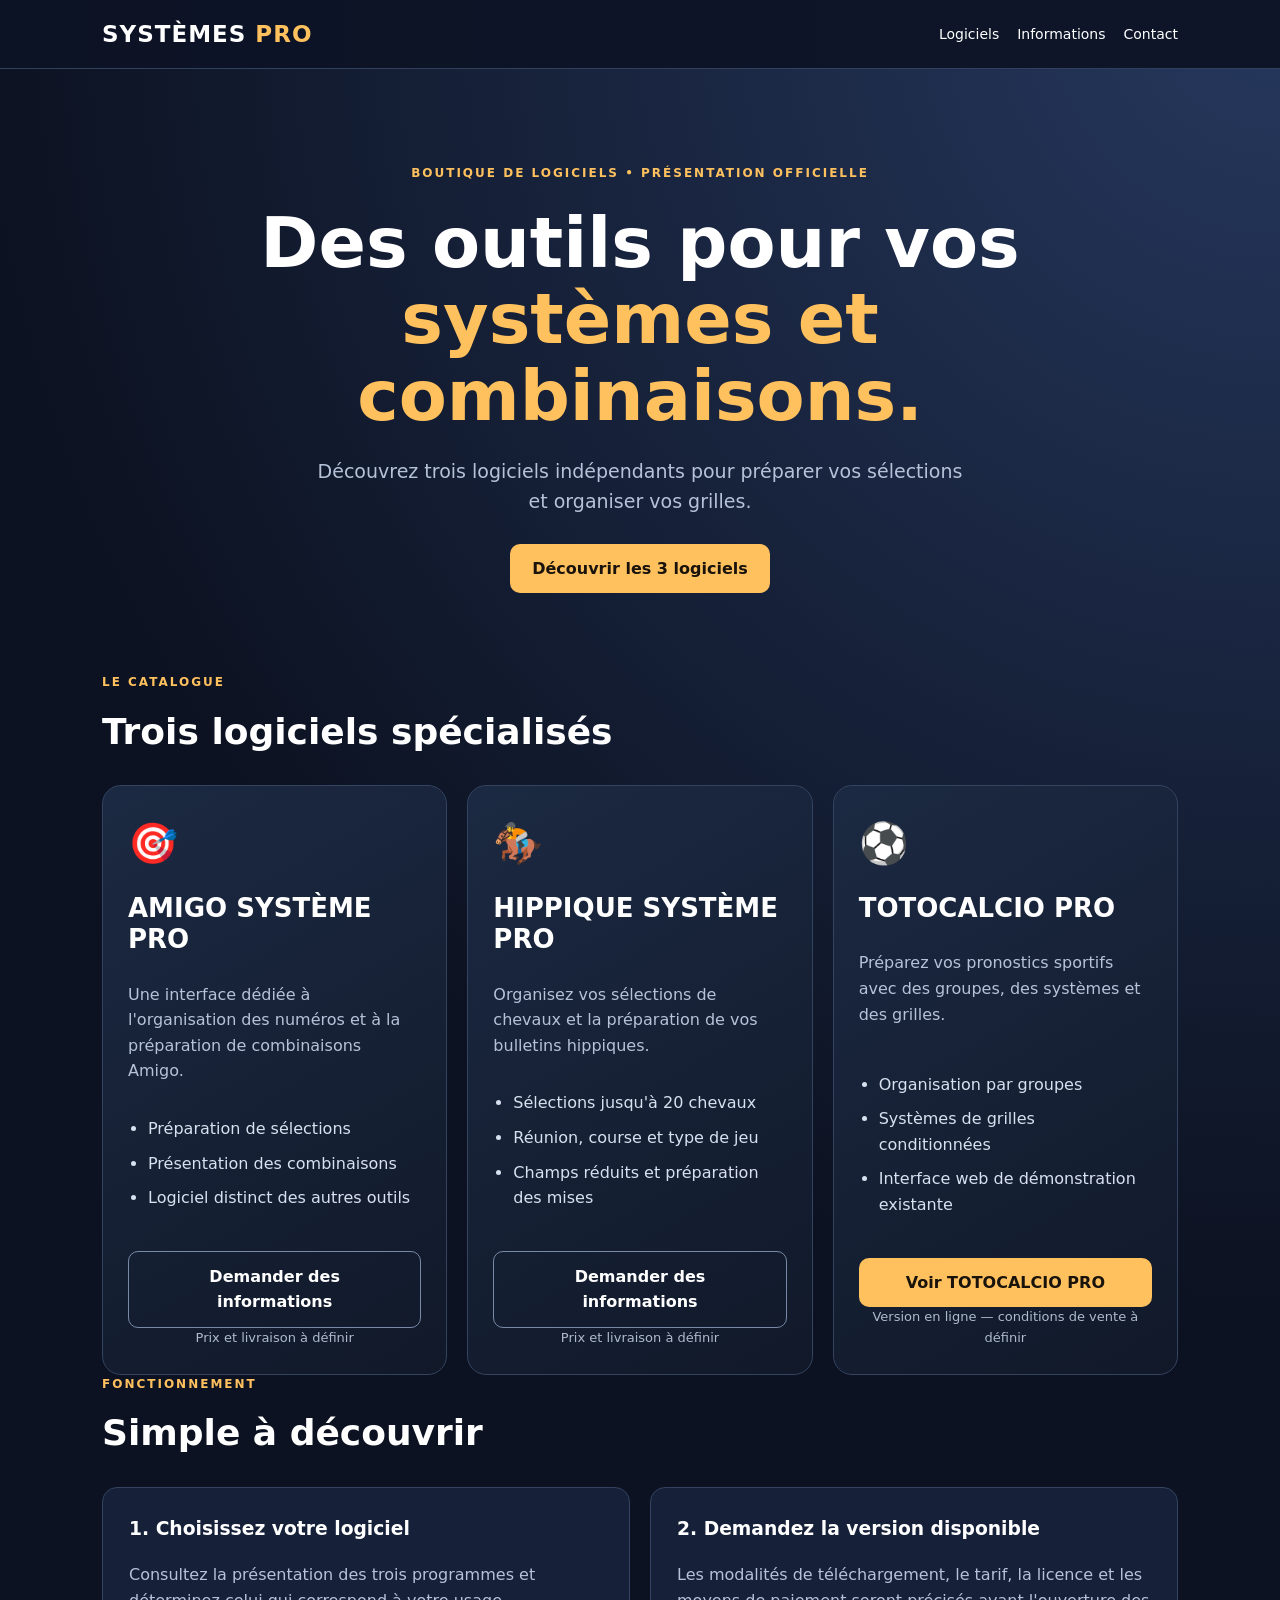
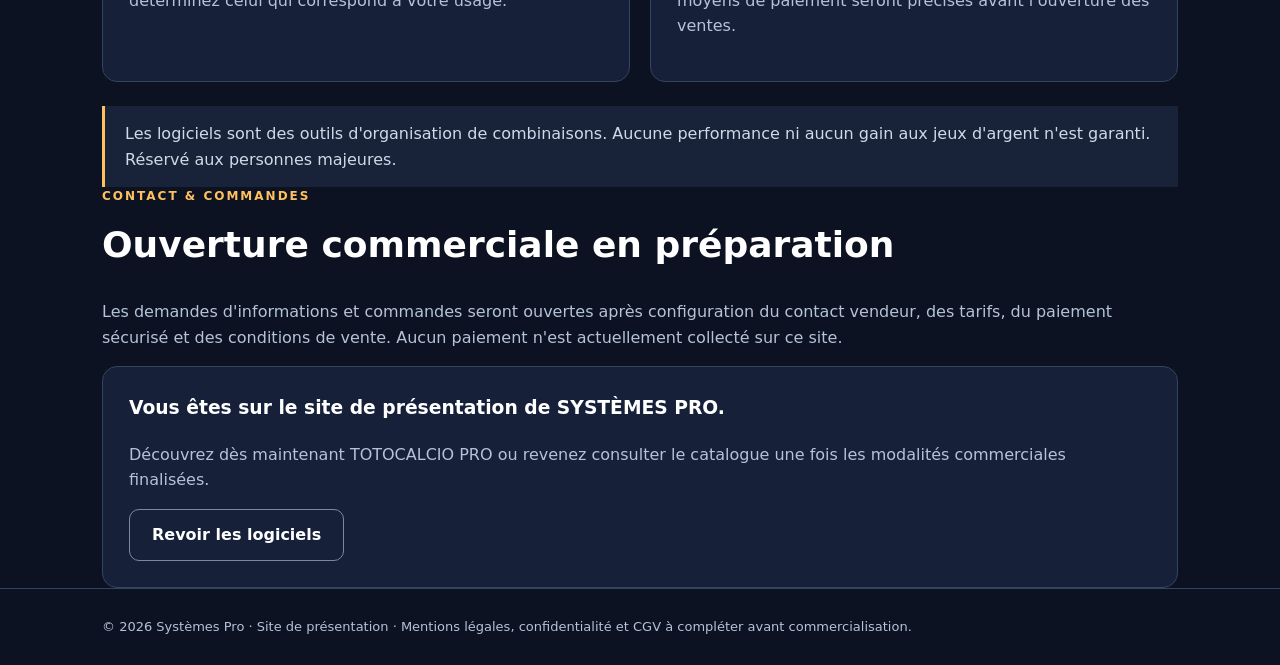
==== boutique/index.html @ 476fff90 "Ajouter la boutique de présentation des trois logiciels" ====
<!doctype html>
<html lang="fr"><head><meta charset="utf-8"><meta name="viewport" content="width=device-width,initial-scale=1"><title>Systèmes Pro | Boutique de logiciels</title><meta name="description" content="Découvrez AMIGO SYSTÈME PRO, HIPPIQUE SYSTÈME PRO et TOTOCALCIO PRO."><style>
:root{color-scheme:dark;--bg:#0c1221;--panel:#162139;--gold:#ffc15e;--muted:#b5c2d7}*{box-sizing:border-box}html{scroll-behavior:smooth}body{margin:0;background:radial-gradient(circle at top right,#26385e,transparent 50%),var(--bg);font:16px/1.6 system-ui,sans-serif;color:white}.container{max-width:1120px;padding:0 22px;margin:auto}header{background:#0d1426ee;border-bottom:1px solid #30405d;position:sticky;top:0}header .container{min-height:68px;display:flex;align-items:center;justify-content:space-between;gap:16px;flex-wrap:wrap}.logo{font-size:23px;font-weight:900;letter-spacing:1px}.logo span,.gold{color:var(--gold)}a{text-decoration:none;color:inherit}nav{display:flex;gap:18px;font-size:14px}a:hover{color:var(--gold)}.hero{text-align:center;padding:95px 0 80px}.eyebrow{font-weight:800;color:var(--gold);text-transform:uppercase;letter-spacing:2px;font-size:12px}h1{font-size:clamp(37px,7vw,70px);line-height:1.09;max-width:890px;margin:22px auto}p{color:var(--muted)}.hero p{font-size:19px;max-width:660px;margin:0 auto 27px}.btn{display:inline-block;background:var(--gold);color:#19130b!important;font-weight:800;padding:12px 22px;border-radius:10px}.btn.secondary{background:transparent;border:1px solid #7889a6;color:white!important}.btn:hover{filter:brightness(1.1)}section{padding:45px 0 65px}h2{font-size:36px;margin:10px 0 25px}.cards{display:grid;grid-template-columns:repeat(3,1fr);gap:20px}.card{border:1px solid #334360;border-radius:19px;background:linear-gradient(150deg,#1b2942,#111929);padding:25px;display:flex;flex-direction:column}.emoji{font-size:40px}.card h3{font-size:26px;line-height:1.2;margin:18px 0 10px}.card p{flex:1}.card ul{padding-left:20px;color:#d8e1f0}.card li{margin-bottom:9px}.card .btn{text-align:center;margin-top:15px}.small{font-size:13px;color:#aebbcc;text-align:center}.columns{display:grid;grid-template-columns:1fr 1fr;gap:20px}.box{padding:26px;border-radius:15px;background:var(--panel);border:1px solid #334360}.box h3{margin-top:0}.alert{border-left:3px solid var(--gold);padding:15px 20px;background:#18233a;color:#d1d9e7;margin-top:24px}footer{border-top:1px solid #334360;padding:28px 0;color:#b5c2d7;font-size:13px}@media(max-width:800px){.cards,.columns{grid-template-columns:1fr}.hero{padding:62px 0}header .container{justify-content:center;padding:13px 0}nav{flex-wrap:wrap;justify-content:center}}
</style></head><body><header><div class="container"><a href="#" class="logo">SYSTÈMES <span>PRO</span></a><nav><a href="#logiciels">Logiciels</a><a href="#information">Informations</a><a href="#contact">Contact</a></nav></div></header><main>
<div class="container hero"><div class="eyebrow">Boutique de logiciels • Présentation officielle</div><h1>Des outils pour vos <span class="gold">systèmes et combinaisons.</span></h1><p>Découvrez trois logiciels indépendants pour préparer vos sélections et organiser vos grilles.</p><a class="btn" href="#logiciels">Découvrir les 3 logiciels</a></div>
<section class="container" id="logiciels"><div class="eyebrow">Le catalogue</div><h2>Trois logiciels spécialisés</h2><div class="cards">
<article class="card"><div class="emoji">🎯</div><h3>AMIGO SYSTÈME PRO</h3><p>Une interface dédiée à l'organisation des numéros et à la préparation de combinaisons Amigo.</p><ul><li>Préparation de sélections</li><li>Présentation des combinaisons</li><li>Logiciel distinct des autres outils</li></ul><a class="btn secondary" href="#contact">Demander des informations</a><div class="small">Prix et livraison à définir</div></article>
<article class="card"><div class="emoji">🏇</div><h3>HIPPIQUE SYSTÈME PRO</h3><p>Organisez vos sélections de chevaux et la préparation de vos bulletins hippiques.</p><ul><li>Sélections jusqu'à 20 chevaux</li><li>Réunion, course et type de jeu</li><li>Champs réduits et préparation des mises</li></ul><a class="btn secondary" href="#contact">Demander des informations</a><div class="small">Prix et livraison à définir</div></article>
<article class="card"><div class="emoji">⚽</div><h3>TOTOCALCIO PRO</h3><p>Préparez vos pronostics sportifs avec des groupes, des systèmes et des grilles.</p><ul><li>Organisation par groupes</li><li>Systèmes de grilles conditionnées</li><li>Interface web de démonstration existante</li></ul><a class="btn" href="https://gillesgallon.github.io/TOTOCALCIO-PRO/" target="_blank" rel="noopener">Voir TOTOCALCIO PRO</a><div class="small">Version en ligne — conditions de vente à définir</div></article>
</div></section>
<section class="container" id="information"><div class="eyebrow">Fonctionnement</div><h2>Simple à découvrir</h2><div class="columns"><div class="box"><h3>1. Choisissez votre logiciel</h3><p>Consultez la présentation des trois programmes et déterminez celui qui correspond à votre usage.</p></div><div class="box"><h3>2. Demandez la version disponible</h3><p>Les modalités de téléchargement, le tarif, la licence et les moyens de paiement seront précisés avant l'ouverture des ventes.</p></div></div><div class="alert">Les logiciels sont des outils d'organisation de combinaisons. Aucune performance ni aucun gain aux jeux d'argent n'est garanti. Réservé aux personnes majeures.</div></section>
<section class="container" id="contact"><div class="eyebrow">Contact & commandes</div><h2>Ouverture commerciale en préparation</h2><p>Les demandes d'informations et commandes seront ouvertes après configuration du contact vendeur, des tarifs, du paiement sécurisé et des conditions de vente. Aucun paiement n'est actuellement collecté sur ce site.</p><div class="box"><h3>Vous êtes sur le site de présentation de SYSTÈMES PRO.</h3><p>Découvrez dès maintenant TOTOCALCIO PRO ou revenez consulter le catalogue une fois les modalités commerciales finalisées.</p><a class="btn secondary" href="#logiciels">Revoir les logiciels</a></div></section>
</main><footer><div class="container">© 2026 Systèmes Pro · Site de présentation · Mentions légales, confidentialité et CGV à compléter avant commercialisation.</div></footer></body></html>
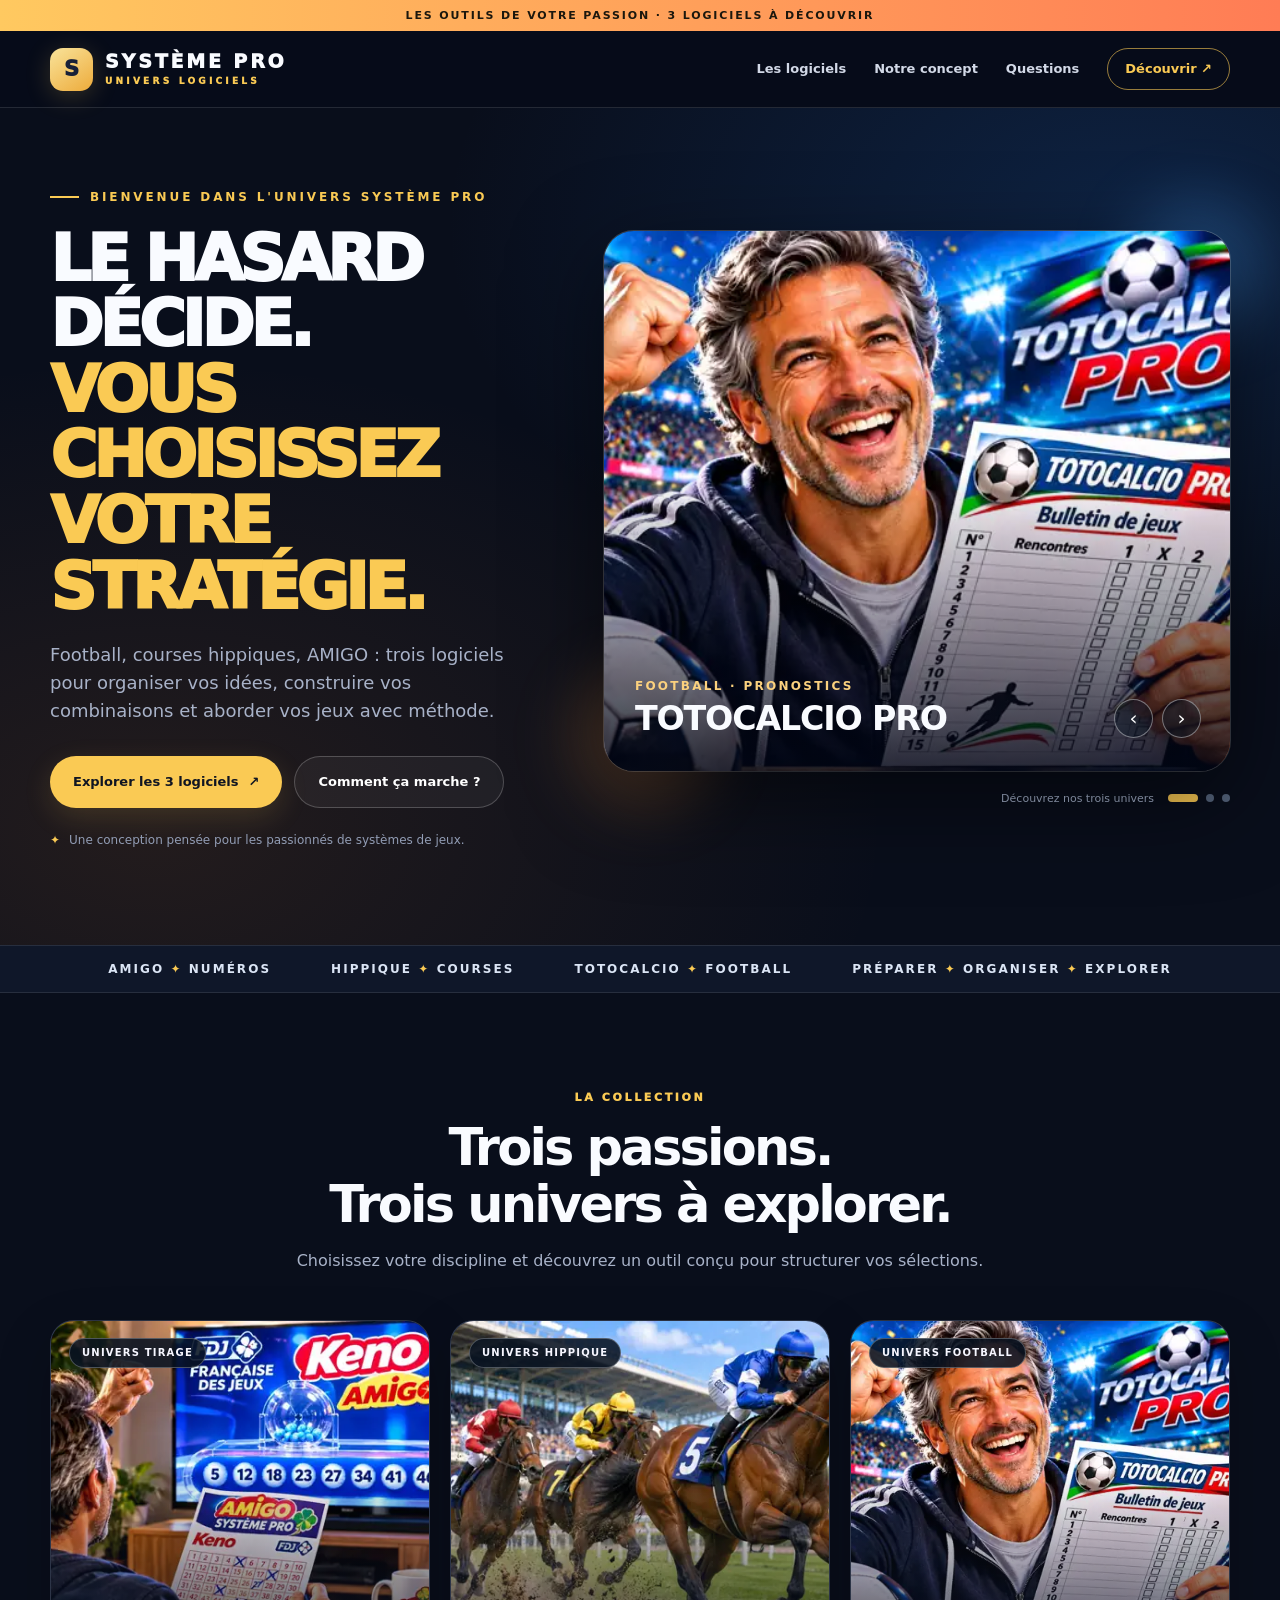
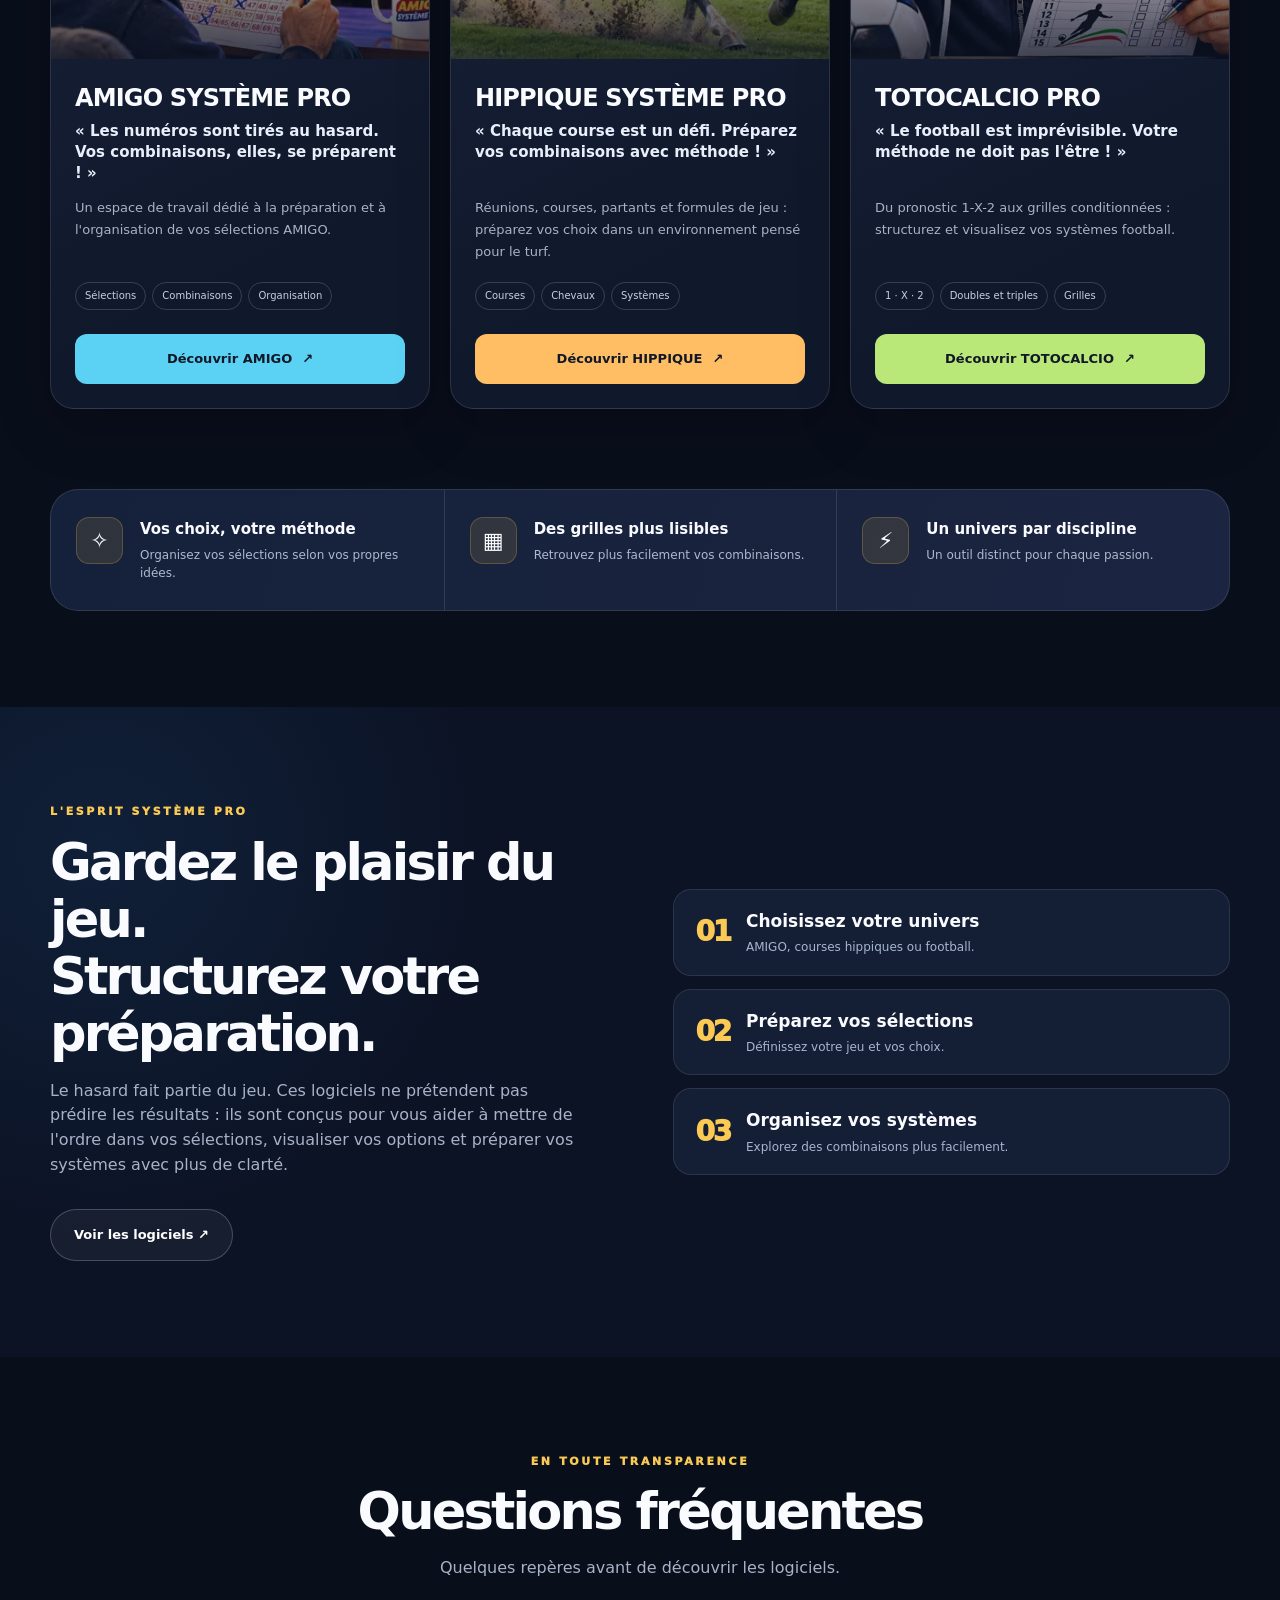
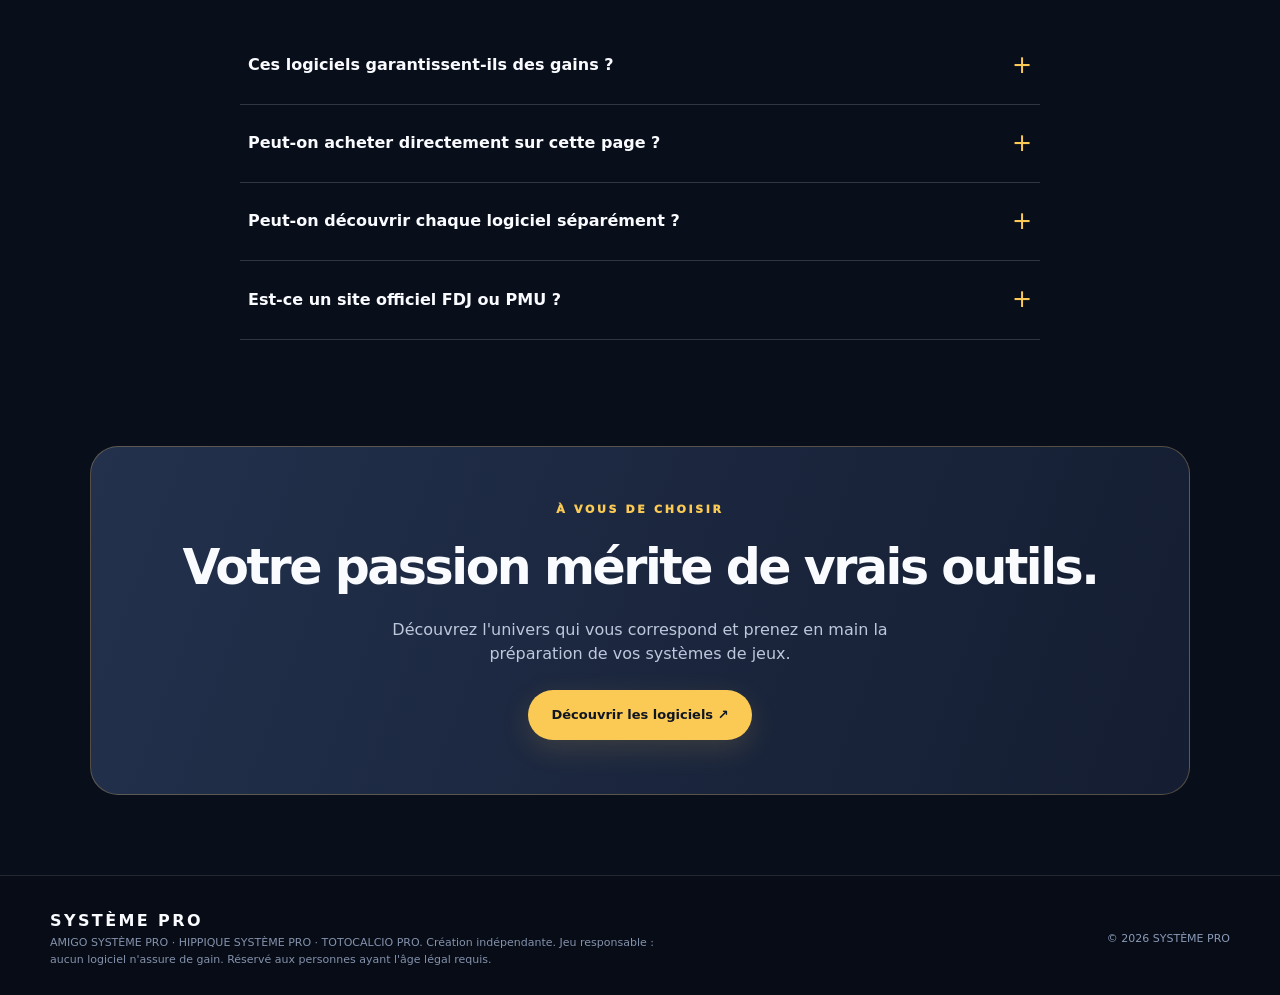
==== commit 94e2709b: "Publier la boutique des trois logiciels avec illustrations et animations" ====
--- a/boutique/index.html
+++ b/boutique/index.html
@@ -1,13 +1,313 @@
 <!doctype html>
-<html lang="fr"><head><meta charset="utf-8"><meta name="viewport" content="width=device-width,initial-scale=1"><title>Systèmes Pro | Boutique de logiciels</title><meta name="description" content="Découvrez AMIGO SYSTÈME PRO, HIPPIQUE SYSTÈME PRO et TOTOCALCIO PRO."><style>
-:root{color-scheme:dark;--bg:#0c1221;--panel:#162139;--gold:#ffc15e;--muted:#b5c2d7}*{box-sizing:border-box}html{scroll-behavior:smooth}body{margin:0;background:radial-gradient(circle at top right,#26385e,transparent 50%),var(--bg);font:16px/1.6 system-ui,sans-serif;color:white}.container{max-width:1120px;padding:0 22px;margin:auto}header{background:#0d1426ee;border-bottom:1px solid #30405d;position:sticky;top:0}header .container{min-height:68px;display:flex;align-items:center;justify-content:space-between;gap:16px;flex-wrap:wrap}.logo{font-size:23px;font-weight:900;letter-spacing:1px}.logo span,.gold{color:var(--gold)}a{text-decoration:none;color:inherit}nav{display:flex;gap:18px;font-size:14px}a:hover{color:var(--gold)}.hero{text-align:center;padding:95px 0 80px}.eyebrow{font-weight:800;color:var(--gold);text-transform:uppercase;letter-spacing:2px;font-size:12px}h1{font-size:clamp(37px,7vw,70px);line-height:1.09;max-width:890px;margin:22px auto}p{color:var(--muted)}.hero p{font-size:19px;max-width:660px;margin:0 auto 27px}.btn{display:inline-block;background:var(--gold);color:#19130b!important;font-weight:800;padding:12px 22px;border-radius:10px}.btn.secondary{background:transparent;border:1px solid #7889a6;color:white!important}.btn:hover{filter:brightness(1.1)}section{padding:45px 0 65px}h2{font-size:36px;margin:10px 0 25px}.cards{display:grid;grid-template-columns:repeat(3,1fr);gap:20px}.card{border:1px solid #334360;border-radius:19px;background:linear-gradient(150deg,#1b2942,#111929);padding:25px;display:flex;flex-direction:column}.emoji{font-size:40px}.card h3{font-size:26px;line-height:1.2;margin:18px 0 10px}.card p{flex:1}.card ul{padding-left:20px;color:#d8e1f0}.card li{margin-bottom:9px}.card .btn{text-align:center;margin-top:15px}.small{font-size:13px;color:#aebbcc;text-align:center}.columns{display:grid;grid-template-columns:1fr 1fr;gap:20px}.box{padding:26px;border-radius:15px;background:var(--panel);border:1px solid #334360}.box h3{margin-top:0}.alert{border-left:3px solid var(--gold);padding:15px 20px;background:#18233a;color:#d1d9e7;margin-top:24px}footer{border-top:1px solid #334360;padding:28px 0;color:#b5c2d7;font-size:13px}@media(max-width:800px){.cards,.columns{grid-template-columns:1fr}.hero{padding:62px 0}header .container{justify-content:center;padding:13px 0}nav{flex-wrap:wrap;justify-content:center}}
-</style></head><body><header><div class="container"><a href="#" class="logo">SYSTÈMES <span>PRO</span></a><nav><a href="#logiciels">Logiciels</a><a href="#information">Informations</a><a href="#contact">Contact</a></nav></div></header><main>
-<div class="container hero"><div class="eyebrow">Boutique de logiciels • Présentation officielle</div><h1>Des outils pour vos <span class="gold">systèmes et combinaisons.</span></h1><p>Découvrez trois logiciels indépendants pour préparer vos sélections et organiser vos grilles.</p><a class="btn" href="#logiciels">Découvrir les 3 logiciels</a></div>
-<section class="container" id="logiciels"><div class="eyebrow">Le catalogue</div><h2>Trois logiciels spécialisés</h2><div class="cards">
-<article class="card"><div class="emoji">🎯</div><h3>AMIGO SYSTÈME PRO</h3><p>Une interface dédiée à l'organisation des numéros et à la préparation de combinaisons Amigo.</p><ul><li>Préparation de sélections</li><li>Présentation des combinaisons</li><li>Logiciel distinct des autres outils</li></ul><a class="btn secondary" href="#contact">Demander des informations</a><div class="small">Prix et livraison à définir</div></article>
-<article class="card"><div class="emoji">🏇</div><h3>HIPPIQUE SYSTÈME PRO</h3><p>Organisez vos sélections de chevaux et la préparation de vos bulletins hippiques.</p><ul><li>Sélections jusqu'à 20 chevaux</li><li>Réunion, course et type de jeu</li><li>Champs réduits et préparation des mises</li></ul><a class="btn secondary" href="#contact">Demander des informations</a><div class="small">Prix et livraison à définir</div></article>
-<article class="card"><div class="emoji">⚽</div><h3>TOTOCALCIO PRO</h3><p>Préparez vos pronostics sportifs avec des groupes, des systèmes et des grilles.</p><ul><li>Organisation par groupes</li><li>Systèmes de grilles conditionnées</li><li>Interface web de démonstration existante</li></ul><a class="btn" href="https://gillesgallon.github.io/TOTOCALCIO-PRO/" target="_blank" rel="noopener">Voir TOTOCALCIO PRO</a><div class="small">Version en ligne — conditions de vente à définir</div></article>
-</div></section>
-<section class="container" id="information"><div class="eyebrow">Fonctionnement</div><h2>Simple à découvrir</h2><div class="columns"><div class="box"><h3>1. Choisissez votre logiciel</h3><p>Consultez la présentation des trois programmes et déterminez celui qui correspond à votre usage.</p></div><div class="box"><h3>2. Demandez la version disponible</h3><p>Les modalités de téléchargement, le tarif, la licence et les moyens de paiement seront précisés avant l'ouverture des ventes.</p></div></div><div class="alert">Les logiciels sont des outils d'organisation de combinaisons. Aucune performance ni aucun gain aux jeux d'argent n'est garanti. Réservé aux personnes majeures.</div></section>
-<section class="container" id="contact"><div class="eyebrow">Contact & commandes</div><h2>Ouverture commerciale en préparation</h2><p>Les demandes d'informations et commandes seront ouvertes après configuration du contact vendeur, des tarifs, du paiement sécurisé et des conditions de vente. Aucun paiement n'est actuellement collecté sur ce site.</p><div class="box"><h3>Vous êtes sur le site de présentation de SYSTÈMES PRO.</h3><p>Découvrez dès maintenant TOTOCALCIO PRO ou revenez consulter le catalogue une fois les modalités commerciales finalisées.</p><a class="btn secondary" href="#logiciels">Revoir les logiciels</a></div></section>
-</main><footer><div class="container">© 2026 Systèmes Pro · Site de présentation · Mentions légales, confidentialité et CGV à compléter avant commercialisation.</div></footer></body></html>+<html lang="fr">
+<head>
+<meta charset="utf-8"><meta name="viewport" content="width=device-width,initial-scale=1">
+<meta name="theme-color" content="#080d1c">
+<meta name="description" content="Découvrez AMIGO SYSTÈME PRO, HIPPIQUE SYSTÈME PRO et TOTOCALCIO PRO : trois logiciels pour préparer vos systèmes de jeux et organiser vos choix.">
+<title>SYSTÈME PRO | Trois univers, une même passion</title>
+<style>
+:root{--bg:#090e1b;--ink:#f9fbff;--muted:#a8b2c8;--panel:#11182b;--line:rgba(255,255,255,.12);--gold:#faca54;--cyan:#45cfef;--radius:23px}
+*{box-sizing:border-box}html{scroll-behavior:smooth}body{margin:0;background:var(--bg);color:var(--ink);font-family:Inter,ui-sans-serif,system-ui,-apple-system,BlinkMacSystemFont,"Segoe UI",sans-serif;line-height:1.55;overflow-x:hidden}button,a{-webkit-tap-highlight-color:transparent}a{color:inherit;text-decoration:none}button{font:inherit;cursor:pointer}button:focus-visible,a:focus-visible,summary:focus-visible{outline:3px solid #faca54;outline-offset:4px}p{margin:0}.wrap{width:min(1180px,calc(100% - 38px));margin-inline:auto}.skip{position:absolute;left:10px;top:-80px;z-index:50;background:white;color:black;padding:8px}.skip:focus{top:10px}.topbar{background:linear-gradient(90deg,#ffc960,#ff7c55);color:#1b170d;text-align:center;padding:7px 16px;font-size:11px;font-weight:900;letter-spacing:.17em;text-transform:uppercase}.header{position:relative;z-index:20;background:rgba(7,12,26,.9);backdrop-filter:blur(20px);border-bottom:1px solid var(--line)}.header-in{height:76px;display:flex;justify-content:space-between;align-items:center;gap:20px}.brand{display:inline-flex;align-items:center;gap:12px}.emblem{width:43px;height:43px;border-radius:13px;display:grid;place-items:center;background:linear-gradient(145deg,#f9e39a,#edab3b);color:#182038;font-size:21px;font-weight:1000;box-shadow:0 5px 26px #faca5433}.brandtxt{line-height:1.1;letter-spacing:.15em;font-weight:950;font-size:19px}.brandtxt small{display:block;letter-spacing:.36em;font-size:9px;color:var(--gold);margin-top:5px}.nav{display:flex;align-items:center;gap:28px;color:#d2d9e7;font-weight:650;font-size:13px}.nav a:hover{color:var(--gold)}.nav .nav-cta{padding:10px 17px;border:1px solid #faca5499;border-radius:100px;color:var(--gold)}
+main{overflow:hidden}.hero{position:relative;padding:80px 0 95px;background:radial-gradient(ellipse at 89% 14%,#1953a04d,transparent 43%),radial-gradient(ellipse at 12% 86%,#b76a2726,transparent 46%)}.hero-in{display:grid;grid-template-columns:.88fr 1.12fr;align-items:center;gap:62px}.eyebrow{color:var(--gold);text-transform:uppercase;font-size:12px;letter-spacing:.24em;font-weight:900;display:flex;align-items:center;gap:11px}.eyebrow:before{content:"";width:29px;height:2px;background:currentColor}.hero h1{margin:20px 0 21px;font-size:clamp(42px,5vw,77px);line-height:1.025;letter-spacing:-.065em;font-weight:950}.hero h1 span{color:var(--gold)}.lead{color:var(--muted);font-size:clamp(16px,1.5vw,18px);max-width:480px}.btns{display:flex;flex-wrap:wrap;gap:12px;margin-top:31px}.btn{border:0;border-radius:100px;padding:15px 23px;display:inline-flex;align-items:center;justify-content:center;gap:10px;font-weight:850;font-size:13px;transition:transform .2s,background .2s,box-shadow .2s}.btn:hover{transform:translateY(-3px)}.btn.primary{background:var(--gold);color:#101522;box-shadow:0 9px 28px #faca5425}.btn.ghost{background:#ffffff0c;color:white;border:1px solid #ffffff35}.smallnote{font-size:12px;color:#929db5;margin-top:23px}.smallnote:before{content:"✦";color:var(--gold);margin-right:9px}
+.hero-show{position:relative;min-width:0}.hero-frame{overflow:hidden;position:relative;border-radius:30px;aspect-ratio:1.16;background:#151f38;box-shadow:0 28px 90px #0008,0 0 0 1px #ffffff35}.hero-frame:after{content:"";position:absolute;inset:0;background:linear-gradient(180deg,transparent 45%,#010616d9);pointer-events:none}.hero-frame img{position:absolute;inset:0;width:100%;height:100%;object-fit:cover;object-position:center;opacity:0;transform:scale(1.09);transition:opacity .65s,transform 5.5s}.hero-frame img.active{opacity:1;transform:scale(1)}.hero-float{position:absolute;bottom:33px;left:31px;right:29px;z-index:2;display:flex;align-items:flex-end;justify-content:space-between;gap:12px}.hero-float strong{display:block;font-size:clamp(23px,2.6vw,35px);line-height:1.1;letter-spacing:-.035em}.hero-float small{display:block;font-size:12px;letter-spacing:.19em;text-transform:uppercase;color:#fbd17e;font-weight:900;margin-bottom:5px}.slide-control{display:flex;align-items:center;gap:9px}.round{border:1px solid #ffffff66;color:white;background:#0a162578;width:39px;height:39px;border-radius:50%;display:grid;place-items:center;font-size:20px}.round:hover{background:#fff2}.hero-bottom{margin-top:19px;display:flex;align-items:center;gap:14px;justify-content:flex-end}.dots{display:flex;gap:8px}.dot{padding:0;width:8px;height:8px;border:0;border-radius:100px;background:#54637b}.dot.active{width:30px;background:var(--gold)}.slide-caption{color:#abb8d2;font-size:11px}.orb{position:absolute;border-radius:50%;filter:blur(30px);pointer-events:none;z-index:-1}.orb.one{width:130px;height:130px;top:-30px;right:-34px;background:#4c9fed55}.orb.two{width:140px;height:140px;bottom:0;left:-30px;background:#fca0493b}
+.marquee{border-top:1px solid #ffffff19;border-bottom:1px solid #ffffff19;background:#0f1729;overflow:hidden}.ticker{display:flex;gap:60px;white-space:nowrap;justify-content:center;padding:14px 8px;font-size:12px;font-weight:900;letter-spacing:.17em;color:#dbe5f5}.ticker i{font-style:normal;color:var(--gold)}
+.section{padding:96px 0}.section-top{text-align:center;max-width:720px;margin:0 auto 46px}.kicker{font-size:11px;font-weight:950;text-transform:uppercase;letter-spacing:.24em;color:var(--gold)}.section h2{font-size:clamp(33px,4vw,51px);letter-spacing:-.055em;line-height:1.12;margin:13px 0 16px}.section-top p{color:var(--muted);font-size:16px}.products{display:grid;grid-template-columns:repeat(3,minmax(0,1fr));gap:20px}.product{background:linear-gradient(155deg,#18233a,#10182b 75%);border:1px solid #ffffff1c;border-radius:24px;overflow:hidden;display:flex;flex-direction:column;box-shadow:0 20px 55px #0003;transition:transform .24s,border-color .24s}.product:hover{transform:translateY(-9px);border-color:#ffffff65}.photo{position:relative;aspect-ratio:1.12;overflow:hidden;background:#15203c}.photo img{width:100%;height:100%;object-fit:cover;transition:transform .6s}.product:hover .photo img{transform:scale(1.08)}.photo:after{content:"";position:absolute;inset:45% 0 0;background:linear-gradient(transparent,#0c1426c9)}.pill{position:absolute;top:17px;left:18px;z-index:1;background:#081321e0;border:1px solid #ffffff44;border-radius:30px;padding:6px 12px;color:#f6f6ff;font-size:10px;font-weight:900;letter-spacing:.12em;text-transform:uppercase}.product-body{padding:26px 24px 24px;display:flex;flex-direction:column;flex:1}.product-body h3{font-size:24px;margin:0 0 10px;line-height:1.1;letter-spacing:-.035em}.tagline{font-weight:750;color:#e8effb;font-size:15px;line-height:1.4;min-height:63px}.desc{color:var(--muted);font-size:13px;line-height:1.7;margin-top:13px;flex:1}.badges{display:flex;gap:6px;flex-wrap:wrap;margin-top:19px}.badges span{border:1px solid #ffffff2a;border-radius:100px;font-size:10px;color:#c4d1e5;padding:5px 9px}.discover{margin-top:24px;width:100%;border-radius:12px;background:var(--accent);color:#111827}.product-amigo{--accent:#5bd2f4}.product-hippique{--accent:#ffbe63}.product-toto{--accent:#b9e879}
+.featureband{margin-top:80px;border-radius:28px;display:grid;grid-template-columns:repeat(3,1fr);background:linear-gradient(100deg,#15213a,#1b2440);border:1px solid #ffffff1c;overflow:hidden}.feature{padding:27px 25px;display:flex;gap:17px;align-items:flex-start}.feature+.feature{border-left:1px solid #ffffff1d}.feat-icon{flex:0 0 47px;height:47px;border-radius:13px;background:#faca541d;border:1px solid #faca5438;display:grid;place-items:center;font-size:22px}.feature b{font-size:15px}.feature p{color:#adb9ce;font-size:12px;margin-top:4px}
+.about{background:radial-gradient(circle at 8% 22%,#173a5f55,transparent 30%),#0c1325}.aboutin{display:grid;grid-template-columns:1fr 1fr;gap:65px;align-items:center}.aboutin h2{margin-top:14px}.aboutin>div>p{color:var(--muted);font-size:16px;max-width:530px}.steps{display:grid;gap:13px}.step{display:flex;gap:16px;align-items:center;background:#141e35;border:1px solid #ffffff19;border-radius:18px;padding:18px 22px}.stepnum{color:var(--gold);font-size:28px;font-weight:950;letter-spacing:-.08em}.step h3{margin:0;font-size:17px}.step p{color:#a7b6ce;font-size:12px;margin-top:4px}
+.faq{max-width:800px;margin-inline:auto}.faq details{border-bottom:1px solid #ffffff2a;padding:20px 8px}.faq summary{cursor:pointer;font-size:16px;font-weight:800;list-style:none;display:flex;align-items:center;justify-content:space-between;gap:10px}.faq summary::-webkit-details-marker{display:none}.faq summary:after{content:"+";color:var(--gold);font-size:24px;font-weight:400}.faq details[open] summary:after{content:"−"}.faq details p{font-size:14px;color:var(--muted);padding-top:13px;line-height:1.8}
+.endcta{text-align:center;margin:10px auto 80px;border:1px solid #d3af6855;border-radius:28px;background:linear-gradient(110deg,#23314d,#141d31);padding:54px 25px;max-width:1100px}.endcta h2{font-size:clamp(30px,4vw,49px);letter-spacing:-.05em;margin:12px 0}.endcta p{color:#bdc8dc;max-width:550px;margin:0 auto 23px}.footer{background:#070c17;border-top:1px solid #ffffff1c;padding:33px 0 27px}.footerin{display:flex;gap:20px;align-items:center;justify-content:space-between}.footer strong{letter-spacing:.15em}.footer p{font-size:11px;color:#8492ac;max-width:640px}.copyright{font-size:11px;color:#899bb7}
+.modal-back{position:fixed;inset:0;z-index:100;display:none;align-items:center;justify-content:center;padding:20px;background:#020613d9;backdrop-filter:blur(12px)}.modal-back.open{display:flex}.modal{position:relative;width:min(870px,100%);max-height:min(90vh,940px);overflow:auto;background:#151e32;color:white;border-radius:25px;border:1px solid #ffffff3d;box-shadow:0 30px 100px #000b}.modalphoto{height:290px;position:relative}.modalphoto img{width:100%;height:100%;object-fit:cover}.modalphoto:after{content:"";position:absolute;inset:45% 0 0;background:linear-gradient(transparent,#151e32)}.modalcontent{padding:4px 32px 32px}.modalcontent h2{font-size:38px;letter-spacing:-.05em;margin:8px 0}.modalcontent .summary{color:#d9e1ef;font-size:17px;font-weight:600;margin-bottom:16px}.modalcontent ul{color:#b8c5d8;padding-left:20px;font-size:15px;line-height:2}.modalcontent .status{background:#faca541a;color:#f1dba1;border:1px solid #faca5439;border-radius:12px;padding:12px 15px;font-size:13px;margin-top:19px}.close{position:absolute;top:17px;right:17px;z-index:2;border:1px solid #ffffff66;background:#111a2bcf;color:white;width:42px;height:42px;border-radius:50%;font-size:25px}.modalcontent .btn{margin-top:20px}
+@media(max-width:970px){.hero-in{gap:28px}.hero{padding:55px 0 65px}.products{gap:13px}.product-body{padding:21px 17px}.product-body h3{font-size:20px}.nav{gap:14px}.feature{padding:18px;gap:10px}.feat-icon{flex-basis:40px;height:40px}}
+@media(max-width:700px){.topbar{font-size:9px;letter-spacing:.08em}.header-in{height:68px}.brandtxt{font-size:17px}.nav a:not(.nav-cta){display:none}.hero{padding:43px 0 52px}.hero-in{grid-template-columns:1fr;gap:39px}.hero h1{font-size:clamp(43px,10vw,64px);max-width:610px}.hero-show{width:100%}.hero-frame{aspect-ratio:1.19}.hero-float{left:20px;right:18px;bottom:22px}.hero-float strong{font-size:25px}.section{padding:68px 0}.section-top{margin-bottom:32px}.products{grid-template-columns:1fr;max-width:480px;margin:auto;gap:24px}.photo{aspect-ratio:1.35}.product-body{padding:25px}.product-body h3{font-size:27px}.tagline{min-height:0}.featureband{grid-template-columns:1fr;margin-top:45px}.feature+.feature{border-left:none;border-top:1px solid #ffffff1d}.feature{padding:22px}.aboutin{grid-template-columns:1fr;gap:28px}.endcta{margin-bottom:45px}.footerin{flex-direction:column;align-items:flex-start}.modalcontent{padding:4px 21px 25px}.modalphoto{height:210px}.modalcontent h2{font-size:31px}}
+@media(prefers-reduced-motion:reduce){*,*:before,*:after{animation-duration:.01ms!important;transition-duration:.01ms!important;scroll-behavior:auto!important}}
+</style>
+</head>
+<body>
+<a class="skip" href="#logiciels">Aller aux logiciels</a>
+<div class="topbar">Les outils de votre passion · 3 logiciels à découvrir</div>
+<header class="header"><div class="wrap header-in"><a class="brand" href="#accueil" aria-label="Système Pro, accueil"><span class="emblem">S</span><span class="brandtxt">SYSTÈME PRO<small>UNIVERS LOGICIELS</small></span></a><nav class="nav" aria-label="Navigation"><a href="#logiciels">Les logiciels</a><a href="#concept">Notre concept</a><a href="#questions">Questions</a><a href="#logiciels" class="nav-cta">Découvrir ↗</a></nav></div></header>
+<main>
+<section id="accueil" class="hero"><div class="wrap hero-in"><div><div class="eyebrow">Bienvenue dans l'univers Système Pro</div><h1>LE HASARD<br>DÉCIDE.<br><span>VOUS CHOISISSEZ<br>VOTRE STRATÉGIE.</span></h1><p class="lead">Football, courses hippiques, AMIGO : trois logiciels pour organiser vos idées, construire vos combinaisons et aborder vos jeux avec méthode.</p><div class="btns"><a class="btn primary" href="#logiciels">Explorer les 3 logiciels <span aria-hidden="true">↗</span></a><a class="btn ghost" href="#concept">Comment ça marche ?</a></div><p class="smallnote">Une conception pensée pour les passionnés de systèmes de jeux.</p></div><div class="hero-show"><div class="orb one"></div><div class="orb two"></div><div class="hero-frame" aria-label="Diaporama des trois logiciels"><img class="active" src="" data-photo="assets/totocalcio.webp" alt="Supporter heureux avec son bulletin TOTOCALCIO PRO" data-slide="0"><img src="" data-photo="assets/hippique.webp" alt="Chevaux de course au galop sur l'hippodrome" data-slide="1"><img src="" data-photo="assets/amigo.webp" alt="Joueur devant un écran de tirage AMIGO" data-slide="2"><div class="hero-float"><div><small id="hero-label">Football · Pronostics</small><strong id="hero-title">TOTOCALCIO PRO</strong></div><div class="slide-control"><button class="round" id="prev" aria-label="Visuel précédent">‹</button><button class="round" id="next" aria-label="Visuel suivant">›</button></div></div></div><div class="hero-bottom"><span class="slide-caption">Découvrez nos trois univers</span><div class="dots" aria-label="Choisir un visuel"><button class="dot active" aria-label="TOTOCALCIO PRO" data-index="0" aria-current="true"></button><button class="dot" aria-label="HIPPIQUE SYSTÈME PRO" data-index="1"></button><button class="dot" aria-label="AMIGO SYSTÈME PRO" data-index="2"></button></div></div></div></div></section>
+<div class="marquee"><div class="ticker"><span>AMIGO <i>✦</i> NUMÉROS</span><span>HIPPIQUE <i>✦</i> COURSES</span><span>TOTOCALCIO <i>✦</i> FOOTBALL</span><span>PRÉPARER <i>✦</i> ORGANISER <i>✦</i> EXPLORER</span></div></div>
+<section class="section" id="logiciels"><div class="wrap"><div class="section-top"><div class="kicker">La collection</div><h2>Trois passions.<br>Trois univers à explorer.</h2><p>Choisissez votre discipline et découvrez un outil conçu pour structurer vos sélections.</p></div><div class="products">
+<article class="product product-amigo"><div class="photo"><img src="" data-photo="assets/amigo.webp" alt="Un homme observe à la télévision le tirage AMIGO" loading="lazy"><span class="pill">Univers tirage</span></div><div class="product-body"><h3>AMIGO SYSTÈME PRO</h3><p class="tagline">« Les numéros sont tirés au hasard. Vos combinaisons, elles, se préparent ! »</p><p class="desc">Un espace de travail dédié à la préparation et à l'organisation de vos sélections AMIGO.</p><div class="badges"><span>Sélections</span><span>Combinaisons</span><span>Organisation</span></div><button class="btn discover" data-product="amigo">Découvrir AMIGO <span aria-hidden="true">↗</span></button></div></article>
+<article class="product product-hippique"><div class="photo"><img src="" data-photo="assets/hippique.webp" alt="Plusieurs chevaux de course au galop, jockeys en compétition" loading="lazy"><span class="pill">Univers hippique</span></div><div class="product-body"><h3>HIPPIQUE SYSTÈME PRO</h3><p class="tagline">« Chaque course est un défi. Préparez vos combinaisons avec méthode ! »</p><p class="desc">Réunions, courses, partants et formules de jeu : préparez vos choix dans un environnement pensé pour le turf.</p><div class="badges"><span>Courses</span><span>Chevaux</span><span>Systèmes</span></div><button class="btn discover" data-product="hippique">Découvrir HIPPIQUE <span aria-hidden="true">↗</span></button></div></article>
+<article class="product product-toto"><div class="photo"><img src="" data-photo="assets/totocalcio.webp" alt="Un homme fête joyeusement son bulletin TOTOCALCIO PRO devant un stade" loading="lazy"><span class="pill">Univers football</span></div><div class="product-body"><h3>TOTOCALCIO PRO</h3><p class="tagline">« Le football est imprévisible. Votre méthode ne doit pas l'être ! »</p><p class="desc">Du pronostic 1-X-2 aux grilles conditionnées : structurez et visualisez vos systèmes football.</p><div class="badges"><span>1 · X · 2</span><span>Doubles et triples</span><span>Grilles</span></div><button class="btn discover" data-product="toto">Découvrir TOTOCALCIO <span aria-hidden="true">↗</span></button></div></article>
+</div><div class="featureband"><div class="feature"><div class="feat-icon" aria-hidden="true">✧</div><div><b>Vos choix, votre méthode</b><p>Organisez vos sélections selon vos propres idées.</p></div></div><div class="feature"><div class="feat-icon" aria-hidden="true">▦</div><div><b>Des grilles plus lisibles</b><p>Retrouvez plus facilement vos combinaisons.</p></div></div><div class="feature"><div class="feat-icon" aria-hidden="true">⚡</div><div><b>Un univers par discipline</b><p>Un outil distinct pour chaque passion.</p></div></div></div></div></section>
+<section class="section about" id="concept"><div class="wrap aboutin"><div><div class="kicker">L'esprit Système Pro</div><h2>Gardez le plaisir du jeu.<br>Structurez votre préparation.</h2><p>Le hasard fait partie du jeu. Ces logiciels ne prétendent pas prédire les résultats : ils sont conçus pour vous aider à mettre de l'ordre dans vos sélections, visualiser vos options et préparer vos systèmes avec plus de clarté.</p><div class="btns"><a class="btn ghost" href="#logiciels">Voir les logiciels ↗</a></div></div><div class="steps"><div class="step"><span class="stepnum">01</span><div><h3>Choisissez votre univers</h3><p>AMIGO, courses hippiques ou football.</p></div></div><div class="step"><span class="stepnum">02</span><div><h3>Préparez vos sélections</h3><p>Définissez votre jeu et vos choix.</p></div></div><div class="step"><span class="stepnum">03</span><div><h3>Organisez vos systèmes</h3><p>Explorez des combinaisons plus facilement.</p></div></div></div></div></section>
+<section class="section" id="questions"><div class="wrap"><div class="section-top"><div class="kicker">En toute transparence</div><h2>Questions fréquentes</h2><p>Quelques repères avant de découvrir les logiciels.</p></div><div class="faq"><details><summary>Ces logiciels garantissent-ils des gains ?</summary><p>Non. Les tirages, courses et résultats sportifs restent incertains. Ces outils servent à préparer et organiser des sélections : ils ne suppriment pas le hasard.</p></details><details><summary>Peut-on acheter directement sur cette page ?</summary><p>Pas encore. Cette version est une vitrine de présentation. Le paiement sécurisé, les tarifs, la commande et la livraison du logiciel devront être configurés avant toute commercialisation.</p></details><details><summary>Peut-on découvrir chaque logiciel séparément ?</summary><p>Oui. Sélectionnez « Découvrir » sur l'une des trois fiches pour afficher sa présentation et ses principales fonctionnalités.</p></details><details><summary>Est-ce un site officiel FDJ ou PMU ?</summary><p>Non. SYSTÈME PRO est une création indépendante, sans affiliation, agrément ou partenariat revendiqué avec FDJ, PMU ou les organisateurs sportifs.</p></details></div></div></section>
+<section class="wrap endcta"><div class="kicker">À vous de choisir</div><h2>Votre passion mérite de vrais outils.</h2><p>Découvrez l'univers qui vous correspond et prenez en main la préparation de vos systèmes de jeux.</p><a class="btn primary" href="#logiciels">Découvrir les logiciels ↗</a></section>
+</main>
+<footer class="footer"><div class="wrap footerin"><div><strong>SYSTÈME PRO</strong><p>AMIGO SYSTÈME PRO · HIPPIQUE SYSTÈME PRO · TOTOCALCIO PRO. Création indépendante. Jeu responsable : aucun logiciel n'assure de gain. Réservé aux personnes ayant l'âge légal requis.</p></div><span class="copyright">© <span id="year">2026</span> SYSTÈME PRO</span></div></footer>
+<div class="modal-back" id="modal-back" aria-hidden="true"><div class="modal" role="dialog" aria-modal="true" aria-labelledby="modal-title"><button class="close" id="close-modal" aria-label="Fermer la fiche">×</button><div class="modalphoto"><img id="modal-image" alt=""></div><div class="modalcontent"><div class="kicker">Présentation du logiciel</div><h2 id="modal-title"></h2><p class="summary" id="modal-summary"></p><ul id="modal-points"></ul><p class="status">Présentation de la boutique : les tarifs et la vente en ligne seront ajoutés lors de la mise en service commerciale.</p><button class="btn primary" id="modal-back-btn">Retour aux trois logiciels ↗</button></div></div></div>
+
+<script>
+const embeddedGallery={
+"assets/amigo.webp": "data:image/webp;base64," + [
+"UklGRjCgAABXRUJQVlA4ICSgAADQXAKdASqKAm4BPr1KnUqnJCYuLzdticAXiWxtGciSCtFsG2zPP0H9JTIPuj+n/lPSp5N7rfmf4j9q/HF/X7qPlv+35uPtX9p85HzV/4//t/2/vJ/pv+r/9H5//Qr/Tf8d+xf+S+EH/x/cP3z/3v/z+pX+s/7P9yfeW/83re/wfqD/2v/j9b96Fn7t+sl/9vaQ/v3/k/dr2xf//7AH//9vnnN+WnoT+Pfy//J8N/yT7H/d/4P0cs5/av/xeiv88/Of83/O+n/hH+cf0XoI/lX9Z88/8zwFN7/6P7Zew77zfi/L4/A9CvtZ7Av9N/vPjheQn6b7BP9R/2nqz/6v7i+nX9D/4nsKot6M/aSYewmYxRBXn4fyx2MlFWZfVUYSWyUEVWGJulzYO7asFCA+1s1IikeJ3AZsgbqa9otbtKpUgybFAPs9XFTpApGYUVShwzWkY1fJstBIdvlwuYQbu1T77iERuqMfeKia1hoynTBUDgytpcwInpVem0/fHsharEo2niK69PbtbT1yF4imhwviXlP5ebGMvjb65cLj4NYuuvT92hkBUszNCxAGvWXktL7dWoHjxuvKafg0AaabVEul5vnaz2b2bvT66lqgZn4fnYs4/HJkl33BYKgSVKzhFRTBGhgtGh4hXv8lK0tQ4TEmVOkPwyU5eDC3",
+"N/uGjLHujJa8It1OiA1LpIoR3jMSRRfwR2XA8EHIwD4SoxKEfqTPv8zkty4Icy4fsX8ZI/9YvAtn03wWcI5dWu+l8QeSAb/WzXgm3pWrtZhFzOsAOEEGMqVqANVK7X3e2nyixNgdG037CIp/ZoMjfCTxLIQjmEtC3m+UaZEyOfjP9TQrBUrMBjdIpdTT90mnM1JugPTqPLfhX0p/rlua4gBKyHVIhNDmYGc+0aHDHgcaJcxjUGN8EqBo2+Ra5qf+q55+mqzrIVLWWdga69PQzdHX0uXB7xLxSTpZYV4b9pudClmPkn1D1oObW/BycU0WZ1WUaS87JjRVf07lmBEWZIoh69MFyS8/Eurp0Tjm6wYMSiVxrYALabt1sg0aflm9LRanfKkFEIN3ZZ7RB0BKAGnDxmbIfG3BP2IznQcsZcgCOIcFERPGvrNGGuUz/0i0SkIOUK6AFYlEiUIu/MEaF+kabS13ylIiMtD6CBTuWxIXiomnFJew7I9Tw3dKkO8RFmWZNxo1NrlU67yFD6L1YLWYuF9vOQuztMhvIzEseOuY01kn+pEnOyT+Y4auQWtotOkV215I8cer8rdagf9zN/6IRZDoV6uZY26xSz5++WdZg2+8wKJV6/2Y74HXnMV1pRSDLLJbg1/OWLt1F3dbhubyZsBSIQJY4iwxe4/LuqMb6P9Odc2TVzLPQTeW",
+"/pseiNBi41rbzFQtd/[base64]/[base64]/y5tnP/HDEoO2Wb0io1nUFuN2bdcqD1azvaMONvn5WxySV0BrgCEMU0tiAcCVjC2IdKOhK+4DT1J4N9",
+"AZypdS0jPZcwdMqKcUZ0SIXM07fugi3wexQorzkRp4jCNXmt96lK38xDynVh/b+M2dHYmUY1H1LJFMLH/pIc25cw5hbCN/GUc6y3VLxMHE1vuRbK9gbGNarSlHB9ZTNClorgtDh8R6EX4HOJZ3PAhs21LTRVQfr9sD4+rrDn/+15WUDuAue+UTgRNlyY7AVBYmquOxCnMtsZ/gzjxomqrNDmJ8KwgEeRI9lhPTlC15SRWIG/4RQASxEKAMTwEvjaWto1WoieOh0Fe3j5i+0Drz/+MEdH2wPCFqiP30erZP7sgMUGzSMuY0gc878ALZH0S0AYbLxW0f2bLqh/qN2BhEqFFoYGV9SjvpY2fxvOnPE1xDes50x/SgPiYzFFqU8xD555BzGDHIKwxa6SaFInQoJa3VF90iWUVACz57CuBpEnz81hbrVVerz9lQQBDoAs1cxq23bIKVSyQNtDxtg01TEL1Xgo/cBVGv4Ov2EqmkrqF+W/dkfKKCIecE70lt8LfpEGLoh8P59OcYsFs4BEgJuX2ypcBCRjLHVe0gP2i1hGIgI2ILhiJ00rDd7uKlAshv22i988dhDm5FeamPVM0SIigIRfMZVKHyfjUDk4sWVbU99vAs53guNsMhKr8y/5lwT4QiHSzy8ORMNn6GySc4A++rv8dBBUHOgd7YgjcbiTNK9fZQNPB//1idbc",
+"3kTL+DFuTwiCUUj7gQJtc85Ofe+amvrVHqUUOc675nN6iWyJK8SpTcdmYO9eAhY42eCmoABZ7TZuclMlmgkxN6RW8gTfpW5JKvq1l+5stLx2YSPfDRf18VGPTdFEt+yMZoB1Gbgp1AP4F1sLnoAh1h/TBIJjAia96HTeBRjJiWyZVsjIDKAE4bnaxrXVIxw3//[base64]/mKScToz1vOUxvVfTrDDFxd4WelfKMprrGRTmX1A01q8VkHQdYEiTXee4NCtMo5yH3KWeSNlt+4HF3oIl7vNwWAOcHqYlY6/IISes2s00568l++yADK+HCtfRVGVX1di/NEczo+77njBTEPOe9aYiwxOeHxPBm/8zPpXxZP+bGa2rjL2T98qks8onfjTVho6YMnif6Iklw2UYwwmleux4NaS1MdjBPoiO5D9e+QdB1GhG",
+"WPxsHIT/hTJFHpDdz+MD4sApjXbGO+MCwBYBDtOz/8en+E9DMW811VlhtdOhImQCYfHDSeFdQiRGrs4FZY+s7lmzc50e4LA+eCmh7r8GbuYKhDHnlu6BrUV129MeUSDqnnEA3tuIP14a5cQeLf2saGMRXQNPxs9LFBKJnV3bRPmJtsn5moQM+EWTq2bhvcwsPCj1edj+BIZCLeBqX1IbU/HofuKXr9l7xWV5ELG/6by5sK3kHLlsPYuHy6CUVxn2zSUQZRpSUSewwASLxF+vFuu2p+hdJf7niajFUVMTBgF3OppZ7E5o2wjlFsvG7RwJ8o+O8TQalTozh9aOiG1G7SwkEQz/xrAJ9DqV1Ti+8WhmGclEny2jsdiN7F8XbMxsHjKUma46zxBgE9NVDmzigf4BwboAEj2+TTqYeplGLO7Qt76waFleh92ojG6op1i3wifXbR1ylisrvmKK+dv99JpARBHacWcz/xbbMGmBnGwgydgAgwk8WZg9Y3a5fnVSNUQWP7r2OqXTbPjoB0IZz2tNx+tZYgz8ZV2pZ9OmMSFiqlp9xLPv6toZJ0fAwj/TH6KjkCaqPrS4H9aQPpa7tbaISCVC4wLVEpPkhz2Ag/hx/SpqhzS9omweZhNDLxoCcRRcNC6f3mOcGAvPYBCvbk84GJxdrUbFHtQN2QkPMX5oB34Zw3odGQylSanv",
+"6rJDeGtj9/[base64]/VMysHB7r+jl1FKkhD+f1fZ6Nlu6ZW3+sDY6lAuxw7n7sImgYM/uho3ifQp9HIeLGQp4fu+YnlDsfjmJZWIBiqcqVj8VOTFhLyQ26OKhhGi0WiVwMit3Lmd/3gO6W+29iPZySHE4hF3eZ02kHqyKSchT9CoPLf7waj/aRuXMVKFNxfwuSwbohlKoH3jygBCvXoiugKdsTBSoNS+KsUHXIwihHSWZYMsKthM28NlT7D7d05yXcDVVg+2hNx65rB+vRoqGqrPV0M2sV/BAf/U4vXe25gn73bUwznt9LFCkI+3mBQeA3BGgnIcQtJu61tod593Pr0sd8bXdJYMhRF8fZcuHishj80l2L4u8jTWyI6o4oGCWyGDEPwkylI59wu6biilMumlC1J4k/Pchu9lUQUt+9NUEN3Xw+63Wh4ObuxULF+ZNxEUwUaRpRxFunCBYA7OmRtD+w/MX5h8Zx2",
+"V7ggQ0UocE820rIx97Erfv9wNlmdg8I1g7wTL9gktJI6Ga+a+yQt+sL+KhvldMHazA/Wt4UdOQFFd/xRkItdy4iHLZI6nNO+OP0Dq4w0DDNYyKzweZ5Kz1qadcTaUCnj4oWDm4CEvj3h/9T4Pseap+Dfu5ryu6U+8u4lavqfN7w9yVj4YM19iGs8JMxZrc2JhD6aNHrU/YAqCGo7HEsLZlsqa4d+zfWTrwgJJZ1Zm38I1w3OK9+4Xiqkhc6IvYJ9q1tKbcqJXkjwsKTcF7gum6lhV1re6Uy1sScocOyugH9cKaZdGykqxsCSa0qr4gRX2ZqGJKWyuVxxI6Cx8l6JQ5RiwQRiGY3L0v/FaD+2TRC8aP+ypAPLgQUi+3lAFC70Q9xV4RYMtlqQUpCkwt5/NcBEolilLcZ5sO8Nrlkbgqnop49h/sGSSq/MLBOft0Z/mu9Tofyidarcyatq0dQHbdHbrtrCufPP9+nkAI/R2lryebM2BYOKYFlTMyw3Nzdd0bI1J/HvFNolP3gyJyLChPlTppWJDFunXsWtvyx7LA03L6eYMp9ALcqebOkPtq8Yu8oaINtQNUzDZYshlyrNnsCogkmUnzc6pqbE40J46fNdXpyAtQcXNIx2SJG+uaxFe/VL71pq1RlLbGZJjf/MPugzGm53UDhBcMzoLJ/V8G3V60bAJ7uDAT4sxNTx",
+"jrlw+x43z0AFNqdoMZhHCrd9dWpRTqDpYrNzgUboNaE5brRQIEqOQ3v6PinWxCf8V0XVEe/Ck8hIjBvnRK958k0rOS1CPoe/rMpreY2u4gEp56GELE4odNv5uIuIOP27vWb9g70oBdhg7iK2mvVbfEE9uihdhOC13SCHl7m/xSPeO3/7xyRF5Kxf7gl+YarpfX/taNR/DCLhGI+bJaHNuw+OugF5DcT4c9JNQUh/zqEnJeJumZMpEZFjBpCwmiJ08T9n6mhNSCFQXDQrGDBbiSRs9yC1gPzV4P9oBJaoY/J1m0ddPqaUhxVG5I0p5HMBCxv5O3gPhZpTAoXcr8x5DoluLE0EKiQwODmZb2U8lrEqeoTIieON4o/RARKmaySDfqR5wLQcVVr4ch0wz6k4iIl9S9NvM1eM0jCX8qoZC/vU1tl441/0ATnHwddWGekZ4ChoyyFoPqHce/v2t9Dr5Hm1QlqUJzCyKsAxZ0R4Pb+c4ZbvCPtYkOyEOcCUpfZ0PMPQ+iQBGJe2nCRSENlO57wzHCpvos8pvLZqNDeq1rEa5j+6w/Qiejutx0WkdB6wiAoLelY3eIG66AnYLyFEl32fe9wYuwrS8gaF0JCt4IBdszuvSTp0z+KazmkMV+CDLFNbYbzN6FC6u3Oe/QEq7enbi6qeiotLmtEqTh+ZwdPdxXaH73BFIUBjj/lQ",
+"CEktnmQk1bRM/cAsVC7NfK4w6W+grYlSGsZucPHlCFwVU6yGcUBUec+jxoCe/09/hJuJ2FMqGHq/bsz+/4Qp2CII9x7CTiHaYlUIi7+VVJUneCnjW4stX5Q6djGVpsr1o98/GgICIdGwUt/EQEbCUL48C69etI10ljvsjkUDjpZ4YJbqLs+JMjH9ppFYAAD+Zm4d1/Bgbv1oVdlFsNbQT8JOpd3kONpvUdvf3cAGKdauovIROOJDVlYUnk+u7ajiGyeKVJytue21qc5qneRsgbDyJWjKEJXCgCtiTFyV4VT84Z53ClryNOo8pkqihNTC1YzgHbOtfyPjltXPX1F1mxEQZcJc23odXMWNo4/NdofCbT/PbHJ3pRXo+FTb8ZwAslZnBI5CTZgvxjIouyhzM+rx9rHPkionn8K07X6JEZ9pekAIFnA6mM4mjbBvezkj3D2X6epg9iLfCTixxN2ufFdI/zdOH+MV7SH1UQp2+T1BZo+dfOwa94d40dfqFVcW5a/KhwH85j1RCEth8uxrCRJEubyd6Dxo64iLQCEe6t7znTULKdIkDRxPuN0bNStAx83RNC7dkzbxUjW4sxUDmre1raFBqvB8M+nCBt5ZAH0ZakaRJ0ZL8OteZB+9ETk0SJ6MCtXBdJSWrOZYXRvyHtJUKDmpOZAqUOc3C3gwnDd+L78nidk/1H03DEUB",
+"vYsSYlTS35VUgbjWmqWp1ACrxGtLTcL4TgPDuCdwElHUhCw9xbqM84n8MWwGTPT8/3cgPoiNKJ+E/kgIBShjCV48nkplEdt+CyXSKFK+hP7wdWCYZXnBTyoyg5dPIWe8hHjz34isn894QLp3mqZCnU1zWZvBekf0ZDXCrQcTIkVEHvXEQhxgd26kKFt0i7kPvmt9E3j2P61RMtMy1vWF0z951Ic7H/Q5LlFKGxgIpwAHBj7tEvvAJAdkK3rnEYOKkMVYsWQA1NgXhv2xCfQjquYof2LeHNAxPmc0ZluUkC+svbRx0tDZ/rrIHrvvuqQp3mNTBUDi5ANU2dlA+nWyheHJFBTNIWh1YfJxXth9bFfGOyibH+22lm7GJ++LdvyEYQxbFqZtsbD9bN7AqOvKePt+2sqID/RPTxMKtvr8D8ew8d7uTxM5gsJOBSbNFdN0o0iZ9gHZEmuMkG7dn9uzr4YZV2grovQjLD/FNnCfj0pijPiXexwoVu3M2j47fX9kv3vFpWPYwRPlfF3u2vOJyORrr+NMOR4bcglgaiTBHmrbIlQ02pS5bL97zr8oiLXXZIJKk0awkMiPivQTBIc/Hdg7gpVyxMYCaj6gSwZkWrfMNM3HkyZ0SQMzY7d2pCBHZFogyzsTaspwjRnyDJYAwuVlsTHeiqaMvO2dW2vuoiZ5U9zACw4k0BPQRhsd",
+"[base64]/clBNvGLOhkCztLjvCjUL7wQxYhDE6+80f/J86aOnIsrwRj2rcQ9GuVMdlnKdi1M4VopHvvDw9TeGPnqWO+jc1qWGgDh8XdoeCZU7JUtFnmQdo+OUHfPAtDWSKQgJTt8WL/xizJ9jMYUHJMqdXSh77Aj/k4/YZcbaO1/9QUX+iWH/xR5Gn2C8OuOCcOlNGuacqjUgJ41kcAvVMxFG4kWLUWbOaGNlE5gXqDKGS3N6VK5bxKo7/3e7ET4iuU4wxVeFh1NrQG0tyyCdZlmg8FJzeQrG0Sh7BDZyW5rPZm3P4oXtXFfEuo5Urbb06+57wXypHPBUV18XG5E/nKH4gYILR4x6iZykVM5/yCboYFwZ3yNVFYqVSKHcLyGinod1kGoaqeScqkpykGLHxPAPmkQHA09L6SzFqVw1X7ZkLBg1EjPnOWCDTyeMZNmFTbvqi",
+"Tq68r6KLefFLrgFNhTojBmiLyj98p17yUSB4oYQTzBb57/xb6pwMv1mdAfDsOPBm+MjXBWB7P+4Zi4El8+XpZ0AqEgilPPOwrlB5fJdxV+Vvv7AzTG9rhSwaPmW/JVmtZM1I9W4qY74/ZKwKs5WyZ0EJL5TgzFoMCJduJpqCoHfDEJt8BcasgUCZ2wdyangVmT/D1Q39OAOGok8daZmyf82yEiJ/HUAJIOJJV/k/7j5KJ6K47q6Fz0CGhdIHrjQ0oiKCe1FZVgGHykCtFBC49IlZ7Upy+3EcR4/E9HXN+HWraCwvhVLk8uaP4j6HrdJG1AZBXNHuX1HnV9UZu3TS+ViSXfMFcP4KASebClXxgiDMByTz3qVu7ZavD1Jzc3doiXhmxj5F5BX5G7ZfJzeAEuBki2Wyy+hsO2xIaVKLjhwiXGKDxu0qJ/JwXlc4G8Tu2KrFUA/fYYijtKUqscdmQALGvUj7laPyXA7iz5mbcLTBM49bG1sqP4XCkIRRxaRVbKI0+dmskehurdkhSaZqT/Q10MOV21dDhtc8FSx4R46tbeG6NAToDBHTTZfsf6TnVRtiD+f+IDPmKhVqABUtVy7mXVkGa8osFktz3dVpaNBPFD5ydTQKgLDqDPe4GEf3d4+/T2NNypN5YoK5N8nB8DcwyGKpnhtYFRhg27tjB9no4MNJirOB1t4ZxAh+",
+"[base64]/RiN7an1F8fVcX9na0KlI1HlVG9fzgYgbixBete663C9yc65LcZF32/VOHk6mVYOvD92463/[base64]/cHY+gupAcPSiTnkPpjPtmgMjuy/XfaUcZ2M4+H39b+6sPuwSzNL4Pk3tPqDQbT/WObn/fivjd+OAF5IydgWjYr/dlQ7fEJj1OnqtANr4Xc0BaFjByjlEVwkJ4TYGrrqnRtVPN1/e56JvGi+pz",
+"JFtVDbdnaM/yeYqeOPNfjftKZYxJXq/VZhflE2i0iCXWjQrSlz3ZYScp2143BopFBfbGLI0E0I2sIz5ANZdLE8zSq8d6VHLZr1qT9fVgqJvMQk8du+rCKYtzY8qkjiS+DCM0h53mgAxVFIB/o+LCGMFHjnekqZgOi8NuSDjvGPgNZ9QbcnbQdrT7vfzZnckUjRBs/KgJy5MNcqwZSdvYrbgqzeZVZlYdnzsuPISHt3G2ESVHfvmqvK/6EhOfKwPm3tMS2kYLLvmcs/[base64]/4IgEp/nMZ0DP5RE5M8f2ru4NTfl7u4/9KYX2rMqZkj2Lk0bueAJV1Yrh8nJqcSr3q7bak0FP57Wp1R9ZeHZd6q+OSHNujo/vDvY5TCums6SCGiuKIeSRGZIisiYEdDnzmw7Ev3V/2txBrdyhzeX+M56gJx5Xv0aAVemn7M++OyU6mx5Zzwrj5WbClSnsy1ZKTOaFshQedPK+QrMDIjFHYZgyPGrXo",
+"eATJT2wpXx5UFU6eIsRmY56hlHWc9zIElNcRYhVMNbUKak8VCer/U7A5V4sWhRsjY/6RFiuoJBYZzK9r997O47tEKaTwUuMoHuVkaoSwCDfgYFP3mEszXGOEzBP/XldEB+I1Jp32/moWJfAhKb45oJOJqLbVj96T1zzIyM4asjGs2NaIJV6oTU/P20gEU/Kv7YFwTWsjGhVtoxEnwuANuk4xxeD0UNot3q+qkcsjmRHCmvyN7M2o+BbTCoYWoDKVnb5ckLtTtYTMlrKYJO8T/jc5cT/dItHuqpaSvyT9vwIgpsjLF/[base64]/Ww2ccjlV4OOZ1wbuxZa6qgEwa9zrOdBKCxo76F6x/v5n9LArI1FgkYkPhH7mzUue57pFr9/HUFlzzVHrEBj5wRsqTtat7t0aCjfHhrJtOyCjsJn2LXlJobhQu1kr/gK57OKtwZqXJuXXbyCWPgR71LEZPPfydOXhn7a",
+"H0dzyr+V/8Eo3uu4yfwwwxeL83W1dfhH/ueaH8eTZLsn4cXqHt8s30Xg44NnLxw+QSOFmIbQulOYhbZwTb2dAjUShx+0/WFF1OhKA8g7GAuIXWw8xcxFYXCmm6GH3APvjZONDom+uW1rQak0aUO+E8JxKCa8wbsi/sQE23Y7kns11oOo2X7fMggrPijyjQk3J0bWCHyK3Xiwv6MV1uUbqi7waQG93Z30TqLOfnlzzI4LxV6Y4bSK/a1Eb99T6THMtOVkDhc1vv/xtKE2lZ2AmTpJH1p/YShtj6viWNyf0BkwzJ5OFRZ/DWsHny2qUGlcBQ339NRw7pRS1SLXuIfYvb7ujI4yYesMZXorh+VqAFS4YmahiTBN/Pd6P/4yEx0JELALBi0ArMLaHIzujDRGo/zW9KPbiChLJvTlr9/n2iGtbJXjQ0xpJfDijVhFAgV6RwTGxdV7+3RwgLzHEReT8jpp3D0wPjwcMfZQoL7UxVIe9k23gjAmgPiHv5GnxhO5e1uCWEhy3axiIPLwsL2uCEMSrRwrLJa5fU98+l7b5YaGJKCbUZjY1bRBxVg5ucY9pQPMlYNtuS4SPx95OhdQQs/3EqE0cFx4VYDgLzXOJUY/xPZkge419aRZk9kafCw8FY69/fvvfc4R/+yRoq/1pWnsZtW9qJohCQf3fbefEVKDm0OCx8XQD6qUgo5w",
+"wet8jZfYAkkUxDPS0Jz8aLeJuSnpKav1vQaYIiBKNdpFspdq75sGOtD4JSW3brY1XeOG/[base64]/U8X/izjbYrM/uoahBIwpOcJu/g5i1VxgXootQv3R9GlYApRnFRIUjh2y/VLAWHXIw3zLNi7WwdQ/PSC6KRcelCaiUtpHwN2QUhGHLwZ0TPUenu60swdrPxQDhxm90cg6KZFk1E9sw3NGr3N2WauZJyFGZoWHzQBzMUDC/o3xjeRp1NPzRZG95hHMNc9BdSO2MrgdqnjdT+TiS2JB/6Q08EciGjuEEiqag5LEsVHMoqgeJHASkA4JddRiX5cAC2K1lXTWdpjFFhyCFJ850TVU3rMl136NLoXLPXONEveSLJDgH8Aw8NRv9L6EPw5RsiBhBK63QKHtuA1GIiwBVCWj9JWBGQsJp1wZgygR4RtTziYQY/yO/SYPvCGY3iVJrFFxUtjReeVaouKPLMyzz4Yr6GQr6slOYc",
+"TFpAWiqW9MbfoIOhQSzmZ87bKaUGoj8OrausfnvZuRaXHYL/yhMfzuMi+zZd8wADTtqfeNBlskXvyWnKTrWMnuV+Rk/DhHJbjn5zB4Q9OYRmDzClVhVQ6wI+ohu7oC1ZyHcY43OhxQ7MXnAbdMQRL0WIX5r4AcvEGGhqA6wyYVEnFiZ14wevODJe1SKtLeSNybshFZtb8hZth0PhwtTMl0G67jb+PXjFoO4r5VZ112ehdj8xKYT/9AVml2njaK2nGNtc3wzhw3QIoIdtAKqXcDq9rRDaySsddKFNo5hndu2VmvmEPJLb6iN31TjCmj1IWlkrx9MvAwV5mZwvw6SUcEQVx4VfpKM3bWXxDZes9f1wT/ojgqURzF2vT02CRHH69K3qnQAzUkcRO1+/[base64]/g6KLUOU2uM0mJBfqA+nQJxolya0doFb0t2Bsj1JWCDK",
+"ZPA5ePwHkChQC8F26p53PmwfHPf7a5vyjGXqgId7LZ1MfL7VHH+DwEmmHa525aplVxb60/mMt9XkuNMtZrh70NaP6622kHjiv8K7M+cva7uv/gYDHPls8cGetAH35M0/Ks1M0vqVFyuqsbavQhRPhKljCSPk3yIEzxhqQl/[base64]/jJIaS/W04jNDuUp0JjyBQ+YD6utZ+BwhncEGUuyaH67BkIzwg+ntj0NshnxN1t/c5AclihaLShsBRQrtx93C5NSwPREVmtzZTc4XT0Ha4wHAUISkvLVals9gdjE/sUYiaqQqbV9nB/lDeCKwEcmIfvZqKTMfwqkg+y3QZzxsvZFK3N0wsz+pytZ19JuYPcPHLAe+0mrddYiICG7YzZQ4GbYaElcvOLSlcHRDng/n3CHUmDmdYI3KinVC/E/JcPcEnphvmB3kNEyt/uYxyAmt9LpWme2LpFuBtnuFSmj",
+"dVwT5ak7yI9QXAip7sppse425Jv9NdyOWz/Qb2+pfFvcjgPivl5iY7ATBtneUPcWX3c5jOnEFqqg/uL8WxTDcygcgOhVQI57OAOEsW8C1TJCvEmtcN1op1QizIOhBlAmcxmJXoiCioFWFgKPE1oENCnCzkHW348/plSkrBAlNrZt0xbLzhE7+cgQUxNFAJ/8SdXgNpj41T3pRH4lyzYE3yuhN0TQJsBnwSiHYpAAVWAGY1NslcJSp2MfS7t6/ba+OsAYr1qkRzE+9adNr463uNCJgOchA28tlBRJ8hu1dAQrLH95DoKSflo2MGEaffiHL9+irzutDExkO9B6iQjI42yCF+urScQBp8Lpvpmh8M76XOsmHiG07jLv5PfiHhdLsC3DcGrEcVJ0ZvHWEFfc3mG7fhSJZ0d/rCYR3NAl0WwoYrkSBNCJfIz5UmBZbPSZL+itj4cyiV2iGND4RFJzVDeL07fyY5vLliW7D56MIo2mpoWi3vf/[base64]",
+"MEopPF266ug4wHirqa0UJN96vPLFeNG8B2oziQ47ge+HYKiNQusloE3RQQh28alka39Ev5QVpgkXqfDywZ2IgH8wrSxvFGp02yWyL45ek0e3+coPaXC+pkQWMKdPW6I1Ru/7VKoGylfbdLvAuiuQnrCUTAyNlAmEXMfpSYSIhvtvYFiToa9u0ViQxW0mPcqFxVPV6CG67/s+/zmiMSeUCoaj/vHwi0A3HyWZtNsj060MtwM+lYCVEyY+x614bePO+2v2eIxUxPVP183CPgy8axlPsZZ1ghUNLurRPVCFjbWOyVr+a3b0qG8rhDYLfNilrxPeyJtd/2zQHR2Z9DHi1nUPM+Myxjvf89XyS+hnBoCflT3YcW0p38yGHspNuVwTGf02ervGAj72puH1bRt8ho3MakSxXuNeT0j71i9xfX6czxnC4AwTRmmeoT1fZkYuUg6BVmxIunBWV782L8DBviRd/K4IatGE2LqymxCPdD2bUMkzjgeKqcdG/cU+jmozx7zJqa8i5xnj4V1wP/P4PueFDlnhmkupX8f5NXb0Qe0iqD6GwztyOqAC59REw1kYEAYGZWNN7j7Q9jvfc5ZJaxDcVr/jwUevAXbcKhWUY/WAnT4Wox+XJxdEd8SLD3NNy/DqzvhfWrpMKiwH5yu8Rp53cf8hjNrNXuGMorMi3DGdX73KVRMeeqc1mabv",
+"Oc7uLRC8q0BfenPpWAp6AVgtTAe14mXnQ2KmNdpIDgPSH8bAdlZK2JplFxWEbVV3TecB5SncqoUXfpTm776gp4GRBRvXYN/WNa9QAg7dMEmvpVHYEeIMtGiU4mhMJ75fD+Txd6zoXsv4foNQQJtyiDIKymBADw/[base64]/FKe7LUSKtslf/A062yciFoMcF3i2hQ1B/KJj/2m9IsHt/I7SHE2SBlAqdx6xtoMHzYpfUz3gBkI4kjcgWHtLy8jUHFWDpxWY9glasw6s8Td+3hSmnu3BU7Wn0wFgpt9EHn5As3y0BRtp6xtEGVfiXj/c43tQ0cqipUZoftdAS26RGDfVOjn/jQyQSKfxah341uxbLHL0UxB3pT7OXb6w29k5CDqS1bZmYBVf9vnE5b7+lxhpDd/mXuTAbMAQI1GyWXDJb0GUcLQu6WqRakO8r5QwhbnHeusLpToEQxIDKDxDua/oHHLd4engHz44Na0+Imc9mXrFPJ2UwzxhczTr",
+"mrt/KmoiHWBL3/IOwEru2PDnxUDLXLLBoaPOvt4A1y4PIPt0fLPNXQpo6OE1KyYpeXbn++694Oso+IfPWp5j33XWNNwrzY8Sj/2OS4vbr7TJWafPcQ2nLZNsjqxQ1yAzH1WXJeJuH7QGtUTRIlgqmWWjlJySuLjEQ4vPshWWX5/j2stpCrzwcgyh+St8GRLnP6QPDzn+NUBzu0mXUvNJQdW6CUJN4OyMaGyJe6dTjW79PbMn0DmeVF31ALN5U+PXM5oXpjHaDjma+orD4qUawgXe91y6/xCoHkyJQq/X2O+1ok6gSncNVKT1AvLSULkj3fWW6gteBTwOGxRLeFOnPESoj5ox6srPBPeHStnZ8Yb1ANH+8nCyUt6/4YzrXqonZNHOf01ny/6AiwsPA4MgnqNutNrnRTmpxK2zSPGNyJuo2WRRfxKWdfZDLVgEGwsvJI2wAWgtiymPn6AfE1sd4Q+hFz/[base64]",
+"BwK2fncfU2EwSmLE5lIjwXktzKp0e53H5qt5TJURbQJhTDGDvwGZ1AuL+0/KrfD7FpM2jjkvUygqm7eY0woxfUjCdxrH7BD+rUjcXykjbvBa4ugxU2LboBUt+Hqu1ECWliKfHE9P/gJQ192Ynx/ArNfQCiPgaf683hD29dX92DiUxoR/G4/rdcjuuPd9foSC0UZOiCHpKof85mkJ8Knh4SB8AT4y4vSCaSw+vmT3D1kpzbxxLvtI9Wlp40USXsUXqb6QUJgwiBEWdZy3jF6Es+djTKed+dePjVQCccxR1Kpx/tWsjq0rfrM+Z5db/[base64]/OZjYmuVpnRE12kxG8RnW1NXdp+8s92/p52u+MfFFI7DFcu6BAFSZR7Gmcgmxlk33n0GmpJaE9M9FV6r2Oimzoturav/h7uW25sYxNisOkEdDLqvD8DsKrW/v+294nx8KmqCj7lawr+YTlaNKauznrDx8O85KqCvxMZH8an7P",
+"k+p09MT+iwvPkfV1pMnk/V3/vT/qznpEt8/K1TuOgrb7owqvBLE6HgTG4wfWUUxEPOjefgNeY6lizdAvkOoY8OBnkxVS38D5j9So1VT69bx8WeBWVAXoS9M1yIAhC6uH9UO8IcPm/DkWtYXH+2cJjrwTGOLztmiuadr5nf6l1SjT2B5Je+pbtJSR5FOr28bs5GuV8EFDIm4hz8ys8/xCsGXJv7ICK/XpG/ZOZ3zNKA8/SNQKSZM7Ef/OwYWbECupuUv0P9Y7FDLdhr90cxbuv98UhykfDAusCRJKSrKdegbN0aATs5Dwi+4CFKaYSqtKmId14YUoyXnZiu81CXolJpfuDleSIbyPdMDHG5dDQ2HERCOL1Xg+dVW3jskcMCxaSTB/L/rwFXn+VzBOdSl7MhKlz8Ab8/Aynpc9z/cnTinuPlKv8N/cRCyVuk3b391BQfLgkjfEdBlmpfhvRaWjghqNs1V7zpwzmhR+aj9GU6lcQu5qIZ9PL6BSv+eTBzZCbO862Js4YkOcfbUh4q/0FtyOIpquCsXx1wrdqpOdUbReUk0U0T2lrOQ67L3IxH2n/deGc5XTtHJVks3VUbd+aJGY21oqgJV0jI33MZFLnfEaD3JJTjcL800zMHeklWsbz4JCQOZq+aoYyBhwzCw1Wzsad1g/SWqvxuiTVAcQj+llfNrYwojzXndr5d6V",
+"CKBqe61eDeSwlbz2DZNCPvT32zFto4T+KG6Ch9SN4fs4lTElPfKYww32Lghc+xjcpzpduC2bcpNyQwel7me+/ecT9C0YyGRyTcShU9e0wbyZwP1tz2VXR2Ng9jlI81uqwrevi+z4iI398FyfX0z1Cu4uMaOkZgtYYJyv3oz+zq+tfOkgWcUv3T0Gbnxo+9+6VjVk5tAcXHDkCiGOOz1854CRF+d2bDuKFVmsXp/[base64]/ROiW7W2Y5sPwiuZwm5n59SHyKbUhQXEUkgw/Vc+JchByMtIgoWaYKpabKePnC5N/GGzaKuiqAKTuDGxgFgHTUj+OG2wnhgttcQR0JK/gr1fsiNiBsuK2HD8bPTHgqqt89Nb6mpArzbUu9pI+JJSi+iMgTl6aZGHMKiRHa6EBTzmJ3wwO4jN6Zau0DZRn",
+"wIvpKBtU6MPzC6WB5s7/+KbIUFsTl3FEuHf1IiEJEPz3LNH+wO4t68vM/3IEtloU8NW8NzAPYxOVRtA/b+UHYGbtMVRIbWIdlgBCCnpzVhIP/[base64]/lRxcOLi7zb7EOZpNB/YDo+2/L/EPRWs4Lh+EG36lUXbI6nw1kUdkET1c0eZGxnwioK1DKGO1o9PDdGu3ihinacrRr9cXK7a+wNi6niQflPYJCqfqddOuehEJzZdYBuGTQbceN+OBjENdLo8nwqYcwfoe/yAY697nU3DlRSq4LVWKjJvb+tOZatjevi2uHm9aW8XFhqkGZwL24AhVry8nJq3eoo6OeyqBxIEtUA9ZQ1jFGe/f3A+AySy3JDa24/NC7s8QjHM2rg+xKfjiSyc/C02bsgN2TiMt3gikZFJN1cZdLmWUAUqIHJthFqZCVj0v6w",
+"XXNv8EyG+w/J2IFC1xJzW95M1yoP4Z16EIJoxhSROH2oZMbkUq6JRYkwncIWgA+PtOhkfH8aC0HoYj6dCqLCuUwfi5Nrk4aY/nkbMk4sHO5+x9THR4IfTBPiC1GkVAV7yFEwe9J/7C99cWa7t7QY7IHsBUmcH63NppzGBVezBo2/4YqVQwcX3vFZ/pvDFMwyf2xsu/vx/53oXQBOmy1Cm3mcpwHXA9NeW0EuARywoRs/[base64]/NmOgLVKgAbpEx/I8JgCzjzyYs839uy569P+IElJFlVzanCevYiDjwEnBnBJviX4s7Lj9vSgenfOwxJTWuL0qVht+Jh4HkcTqjGdvNogKV5C3kA2z/lvQrakVaFFvr3K7TXISM6FYyExVxsfrYOFnx/p1RGQLFD5RCCdfgP6kUh/0m0T1jPcZ+lPEEE6qFQR8MuxSxegkrpP1Tn76Da/OEGftve1cZ+ePQ",
+"opjeqCy45ySAd+5jxIb6sctbaaFBQofN2aeuxyd/2++/k5DukBMPn8zdcw14cAPZUQ8gPKG6cNXJ6nyea2/uIglMgBtOABKoWomjmd6jMWh5cj1SFvpUfWH0KHBlLg4ViewhmcZu4nS1+Sa8juAvFSoHOZYBmcQwslYsYYfCF1CfJ1R5HFo/SXKHPLPQlTylznDzI8X94SWQLe+py/bDUHubDm+zJqOW/r+73e8Ji9BBX9BOw9ru2EdV7uYRPN+DbSFyaYtdHpWjMgyBvdfivL0HxQQyDDZIecyQWEoZIVCWnI4NcNLlgcovc5Ueg6o/jKufarf5RHMTCblJzQNv2MoFHcAcGkfC5i/kmM4U0oFzlFTZC4Ux0UPSjUxdlIf8q/U9bPbRYAFBT/RRqymKruLOtr92S1Gx0ZZAyTOXS1hJ58U5/bufyOmoL/f6oBpa5TBEPsO+dqujKSSBw2M0IdwCH7B6Pya/rS99A3mhk2MOZOi6qb13YqOFEPoGekPuVkhmpb7Iaxg7OGDZ17KFtkyyd6oz0ZLr9S0yCBP7FLqwp79OIjVmxzOp9PNV5Qez9IMRkAZZqaeZv9qXDmyRXHOGE/Hrzq9asxA+YMygRaWbLzHjjPJzTnkbctuCfkNXPkEhx+vCz+vQFx01CWeuQDpO5YAaQ9ZZJ4oGEc3VoYCHXLFrOk65n3SQVWg8",
+"nFjDOYVkiEhw3U8QOFY1lVz04WuwE/9Gig+xRtSrMv0y6R8dWiyE8WmqcX1jf8W3TWH9KXAGlNynOOt2HW/Q4BhMIe4CxxjfzPh/ixX8xAESo8NoKJLS4aAgHlyEQ+oB7HKjup3SVr85jauP1bkga4iUur36CHTijQQNTQyWfZHtQ3a2NFBV71JLnxJ142keX4CD2dVv/b0g2eZcYzivCiJ38JbcW/izdNset8h3g3eUBdghRm82NJqpJo1VA0FkQCi3kbbgIepXyDwMfJhN+YJdHiynunXYN5pwK+oIju7Kc8rvdfJhhLdSNphQhn5c8et7DxBKLR1hNWWwUpbatOzcXGuKf1UJrnH+DB8zz/bF5Q+57zC3Wfx+gFxMdY6GqpDEX4VbWL+pGJHitoAfeIUcKLwv0wXSxpm7lD+flsBHqIHA+KmHZH8KIw9kBs1sLbsC0wqNRGtGfmfkVxVZ4jtM0nBi0qZLTzpA/w1uJNYuIlFpNhF8IzDzImxRoqDdRosHBuhO1Vm4Ipf8LzUkoS72iZxpkpwzApeZ03/D5ylv1W9RldBH8ep7RLPs34pP3fzsz1tGtjaGPWDbtY6bFuu0dxELJTv+qDJGuCs7HbWgY0dGfopvmu3hanivaO1PPCbCG8dde3C1oOkcE98b24u57W0b5GeWeqlswzfPZa0IDRrSDPaetgLTL/13",
+"6i5C9NAyuzPR+Pt60VHY8V+lr+FjHV3zM23MbCb/YqCeTinA9JFJiurKvuD0ZAT5LghV7860MrTQXIONDYwFm3cGNyewZXwoeWx5bSsPph7SQ+gcOZHYmDJJX9UgV1nqewSC0WyiIXHu86Y3sTt4Fi/eWb6zbfomZZkmvxuxMXTaVBGS4JR9/889SqcWlgdt0LEYygtdUOYBKUnoAd24K3mgIhGvXWtsEi9atL/BtQrGNv7/b9PvJqjk1BVix1LCgTPkDzO4xTWZE3wYy5X8WKZzHDKv4mpapX+kLwxIaqymMXbrvQ7HnGYD8y20P1iu4XV6ASVuaOmSgsT7/Z8rt70ZzI5SIQog974oFmv4lJ1B16o4Ah8m4PIEU0ghNoU/Op5uTdy+GB/psd+ws5djPZ0Oxy/+zEjfBzhR3aEYpu1Xhbof+1hMX0HwR0hS18fvwyRuufW/IxY6YbgEioy2d8nR+7333cwNZPmFJn3ACTkQrdtZaVJUVUeMVL+ndHaGjqiNf9BZirtfLDxSKkebEbG0ZAKmiqV1G30mZbiz1cgk1kyhXyRorAEcJkW3dC51GOt1URFah78IlhnXxmGWB+JHYdIfG4a/LfmENCD2+nLgJGCkQLDI+jgk0TRd+5iIhz++8HyHBdyHnLJzOFa0EZV6ZwEUt0mM6DVWHL6OOcptBU+Sw7fI9bFEzPw2",
+"JkBwL7OfSZOnuo4T4TahmyX40+Jv92UF1J+w4ME159ww8gf2t0m6GCVKvFKQVWcfp3gLh8gajH22wTqgV9NupHYu5U53W/DaBfdCNmWsHNeQid1YpWcfhKsex37nfXfPyJhcKIpFPKmPVgZqX9tOltUaCBdzP1Vr0RfU3GIVH0pjad1LxbUtH5cbj3ImWaV8rSAUBmKa91gm6jD4vdpN8R9OEebaIq0zSqMfgTwbn8zVld35YyhMWWqpnODJCEXAQSLWDhOLBVcCS5naul72EcmfixjMxf/tr4jS6boFu2Wo3x2U4qiChgrkMfgEe2Sd+5tr9wc/CNlO2eTbRW1pJRFX/0LMY41sRZ4g2aGtN3UUlB11AkozGySd4Um6Oft8P4Znu78Zg5FbkeAS6oHCDVFf8V4gUMOYR0YTCv7tynj5SvQx+/I5gPotNbTMZj1I3Jt7c+OksVHM9zJ8UYGBf4Eps2+1VGvModkSFRBi7fDqwDauZ4XL5Z11OHLtg8OYfOln1j7gM9BK1XrNmwdpm+Qw/KP2KB575RPXYzK03gK9skDPuD5ChMArPGuGrULTNbFrpKGPU51t74kV8lwuJ/NUSTru3wyfBMTQCvZYrcjxKR5DnNY2+TNwevrp7uByowuWoKoMnUmuPKcMfKvhQVCb5r6mpFXIg5Y15GOuLeQvhGmcS9ib4UX1DuUv",
+"[base64]/nv/lzSKQqQs0sZ94aKMxt81xumFGyHjMxcZ5kZSlwvfRlnE+HWgJLPGp3ehVPapotwsfUivQmt5tggddqUAr/PHVb7pyFBN7KVMIjKbJo95c7LQ5AncWMhlRYrcAy5frmMa2GitxkEiPoMGr56HmbkO/27KQujy7vBxdIRu76L8+kw1vD6OJxFY/OOuJbzyCGE0GJkL75bYdFCAMS7Q+eOFLEY0I6Wshy9FmEqgJttH/97v/uvWREi1OyRJ5ErZVGpkvUFJtxMxopo4qd0wEXmKGRJQAWeYPSa/wcz7/mMXAzH8xxmJnTqxwCzQCfzDQPkstm+Jr++Y0bnLDoiBaIivgJwk+cTOy4dr7SGI6d2fhePsiJxdFSbylHfXai2lc9umzP+TZRU4PFLfsuVCw",
+"MqHPsiVQ5r2Uipck6kcf6XEO6JQ6gujlRNUBUKpZRYioQQ0W4JFYVLWELWTTH6Dx6bE+X63kL0zpC8+ZQ1UbY98kZDcxGLdJxUnDLDt2dSIbaKk9/JiGXom/wmnZ6znYfGJxZrduskKuuM/QNEKy0QOUj8FEABk5bdxsvFLygYFJIYpbCjnEM2Jvlu9ry4i+I1X1EBN5/mre1iNx2G/c00x5xikRvaJFXY+B1TFLaGEnhqdVj/3FiruDundYjjVdzowL3pncfy3OvvOGGKoDKk3p34FOKP9qG1J0lJhYXSt6XLwBgWQnDADMQc57gpCidqpFdp4A/lVXxnjedMhS4bGLCtEKeFaEq6tKpL7SLnepvO98yx1FgkNot+hI+p6FXo2envng3bAMwWK2mNZujqGtaxMWVQzXNMDMKFfkq3HFii/muAHnlcV1X5emil1jsRFz2NCW9mhTrhG6AwNZed+Pgs2MFO00Jj9HzrfBlUlAYGIevjekHAMwhs0UMi+Tq9T6QR60vGD+S0So18lxc6aIsvl3lYriiN1yWn/FG9WBYvDRDiF4rHV+RtigvjNd3zRRCN712FYZtmpTuM3AZA2eb0ha4vi1s+l6yU43zuk1Gj4QJVlNc+VzNzguOVaT/SrhcweyG6ua/osxQgIvjGnNBguFsf62szvldzri5PcHEIl3TaE3cHuTCURV",
+"21C/4EO/1sMJ5+8hJ02P665uh004uPczN+oEaO9cbnhKkDHHSev3OI/[base64]/Xq3bkxN/0B3KChjiqLhfb90ZqstR6U1gJAnLreW+kqOIrvFiKfW1N9+EcouayUpTU+r7sqTyTgsdvxvCx7KpFTzh6F2Q6zZ+0aW5EsZYzLyJs3Yog9SSPjmVpjM2EjWzBNLkpdN045K+GfdX2guYJHT6sDiAQqVZq3cOM1mpwn7a6e2AgftvpHK/OnS61ul96JjSL8GMHauW280yCHMGHxqIXb9M8XF36sBq8+BFxIHrvwFSBmXqa5zOlV8oUJ0RfoI5Wm4LtRsBFnlxi99i6icNAc9ynDQu3DT7pYtCjsgEO7cHxqUrrH2tLLHSp+nH1yLemN7UCTR1KOa9TusWnl65SGLounbUp/",
+"J+tJ/0/dh+1F4ayKKZzcA9CsJLm6MTI++jKwey9M87hM9f2ofUlqYoT6LrdgpFMpbNQrF0SXr7FZmTC9Z6y6xjxzBf7jdyQVMjPld4B3ATHDeUTrU+x7rsM8TRvTeqVBVq5FMUkmyL3/xB69cQyEyT+OQaazT0u5foklK8cF5Smi9CEHhJxAA3IEwKyZ229FoXJo68yJloQ5MOghQvBiBOxd641h9+2/dlgbdwwAABXYmjqC4skBfBPdARNiqZT1K3AEpTRPV9DiwlGhMBE6Zf+NalnInTyX0Mj103x89J1h39RE1NaqJ4gOMYHZdrwMk42aE8Pt+8s5/3TMI87VzGSWGgt/hLVQMLxdLhThrHDVn94H3KjBIfOLgkIAU5/RcRVpbeO4FIVv5zMJCTao9RPN+ehcJrvyFvMJAivVQbMEqQLPS3OTq1PnUdrLjg5uEEM6/uh/o9h/l66+MFkivknBZiXRz7wPX/ZCslxIgLXiZMOh96JqLY23GSh7wNDq9cxmbD1VZLProu8xAKwQxPs8JVfUQURNXmt4urHc/VzsNf7v73d31tgJBXBnErNlnLe20g9nuTN93QV+5DcKduJBkaBfzVQVx3g5MtRVVJA6WLV+GwJnPvb9NZLSNvoNu2lfXEjNTEX7buMjEck3RO6s1BGtN21wFo3YnwfdA+usaYYKSL+Ri/qYtsDl",
+"KU08BW2UoQ4BDETdAIHwMZKI66wmYu2JzD6QkSoftZFlVcxhsNU+NMxe58V91sGEJ8dcJM3Dq+CVyvLHGBM5okL0oFQJiGHSANJENdeHCs1t4OP/[base64]/Sx0LF0Qsr8iz/sYbDJU6lzwZbKSodtY8gXkJ86gWyn1P+7mVATTXhQFE1CasFFKCAADyxVYFW6wjAzCSLXrbInCCZm7kwYL+T+isOSerhP3ztK/1EURCFnRRYiuM/jFhxyvtWVWvUDZ0kX5PUdLMDZbaUMb0V3qKja41iTmmdaZdK9vKWMSWw87LiS8qyYAZN7Nn0P/VyDylMAjIMjuft3cuCJgnKPYXR/djvbW2aO3+6v2LMR/zQbvZhXsXo4qoUVTdvykGSMb3EIAY/sFNaKGgq50oJWj78EB2QDoSXWIhUEOjn4TUgF3RcvZz7Eif48So1RHtY+0zEzAFzzVt+dQymS0VpJILQ48RvvmWT9ukzT8yQgkP9dlGH2E/dC",
+"B/lLFqYYRyDXKC9wJ8V5nQVsZRj7nSA/n/hHrMHDKgU4wCTWnncnjGX7UsKcPz8c+cbDIby8ueTODdoVV5Iz/JMmGNqqqIulySqOJJvtLArZRHDikq8WmWMdwS6SeZwZaNFMf2zt+PwCwNXwZ3pBbZ7pCbeUcvXqddyuOIzKH4qLD7QmjngwWlMQB38RbII11vEDzyDwhklowlccTWTsqhSB+ZbQNCc7Kz4NY1WVSUYRKVAdr7EIBuYDyvwuDvrApHNwxN/L5AinKAOQi8DgDHO+1cOggu5Hri3oXvQXTaR5Q2/[base64]/1rtZOCygzcVGiXZEXUJ0MnhdndtUv1833VpstLOx/RcZ+qFQDUk4SCbm57CEsgh57wkzNQM0zlokM76G9P9x18UFqT6/F/FpJsFxihVe2atGr",
+"[base64]/ehbVTpzrWQGUTZb6/VaNul1b2WuDLug9WFIx5/DwNtPAgEf1nttVvyCdxHfeWS2vQl5IVDww2d1oPgxvdNLW74Mi2aCmEBY4RzzK0tunJ8k874NAZ4lml4Qxxx+2mW1eqfPU04sDarGhK6CKCDH5sz6B9WB/qWJyGwLH8EIvaO+ZIS249efFOO9suTWs4lEXt+eYJgZKZYfGWrivGmduzXsrRQh+21eTDMM8u5RCO6QCz1jrUn8X6Nj1fmc1FSE5ffv7KRrUb4VxWpDGZGFX/JesE6I40/q+hVscBcJ8TvzaF93b3t0SFpbP+hTdGOMjeEw7UeAMoyBThezkD7jOdsye28ZQ28taYIt7gHxOYXlPLYmFYYyHEgdVqSM2+VAUvAqkMbHfXRcwcDCYqFN1vpsv/mt+yK6BYdGkIyT62zApLwTUeK6WCl5TPeXMOlCf3Aa9CMIUHMkni9yrXtdXkjDDXXMeb2hl4EVY449SUpB",
+"v4tctCKhRyvgeyoaYvQkGJDC8DWW5m0W3CjKf0mOH/RkHtIMBrnl8yQ+c9KC3MQG7k57VsStWC8Xa9HGYMja/kaeoIS0lKccPkG2ltQwxrNdLOcPUE+AequnMJZCT8RZZ2Y2JTr2hi3dKyl2bWILqNj/W8VPKY3POTwjLEBAc5AJaPeNRVFbVZeCyoAtFLNOgZJPrHnt0fldJ4wRv/[base64]/IhRPBh+0tsavHwWpevDwKdiVpRhMfdyLW6USPXcG7v44EiAuzaXDb3dH/xCL3yl9uLmrbPKbH4U9o",
+"L5d1AEzavwNjawdKdTXUmgrdIwDzH4mHp3hf1hZaXWYu8L7+XhLGo3eITajd6oTvDpw62pVjyAnaznmSbTYjqoNGjmrUGjk/asqww1zemUTcipQyWfUQrbhPq+0WO8Q2zzxsqmBl/S+0rlYOVwPrkUm4B/YTDfVGQd4LusKv+RTX+q9W/KRe2vDJl9Xk1sPCWnqBWfFVSVtw/+XuzD8BX5H6bgCh1PSrBoTmL8XnT3JgV6hM+mLSoybW2armOtdAT7CjC96aIHo0G8xgv20/R7Dq7iWsIRNhUQTobimHGAscog4ayHjsH/Ne61jEEUrtnCU1MBeYAFVH6ifQObiZerEpagcEZcw/cNGLIoKnxZk36KsEdEm+EiaK+LLIg1do3DaL7nIoSuU/svPew3kdiPgHFFY+sL31zNVw0bKa7rcGGF1KKvQXik8bvPAz3/PmBARiDz8HbqM8/NVhSwYQp0HvDiD7NGG0ESZLpsBoRumuuMZ2ir4MTr2W2TQRIYymJhypE3fWFq5UIIMbqPLr6q0L2+9NWMev1p/TR7FfBG7jve5jDVbYs4BZO+MBrURHaA3rocqRiut8uXkr41VxGTu8Ciq6+gy4o55nahNnSnVlrSpNCtcc0akTBLhZ6UD61rD2MlPb6jYhwtEngvA29c+hullLgCNvpz3J5w11wTzjmNBM0YpCwYO5x0c5",
+"y1wHzrsU3Q5NZOoQ75lp39NYnAFP/fQMVUt0YN6EUVeZ/CjV9KMG2hKgmdmdYYt7KXMmo5KJCUDRZul/qATeL18sZTvkMYpl9D0ODCfFHGCrnjkr38kQbxaf+A7OG5Jwg1Ku3qgyP2nBdHsRZ+lk//WXK1Tq0paJfZjog0CXtjURYXAAm38Z1xjGCCTfvbDnxci/7mV/o4XYaaWyTPw+S6oANvhdEDB6PX7ngvNfKj8wJ2H+IKyCvNprLTw3L4EPDKg30Y7zYotbxTTsACYkyx6PEPSmg4b7bVxJH44vxQOZjf7q99UKlfw3Mop/oozMFUzR4QNnU6pwCzaKm6nujIlp8PkdgeWpKWswAYLsBD1NroBNwYXPUUWlHZ6PJmnHkWBEw8gwsfXQmnZxkE6ApLXRMOj4GlCG6QL/TUKrGU1mVC53CJWEoJhbSn3OoIq6EfgBtyWFWKmMtS4ZweD/m+N7q4U0eRWTS4se8xAvFJ0up2r3NpzHLgHrk2CtsxqLZK69ySGlTmQyyOSZq6q79Kwq0DwXtBVGG6iYEAOXZgRtyrmiytn4uk+kXcQ38B9s8Rmb0OYRp8fJnTLAf7tUrsPGd34faZR+LbZDABPW8eLeqw1AkkW2knmgW1mR52kFWJ/K5mMlQwfVfJoW3Jekkeierz6BfBomnsbamBMuVgdxMAaQu7C0XE23wHAR",
+"UyXZf+/hDAumLQVrDNLfPQxJ2XB6vJcvqDfzx1u8qtom7y8flZPy7eyA0UVcZOFnuBRuaGWbz2icTbSpUcQaZufGOhpGYnN+9y0SImoFOEjrTSICh6uB3/AaMUfY93oYWlworb2F9aSCYZxF6Kr02jnmjnnnpFSUbcs+gFQfbljvl3nfD4lJUbTDeGNDH5/I/+tW8Mjjtx2Tdxjg6XABb6v2JMxg3+wozNypoRh8f0vrXHidJIENl0ugJf+nLkQLz72Kyt2e4lxCE5RuMNITy2sCKTJRYXn2Hut0IygUzD7A2ugwLkaFpS7pTf+4NcLftFS/fKPBkBtvYKptGu/WrBpuPHKpJVFwijiVZU/YKDgpJD6jh/6lDxwmESkkBxF7/daRPDIKXsko1qes0BhWEMWrBIQQVz9iA28hlYs8vWl7ff1AYVi3cEnwEV/tvpkSGUmQyx4lpoDzY6BUBlDnE9iJCyKS4ljPoXfvJmOPLmEGvvs/pBb7AehnRK5h+t/8o58lnyR5VJ/5pSb1bzIJPeyYdmq8g1/L7FjV2MDTp+PNnvzi2IPXLF2HOJkcC7gNhDjHJY+CMnu01/k6rcBDxnOVKwFwWjyi8Z19T0VRcfwnhB2tVJQcNM7UiQb6NHrlEcAIIIeIzE7RP9k+5RNc9ySKWnejjeypzAF78VHEfUtttuzxDfPlz5sZ6aSa",
+"25plot9Ot+FWgnB6FRTcKHQhfOu+aGy11r9XH26a3VF/w1r0SL/dOondAMwSDPjI4DeOTWgyaFWtTShSAMj+xjf6zmZczgNkGQxwBrCJD+JwcL8vWeedptc/k0HQFuMqw7hLmtXQGAW6oqYMNR+iOlsY/vg1UHTqbavChaXmEk0gLgNJKHl9iVOehXpvekM0QG0L2fUBfjbj5Zt0ypPiA0uS8dF1XLamXqkZsAHdE6l+6EkdJ+1xzw+LJgj6+1LcR3fnYDQhYjMkXkczwDxkAVdW2GWHRzQhc0y5B+pnIZfxQvb5LPQ+2oBIg4UjeUbqRmJVP/9lBhSh+9vEyGbI+BzmopAVHmeMGUeG10GY7F4OfY4ByIGdPp6B4Ve6uMSs2Bep+FwY50nb6nutTQwlYjWvYtyuWaExvHNSznYx48UKnXJODNoqNZ4lowwQR9M0WXf7rNvSp1tKRZbeFk6rShMu5jeN/WAsgArV8yaf3gF2N2QwT9Qu98uEI0IcywK/p+t+MKk4yQjoTc28sko3AicDlSxQryI8qNpwQLNKHK4ZkZTd0fUb0AD3ntThmVwvsBE/WQ5jWkcrUYc3yPxQdRC4uq8rnUrsOLlTABqeFDLZZ9gdSGS6ToE/YjuAW8GxvB/lsE/CacyUWWZ70G1pghiIadrN/lIyDdVB9e4Hfd6PIduz1hAkCAGzDRTb",
+"684ZUCIra81jeb20vuifMC8R754GgRdtBdyCa1li/PbVue0eszbah5B42FBLS1mH8OTswS1rbJPKYHQV4+d6GpC+jrz6ScOxYOwYJM+3m3FK7n2NZiepTXezlO4d84byB8nb3sbjOvgXxLBHT1OHJCh2pn8uwEcy5QkNF9zCNQ+oidA+ki35Q5PoH/m29L/pdQywvEDpPCnDtl+ilyOouyLQOj8ZriCscUPJq05Q8mEia+9LHqt+ewWil3Fx4oR3EArH7DHoEbTZmk5xJ/52hnZUz/Ti9SJyTPx10RnGX5/s6PGuQreCLVKy0bzRazCTLsZa72986dCBhnDwcfl1qh5ku/vTJryI1Baj80kelWYzdDcZ3J98iyq3vU4m3KLdHRPfcpfqd5O7TXBrhU2+D5b2f6gfqiRDDgddrftlbYoiQbE9Jo5pMefsn76vemKi5HdLsquq6wFg/O6W5n7+THpJKzk90z2jCV4y2n3puhV9MZgqvJqI/XQX9qnz1OPfBNPmNYC9rD2mXrgJ79MTTmqX9FIvVwgc5fO5f+WGx3bHDmEcBobQqnrGpQ7tmYAPXiOGqB/yrL1DDor5Mrr9dbHpWgHEAiLEWVqsqjBRFdvdtBShHoRkh0tCSpeEzAxaxQfPb5xMQ11MgNgEm3L9godDQ1W3+7V+TdZXVqqyILGsr/0N6bjYxe34j5gh",
+"HsVoKdV5iWFs3gpRP920VeY9C81MQ945HRNTK6iy0PyeFYf2AHerEbHuE/sDtB0A0jc7M3KZWyo1TdQS0mjvkEiXZNpRR2xcR2mVdqEEDAIEqEXmGZyziM/z33G5VaQyV98iWrqmWk7WblYUuVwJtux5myH3qMXm8OxaweYMU+Yjg5PZMloCUdetXZoj7lrLR9/7UYRVZFS0SBwH50Qz0P7OduPYWkWnd90qWvACI/eaI/y3FOz/[base64]/TB61TjcvlZgY85wn0+shzfRZqPFJwBTZGMYlW+3J+4k7Z28VMkh4tFfb1YcCluCcZrxjORFD4YBV376+wuhO7GZvyPkyBSJkgio5a7U7HTv5ltliGcKxleAJ4Mn0Klcui8SQJhenKc6KZBB3io38CjN50UMQTsD8Ic4ZNN9l/00GpePasQVVGoON/eMOTBIspBmmLrsto1WftP9wY001AebjBbULxZEkJ+Xai/VFq9bG3VO1cjVM8EWS4Z4B",
+"4LvI1sKjE6qPnc3SknlCPKnFs8LMAQYn/8xa6mNtGOSVYzkiGEf6KitaoU6qVNStAdCiMf4NX2+n2WuK+Rf1pVok1zhr9wAS5iEu7FWr5rOycZukSTQbJPqRJjP4s8tf6YEFrgUs1PYjFPYojOr9rvkTafgXPTtgPmFJjJ/OpusxzTScqPEV6pZoCKgyKFF99eHLBqklWuFq/e2wy4n4QdE0/A0r9iDl2hROa1mEMNFugY+BeoWV8Uh/TBsV+hgySF4bt0eWU71xg8bXtU5MDwssyBKMmPf2aw8QkjXQKNCT+g8pz0opuhZAFnU2tYJ5/MH98WeCEj3R6X/F+mAJualcxRxdAL+Y0U+dW5lRVx5Ka5SmjNRb4UWlhjeP9XLic96yn7X3AmciwtSlt0vAizga9Id3FYdz2PouWHPpdB/ky66lNVtSZlP/mai0u6IxtAn0oApaujYhn0aWwT05Rh58zCS7fS/y9nAKWyn5uHaqN6ZpY8PRCL7PJ3XlEp0Lk/Pey7QnvjOi7qjTYGpLk1fgT4Nk0zkM/EraYh27f+hYN5yCa+pBJi6hb0fxV0XWKuRG2/9snyelhZULlsXp+5PmaADdVRY2X8Nxklar9AwwtWMnUL0cyUq9VtfeBSlapfsSd27PA15PD12u6cNDmDjPhpddSqo8vUUzXzWHeAiQyDBo1nqIO53hXz3i",
+"JsVRCXYwutZnmVzwt6bfQZzVLusYOBle+YbHb6TyJkdK3yiS8s/FzKl0vIZs5oYgdOjsoJ7lKio+LyprvZt55/[base64]/dd3yYZ8pG3+v0OFcF5In4mDyO6JGzDPR+eOxPi9+5WlD66intpR/zbKM1HkeedAbp9G/U3nrwVV1ifbJvPxTL2GqzS28VMa+Qo+d/fB1GR6dO1UsnTK5rJvcVFPfkps8jc9PEhBVrWFQOj/tQzyXDxlXy0yWNuHReJQOmQV2E5JLQNi+ANwtG/g7PmKqh8gAE1symM8gnCl4m4H3HFEbPXtgKnEJw5QmPDlXykLBxt5sfRdBnjmu7qVrNrrrcAQ9QJnHXh/M3Fie9ReaKJCTHMPws5OdNILQl86QO3dwhVZoLsi3LdWYas+YwPhmF5pD4Ae50UE9i7pYiF6qGP7i3lkayI8uKy+",
+"gp0hGFp5pPyRyR+dWYDCW04ygM2tBqvkHbce7Jdhp2EO5fptjEkEYoUIIPFDCJxDqmO2I6oronQVx8mjA/M5GoQrdEeC/D2siDZe9wuf6imoXYc5BcWqaf0SguK0/B99b9mbgV9Gqg2hIWzUOThaQos8DrHAP4j7Yk3PboHVbQmdd9TaJctP6JZMK/7VeWsIozNjOfzrYqmy+NL5TvIK4h0WY5CztHIEK6hw3Dv6kVA9UbqBGeeMYudTFauqn15pnnezAKVsPJs4bu7uU13aqtW64NBg+3R7X/MZSvDm34P9YSxAe9eHERYFD6u4oL4rjiLHaTcIOIO3KC4RcS6hQSGz+Z4+ernx4ura0eSHw4O3X4ndxrxdShgDaADiqIy4Efg6UCwyI3IQmA+MfJNG8MLFXhmZvAEnPKgBsOR1uWd2c+/J7D2D7GW0RP4M8Xrvc6Gc/+K2Mexw7hG0+69knoBREmmJtGol+YMFBEH6Lo8DPdOaBKuvleXHTsDvcEqy++L1obiQoUszjiXtZSD/nRIoJeY673Nr0QwUTX92E8d0299ddYANAO4+ZHBEvzNN1I9mCIZRkHueldEtNQLLB/krv+Ki8KTmilnx12Rn/pt7++k/8W0hrk4Qsd3Bt5e2I/ODZ+bjWV537IROi/RPepTxrCiHeiI5AXE57b3b5xWkYUWQdRyAGCezQgHb",
+"badSySwNaFd17O8CLiCOvtktXa93gpuHs3i+QUbYcCPRiIvVHEOqExh+iRsn/oTV8Eb/7wApcsb7uV4BUPTKm/elWCw6QGjUGhaVNeL90ORiGrY6NnRZVRi08IUM3QpN8wZ2NYI0hv3kykmCLafBjsB5SLW8QklWFWGBa2RSPoXQUEcmH3TDOST/NKRjul/RdUmewP5YXxB7yaEY/XB0WAPg4dERjMQpvqG9w8N0qoHkGTWtNl983YqwJCy1EtPRlfhFzmS8/Z9sv7Alat8iiWcYEw3JxF4mRinu/yGJX+W6j2lAXvCWPJ+DmJ9ZF/AiFhbN1pCR7NrD8pOEdcvDmj8zSjBLifxfee7/l58PZ24kS1ci8ziOMQ+WaAn7r0si3kcw3bZshoH14Bhm15Zghujaq29ZvU3syc1PO0QAHXbzboxhpX69V/Grb7t0xPyeEh1XzuCCx3L6c1ZlZfzZ9ljBfhPVJ8NNYv6C96YDsyuNSioFg8kci5iHu+LP56cTMYcsaGikE9hy9bm4ZoLEObwsE/5a7GlfweRexRaIuwGFFPTBOqxlib5XfSHO3vz8EkLrpSPAj+UElf1fuF/JkY8rWGjr8Mje9mzW1f5Y7TY/8N2TB64HV74zxhB1HtGRKfL2Sdl3Bx0sElpj8dQKGSf4lN+vvv6HdzuLk3uM4lQ8O/rCA7+FynrJh8L7",
+"njHmDmvHT27siM5/iU5lJIHNvjvVwZsqL0cAQWr0eaV2ZA6x5daHZZjExBRGjwFGj3S9C2/SvDpq02UgZHoh/cLM157wwll0zIpQmmCCZjbQQcyTdgjzESl30KPXsjNwJ4gsLA3IKH9h9R7QO13aaNmay63gXqeOX9PVxe2cDnHq5PXjNWGsP2ZIs612BzyiDgDshTp4KEVMP5EYzYDdRl7f7C8hJkdxzEDqhajOntpLogt+/[base64]/ugR0Bkpbe/pldUzZYwFsCDbtxD7dN5liyCNXnet+fZ5cGdvTsFwaL4lsPDO9P7vNBFyflunRWlHZQ1qBEV0iTfr6TeVplwpcNpW9sFsbOV9Bwr7jXJ3/RotMrLRNbyJk7uz2GrUNMdp6mNUAF4ETFHJCWHZvwHMqpFkfygLwsOA8TlsFKi6pq6YqOWo4DlyU8eiPPcdtiqJ2pnAFlb7rP0w5qumTg6Rc4UUkJlsCKis",
+"SeAGztC1iSpbogKUxidKgZjp/3bCdJrICdLGPWur5/57vupB+En0GjpXP9x5yjzNSd6F/dlY0w8m9O7Npqo/AZwmhYL309mKr0utewmOAHwkynG3QJN3vPnd03f9r45erBJSyLJvciqtyj5ue4aAM+ab9bKETlnI6jsthhLDJJv1tFJppv92vJZzkQrHPCCvsBkPh21Zg9hG43PyfZMkLCKK+YEhJy8bt9DnXWRxV6Q81od3tHoAfI4GkO4zO98mfW/8w08HQHlnfNuJt5l2jzMZHB1YqBJfF6EAAzbkNWdN8978Sz+23a3YNG7f01n/gDjIu5B2Q5iGKTE68femipmy5VzfH1amozN6+xZ4cbX8es21wS3Aq7YdTrfg2byyu+Ps9QPx4sTyI9pSKXcF/2JMvCWzrBM+6CSWLNLQ3JfUrPuCv7gMvmCSTZsUnIPNnVwTLL274HPhHQ7wcJHUjItmge39+5CKsirb4z8GTusVvlXfjkKIN9OcyRNzB16aLFvIhTx//UCR62GH1D62fD5EHVsvwNGacIk+Y+iUDnPx4fetuEtWxMnUMsCYrJ12gsYYjhBBnm7azy6/Db9fJszw1ixjbNtZzQaAXvmDP99Ecmxkg0b9AXXFq13w3NINWldceiIbviw6v+kIkI2cn7+UYKEtfa2RSNkLVhPK6jkXJpLKBKGWL0fXY7yk",
+"PCJZWemnBx0TQhLpD2JoMcAal3V6t7H5fWVsl3SNFbAOWueI8JVqxnhR+KSpjeE7MZnmHRWVPGfagGKXSO8c8OkJpfIwAi2Ppr902TRqsS9zqT7W0Jv4QfouIdA8R0uw1KFjvLhhwU8Aj8lL28IZr8RQ6Yv3PWf+qS0chjk/i7YUBEBISz77k3O+dXBTBvcO/vy9Tcq4XkGugdUd/cvmAFTlu0B7klIZMB0TSXCMfZdlKxXcKhzf0LhF8iJy0yaGttJo3bO6yYGallsDuR8pImkBHD0MPLv59yI1Hk1BfTDGuVopjMzBbiWAstQjX6jKXP/3tqJ3lvYUxfQhz3b2VgMByY2rln61k1JkBesmr437ruAtr8TLY+CEH3TxaHm0EtZ8TokFIy7Sdzu8qdWjxorPit0P5aDOcTXDwOc7GRK++VB9+Ulqcd0iefwYUrDxC96y6UPYj4zi4lNHCuaEL/iteUrH+ErxUW2PluZl/OHSAKZ8z4nzIFceP+o3FJDXRHjWckloiuvMczJQPjOe/j+LCeSHehUvO2gfeG2JkWrDEhRyc+S6AE/6TSQWrO+A+bT6E88L9XKUZv/ilPc9Cc5xY8KWr/63fhXvyMDAgvcmcHke5nZtb6WYrsYEHfTIvsPax6N4E+WIPpQcKcJpPbFnoJKeKO/NyKmgf9QpuyCkNwpexiPIGcGvHxAV",
+"JWCZXj7zIvTskS8FEUwFSm55RAWtTHbSfUnLdhxWGCeU8iLkJkoxbqkzFdt1AMy5IdGl7R/xmElZPW2AM9DdYCnehV+KMHwLBwCNZ3EPJZyAAIZ8oe1f9u3Od2PlbM3q9C2FDULOdqW1ZL/S1b4RP1tf4h1CEFiD1Lr1tRco816IxvYdpwQX50kAjPFDflciJpbf/9mKoW/JZhmzE2g06ckIzTsiTt6scdqbSBOzYsKTshM+wfid1Lf9LRo5r73ba+VmKvvunLX3XvmFv+YW/rmNzu5X+JcHq/m94WnHDdqTjq8n+znb1bkxQ6InTR6SqeVbvDaMjlbMEhro+BPoQ7ircDyQDCHFVumvT+J4qs7tTzu8kukBvZtTuGCzW2QzbUKCtfF9SnEY4h1Wgs6pYcU4JQDe8A62RHZdImPAxQ8SAI36bqWcb8Aa9CHVCGS2kwCgDNSKZY6VY/UsU1ak3Uj8+S63h4XVI6Z4ENhDiiD8FOVqP04KVlS8M2RsEO3yDoSHADWehhtnAXjmxTDkgg/P+DZGtf0+mBcUGmndIAGq1Of2scDwVVfvNhapzD/bUZ4wKplUYyiuDq2UxJ2zKvswvpWzMdtNi3jtsWdqejsVTB2N/Vj8wIwvmVjFBXfB+qMi8Ni98bVpzL7jGTumaQq2wFVAibTn7VFnrjwI3M+9/dg2qNf0cf9EadXo",
+"wY5PM+pjZuZ6ASOTqsfY6rvHvUlOuLVHyIePVBYSA6dTN5TKyZbnn8DilizQpVyR8iBfYVMI+Tmkdz7Z9w2jwKKYHOIkJ9VsV+rtR4DYI1OwgOndBerBJRvAO4hC63gKvrq4/D0d8oGfk4iYsJjvO1w2P2l5+dHuHEmoyMMNlnKAy8xExdsfjpSycEvaeGEnyTm57Ot8XNghXNDDXY/[base64]/hcEpMgpk5gXILxMdANEVZJb1jSaUIb0HGWszYmX5UC3bcEeiD3gfuJBZSvxqs2RR5I30lr+oH4msl+MH/5XkRGRwTJm67m7A2GymeAtE9OFei7fkt6B4qvAr8TqYWUqicdUEN+RsyWHoeK2evM55Q9yOmjlw448aX+YOVMpTyCh7lYjexhQzm92Zm1BH/OYF+XXIeUhoewJ/rVa4bHFA1b2xvmwmtjXoZEXeiB38ret0eu8f",
+"m7ripQeu9XgIug2xuLEhiBM7e18BhHvMgtsuV1/1otLbJlpCUIk5d/FSzEiY5+JPqAkv1WWZt6F19gjDhJ+8DKR/cpLEoQYt9uwGpAqdNJMsjRKXF/cN89IevS7py7KXO6MfjACK4WLs7EXFoRGocp5huak65xZLg7FbXFByjo8ceEAGZTtu/z4nPnHP2orqHfEDXEO8J96Zyr5gCxY/OcQcTLDVSmYRrco/bMCCJ1RtPsuBSzpK3uRhX/aNn+Oq6EKLGBgnaOayTXo4WMFxf9Pz7yklpSGFTqGtROOPA7lUHBET2q5q2KAIKC8H3Hokn+daV3haYOF7rKJZZQUqFuEXee7MWlpyHdq7lECRhozCl6yTiwJwwyobrWWW4QAlDCNCGUTyZ/MLi9cp0+IJrH7XZglCImXZYEcL1DZe4coLd5b+CVC3/S2tbhUPctcQohK0N9ne9X6+esQF5I5qr3xvOsLo7P88dtTeNJgXOFGxcHzD04NpU/eEJckLqiRxlUvNRK/5Mq9r4Y8xNoq1IfGdoIjCXdwpE9DmVknyP5kbpuQZtQKZr0c6aHvhnRedD0dwijkOmV9xL+ejq+DP6nBg4DvdTm4elzKgyyzmIP0WP1JZm8vJD785VTqOi+16gVHU3xPaoc/HgRSclthlydAaq5uxhH+cR81PlrnEYrT4EX9I456FWlMP8Rh/",
+"8jsoYKR2WGq3OT3ivZ+wFjJCMZV6BR5OWQ8oVWkVm1KpO4r+qfK3/DXKcsWYdaQXdGgr9uTkz33QQPxuenWnhlrKLfZ21nW0OAG+d03Ft53JxN4CaBhK38fJc96UDLQL9A3jd/SYf9EzIGvJzAtsToTC194FxMHZ5S1t9KqE11a2HFZzw/Xeiz2DGIp97Dp/[base64]/JNmBaLFpyV8kqxMlsQfy2qdDlFpMbwfEQaGv/7o/xoq12EMjVVXTD1lttS/sBgpzIMcsrD6Uqu2dddkVW8yTogx30zll3O+i9/DIJM9RU4sXSkN2RgwOULiCkGtQB1dRqJiRRUJxUjEar3TR0em4eh1puU+Use3rQ",
+"TMnAbdR+4cSjg3XGiZeEZ7hnvsrNnNviwjaOPOoWGqpe42MtgpRWk6/9SV2AnkX+VHQNMGcj1fNdA9g6GUfyaoWnDBiphUWsDpd1ojnz0GaIzVYw+/H45kHVyeoS5LhY9LP/63x0uZJvq+2EByA93kM52cJ2hmz43vXgCa1b+lJkKptOsEYI/Hd0nsVrnASLNNfKT5BzO3Ebm7tGa8Ps+V0H/yBntIAVImkYEb3LPCZVoVfK3R7aN/QNPzEhOM/kfnZOXD8cMPXB0u8EpPv7iHZJHBAcezW8Jzm3BJMDzcTwGoiQu96EPGNH/jeJgD4udrwC60susIEQkMYnHWtdbupmbTW8qFOA/+0CtEyTUwt8WFXSz4J2cUfXp5vg7YRTWrPuXgNegtxpgT4jg73eahGSrctj96wncYVVYtY5BSILUHwRTfPD7KHLXboOSj36LAGpiLRodfki+YU2GRVQLdyrJpR4/ApFDhDYR8QYF4/bWjkPgE0tHjCzrugpqBWJre462T1mZ1Ghwm1dsbcN5vl1nAsd6z+N1938VzPQ1TaeuHvRU0IjKx+nKK8/btLsqVEECZDwekeM9msbOTOxFI+1e8FTxG62MBbZq2iXjv6R7VWt+vn/h+hdrDC9K4Q7EDaOhBw0+gvt8Syfrcqb+yoMNEZcO0JkuVwGyt8DPd1TIvI1t0tkcs7geLE9",
+"XJLaa+Ss+gkXbjs4N1CmW6y0PtgYRLHHl8y7n9mrzmNUHju3ZTmMqLG32zuk/5cCL4ZJycLrE3d6tqgSeqySJVM2/07bwnhCyMq6DSnd5XSYFC9h5slaIj8Zo81GaXa1vBEGyKuRXGNtC05HGJZev3KWfnMrV/[base64]/yCiwSdEnoUCe1brETfM5wYS662kVB/MNrBxdBE3Z0sVuy8BD7wZjNZTWAEYjps/dp0bLmDDewbBa+3CwCanmJrCS+Lbek6WJ92ENAiWUxyT+1Z0NHQPXRHQc/W+sFdPw4PpfKCmD2xRNbveYALcECTUvLCa0C7gNCc6IyZB6KoJe/FlAO7v9LqnuebCkSRWCgM06YwtEClrWvvBP0Y5GYS358LqKeRdPKSrfssMBkUzOWlocgj+LGzIekQ2GayGyFNrY4yAcBrZI/AGEYExMh8IQPcoLjfzAfq2AWvr9BwIvOorVMwbgplvJMwjF",
+"20L9+qTD4efufpJwwhv3ajvgXhMNas+vJI/jcjrWQVuX0neXZ2f6b2LJUBkzxd95bJYP4WrH2yl2oZg78NCylh4tSrkfqQ+0ylBLpDki+Tt/3JONfKF/sapgeXft+JnLcGGwuyWzB3RtekMLSEI6Gdd/JMllsqX72n63KTw9ZPTzcrm556KDlEzVxQX6CNyPvtDxmNqdvb7lgku6rplHLV/1LgeEmnkt0GwP738j1gxuijGyiKO8QNXmkAAuYQ0joGOkbTrqmKbf0JJ1yCRSB/nQYpWRj0Cw3ShT6oIE8rpPAidIG2zdL5SIkTKLBZ57ZI6SY6mGi3lZiH+PLoFFoKnoD7qSDchp2cZi4YHFfoYs/QrKrhtm2hI4sEN8ohyS7Oc9oYW3EnHgfSq/g/qyLbp3jP8dJn4m/7CiQcKwbui0ORlpz5FnisiF/K/aBQz8Iwy3sXhPtW0l2XuAYHRcnQH8PIUC3D6quOPSUSZxmWlDQW1nhQlofNo29/dqbp4kMBY6gXZkxJAUpVg1+pS5RuqFu5Fzbysc6DUv3Sobs+Katd9N+6bWl766an6S7A8G5yR25EUFx8iVGLwkfgXMg9sfBdAFRsXjK1YTBrTvXalMqHUl759SIeaPGAosHD/2dU7enmdjB/pmeQp4EKWNrfhYsZhsm+l4kxKP2sj/9d1OdATX3w+D/D+osdOA",
+"PEnvSyhe94HMXqOtAi6OSSsnM/+zqOC4kzHjvi0woSJBRsXtTYKeVqKD9ItMVWKBy5Gsns6M2DUpS06fxOPinraoxk3/eYUrLmB3uY9qppcL6OIe1bvmhHDpCqkGUepwkpCS8cawk8PYk6sfQziIR+mBlN0PP0c7uIm+sHSbogVx8EIfZ44dW3bfWi1omTkDIDHolugCkHNZ5UbrtBLJmhSAmhWB2J8hBsSUmCRZVANP6mkEUWylYgumgW67NqLPKpIrlzCfr02FsHyweLAI+LK0EfEEw8L/Kg/J7klqbQNAwvfwtOGsOhK2ODLtlYPuNjUVJ9J2zPMDivbg4d0+OQKh+9w/guV9A5bgHZZf7vwussUeXqZTi673T9bNv3E/gWX+h0fMHN3hpUuUhAoPwz6VlIHfPG79gbGjXX7KGZt7WnmVJg5J/ScneTv9pNquBwB3yb+RjUctIpVAcc/dCBXyZZBIh3z/pYjGCJ6UXN168u9JaDUGj7xSWTLayjQpeSnD+/JRsii3JG3NZYsWpAJWV5SZESLE5tPhWJ5j47d100VcgRZ5dnalsygMNuvnbgcGmYcK6LzMU4fwnsRnrfFFmnZwKMZb4slhipWwLI0QTz3tG6HpjS8rCMDwelbbMNRmJz8eEb0f2dzN8HBNKS5klXWn8acXB+rKSxIOSfchFcf4pe1rNe5wtLGn",
+"QRNv/o3b1Kc/7fpJA8chiXUyXg+pkCAXOgRAwOtpv0tp9H19jrY31npVZQJxk/8btX4pp4/Vs55V5n/dHKkv+DldlbU1MyrxyNrRoWaAEly+wfLLpVUCYqdRflwvGZX2Rs14f5QYhj0zo3kfguqbwEQf0jWqHAmJwPqKd99K6gMnpstgbsL6QmFSMBVZRlt6wz/Cl8hTAq1LjLX3TcpZ/NlDukJ09BqWdbzpndLPtosPNU4BgXQBERgviBr4CTXYYAsrzNa1r9/D2yohn6rZgY45428GymMi4iuqOCuMROI1TcPnHTY/XfcE3jGQLsf19MY+zJn5qIUUSg+oeMOysogPv9sHhy3kOZFdEf19t18mRCDeZSnj2oFBGJ3QT7dofm3Kzp6U1xg9F+gwLPyiDHo5PyPDtdNxf1CI6stZ2h9YGVvwBLg6xD71uCyrsbW6+uNcrNqTH/zmEcqfZgFlaMuqaN3TrEQh1xnmuaqm5C1V5Gxcm98U1rtLtGctNOOMGgnB3DjyB6R3rBappeF7IAGbumJSMQIXvnF61g8IhdBVGsjzFOhgZdCg5flROpvxfAFO/SVOeh9ku08VnYlg7s562F+PwIubhjWFnf8pPbMPuqoQiOcmnF8kqYsJe7jRw+vlJR4m/U1Yi+tuer/WEGbwaJnbYiZgqM78KKfM11+YUI6hzpZMO7+TFUXQ",
+"rMkhdnQuEgJSG2XufuBhIbMF0Bi3rkLXwz/UdlMFDmq0Mws8h6ECwi8g/gCiZu/gd4pqKhIDBEv6ZkzNeGcv03/xvKzDS5WNCSuyBVmjjoMhbPvqvFm0ccFw/LpH/v6Bm7myrbIve+H1q5cJcz1/AkkH2Fc6ysMDKj0y2TRSA+kBfvCwuOpwuUQ/Grl/H0sYw9c6JGd8QMZThYNMG6zrf3Zy5hVWwE+usvb3jYVjkXkk//[base64]/CQzTVh41dARgQpqJ9WVa22iwR60HqayTT/LT6Ykk/[base64]",
+"E3NjrPfQfMCV5Nz1Gsms8Evct9m8k5bT0HUIlAt7A4yAiGKy6paBo2n947ZIWtk1mwH2oofQ9snXnZlKLar3JHXHOuXD11SpG+DSjbEqfc+jPr4FNneZ3lXeOJQZ+VKrM82Lgcrnj22iEj85NEgmVBYktixMqHjYwMLd8MC959ZZTRhvbPwqekGuK/[base64]/1k5/KD2EvLstluOhNqDkJEq00bAYKGF+Si0u0gKlxkOHZ3ne0GetktM6p2bIb/7eWnowr5nvE1ICu1M3po/smm",
+"MGipdkeSFmmOkRoWJRo3hFQr+3PiP9BYAceiPBOq60Yp87Tcx7j87PrkJbSgL81aRoyRqzNnyTTVQyzI6WI1BHtuJJLNTpygSAXE1HEwL36k6jPBxNky0sAK1c4sjrdS+N4hC56QTf9RIAs4DH+vLtK/ShqGScMI2sY4xg5M9FZHQVL2pdS6JVOgbo8HmBur9162NP/Uq3OjuF7+HvJOOO/eP/90oSLTLD94xjkBmJibxeQmyH1PLogUPQZnVpvz6iucYOmlNjmPRQ+GQ0MXsrHjIEO/jWGnMI0fAZnnTBHroepGJ6i/nd/Ow/GLp9O1jc5q6Y0h9TGCtI9XSLnS4IArkoagyPRT8rYBQOu/Ycoq/wiZmsKaa2X2Ta8SNi311VpfdsCvVrKK6+wbyx5LQhXanMeUFT8cT7+H5dKqnjXbtvfT2Mfu4dmNtBt3Rfi7d8JRH73ExleP+/v6sj1MAb9RMw/SFUd9EKk0fZZS3rJ5WU8s5G2aH8jYqnJzFYwshvfHdJE43/B2jnM6dsqZYfjNQxt6V/DruNabsGJlC/0eHi5GF5cpoua99OMNTM1vexaMC0/7KvT2Xr/lSmibJZ/7a0hPsZovhRDjAt3ZDouhjicRI9JTbgoCFIliWRGdECNP/NbGlkfvdUIq5BV1ftHaCBv6L808rRPH9K9aUC8z+kKDsu/6mkCTfWz6",
+"P9KpBRDPSIz3Js83c4HD3B+TF/obkGG1Rq48XLfgxbZwQl2JEZrUZ5audd2Rir4Fxmc3CC3z5CL4zmoQBF2KrofkcfjDvfftoyW3FPXR2uk7r/TQ71zM8Ylf/J68AWcbRRfn7Z30n3QR4EkvUKoHJU7kFJtR7oMwZQ9I8vDX5KlkRKUNW+YdpDF/+KIaXbUUBB7tENLK8N3l7y3sr+taDnfKP9WJJUS4QFz6dXKdiYBFfhvNzAjN+85oV+5u5ert9B8UNlYI39ZxmYBvqiWGKrrJ2Jd8nTbfQafQKoT1CZ1J1vc1UBE6DZHkqRFcZ7VvoDccd3orP5pVKR0X4//yA6yiSWsMK4xL2h+GQrcuIFhJQ0B55qwTktbanuGjBspu1hq8uZx6HgTG38MVVGM1a4e/e0pzTFFOVOpdXLB0M0D3jJZG5uFDWmKP0tizJRmYQAyXMYRmH1XlwfqBS+FX5fv/f1w2EisTIHEyJKU+t85wLBUIO/JwMrv6rxu9y7VP/BcDFQH6U5VkBTR/hOFRvFs6P+GMue6PvP9A3HS6mIzAtPUy12Z36d/C6mCcjkNpfnivccqiTcHuE2HcngGbaOFXrG3ynTrl3NaxP7k4mphWOmS4YG7S+SrjrR7SeLWlrf1kfuRWb2/IajWqyufr4+tODHk2Y6Ul0pTIkwiq7KfZKrOu/qho6P2FksWg",
+"C70+wEcWfzaGjPB9pExkeRltbBxgDtpHoZ8iY2Kwd/9WihFHbrPO+6efidVmvOhKLHBO3k30vAorCAmlrvI40gLmpzVXn6mNhqc9hTRIqJg7loNzcNhHTLUBIGdHz0cH6p76ZmqVKU4ID57tzGWMe8DA4DNAK2dbM3Y2Lxxf9ZqysRw2C+qnZKHLi1CUS9u04a1SHwEYsxsLWqq6Wrl/x6r1OI3Fo1+qJl6HRYISjlIWDF6SjN49IopNNRyR3dq58CIpTEUCcmUuHcwE5SLxxDXshkIJpviBPezkRbgMunI0wv6FWOvG0/jRTySd8/cIK8uH/ls1aK1bAcOaVedowLM6GB9LSNriua9LAqHV73cv7AnQauRLUC2yrDdiH7MqDB6+xzVImdPtMbbJmee4Xvl60bVD3fqLwm+kVn+FK8Y4HfBN6Hdd+65Tbr9TangDO//[base64]/+g",
+"mn6FxqsxISAqlQaWN0lggwxbr9FCbBNNY2O+OfOn8QICmrLPml+HFVEb2bWintDQk1lY7QzX8lPW4SpWEqjcOBBxnhjHd1HK1E2CDD1H1VEf+SD8b+cRt7A/[base64]/M26WNs5RniqCmTG5aMKZUXAaXLAZ9hxWb+Yb9CjKoccKQe3CG+3U+BRf0an4LK9Wxb56xm1GzBmqDV5bk74tEa3V7Q5CsxLJeNk2jjhjlYfoyV2ycsLt+7vAc/etrm29QX5t9dDrHsSzePJwRzSvL0y2xWPCf5BJAIu+TJyhFJ6b1vkEBy4H+ZE5vzHwt69L6VG8hpnVIMT85Rt7lNzQRkdz7k1e9ycE5dHvCwtvcLTCCf6GUpsMNkiHbEcbGt6qmY5aPVqwGZ5Ma+tBm+Lk8K+IyPqb2/bsqc/Vi21Zus/L6OlQErIf3GHwnNuo7gYQLpRBaqxgS3EGFOi25OOcDkaQ1U10rPUnabhJc7aO",
+"9niOHAAhcqqdWOX8FGCRmCO2IJTRxK7DF1ovNdfNqDK0fqMRrHgzteEGil1vGJ6VY4BZK0jqUMY647q70UiHoe/TbHJtXTH4P690To8kqlEhvQNpRxY4g2zD0aqf/cQDq1paR/3qnlIlSrgQRr+SvaGd6vVf3FFJnsfhWC5K+Bbx3tYuzpGdOLyD4ylBhqaCyChPxbKsXRX0JIORwFuRWrjDR4ZGpkiWFgBK/OPqXKrLhBaeQJEvte8MKHSmcvlScPSlzbkOT/Xf0Xr4vSgsG/Q62N1N89d0r8JC0GI1jNNzqUB7KoioVOKpSUt/JsnaPxWR9koD1TyI02pxxSdTI31oEFlHJpvZCjuKHaovSTsL574ymkcPB9az916d4tUYyFz7xkXb13mSn5JLkTy4foh1THkCYWtgG9vD7sdy3d2Ri1Kg2hLwiKGVuixJJb0j0CAW5Avw9xfB8u3Lp0zU/+h2wOObtSIpdyApUAYTIXpGVMepmNHFv2DScu1sCyu0R483NjIMTLVWenwUY2OTDlsNBWqOe1UWceewIGckpsmCr8jFvbuI3he9uljuLclBJAOr7d3mmC0TUSPzNej+AU4JP0oAkM9rh1GN/IxIHKDJfY5uk6Li4/Zr9Z2S82Inoc5XFiOeWij5yqH1zHUi17kWxel0na+lr04ZWeofFPONlKAg7RdZuaTA6THP",
+"HYVHVc3lDqHtd5SJ94TzkQ2z+IHUwb9QXoJyYDuOLzlIo/5O+y8ZYXeCW+iuJNfFNGiEaZhLy7ALsI6LLQEJV3EnewhDrAN33OtdAFo6du9aN5Y+dC8XXBrx7nuAkfZVSw2KRpA/pYpqEDUCDbRuQpGCNgrSkcv2Tv/pcLGbFPVcgJ3NEt5gr6CeQ22k2kTd7PSKwdJsSnACfWbvf5ECo/ujG0P3Gh0Mw/n3MnmEtt5ca9VHVVklj4c1AsUMpMo91Ll27tI8PmMgxFD26R7wz4CYT83B9xzZx6Ht99uqijXlmliLWzKRmfj+bcgNs7k7jZF6xXQNEpj3vhz9HjLl1c06SI4fcX/aelt4YkcefkhwKv3Zbf4ezviIftvCxlfmYY1Os1dc2kePnOE/H7rPuXbwQXRPyihnW0zY2svwWnCClxMPxxSaUUh1bBD5oV51NU2zu/7yOY2qKcqHm+FSPZAeMK/vwY2g3oDgWGiw7fCf5XV1ru9VstQ+Ce4sk7TfW5KiAMYdXlggj+g00vGHs6eGYpeVwW/W2KfgFW6hiuH57CQv2GvpsikPk+IaH1mznaxbrhUdZ4006mDAKEJuPCQ0dJfBUtmOJTatyYbDvjM4Au5VOunOHu+G0CWZLaGiPRAyJCqhYCGz+SnRNY03k6kh4DZ4CFKjvoghiNzsAkMgZ3+gqAk98nN+ITdM",
+"hO1jGBsBgsszvv2Z4Ot31P+u2PrXrEglBZk9bmJNX/xvpVzBXJS2tggQEsQgkIrFTTMwSpHWZTGy4IGPz9TyXAfEFdw17FGhScixNSMMsynkpk9uqSoX5XbruKgVwAXoJXlwoBj/K8DUbHWihsC4VabESV/yXWRPsMgBQKAUwrVpdN0oqgj27bbefQn3rcP9OMpg884TupXT5Npz5P9iHrBZkjBqeG3+T+JQYFQGbGt+w6dXhp1aLOAN5DRQ1A89iBKP8eo4C+wJhmR+diuvi2PVKmwhPvSBcR2MiElIpTLIIbiF4XKdnJN/9p3ZQQLfQwAOhXR3+SQdHWePR2l6cjJYcfafinOF7uNdmBGQ0zwYyMaAIqjhgi8b8QLvla5Iy7g9Zs/WRuuuuibehMS5Ac08VjHAtn5wXKbEkrRB77uSnXToQbr7EC2mIwwRXjD57eieK5h8FGq7YLR5hXtCi6Z8BCYMinRSfg10VwJwU4rCwkkl9oM6kwC9YJjdiwt6rnrUsYZKv3cHikDiyNuu8d1KiRRZXvIvqCMEQrsUYA9cD9X/J5gvo70Q2lW08DcpFSniFuidUygQ8JYV40XR9QQvEhtr265pCIPDUMNP3L+ddt2wswGPhRmgOMu8mgK2E50jnHfd0RxE3w8es8556/gX1F/XjR3Zmcn77ZaVux1kFJnMyYQTMXuJOhA0",
+"pY82DtE4TLl9NHnMoGYxCkjZ1Ob23RA4aJ0LKmjC8FXeeSZ8ZV5x1NiqFvadOsmxXzFroqmjw956mvnHZWyYig12THpfSGrqeaRp6pRGlkPRbjH4e25GV+LJ85oV3RYJOQSiqm3rPWopNKm9VgiGfUIqJj7abZ0G0M6VybJF9mHu0eKwOgm7NhpyAkC41Ny4We1dH/7/Pn94OQCFi2UCGbVVg/9DMTZh6voF3bk0tL7+W7aVHJjbgUG+HpQE20OJ5QLbc7LtvRlp37MVtGysPJ/[base64]/FTbxyuBrABVMaXlSNRR7/NVqKJ+Iw9KgTiLD8LJVIxou0spVloCq4TJFvcM1/fM93fGsl3VbEltIob3BJO9poVL/Vjkt8E1nq+bEbOk",
+"vXqnmmdm2bOpdrTVxpifQ68mw/2SBAXkggda8/nqIzaM/CPsC2bpf/IYTyejNeeSUuYKFwDna8EBVLEwDeKIp883QjlHDJMymbLJCrO7qeY0iqemTwZJ/Udiqycc3LW9Cem8lQ7oKtG3kFrr6+/iBMbNjUKAiFbgbMJzBX+AQDMk2K8y6glNNtB4qPF27L2g6XsISQIOZMFiWzA3Hua9Ntk3xT7WyTXdFVBf8fc3lQ9EcirYyBpkmbN697fszTvMG9crvaZsVn0226DTB3118VPqnymMvt4VKyubz/[base64]",
+"H5FFmOEADY2zg1gC6MEErbPvLy+dKsjTZ8dsy8LzjK9RRxPNr+IxquhTW8ZSXQg2nnu2ZJe0a/v2lCnwps2bOlwVxP9UqVkYEWiDuXisxI0cohYy7gy0x2Bo1UsI0ylydYHjIhsDEjcshPlIZfM7wBG+xNbzv3p5RPQpw0bThrMAfHPT6VfKZWH8eZ6SlKY3Zv02Ly+uOJvJqS0Rj8S5Af2gUQC+9/CEsv2rCOispQi4syMSqfEOBhgJk6UwCpctmuUwM3TX0OVdKs/[base64]/sITo66ii/xcLmbGmYe0p0BL/0FeJjoojaLd7a+erD2uJBw0IhUQzSUIrUOIHzL11WhS+BTHCMqbXpip6e7XsuJjkRXlCD/mZ8+aWg2Oek87JNUZ5a5Lfr47rLYCTGBIgm1rZ3Ea1qdBkN+onqywEGhoVNj+cKbCzIF3Bmofk+SbjlyDT2VxSW2ypp4quGwh8NuQK2hg66ewPEURuJx5Lfkf+upc",
+"ZtSlDDzV7Il6U+xBVmGf38U4LL2ND4j/NQMqCZ1zHXAABAiKELPYc7PmSFuRsubB4K8/9MMiYqX4hADn3A1gYXakkchQqTb9hl1DK7AhaLuyBW4OK9LA8nftTJxAcZ0zcv8fjnhn+eYYTBapDpitZ5oYwI4vPAwadjpOdcAMosnmzZdqVgmZRgGOl3UO96fkWcL5+FPpW9YD5HfwpS73jgtk3oI1SV1dQsCN6ViTzNexEGlxfZzVi8nYcnDlFJ/DofyWh4PiPHP7+8Wzo430eY9UKQhwsIyz7jQGeKoA/NNnh62mF7tW5SD9OAMRo69sV+fz568eZghxEs/wBaba2X7S2Zn4NLV+RGWy4z7bhYsQ4kWUogsGg2nX00Wjm66hjIMTGUrdvGKv9LJNliGYpb8fzyjeHrJhSGoqeqoY10KY9CgypiqouXa55Si/XHsJZr2P/9aWqVX4scQjGc/0uUMriSe/urT2cokk4QGTBAQACVT7lcxOspAtQVZ9nVD+FbS+VU0Vg9rMnd9TuBvrCfUNTFHsNDYDFY0i2DGXeFjpHmmIbVI2uxvHvZicaA9JKwJJBctYJxZ+0/+vieCqkQxmEr/g+VZPD1ROS7c2juQlmIIVNqmIuive8I5Y2+4ykjMupM8cmdqteVaq1K90T/QXL7hdVnc0SK5yswv2Xm1Hki99hfREk8Bmfkzc",
+"1u3GLMr8M1VWZa14OvMjTWdzy1l8taYYtGZwp5lsj/+qrbuLtwjpBbED3BFwguamaP1Qk9awcgnxvE5JI2EpRdhmbvyQs2AmSp1HnQYxtUdkpAWUbZedVyN74x9euYEAEt/[base64]/kQGP8pKATUvV8ouAOkCPhnAv3vzymTDgLatwjolZmwsysTbKp9MaO7z+zcfCn0/KrQCLPZhcb5UmjnEF0pNyA6sgOZxTWzhCe/xRnod6nS5aKjadsWMuhWgAaWrYb0p0+h0NwJicolUQUTLOP0w7DGzNln1sMmjFLYECYICTfBTtGO2Z/3As0p54e/LGHYOvWhB0YDlDVwf73B2lrD2ol6lmaS3sNVXSb6M8kQlbDmE53w5y8hHcL/HnI+2ah+SAFe8NugWOblkwZ8qdm+o1xRBvtHkO/IHgL+GnxBzjzjOlPV9kFggQX4Z0b6rY8w0EnNCQFPO/JlBoiZiBCAvyeGq",
+"vEEyeap7K7SNTesIe6EeLpEZVNeQFeJVF13mpncu0PxZA9LGiNyJiDc4X65mOCVsr4J0C1DZTry917vQh6cgFge5nJDba7fo1/gJOnqyTktUaiasaTw0GtpIJFO6Z1yViSXh5wiELi00Jrv6P6Uq18Lp2nykXRCOQvIhqEMYXYyPzZ7frsXwK8KGBftA3i7dj1XK9NwO6u3GxNjFb2LY+vyn7dbEPxsjKG7BA+hU/LooWL5LNXnFRRaKLnh/37BxoMBuPeDs47hhZBTw0iw4MU5OWYwIYXWHminExYabq5yIiHme6t4651sxn/Yli5emVwo30rQCm4bfeNBQKVxWMcS/MwCpTsgVZ7QxQASEx4sozyKkGT1ANMB/HBBGVHLSBR8LXO3QubR7slXn/J9rqmE/8SICnxLAw7oXm94hQcr6JinRFzsVCT18pIAZEGgKyzLnsdkKl0e5eVtKkGj7QqIyCEtGgvqNaqvcWEFOJ4jKQ4SJgDVbae8tXpR4OIc3WAw7eUOJYBH0TYngh2JK9qpmSE4KVTJj/zYzo6xHG09B1XI1uFC0xdGp1U1yfhAYiuRVu6/f+rrO7dAO+/tfyy/v3e/jfIEEufbDgZZ8r9E9eiPTS6X40P/IbklE9bLWftPu7obH3OBWdJ/Bl/nlQGupIu+jzZPySqOfG+r164819Czb7LqEFzZ4vlL8",
+"RwVQF+uUw1pw3ICHfpDCqPeWTc8lOhkIxA6VkFWMXEbA+KPQKMR7XaHiV9AsE+rwc7nGZTm+SJNdqV3mo8NdLYAA"
+].join(""),
+"assets/hippique.webp": "data:image/webp;base64," + [
+"UklGRtKeAABXRUJQVlA4IMaeAABQhgKdASqKAm4BPrlKnEonJCKhsPauGOAXCWRsMtrjAZo/KLa+vvrL+TzveV/IaOngv9NZtfuffA/8Hrj/rP/C9hroJ+bXzePUT/cvUN/rXVU+iR00f9wx6WSnyv/peD/nC+6/xno/ZL+2bUg+lfsHJRy9efuodi33HHA+Z3CA/AjRpQd8mD/q81H297DiUmzWjDodyTzmeZf92Th1fmyYu753vsv1q/2ZcUUX/Kb740t9bDEZ8dul5sDfu8U3iI/aTELGXHpxmy7lXZwztUFcYyrAmVhydt2OmRQq6KGQ+BZnTChshf8SpIxcZISv3pRK8uPstd1QaEnq0ecIwKf2N0ySoZOCOj8KJXoAxq1Wpq3dcfBJMIDxvZ8H+c81hg2M+dDvxMtXoPIDC/pCfhF5HgUZsiYc/+iFey4F2YHIcVStlRqDwkdMKFNH2tju3QWkaPEFC6zyD7T3G0wIKpl3SGOIIUHz/n+I5leVdbxT10T2TsoRwG44xvReFu5cdlY6eOmUwnGl6rOpDsYZmnObW0R2mL4TYtSoqA35ujnKGG/fFsqiSMmp42JHEU6R1/PoKjvVEum5RjZkBH2CI70kPxP4eeOzpr52QTd9Pt6GfieUuvWIgI1ztJ4cSaEj4ZP474s9OGVJXYlWtMXDOzuQZKSOghRFi8we",
+"yCyVHI1M2rYboPVdt1iP5nDGDUTk+EFMWVr+8xQszbjKRQwCTnJ8ArP87Ix4Tsl9UmJh2xDIxMhVpDxLseFASeiG+zopjoIusmdrVO6PEN8bnL/7W//F3KeKtagEm3QHHFUZxQxC9lQ2UBnur3ggmt9ov1ahl5CeMn4HxwHzQ+j9FAnF6m76ArK1pV+I1mq+1HCMRbm9ylC/J6JnM6t1wLc1DMrn8DS7iAg7cFnhBIdfw//ZpZUcQrtSkjrwqCHOAjR6bwvXDRzHHYr9jSDtrE52u55+L37IPlwyx4Gge8OmE+8UEreY+FmzXPxY97Ndqf+wf52lGmaPrGsR7pWMyYxoQeDTGn+K8p6oYUhIb+0NO7wyZKTwDG9/FpwoXsbjxCB1JCQz5AKMmb26oImq64WUzXbJmjkeXTwUFe9dXHzdASYKngUrkzajJZd/6DRYy1DOIQRae713tQyrMgrFLWdjvZDW3CAGs4TvVgO0EtjuPudbRZOy7jT4PlR1Gxi/cXefm32CIo3d96oJOHSlSxk1PABOybkqkahalqbpsdS8gQ/RMQHDCBSKu+wUFqNcvI4Q0fGG/xkJrjrs5xUSRpLz61AA6OUCmUzeE7kJV8gggRvx40WstTvlGQcUoidS0IexbosFffV/PauuMEQm9X+fylGcB4VcpAQ2TB8zLGwjuoI2Hzfb96I7TOJp",
+"llw4Pn6tn+pmcjrPeflt5GRKlo1/mD7r2obpJ1r0IDOmQ0ep+NL97A6JkxrxSjW6o/ra7TsUp27jEitABeKF/YMlZYtxDcg+uT47FLkVG4Shk0TSCEdhqIAtUnIbNZEKrUMcdK+UiQNwhmpQwrbw0ceek3Pxx1RWWODzo5022sPzrpI1m+mPdbiQCS8xcmeT22nXd/wJ47yi7gsJMR6da6EtDcjtNyvxB/PTrj7Z2BP8ka1DMHfeYcbVbThrU72xnSqHJZFHVv2fiR2P054P/I3UDF0qYXHCN/Wia99Ro4m9uhfIVf6F6T4PuvJwMFY7cXqUoA/KAccug6duiJgQlKApWVufLQ4nEz0QUzjF+SSjjA/IFYLF0earLlR2YbVKBUCDp05NfTVFaO7dzD5YJROjYBAd4Oo9PB0hYXCh70hp40qIK2uJ/qhQYw+x9ABX1/ub3xyYPNjvSwZdPP2IiyCXWZ8JDnMOtNnPJBBy8YHH3AcoKYNMTpAtvHe5zjgSkLbeMdg0QE075Nm2et8YFiAeU8KMMRRCAjNF6l1adjoj7dP/a/58R+RX7R7FFXnIHrXgF5v7QcQ1yQoJwvrMOJLx830uu2cW2QWsK+xHMEy1Ys6UtmPqRLkamsUSgUL1dIVZOQh/V6AlsPxWr6xUYKLdRq0wpRWhdGCmAkv7bZawLg8YDkV/7syq7YyB",
+"KJ3/AWAZP8fSMfCbqon1fJ/dlfU3/vHyT/7/CmLkgAJqsr8RCygedxuiEtXT8oTfNkVrbOoCoCiHdhcFWrxKInBfi2kuUGQDGo1CaP8Ww1K4uTpOKkqE9hUSEPic/xOCjtCZgEK3HMmXwSm3Zizl2fSnTAA7QDUMzoBFJ5JyE3J5uMyaTv/1yxmPmarzVC4j982r2ly7Xd/D2LqX5nVaewtnXNia30dfYcGslaC9JIqFlpEI1kElrTisrIuVUmjPO/KKsOfNEtJytGz9eTpXU+/HNjag5gwhvY6EVwwKkPtB3ok/hv8pEJsRiNVC2DmndrCp792DRDkwnXfuFgyVZlr8J4Tt9OEVPLk9/hFbk5+Ej/BvYLHnhooyY79HzaNcLeRvEHoeI1DSEhnhNX/4sikI7/[base64]/5i8NbKP7dTvMtdoJKU1ZT2bxJJCHdy/OlpBOp8xzoHUR4",
+"uNK++wePQbyQCkAuHue6fC+JQogeo/PAhfDnDtoacn8l8qeAUuj3P5x7zjf4+/aZJbuFmXaamst5G94fp2lUrXBdl88mgo6Xi/PkdtT7bjLhen/e7g0U1ohnYpi+uPJnoldwlFB9mW89jpp/9lWPjOHEFhfP1Kksp6hH935GAsZq48r7nZJ72G/ewm/7Kv4vi4/0sbVeFp6HM0q2nrhaRnvCQuAdZoMVuo8H3mBJsmNCwiMssbAGwFcwH5do3nWvOUhSNUGwx+F3dEhCoKt7uNbc+WDsBAASlyeDRlakkNQ19mX0xoZdKCfrBiMIETdtQGEsxs4iESxYg0bfrqnOewPmjTyE/d5Pn+AaLicyMWdHN+9SyQo65qP3MVsD8tVwO5Wmo/Qq1rn5c8A2aRbPNstl4ABXCbEz+jS6ryU3CUjZ67SyLidnOPq7zu1RSuF7nw8Dhgaz5YtlIf/S1uI+8oZqNcZjgDJu+AdxmB/zd+li5mmIvBO+h4/S1TsDzsPWRwCuhU8UEsRNOF6P/VfJapCQuApWLMU0H8EnCT6+cQ1fIpiRzeor1oHOv/m1/Tk9IKIv10K2y/V5cSeWG8QCU4ifaxpjTFYWVxD2Jo2+SFW1Go9mekO9d/hla/aVe+aEBB1Q/qqY6Jsqjbioh7xgegpLjfJ9AuSl1l57v+7MbK7qH80YojCHltK7A8DM",
+"gTvMJ8YJogvtIS9yniOZgF/6O1Ms4OLAHb/tStBWknZwQQtucJxTcibIuKR6I53iVhQ5h9l0Gngx6JiUOtsaZjX39Mnl+cCbbDQGq4KuFOp8LPMVmnqTQG4jjBGZ033ZT58x6/nE4lUJi9vUNCwwR6bt/2c+tK+kLCyakoe1IXl4/TUENgVIV1/W5BDMCfIPUQFWSHBpA2mftsYkQhW/Bnn/ztzL59cwQRSRLK/eHJx4WA4KAqABiP9CHhKOet+pdo6kK2QgsBwq42g/TQbPr2IUuuGInLo5dIdkVW6JILm23dxO5J+UiSlTX1BZHw+XxgxmP9AW+JDuIFqJyDqhnkalTxw17sZwgQYK/kmewoRHRZ8Rv457ISjqrpC5xaeU3SfKsZc3+CCqyWb7dNP9vXaoUylli0oaSm8RG2ByTEvICKs53mcU4+capukPuj6grFpx5lI6F5HdbbO4f9zJv1OU3S1sPZXVBwNul6GIpwNrzsamUGPsu47waOosPbculd/EATW6zyptFZ6SsAS95wgAIORZvT/U0gJDaXsARn6zpW+9qpjfzafTxkSREju9M/YuuRicL241X0CppoJoJsOR9weahaV5T1DUfZit7wBV5oN4QcyasxjUKllkswH0MfDhTy66RxxpawWpsHijPFhFjRztq30l6X7ZBpWz6XDhuuWVspEeAGIca964",
+"XuN/1iMJ/jEvE8K584uHN7Tt7ZrqsXtYVdEny4u58a4NlBDSa+kgo7jkwe9y9mA9ctVg9hEnW9Au+uA9T6pBu8V0TO4gvOtPysYxG/8WX20od/[base64]/GvvG0ddjYCgFk2Mzq2jlQa3zhOassusltzP4TcDEEPtq9YAXjuKkI5+xoOlGfN1NW3eqTxf4n/tfVPn9AhsCUqjEDmVCdcNqW2dd2TP5Z59JcAyImhs+jghZydgI8sg/nlII/OFLYfMii85pcppQpCiONhYAgg0m0NQNpuwy/ImOE1MS1o35pis2MGC2W474qQqbuNx996ZoI4MpQhygD6HXPKTtGlWxMb8v60u8Y2eAxWduU0bFSRaOeRTP5DZPdqxr8LJbc5yOUpwsWA3GC9tLm5t9GZaYwfofLCU987u2DQBQPisueg/K+WTykiWiKk7D0bOYl3csPldsJy2V6YQqW9DHpueMmG3uI4gnVtxvjP2R78Yq9NwzMMUZN",
+"FgpgHyiWkGn+oMUDKvnBus9xwRl4IUuqccQWNF2bUnvB2ciUGMsGVI41Yc24BfVTnyATnfIOyh8f3+AtqMcb1TfgtOXAuLr6gVRw8JqNTSU4nbfHym8wXGqx4O8qQUeCfWerG6jHUtjcqJJtA7d5sgfTgixZMVJfaDAYn42OODdAkxWWS2ydWr/ef24oVsNc325Nnje6L8V6vMgOrsX168A23/KLRdNi7e03JiFwC267kMB3Xb/F3wjh6D8++h74y1CChJhqj8V3bOM0jQdd12qlDZkkkEBm1UCQXSEKdBpgFUJRO1U/tfm7zAJfqWwUQ32ItgRaRncARHfwkEzQHVeP4C+kHeSIhEKnB7K5vhUOeCuUU4dafuP4pOSgRhrTpqvegV0NmsYUUegOqSp+6TdA2Tu6oJUIddyhhp+ZVCrexxpQT/XyixvDcFRGZ6H/y7UMs88b9hJwj3dGAcp1H+iw9cDFF1QXLUewwvgjpvJpT+NflxE7nv15NBxT0KGxiMYUIrNcLVkWEARlHs+Fn0XJR2usQyf5wtOG+Wz+8g1LKACJEre8yVBl6CPrxQT+zLv05X++hNB3KgZZNT2HusMBSWyAjL+05wSAh73KaU5YrNQc2dnl8hTNY/Cp5e5tkhKmSqdDPHF4LoBr1w90M8yjlaMpuf03Ybgppr3aIdBNAPuSEAkeCCKEhH/F",
+"[base64]/fTgkhWRUMpF5X/[base64]/J8bN06mDsU6Wk+N2YY++natw7y6n5wijQUUXHwTqoxKSh2boyqNda5sTMJ5Spi2gL6ffPNZ/CxXcQqeEw2oU0fxMjj1WO15dcqU3caEeLk49K5/41C7BieF3nMou3Sn8/KQnvOwSBj7/CYKle+zbBeuR29hv/xKksP6pASvtmwyR3/H1swKY3dYyNIROrCWY6pIFcWCST+DOum5upAXtuw47F74QkzUS5EJ6bSuJgot7",
+"EHjKwJeNiuzZhqCB+ORT77U5evXbaa22PcmZfWabsTxt16D3njq00SYjrvl6M1HWRun7BvIDb4NukWXZLdpzspBqBlsggegJWYbJKHigsO9pz6sqWYT/[base64]/tS6allmJlUe1CgRBcm/FvdQZcn9knuNWy4TT/nvryo2fTBPn2OGgj7s2e3iA8zG2dzZekGb5xnxz7omZflqti5TmXVOtGF7ApZn3E1fuJltjirLTawaNJQ9dEf+qXQsxKiipNAi3HkUKZOmTBJVUcyGZTf5wOKg/xFaUEQDxQ9lRaWDduDCbfap39bxxvt5bDhNcdjO44+IzinGWuD8TznGw/xE5hqAxrO2WkyetvwGjWcJusmKv4b+GLc4liEd80jbNRkF42Hu+sPE2eUJv3jALFpCnxYAP7oBBdOZrN7S6fRZEilExf885nfPdhyX4n63clg2QJ7cNBsFb1EL/TQz8VeDRB3kPd3",
+"I36eBKX0hfCXDu7ToneuJ7f8VqJYMSV6SRoK3JkMUw9OtsSGAqcv5lZOjVb4NawrrRQ2+vff6tEc6RzrCDIJcupRV+nUatrsVCWIWiFTBz1wHIsmCPNLR9rnvTEheFd/ON3l/vqnA59wdghHCTHYKvKHcYP7rtQ8BzlGsSycUYnHshKykM7wYdqkW1PtZn/Kb17Y80P7V9WnbYHTK6NfmF7YPuP+j3YOeNnEMUWLFlcceh65+mtX7r/[base64]/66bdfQJgmySjB69+F6eRRVxXfWzkkOsReVrZPp2q0moiRkVk4yh",
+"bsacGyz5T7qh3Q7Ih0gB8jA5yAjCeHbwbnafYImk2UAFyaC9D0NJbA7RdFhy15OT5AxcEY83dtn7w81pwDGuJSE42pJzfoutTDNZnGAXRLOXUfwMIEb7HbB58Et8lM7z9iqDFwxTLPXzvwHiB2Z+HUXugbHC/[base64]/9JZncbkqYn29rkZ0k/YLyjhCFfOHL18f6Hb4eTQRUXU+1hSCN/UpTIXTCYQujHCr3o2vz/WXvGkCBTqIzay2IMFAGxg61jyK/1R238rj/UvbwGEGbx9ifuUuuJ9l4voz2V6bbQzpWQjkEvGMhNTO7+rIBOhV1RJQlbRIE+DxxGt/7oIPfCdGURr6kfIHFZotSytXTVlhtwNP314dLj6/yb99I9TKVJ7EwvR6byzJhpyTPeuH3JLleP+JqA4KhKXsPxxd3Y70Rya/fn5fFykQeGb0fijY7Aj/erN5Qcou5eUGNfwC/sXAK/aIdm",
+"6Y8cB9WdeYjDC3FUmgsrVdTLmgzYRZyVDAa6GzFg8NFtzr0n4jRjaUPYlj0pQjcrn8Yfkx6T/Hyq6C0WiNyV51nuu7Tcal+H30wED9OAcW7KIevMLjyhmwXQqmnhXqxEyKrUj8gtp/dmoPjpEj0iLgpHbel72cmUbMESGhWgwWaTUyWRsGi+Xo6dRZeJfAEFWyk34ZWgrNVgTwMlqanCjLOzCFLa5BJfteW/m4zii4F1anriJS2dRCq0GUbWnAXye19bVbbPAEHel1KY1JfMUmQg1KQNjJE1A6Y/9cj86hrphex93jF+vFAvlpjYKfL9IQT3jRGm5KOerOEtM+V4/vvuy9JxRKnFDdhykEG6+PXmNd1Am3MiPeWf+sG34GUCC1HXSefD6OAyuTGG8aWpK/Wgo3/xS4AVMpGbc9k3737RjV89TIBR5ya1ART3zLODWiU9fvLjrPIQzqIxHhB6i6zx1iuBongxa9IDssQKAo4xOZB+FP6SsB/3ltsdGQMKVLcrl1epKIa4lZ8VDQnskNbwxkc7eQVTSysVRvTRY7KYlEVnX5dTvxVrMQgGS9WtvQ8mgTJa930dw60EYcKKCV4PYQFAiTWemyMUypf0Jg7gPEkQB70iQq+nHCTIAUoYoiwrOgC/J4NBd0TUrty5tnVpOgTRn7/KfSZbuOmyS1EJBL7VsHtMNved+bet",
+"PA4R6aClRP/JNrbkj5o0tGPz3x19SC2pQWi8EkvNqS5vDOUGzD62RvUuaYeLDxj3rMxOsbAhFyr+otpPENW0Y/93/OmO0asCLFy4J1CDjJeyYcMVhqwQp68owQZH6MQ8y1HNY8ZthIx3pRV+0A+v5YhlwNn3G4piZ//SuN7djJVsvkyB9rOki/MFfmtNja3d8Bpy+fS8iXMO/qZBz5bTsivJCAjAq0r4kghbd7dU6Mz8oWKLctkI6Y4s/GM2WctTY5scz8pmuOM/08O6jadlFsFgNGpZQLVMBB5TJr8ArskjMY9Kix3ccCBSe19GDwljGKN57gjPADasBB18nimAXVBcgNI8e5SahoxxML2LTN71CWoq/Y0kG1RNJMm8S4JdsK10pk3LwM74VYFooB6V+0C8H08LBi6bgG8EMCcIuk4JlXqWFA/wmUWXBDdemJrhliB/6uqUSAHX+JesH4nHDkcalpYV7Zs3su3Sj3EEREOPfGhYlpO+ngvNE+sFTr9JZzU9gWa6UFwJtTLJgPKvhFnY6/y8DrBAbzsMfP2hjxNpYjo+tmsaXWf3visoHQVH/sSBoKwaHWMidDez8kZH7HfI8BIz2zFTXevvSjgyGSLOT4CXtZeScwk1RqAOCAEQAcdl5nVvKuZKdY6Ci2LxdK9C7PlGKdDG7T4ux4hq21fchBPd0WH5T535Lid+",
+"3i92GBmfsG95tX5EudGol0iUGHP7uU4noyS+wcmLGMp5PX7FAdWkdhj92FrLqBz7ta/ogeGYEZ6GZIGycN7V9nXOrx0Ve5APQZP6S8UGwMx0MDe6Rk9l/3qtVuly6dgJBjQG9zhECH28fXEnB5BJHQuLS2e1Gj63oC5v17/t6vemmsio2JoibiYwrDi3L61Kta3ZvAfq3GB917uhodjd+HTQSkFyf6exlglPL16l2hI8MOFxvvv3d5co/yhv8BwIZymKuDEiLz+xukhziEV/fyN8FYrXrqt8GPItPGe7VDXsvr7D03j58GzaP89KZMJnmncLR3Fzn9RQnc5BW9qWRH5YVAomGCYAGpjefxm7Nb9KZ2nw6CUOv/+BBIkoxCzPWmU/QfX25sdtKwyLazlO2fCM1/[base64]//2gTahnPXlxgQuqjgd8+sOW44QohEAx0vXpjJyw8wL03YhpyFj6q8p+ftXi9MO1Zdvm1jVpXAA/fA2g",
+"4yy2QniogGEJk5aAsmCfUdcAmofVHHcn0KYPbf8rAFQj0CdA/XylmBHoEF8u1oFdMR+kSI+qE+XnvVrp1pLQXV4A4dZRtdDvEhBzwMXEIb0xgyee5+kCgn07dsuJ/zcX3okZ+q5Z0hdLRyNq4k1pvyy4lYxcLr3it5Wm1ia8SbN7uVYWt/EvY4fOHrdMDOWX3bPIZrgOliDeK35ZoYH8gfib2TXSjY593rEhZO4KlyUN9S2VUZcvEQcHRPezCLlBJDVW7Sq+ow/Bi7OxzJDxE4C9fZ1pklZ3c04TP052x1TnsIWJduxIjOVpeR5CO0lPVsz4MNSXqhhDfQnT3KVPEzgxOd4HhUBmwYjf6WjQ6uqTb0g+wl1j++mkkfNBoXexGpj+lWmbVJmGA/UJuhYvfuhPxovTQRF94ymdqiXf/8LW+bg+njArTr0h0jeAh2xuPnFkbqWA/52Cbf5PhZSk7DmCt/gbtzQDoQkPdVJigREuyz8ZpbZqMgzqYp8CrNVf+IEWoYv7BWRWyFLa50SBCD8w0xkw+eqVr5bUXH0ZYPTq8VGm9dotLDJj0PD+w/Kntss5/ZcE5NykcXK4K1w1FbvIpf5kPA/ShN+EesPo3VkjKRyl5J7KbkfrKZG1byTdw0qGQvtlNODsna4snMvAoUlYHKmrYKAOO31WE20idFNSXCAOPyLueLNH0sCi",
+"WZ+CTlLAxKt9L36jMRHvNWqRMrP4OLQhqpiBDDUXusfNCghqO0ovSCH8hMHTvhBdBbsmInLHHzosYpmH2jROZzR5ZmI/XTjD+LlNYoFMBElvP7c43cT65S3Y21MnbH7odNTyFBAWxvOZe2kSxQZ60izzS3c27HEXv0RmtLtx2KBRAp302btkY3bBkHPdPPWqixug4KRowMA+6hU7oJE95ZNnGzHDOSJcTZ1fTazS3KOIWVIapq8W6e/u7CvCHa1kYwvuzWPGzMGA/[base64]/9aKaJ7CPF3sxvFU6HdqG5fHr2WV8c47O87v/mwOr2aAZDZO2jQpbFdHc9GjP5d4SF3hqlReG+EFjS5LsItMgAmQDkt3X8aUd+zEeZW/fB8u0CgRZtgT2pFp1f47W5+0/zIwqRtRayvfU23wq3OdX8FSwyztzuFrhNeRiceqUA/Djq7J0rJF9s7i/EUOpa/fDdY2N+Zx6LtC4g+zpE21616OZLNySU",
+"2JWrjGZqwSSFz3imdPBjbjJJXVYBJSxW8JgLJYL7r7ryofXDk6iDnvvHgo6T1n6kOrDK8Lv9ManMD3gB/Mr43cSl90EHL6gamaEuAJv8nwbubeCO7w76WwVvQv6sWn0tP+2yR4XtluBMHER3IDaZBBuy/xsODqSwOkA8F3xyh247pQ77PAT/d6sVc5F2AFttSnm9JfdHGzIWVt2njLOSa6nZWjFk8JNZVt1Q8H1PFouKjtKPLTcq0IfUEtZvnXSHCADgM8nx4yHM/rBYpePksGfpnkZk34CO8whG0RmCTphA2HpLtDgDxPib1Hr4cH3pT2h5WKq6Oy11G9mc0GIMOrTwxj2f4DYf9mpMxXrObpHZ2WgEujRtoUUMbIz+1QqG63F7YBv2g8kipe1NVLyaEnrj/hN90UC+04MbvVExm6GTo3kVNyY7tnOlv/z/B5IXEXat+Nht6Bro03P1QiUkpe9ngCg54i/gJbumvM9E4vCpRhDC5DBFEJmpUr9So254YoZ3+rX7biHeFr25GsHT+kELMuiLYUwhyZD6YypjC9/15rG4UPyGlTRv/ShKJ1PHxRyIH2BrgV8Hz7ps29OTZExpviLbPAi+S/4bMwFS3DSpwPo21JdDV1GGDvEBy91VHJKJHiQl9j+QtmIuCK8eN5I9uGHE2lVNef6d/9ffNyBNR+Nj5Z9HrqbKEEqn",
+"xrCt6ucOVKUCZY9prKquNhiN2W2XPPfjs2MC1fxhnXN8/sYj2KWVIQNtlr7y3dNn47dqusOtMDuqWjnwjwWFjuSCpQ5r3ljGSF2T8aibG05rTbLUO+mh3FKq7ll+BgbkQIlJVyhT+mIclEcRcgHBAB33+dUHj3qhcitv9knaxgVytDPTOoJY7Q2+9X43AkoFJtGgGLh2M56OMAJ/6NLXTk0lRpAlyEv/ni0xAjjmdojy45GAQRjUMh/xmibQMb5WYZ3JDVC/[base64]/VEQOcsESnBV1kwu0lL1n/Y758dFfV3ekaLleRE+RJj0aSQ5Gs1T152Hgcn7kVbPAkwYgWNlXn2BTzqkIO9a42w+yMtCBqizLQRhWgmItsM9DDuCvHKwWPnk2M+AK0qRmUDORzoT3LAyzR8PkgLnkkS1njXxXLqlcjCZafCelBHFqvCRAt2I9KaGH0pbL8vL",
+"mRgvgMU8mfGldzze4+5eGYKqKo9Y24Ub4qq3P7Vwq7ZCA7KV5WgdiOb0gWWv7Bf1FMl5l7RHSZcOqtBbHBDZeB5PcLjp/an7kb4T6fC58UQ78ync1YpS2RbaWBr1KHKRPyLUHxmhQEpQCOaqnciOGU0MvdviEUdk6DX/kO0GFZ1sQzWL7+8Ax6/AsOQEeXl7oTn492rnuPeb3lotRRBrLK5ZYF/RWGiXh3+9M2rF9jU8aC6NTH+4wF0LyXkwaEyTtPS2X7QoVwtKkf26KGG+sg8iRj+4W6a9ixApnQChn+Cg5t2hpWoTcID2Fpda3fiR2725UwBaQFYvUA/6cy+01p38fRKCz/j9clGP74nQR24loy3O/[base64]/BQLf9+sdfv",
+"El80UTGTAf62XUzv1t1LKYAAqnC5XNIv1h27+lxGAHo7MQNaBfy8qO7AeR/vzcF2cK/gIzPQv0fI8M1ZcW9VoaOQA1qjiTG05s1A9t57Lu8iQpt16DAUu5vp6OXc0+Ls62PLVCKbo70Kx+BJhF2UoIQ6/uHVg0WpaGSdFBG1J0QV+HMw3O4+vP0dK672AxMcPBptdSi5/Y5msjK7t34PQwtvGZmi2uejoIgY3BS9pYH1UVSKcCvNplM/pS+J8ulT9B/[base64]/V8AZDKiKdj7T2zCPoN85DW1e4NYkAWHnO2bUu3qR6Wi7UUBZhZdzy33FmYOtgANCVpwVQT42CiUpWJY5yzatLYMXncOruy4CJju2Kg9vL23hS3m9PbKMw3DD5eHLtUVwdR2LWA9cHJR5xCX3YGo1ejHp7mzT066vdbggByzcQNBx5+w/W8AROYu1o2j",
+"yJvQ0ZWXIa+zwbzHw8M3YzPyHOzjhRJVNZOx81quN/tIJEPD8laa2zg4zp5VrX2/L0n/s7h+5AhGqGGyFV2+V8VwUNuThnzSFiT5XxblTTIFlBOIv7dvxQ0kNd1M95HGoRLRbYWBc4tqA8OTm529qcQtf7KHoVsRVWv64r/8NsijFOmMJaRw92KGAme+SPgsi/YOE2k1VzuP7qjyaHZz5OetAymWUOeVZypLoWXD7CaryCDy+n/wEcmy5H2UFhWUHqh42JQanc888z6nHxIGe4XEBKZxm/fiDSZUBzWfqHcmOZz7U8ZRIyaZ38xt/Kljl2KV6FSZnfoigaZQvX/c3t0mwN9wOsQ0diVAmbeqDQLTZKJBv/SeynHKKLe5CcNuhmJR1oHJaOue4f1p04f9y80+AAazXhMXgi5oGRWPEnIDDNlRzApJ8ByqfQBHd8O8cUm18z+2n3popQgKx5D8u7A83pzFFK04kCYo5bBaS2oOKpuFAuaTFO7fDw0ASH5XKmSfXKGvpogRUcRhupn1WyRTBoT5lbdOIixZ+YWJytpnAJDPIbbepDzf/wVpNuIF+gjdJM3s5+mFdptuwRteSBNqrYxicmcBObrl2G0uIPuBYxlz3Wn/YN+3G/odcITjoyOF3q+xBUtku7BQRRXx+TNlarp8Epf/z7lyCt8T7M3eDZUFQjxTMnxF/dR9",
+"wcy9hCp7a9lkmgc8vPQle7MZrOakywYkwfCgqVlI6XBNUsXbEv0QcBgZwGRhpV5014YnXYvRvUMnvAUKjnb9JnrnOBGRthR5cnYWSK+vvgkSlboTuzED7MU0s5KOmp+mw/hCApvjYa4ZB5DpBkfOD2lcXD2ubUpqgxrmyPJd1Yco09S8TTo+23BvrQDmbkm1KLH7KnY1D2evWBGKoBJOKSDlD4Tnc7tsCU+YWen/mJCaspg+Lizodqp523uvbfVexoOyhUXzSaH0PO5DsjcbXJiQ2eBvFVjFL+cOeHfagFMeo0KepGdcpQKGQQGQPhM86NDR4VYAQsxhkRpQWMCpt+1vfX/V0AZnSZ8SwZX6gpUeUOLk6EQpms+Pn5wgXuHIQVquig77m9NoeY7jZ4iaBTIW2Vb7yn1vAYf8ehVX4KhMkWTygTzNSoO5OVSFfGMOSb2LUPsOYzKLIfkhIUbmYPpLwtizYXlW4cMwonBVPUyEVpmdGDg4tHAXZYWcI8SLz8/8BxHPpV7TxI9URVfdsKGtsLPKKOU8UhQwrOMovlYBRInqhJ38SzbKsJq4kfJxioF+yOkk1t9cPrg3W6Pm5PJhRvz4pQdCZL6moJbMwrcXkpbYpNdWTYebbvX8B/QoPz04Ei931k6iV9dD6xExOhhZPEkn/q7JGg5HbUUl7TlGdT27P43tn9wLXjh+",
+"1LrB22DCufL1vVoYWklpJaBtvbyEKJKbHCLQBo+FSdVYMPYKrupTj/w3sp+jsUf8WyrXQwf8zsb4K/au9g3dgF5pNzVE0aTqO/ckckEm72TifyWoNHCri6Erq2RqQeL1GHnnrPJB13hwm6GYyLXQEUYdZy8A7gl1rbZkl3oUUTKc8tR2WkEKv5i3wm8FF1UY84b1OwJwqqAqU4EWEAqiXlL5v1i7CQS8SHp+LbYU2i9mb/FtVZkHeDCakXou+4llJOzVhNkVuKwgc/MprCL62lFDEdhVjADSwKzVopUPWrRBirSscP6S2Ke8mmLs6cJ5+Z/OSnkVzCXlXqtiNDs53PTL+FgxzP4WP1IhQxMSaqfo5XqlV5oYMy+6lKLzJOSxcaFgvnxiz1JaXdUN4zPUWVVJ/1NrBrkjUATpWgZ4Wf61A9FBPD5Q9MVQq6dYj8f2XB6tx+8EUyBN1Hy7axAk0+o25ZCZSECw4o+U8ngCCHpdkUy8R+FmSicPcZOlyCDAnGYAqwMOFZqw/4qjrhFOVmIu0KGzXqa9Tyn76toewY+xUg2E8so6Jl5bmSApCIj58qRdXS5R/JxTnyAL+Y3JnqMXEaJl2y92fIY+wVt6FhLR9lQQJBZk24R4vzWLCRkqDUcytKCNTHMYMd3e8RMBN+/HuXHMTMhc5OlPsU9m37EdyAcG+T7aztj6NfYI",
+"hRjDsLdYoUjRcamiK6oWSh0W2TeA246Udeo8gt5Y0VTQmJepkGRIAoJwIEIuxWwr5hFETPzIEzJ14agZZmAcgSFPPjnielL6f7jdr6pUE9G4/OaCl6pNEI0vpohesiU0sgI3bMN6AEhkvBZFbAnnhekl1/DEZAOlGs8quR3buphTOPUDBotelDClKNKlf4Jvz0c2BHFfFhwVbmUvFvVQ8rfNMjlOP2OqzIfA9dPI8LEJlWunc8gU1HK9JvTL6HCAbYqCEIjSJAz28nFmR2cbxlEL19GAqWggpG6+iU1zEedYebJN8WcRwhHyl2QufC89dkrukQ4kLpKRZ+r16C2SOTSgpT/zG2Lu70UyhGj+6TgAlklvPcupRegpal/+5qVwxlkpSiKmb0986dAvc2+sdtAiH8Oom8n9EnyZUaW4gowG6t8KRzybeBEL52Gu5OnrPcwaY0l+/F0IneCJXEPbL6j2SvD+ZyqwBskDzMuCdERKqG/r8wc70oVLYGemdK68Omb27AN6xkvEcCwCdx9bCpHScf9WzjAsba/PzUK5ywP4109b7zJ1Syhvf3DEIJQ94YGeZia7we6s1Zj5y9oVxHFJ1w0QZMDh0/lLdcCnBAuiz70/p9uYZPeoSioFsaFYZqiaF/P9silNFcP2RhWFQpVnJABQPaCiSWYaF6NolIpDlLgCjA5nfBdS0CCl",
+"xORyE59erTzs2sLl0s2o2c5LdTP5FfqoKLr28Kjnq/EvVmYB0VXrVtLFBt3Mjs1vgzXnTa+ynHy1WxYWfX7LpLhXeMRe98gNX8Yu8K5JChyYfc4582vHpw3pdWiC9B5ebbKhGPRQFzel0yTau8EhxsUy8L2IxHbwsCK9A7+r1cl3TVRJwtk/3lkhyOaVyCGzZfY2S8O3hgk5wnloL2UooNj4ILcL6OnUkv+9U1VrJQE6EagKVCTK3r2GsPzPQVngCMdmmFsznOS1VMRqTjMj3G+8QG3v2TcnXnLljh+7b+WIkj7OiYmV1xw0+w4wCt7PZ86TpD/UhcGctBBptEnj6l7e+PxJ+EtV15HWsUYWFna4hpDZszDK+pNZloocso4IwnErdVXwdSnumrT5YDLTNuelrgaWU2jJZ6jwHFAI2q5ImtHMgsDd5cnz/TipuXywms2v9X8zl2yet7SmzDWquhYcC1ZvHVbxzI01vndzGlt3as/RREEiDCZA1ALQNKMOdRcvPkBHYwLNY/6WCmSNZc7mGOuYz3EOfi3/PlwKwvo1q7qn5fKnEqsDERjmnkXu2gNQ9XIkVGuT7S1/EYCr3PD2D6JRIPoCt0tx0uNCOpD1C4KvvQN12WUB6qJRqYN4mgF/HXbyvOJ7lt3WDexnZn0XhyUd3h/wnSrSDE60XHpWxUzxaOYfHimb3sOq",
+"TQCoqCci7bdPPe93CjKiahpuW2pj/TMOj0CeMcKi56UL23C/F7AOzDIQNzUoT92wQl7PbWD+E0q5IdYNZ+t+uXPO1x76B9L4CDyQrxufffN8SLVxdCuO4maOq29ziSf1lWz7wIR7cWm//dOPnJgmPYdjB7A9AOW2xBnrMweVqecuytATMvK3eUb+nNlvYo0JWY8LhuLnH/HY0j/95+xvZHk1Z8I03TEUt/7SPBmP9fhEsR4cDC+gH4U6TqPD7adfUjsSVkuc4oLlfF8al8bKO8rWiO6CBfN5pplxl3T4wzWaXkZt2Puz5vgGu/ekxPRVTxAwcgrD423Og2Bke6RNSxeezQCZof4oJCA6Odd+/j1S50JNkSlWcGVDPjeNGNOQ7UcMd2/ks5yjTLPv+55Ax4fLJnwIJT0kHTElWTEGTB2ouz6nqbJuVdBxMw4AOHcdaG11YOoR2xMmYDHaTmzaaXIRxEQ4IOss3OwR+tEABHGkctxhKHt7LIGf59B0DJuOL8eJTA4w6q97n+U5PSSGC4SzJqtQZyXYqzUok/49ku6pJFgBV23ItZKpJJ78GeV0Gn0vUYmGbhY90qH5qEtPk/74QJa8LuswvHEr8tmJG2O/eqRdVVs9zT3QYIyiSo/YgSFUE+8jTlQWTqaJs/w4uyuLc9u402CeQXr4jOF29P2dS88F80Cqbt8vDeoL",
+"aEKvatleYUwHM73UOchKAVnXZf3Fs97qXA6QsurlrGWpua6d8hAOIYkOMNIz/Do82rVY36nl6uQYnM93rnIRAWbw3eereyKBFQXsfuEptFOuiio1gxQRi7j+pP12i6XAs2VdMP55gqbZcxIzJwBVCbESXU40GL1Pw0PG7BLTbKpUqlPlHORsTq09tJde08kFDBWtoONEfB9996jvBCfrDLKT5czeO9pQNSXTLJnaTtI+1+4uPjZP/2RTxVoDICBpe/TICEb/xQkjoeGnAwtbHH2hyOrirI09ngFgDJDI7tM8WxxvMUgX4/GgpOwA6MoJzgOH07HwtIHwvGlLM1FIM6yxwVj46PV90rLjbZRQu6IHfHADDCEfekme6XaUrMNJ94xd+D/JFFNrVwczbEQ+M4LckeqtPb2gGyTv2fJvX9w57Uv+TRBgw3sTFsKvKzqNtXwk0t5yBzVwUjl2i4CVFNiGXwEXmJxFL78QqPgw+m6QxeiBLlIrOv2I9wOGk+xYICm0ilT6Db4dcripE3c1F9/zBAu1mKhgZLJCoFcmUvE0VEeaawvsBJmHL59dJ1J0l7my+l9qIuVAiQRcnmRFQJSQTOh3IdXsq55v2Wx1mAx9Qm6h/P86pnFdIz6j0Yu4n9B6P98wJOZTfIJKrR4bT/lDvuZw5xCKIZ566GBDY84FfDHug4hN290nvwqv",
+"TMpAF9U4TdPY+BbhFecj6BlNSmyUcPqXu5olttQFb3Ab/ZXmYhpAE3IBDa8khLQuegOQSUsiYfS5WhGBjNZPlZRALO0KR/JfZdLqqNtBwq9rA7QqklnhicA9yU4xL/vIxjIaEYYk43VsA32YNcWDGv0f2954YCn0vJY2H+y8+DrMgTxRNymgQJa84gtL00i0sSRuVhTj+0bwQCdB2USqrJkZ+Sv7vt+Fi22XX2HqRrJoHpg4fOm4bMLaOvle2jzEaMjrGP8gQX0heaZo3rlSww/GOHTtm097qkPmc0lvrGBPBostpysYe9B2OBjjj8DLAsJYvDiC95MAHozD9YeXtJQfi5Y8kEwf3jD8wUbigoF+rPQdy/m3NvxOulzeF9qNRxu8ti0tnDRXVXb8BQWfVlzfAB7Kr8Pc/o31exG+ByLdpjIAWVPg3XfdFftTpcf5ZEp1gtTbt/S6Ch98Ir2pkvaPCLUAFezG1tvozMsr6ELoYne9ubIQ3f7kn8471lISWbt3eQbCoP8NHC2JUAaXUJhxCS6CAMkHoLV0mFzSt7zNPgc05qR5fWT43o5PObP1Saolo1ICR6FFK0QXuDKaE/oCet5bzXdEWHXGRjwwnPWUdAkiabUJPCadV/27OUrh4pD2M9D71ZMx6Ub0FItF1kVqKysoKQF03u3cZXTe6moA1xgGdv+HGnS3g4qb",
+"FfBVlnHWyCIXJCSSAkaWM5nYgKH1/vui5iLKDLk3nR5S9/e0mor3o2G0nYYtR/WX0Pib5hF4jU4s87h1jQ8BEUV5z8yxAYG64ADWOfzAvHgwmP8MRhG7fe5ITvf6HN+jyAfX4JKR32Rox2TDh+vMmg9PEoVpZfTXHxam0Zs7SqgSOqEZnnUsaIyaZUq/APg9HJeKk5d/ceOkf0EFE/4XO9Cf5Sa4lw+kORRO0sD9tsfWTp6623OjlqzjtUjDKUwO1+zaDs+8PnKI73uYxaeT/bavahue/8Hp3WqW26LG36bXhxlLAlsuvRNYRlA2Qd2qIJ6bFHeYv3TRnuF8ZbX/2Vj0UBsejjYJFF1V4y331Z66G9xDw/UHLUGSWqu4Vs+vNOHW29hvHv//OUC2IaRbW9Quygu75uI9ZcbopIGbOB+25BJGXCbasjIrX+jmnlhxvUmWEr0ZlPh9FX3N01+bGKWINS1usXRLS7XDHRwRidRuGI+pURqAR2icmXwwPSsde1joPMzCXHsyEMKStDVJ81SgFAWDr5os/GEHNuzmdpqZgzNXIruNohC2w+Z6LOtE4FsJhThyUhqdemnK6PtpLYz4ezPOZOi6rxdcxXRKZaz/a2QA4TuNy73Q7ZFx6ezhfKYm7IbMYVZIumfdFdYi2dvVdzitHh84ccrTuSf9dKA4mSE8vahOwZxajXeB",
+"aBiLnf06C0+ltFijSh5+n55LMWW6Ip1dzYcNDOMx2QfApt6LOyzzS3Dna0X234FFbJuDhNZ7pZCzQT5NXgYgQNKdBeI+MmjbW20irK26M6ULynnu66tm60eOsE85r3D4nEuS9hvF4KkaVaJRqtQmMp7FCYOcsKUra0sno3IEXeVlkNP/CMtgPSsALZI077NauSO3lCSBRZS0WpsHk0chzoHkpr0u0taUS5xgdoLa8HhU0eDA0f+34sodpq7DSJUhrOJwvD/sK0FU7znWjsr/5Qb5vmYm2yCLULESq08zYPYfvrRxNcPAW3e+sQ1AD841cT7D7RQhhSY9o2mO/gIS6rAKWZYSskYtQxzfRrcJiJaSSJ+LHf4/tgFAfmGPnsNh9wpktAhb5fpAKGMiHgSQN1oJ1c6ESn0TL54DMyUqc3Siw9pVR2VnJJzPpvXpMh4B1NSQNyoIpIjOiLaPjHruAFN0tNiQRa+Xyr7wMFWv2i1crqkjyXtQiAw5vC/mm9yCysmfkutDbpw2Np+WMeGKGEut90NqLExRdmeGccli4d4AtlJINmMS7Z8zM1xH+6eio31gyCuhGmS5ypzg5hRUA+MlMa3rua/Bg3EGpV77y4hfzVE/Xzd+zb9d4x/779UEMWh1cowfDlH1vQdUtj7m2smJP5eS1ZtR0GG1hFBrno1SWqeMIn9U12JfyR50",
+"6RbpBwMsmB8NQQkLinWQPSyoiFicwztSoydQxIxCHVKihruzSWVjnvqyIEYWfWRfJDXm3zkaJshwiT8TWn2fUIxC6IlSkdfa1cAp9Nf0SZltB54f/BueO0KtNvZlHEPm4cACyuCGdhydL230/O9k+Vfp2/QHAzztWvB/veU+LJAYI2hgbJ0FtLEOTWnVlxYruPuFWoUHMKE96L6t/ys00tPXDezLLeG5OKwm/kBPxATGpl4ig/W0Y+WMPW20qs6D9VfQ3NCuf+jPl2PU4cPhBNR9pz/1x55oRPQXZmEqwJMykJvkvCY8ZDz6t81vOjqqrsMb3Z5KZ6ed7OZ+u8fJTRFl/jAvt6tP5gx+T6NRfUpvYRM0avTpAjqBc0vgVp4Z9s31Mux7JAH70pvzM1FpkmH7f/EXiK10lPEdeEdSWrOv0WFEykKF+G5SkRhAGJYduxVV8GCPhaojNafQS3ubIvf/td8xjy1SO1jQHOLtDkb18HcJNBo028elDHrdj++MJeNh5ogJXxFWiw0qGXvz2nWYI6p0MdbeMFTHkzu2G8eeh/ERVtbUSXUTdeA+7FM5Bq3ZWe0rUsBmUJXIDn8WNQ1rNaxI5moUPAo1BxJEI4App4IJxRGrEB/4RIIToXbu6orM954pcS6b8wSFLtdWCZQSHUOD1FivKoDCUBeOp6/M2ggZXGp37kkU0XDk",
+"y1NoTvt+rhQF121bwm9Es+8nRWQ5Zq4BlIgH2V2WVAjlToOAw8VoOCWcfghYCg5yQpXnNOs1BN6kLsUIr18CBfgZpuYPAQ4mTOh7GoEcfCHv2+Ht4LMIuvvpuSHhakmCoF9eEHLwA7ySk+qFQ0qqVUECz/00pgvZoj1+L4hAC5VFQQ+haYDgv4umO+arx/kVhoSUWbntLyMUB/hJ7mSGCulsPnpu7i4gkQmpdNe8g+sEN5aw5T8aEsyzuUHH1jYF44DkpvSOa7NHzF4zXl+ddaIW4TXgPmTjZ51TT3ztqZDCtWy5XPWwpcTxFQ9hn+WvS3Lna+fE9Dzs22ehMvneU9DQdG5ZarfuvU2iz/YUxAljtKPIx3+ctN9QJbhP80/KGIcqhENzBt6AdesCZd/HmOcVPyrsueUWfaZy50Js1qxtqjcpZESvvV4cne2dy7GKxfYNGWNodRWZq8wpQbZ6s9h24Mnww6nQspsoGJUGpTfGzlK2ka8/BbWq50SIwE/8Del4PNsw+gnfAsnq13vlX+55UVSzRQNPKz9wjqEapQmShzkdRq/cVbvEHfkw/VKnh5jrMy5wq1otmbTm11X0TVpiQyUkl+M51PNIn5Kqkojv/wzLS1Ffnqx6lsua2ocGw7kSNLJ3OoqB9PMbsF7pEKxXz6CQ08Zfu/gEOJ3tei2XShYWnjlpzryQl2xR",
+"ueL6ZuY//iSjqdgaSQsICDwD4OqZZaY/GvfLI34RSQPqWCGqT1T5c2Sg22l7FKaIkAVRA4YFRpUxIttKI6Sw6Jd/wUkq/5KMWh6f3A6urnG9YketUg79jgU1rziXeYWjOxWBMdv+0Bd+7x+ZMHNxCbDcYKq8Skcj7AXBe7sQOOmz8ZT2zSx36fR7dNtUuUmZZJv1bH2+6Y/vZKxcxUnanBJEzfEnQeVTY9GuiLYOtV46ZtUDuOnfGXlDFoGQewxki4t5TYcfEqFYUjVrywvYYh+7ggcKnWgrHG+bKruB7iHYn51YtMaoCgSJWanDc57AgQPELhkhbnAFmdzGn2Fv//LFe59dzejj4ka/UL8kPJyFGwXqQFZ3/6zj9MnwPfQjaZDlOitqHTc3MnYJR+x9OH363dy+81XF4frAkad2oobNcqVdu0U48vWljhl9keIf7vn1YQ3uhx5Z0NQzzv3pWkzI9wx012/51kH6kM9xp389ECDO8Zgg7gpSQbMJl95B55k5oq7gpODqMXv2aUv0JGhjik0xhG6FikEWNd+SO/OwJkc7zl2dzXWgNCW8QTc6g590kxZMuA6t61wRqJLdQDRROxT5rPLOtpHYrPyr/4WtJJ8VGt/kwx7mc5QPMSnhR6TakuCwNSkKhu3gqMRTU6+HB+lvwLKGrfKLgY6mgPEnH+xT5XN9bmBF4tHy",
+"apztx4g3upPl+8sgBUkKIwghcrZF1LVtCGyr51F6V13vdZtjt0X2OhcyPTToa5sAK+NG0i9DPNoxOLvwZsZ/PtsPkVmxWpmUEgL9ae+tlXglhvQaeVzR45OzH2OnMX2josPntUbp0q4wUTpSIYSJKopg9c6sEvkBLFd10Bc+SwfF3IT14O370eJiOS9bVieFFdllNpqRHqyjX3mvpK965H+lETcLw8YQywFx6PrAF4eCgVZr+e0bS7YV6LSZzP8U0e4Ev8ydh/14P275JD7badp/wplluZ21m9c9E0Rtt9MBDV+TGDtGuoZr+EXQNeSoFGvVK+0AL3o6sTKCaE5A8GdUOFiyckadoALkcve7UNrfl/L30u1BjYo5tRqZkZVAu9eAvD0xKMr4y2LP0P7OVUnYywYBSm12UQ4mK3OhLk2yTuJQEK4p4P5J5saDMROYidqa/5dVycLHmln4julGOBDE4cKplCMi7jlkWTkZAZnSYmTWvIqWB/ulj3dn5jRF5B+vZ1fmFtSzhajr50FLRGW2EYIOJCOZ5NYMmY31xbFqYzaJsrd8UTa3J+VdK/pJ+LWtj/wf4CVsGVlPbpo6NKPV/TClKpqBkwkc57EOT5CHTo0U3UtL7N2n2f5S0hDdQmZeo/mpW1TcaXHq7XbIGXb36PnDzCcI1cXEkG86z7sAfRC3piN9lylx4WIm",
+"Tz4GB5HEkMsZw0z8qR5tJy7eWnR47YVZM05KfTJpJF+40YdX8cU5dPqzLLPDTIg6OWY7sAXPxDMbgudyfRwMm8CXveQf7QMeaicnVB316/9Je5/tPA5qyT57PWVTdmjcvbH2Cxs+xSV95gCWncZ6A5NN33PmMpatOk0sjAVgAdvN1qgv0su/mhofjcepbORTGc88lnShWHU1/vgtUiSqgvngHFHKVPjjEwd1JhEUPEyKn0tt4yMk8WERpO08xuOdh2CRY9411lMIuO9+LM5gKUwfWLZkELlU+YzfR1JHo9pDSpp+QJ4SrcZ6CEzgsQcDD79T2B+/ynaA54EmQiUaWz5T4PXHgzQaYTCpa5QBShlCClzlWpWjJaOIiREry9c6yZyX5RuDYJOf2uxrx44kjnW+zUVn3fzs8CXbP2pMC5tFxC+rzMZooK7C+WPL6mOD/ZmO6mPalfHonNY/Sg747tB42XQ8SzezuraohuZ2naTiHxx97kCTPdB5DEdfjRrl/JBX/VYgnssMxD9PB94TNI1Pa1g0XFP7dCW7S0HmQmgcjmyWenC+yqyGAHxb8PdRLSkx0Ezx7XKz/YYXzobpzkJXSOAtK54l4/nDL3mTXTv8UUXa4ssDC/muA1fDgz4/853aywXQT47D4dpH/f32sZqDqsauP6+leWRrtG144ncMYJMZJ5yT9DhRRfkK",
+"zxEd/wgFu1Y2rkzSTUSewsAGKP0mEZTlAlunEThrXEOlFGUFwvqJj6hip/cBTxkmu5SB1fDuALjATiuQ3RM8G72Rii6D/0nXQ67haX2vUDObjHr6Ih/TgqPVmNXkK4qtlvvq3qtGLyk5ftIkF/pOECPgeZ25NsjtVoCTiYCd4JYemt7kWO/k2SQ8p33X2xc/c75xeBm1wRfp6E2RCSs3iCjSW5LvoXvMoyUIQJu9AOFN7AXrEgoH+/kdGm+FluCyF04JOw3yxe1O5pIOkwLa0NDwXOp4W934YMU8NV5ajXXthKlT1utDU5nrM4r3nDjypVmE0atrmCOem8eOEDn4mEOvk5YFim2XdtIOdS4fGWlJljBCcwrVscmkeEhXjTHSt+6YTPW4QHMl4Rnuo9efQaoFdkRP/[base64]/l4cZ4uTPiqsPmvnT7Ya6chSkZaHoJarAyk1lm5kKHyz77V9iFFXBpNtzGsfn/T/HCb9+",
+"CM26UlRUV0ZHw0YTy+W02nZXB8H/9UFhnRfPtkV86lpYBlEWAFap3ywaHklHCupSbku5BlsJA2C6OX08EZ54uBBDHfELEOSU2/wU/cQWVAcXP/QycwW8VJKkGN/f37KABKR/LlPlzjpt6YSplz8xzq2wVYM9eDUiIhdWnWfiW4AMTgYBftRfDQG5RAIMHOufPPLmF19Z2CD3OwkFrV8OuO3sjv2c+UHY+Gc3Nzvf77kMAvHJOqMsXbFZUbejKHbDct0/LYaBvgsBIawqd1OO1YBUjzGX6bH81PACyjFOjbGQPefDwKqivBJMiGA6AfmRi7OZuibmsABXHdG2G//QJd6+Z5rHYzcJeFP62qPieF1Q+CFb22FgWQ0Ianmz0hapaaUjK7tjFluBxZQTZvhb2W85lrzDc4kGpwlG5ccrm2UjNyovYDEq62SLf6bDxCdMLp4kO8amP0jTL47ig52FnAFY3HA8maffWVYwtXKvDl060kNx2LHJCMPARdGuqHRkIyJ9/saQlkEEnPk78u9J2zHZXpHXCB2WzCke87jCy67VzR53r9wRv+vRZIqItGlgpSGXHKh7MZvKm870fLt86xoSOD/4mPMrmijFEcjdtiQ7eEkvKxXeI2MbNqCCTxgN+LFO8GESYCW+0kWzpgyyNjvBbyPLy+a94RcHe34G74vzB1XRI0KX3PRMUXt9",
+"PWUBZurCWe6sV0h0GSgB7pYsKTGZDl8Xg5tfJs09pqm/oJTL3+pYMwwmZ4cxC3hflTL7TtUgn0I7qlrzOQ4MSTmlb4w8pNFvWfNcMN3mmLeA9hkountOxd7GYdnWPm6kAt57Yh8INviU8yrkOZUzJDoGf84LDZaAhIbhYvZCR4OMbR3uYw60bEAW0Ym/6plL4HRY1V7yvBo3VHTgxHmf6d94uGwujwELWhK+8O0wd7+sqg811O50OmEjIa8R51ZDIiHkb8gVs0owDJX9weaeu4mQM3NOOOLK3OfgD2y6CurMkLZevCZlD/1/jUymkF8+O1cnPn1CkX1GhCuCSEn/VjnWok4D1VWKuoQr9DyQR2Ks7LnEPyJKlo8EPDNVsj/VhiNpRHpzGkYR+9iMYUHU3dPyNaM/FTlkaD8/BI1pw4L0hYqzgCUEfsfCHuGKc7pX2Gl/063w7uVXvlIj6gor0mn/KvZR/epcr/IfiSQz48p7GRJPQbkuD0JGG3Ye59XygWzybZFU8Mi/vJBnE8c3Ur4X50QkXQVkZCzVVCGSTmKNtGyT0jmnLoDy9i9/Gq81Rrqh13NPSbl8QXrNd0xaGNROXK9ZLXR5mWis2fqizWPhK4iv7GLhOswa4nf8BriYDlq0I+RDLtsotfQ99lZiqz2lPSzWpWGLsbp4/yriN5U7xW1eml3cKMVpBB6m",
+"cBOHye+jWLRWlATBGBOYjp/BpkaFBukFLi8j1cK23AT/Y3KOmgjbbDOn4vz1wnqJ5mbTdt6l7gYFHgIpz4hO+6s3hEcgGcmDGz322lxzof9HLlNIFTCIDaGt8KdV5UQeTAd3EkdvO+lVnk2/GvZ0eUyLaffn/DI1a0b5ZYI0rG0xjO1jraY5GRO4kZH9AyAKG4Yknwg0CtWufI+6hr/c3MvvQGwgjJGEU2nJ+5Kg0tOGXhNr7ZRHP4Kv5lhQVYZ+Yn4+bIq2tzqZkYAeAKpcNNlAS30+G0Wuck15I1VeLpYM8AmvgVQKZqtveU3a5iwnQXTTFWMc69Mrns0n2AZ1AROV9IiniYfEt6ZM3HTFL+MlML6njDJQwYioK/yVIuTkB+zgVfccYOxfpL3blCq4EPHwdRdVpakvdZJfQl92DcLLnjQS2cmbQVRLp9YHB2bkBbBsh6qvv0tLY4kp32UQOURfsfsSZ9LfdQ19ZKX/bAD2JUCuzhVQW6zI67UfbffL2aFdwQFXcVpkfNzEw0X5ubnY0kGg+4z+RfHwN0Z9qshA+11cObhZe8djlHFoeBDnU38BMeDv11oAQPaU9tZB0zRyE9Gptd55aFLsoSsJU02067nhgW2lVN5SOTh0B8aD2B8o93/Ga3iJYgVO05y/972NAAd7fXEmAXwmb2t58E9LlNyUZcv/9Aimc1fV",
+"e4poW7efoztvwBhMTcuFMeMJcJG+0SAadXcFRTOqu7jVZ0fVPk+1Ylr1T3wm4ObcvxTJjwLkSvdGfpRfaTq++wyjbw5uxMPY71/33ky73u2v7vS56W8WpUFXOoD6n30DIIVUCHpYLnwhft43AmPwUtMUZaGDWS5GcC9CJvcXLI+HYQNTlNpt0Z76dA3mtkrdxFMwhmH+QbDJ3aU1gPGbpNpkCl+RIYn4P3bG4hMOu/[base64]/3nkpl/lWcP9JHCjjv6qUwDaPmZ2y0H/hOvw74Z/yUPQEB5nxleSi0cqUr7xgln8DGQAYRScTIlZIQA2aqpdim12q+XvJ6UM2gl70OYRrYydqm3Oiq2fWaYeL5HaIlZ3VFl3D2L6aPJ8WeUkGRP2xZgkTAKLcMcAhNIhKgkXqEbvjtoV3FjupPITcHBagcxvF6GqwnQwS1KDR5kMjtudNfhhNQKlLc9U7",
+"UnWjoCTkbq0aenua1REDKQSBs7h+MqqyEJo/vlsZtO8z9cpxJeTZ2NLJkLDZ4U/B7n/zjM/KV7MG2B4+M6wKS+ztKDYGPPzeF3IjJHJ2QvYCXljjLRiP6so339MhO3KwvtoKeYtRztd3PhhuRqlOdzMV2eRn2XbouyW1wdzFHogjc88Hxde4YTIvlJGN6d1FhKB3yrwPt3Rt+ov9fPoEKZjEwsYG6QMJ/[base64]/yTikGT/O9n8Hlgld1YiqoviNOiyZ0ItckzxfCTugAnWxx3ujJKE3dIcVuKCXEMHYKR3J4pRvPh5+rJZoJ9wL2BQLO46vFNxYfVgrlsMvYGY19f8urqsKQyBvY75mURdWna8hyKviR5QxGPrYmDA6ZtJHtuH84lhRCvkekoJ4BVt7p+7ShQrrHwwDCQy33gm2KRlNI1HJ99",
+"EAaZ71xfrIApBGUCm+i1KOUUiysVyYv/oINKLlgigkilCFurcBA4qVQt36ggskV20c/BFQpehulnzUoGzRv/9ejuTkyRwrxZ/GBjK2b6lXLHzdr+rywL1UjvRx4avJNCLwdwEbwKJK61357pGAs1S4NLyenEG3gmIYj640dj4fktxV0tncC0FtF0NBYH3e+pJKJvWdqCuiJGX+wybAnUa2k97NKhsynYZsgcRlB1Uu34l1ketgrBVVbTsEYublzPVy7AWptDB8OaJwvTQVtiJxSLe4ubiS/5vqh6j+PfX77JFbRZzDPo5bgDEkn2qdb5VEHkl/RqPfoHDqCeixZvInXZQBMK1Cj2M21kOpo7jGyqLRCJ3+A/1mMCz8seL1RlvqfKKqJCo+SrU8nVEAZJo3Ed08QArZc59qCaLYAzZTLwlDj41Wwh6SYL+GigFUWuIywucSqX6U4EqEl3c6W5nnlf6E/Z8HW05WWZ/XsZ4/p3ALrofdtFwbh4rErXVNVhYkC2pfsehGDEHSTcJOCUzVLQMeusCxFYb4K5cyJ6xKXvZdGcWmjI6288qv6hoezH5EvGinpfX6hI9vtwWrUvLua2wZsr0DOsQAniSo/sHopPyh7SJUo6y6R10u+9rsnXsZZnCr3IzLsu38h6+5OQgUKX3wu4X5/L2yvmxLwadLDIq7J9DLQO7cMpUaIb",
+"5ORh785V1o0SuZAYw2Ti58My7fExgqzYQc1YuCqGpteOILoU+7DJIzYkhNo84oFG/COSixEWDf6CJ3v4KG06Vda7Acywwji0ypPA2PGMx3WsNmU0sDDH3W+rq2+Tp5VyGp9+R81m/VQBgAvNyOYDcyWMX4Dn02Vl+T9e59VjCc03Wp4sTlCoryqIPwtRgAnttjnsQZeeCdLSUTEJf3J7SO2w7TPkOOumh/ERFnH+cM96IcP+ueI10MA9YQsvc3r1kS7v51HoTk1Z11auMKuC9MXYYqHbDdUN2T21M+4k/cFa05CpkvW7JWr49zjYdoLDKF9qLnxRtYbSrqXNvtehhfTiFnC5DhYQo08rtGKedUGkZcSM7eD10jg6nOoD2cCXKnJ6o72OaAT3tDWErR9WA/r4oV92yYS5R2KPZHwujYBD+b5z//tQ/MLVkxfRyWJzGqNxCDjr6zi3ILUFt+1Se6CWNMkhKbWFnTW5CQIzec/[base64]",
+"hjlI2OiTDYq3VqKdtnq0ozE7oVRvouMzzcKKjfkJLl1XqU/muu7y68/DfKKoBbVpXo2dCqouIULyZXFgAgchDIRUa0lA8IxydOCrMiklxwSoKxDiMmydLQJ2LJOs5v06xyEIrkg0D8MuqMPO8KlfUR67KylrEOFcjBIzhV8zkTH0nICYZO/4L3H3c1YeBizw8ZC0rbr1o8VKvQGTVF26tYS7LsRWJoPH4mwTEE9ml93r0u3Q+eFGHWbz2PFUjz6iQyvk5Qjp6kw+APVsbhUywVDZ7PzDBKMA9ZCt+rMMYAwn0iXvalmmoccBR3YccCXq4AAF3nB8RGubRsxfLncZtJjpmosLp4ZyubbIH/DVWyykHIEi8HETAHZUmPZTv9AOmEerQx/zLENcG2aRaSTihjBcAnF20hOJUxR50jXecejAJE0leV9UIkzCV+Yd6RvWPnsPG5cp4LDNz5orHD4EDmArrZaoNrrifo0nbj4fyvCkSBDAtS60cxqyqvYA1VYGD86F7YXUVL+GV7+1mCjQ32IbAfinCs9vYMHfPU0Eo3C7HVxucgabAL13WbVzlbpWmHLkB9p/S+PuDaN/DU6hBstk8OfE2uPcTrSXvdY2vHCqbz8Rp4rvEJhc6Lakt8dbj89b59sy+ei0ppKgqpYV3JXDaiTNoFiUC7SwMtfPXp1tD0Sdq3ulU+pVxMga",
+"HrneM141pag+gVLAuQbQwxNi+tAYPwWoqltIgpvui5Zn2T2hCsHmNQ68AbwLNcDGgGw3RyFVDV8LgUX3i0s399DmV+0Ums0JL1X3S6DaGZ3d0JS8GK1nV8muNYygrXSwi3dmCje24NXTKqQ3ZBEjGfbYPmZSyNESxKmX7CwEK2WtmBnjxsenbSNLsNJONQngzCY/xqSVxTu20XCxrJQERk4Bnbi33k9fLYPdM7KbcWc2UAttTt2yB7ZYN/jRWC0obMMRdsNYtFXG+DSTafkrdnxnzz7lKfEk7Oh2ZG5rPJnfoIAhgDbMBQjojUS+FWuqM/GO8PzSG8Zr6fWOZClQ2E1SYiLDT+Ut1I/b3wCTrbnm1TUn6sTKHpc+mWe7ncicWT1auF9ID4UXPtMnhclrZ+9F2rSGXwAoLpAfBMklnlcAJaaHIqdlbFFMTN3tp2FBPrer4ttjK5GO5y5VfY/O+upHwfC9SvYlEH+gIDAeJk5I9SdjeuyDDzWb5GRh4kTLk+xavNIV8q/vGptx0D2hyGt0QXc0EEdDpFaZ040oKmufrw2nujYLpQsxMfmn8IAL1n6zfHTIptbkohOa8j5SeBpL0NSvFSOrhKLBW2EqHXd3pfx0IWH0/5jOE8HZStYtsPMS+3Jfhdbj0DibZZN4/mbk7jHwqoYfcGXds9bbqBvsE/rHEwEpDD5Gc2t+",
+"vps57qDrPdJZSu0HhVlnei5Mz37EapZpJzs/YzZeq0bemLQXSB70exlNpT0DfIcpuPs96qsuILdewr//s2RSRRD6VY2ZfPV2gCcgNwEIxg4IyBPUhwZk10rpjiY+s1sYD5erMWEX8S8HDGaVwdVsF0Y8CEoOENZhPlQaoVHgfxruMO1DGJzhpGam72a+k/tthn+RCOD2mamYMFkAVgn59bLO7RMn67SdYLO6IgHDQ4zC9/sZb5KYQVFO2c8XbUWcrypQ24tZisz7Iu2gqsZS8i5r57HTgsWq//2vPYbp59jOscunj43HRsINxtmTOlXyAdBnr1HsYtVgmPWf8kNaw723pSh9q9cEY5uhPOZNEWXQTxveDtYoLHt8+DhBnAy+fLPtKkPy3Z3ao3IW07NxuMFy8CHUKNQrM15CGVmlZN8OGOo/W+qOJ+qxybCZGQRC8wlcR/kfFe0qNqZWEPZkrLnUCfbJyvk1cxv4zTuxxAM8JHphotlleZso5Vyc+CuHZtFXL0rK32oSY08ULGMFwRNGq8RfgWZPsmYYOwZldfsT8tQB7/82XdrqLVxJ3NswguhDyKUm2nvEuCfVDPJvz1Unzqul55QeO3ICIOBI8jw2QNYmZNdgVfFXH2eMKx5wHc6YHDX2t4uUze098s3VPBZ1wdSpkV6d0ZVH3U+jAu9Wm3LkoYWBRtQfIk+7",
+"qGnnXd1Xb0foAjkkOPQeewEmkLqBhfGdCsc9xPpl4a+loKXRJVgpZCbrgA2OhgHT75e+Xyp37CnvTS71aDglJR3nUN1drGc3rwbWbgY2jLnTRMO7fumwrOb0q/ifGVAtFJh+4izCHH/p4D4yVOGoGjv78D+ZVgta3ZmLIbe4Tj6RfzJjjQL+PA7r1D6JunhJWlP5i/o4AkU6K8T2+uxADOwHBefrHiiRPBNjg+tDJPoM+jCc/[base64]/QWB7Ax8E68Mh+tQ39MuE41X7AluMvj0EWjPf7yiw2bFR/T/1qhMVa+J3jXYFM78WI7of0uOfo6ODX76Xm5K3hEztoXZBKQZa1opVvxZlmU7BfdgQkhq7V2a4HtjmyuhtRLcwpaefnkgXyLxyPsOuQwRMphcf/JJ8w6hLBYem2wNa0rPaQnhjDLYS5Y+W/qTp82EoF+z5O9YyE4tuR4nQp6qlIm44ce1VZ5zy7kZusZPjcI+IZ7N3dy",
+"ge1fJbH1i9FW38wgTmrU8XfSccf1r9szcGa44Y0yCgBiTNW+S9L8GSHy3uPL7uWDH8c/6LuWLYu/doSCezZNnOP7BIgMileyeJ/+mX9b68s4PmmY8VMp9ZQS5nxr1ekopuI/HO1GiMFSnbQZRGfOL5wsCVh5pfBP15AUDyfkLgr0jhFeYQM9ugLEPOwzfrVZTfw2kV2CkGhPD35D/QuT+FSrCXbcuQOjswzrf7t3DxMJtG4UwZCneBeFbRkIW0hwlEwAXyk7dHUL4S9I/4rPp28h+0mi9xxbfjX1QtYN3nfkZc0Wy69M00Us5uPBMgFrwXrJj5EKaPjw1omyauHJMvzTUOU0HyCvxVzAN4hLLlXKKnsYGFkHbWMzxpWBC6zHyZY/2Re2xyquvZ3GO7/2sgFewBUhfYQkgJqzqeEnAn08lMwZOMhIColJpztAoRZIr6Drb0pUqAjzlMMbjgcimmTpvXUVQegEIa97gYoh5a9ftOpDt3BVeEprvLC51woHwkZrioPLN3DnK52nhG2+IM3Qy0dd8+hKDzGn3A0M8Ub1KAPh0n2HdSKhhuVkGY2//URGm+zQGy9Nbbv3AcPbUdpXrYTzk5ejNCj1nqN7FOYm//WmCY/stgRd/MWJXLEePEmQSBFG/6JIaQ7DPEDd/urSIn6CUs4Smwtw7IhwU6+czq4vLfo6LlxV7Z/l",
+"rN3A5rfLMqbGCSs4j8v2PGu+X8jyveQTobS+gONnRTQAzZfwL/XHNIQbN/JdQ9XWUv8POxJIwnBsLLNPLSHldCCPDSo3JU4rPpUTP7qZCwjcHhrx1gGL5iZStuAbfamzcM/2sSnbeokYcjgmcC4TU+0jSP9+iOqMKIsefOlghMj7b3dYc2ez7bpnRprUsvWa9ZMeZBHqhcS4XayoQbBYI/lVAt2AZyL58NStx17uc7ukCTdTD1Ki8pG7Nh9sHmr3V0yVfiL3dOXT3xNEaqHUpGnOrNrnf1QNDI5CNCZ71mMC6Ft3cZKfJ09nJIPP7BZ2sUDO8Tycfq1GsahGVvqBKTYGQFczUm47Xa/99oTuYwcT/[base64]/AV2RX/gqoiUWTSv3d+2XyYYc17v606ieN9+gjJT//ogVmzAW/hK7OIs6HFNUAXVhPikpyNTzwKVBHygP0Zfdzv2GG/1ee/v3TSlPHaPFfq",
+"jhSCfQw6cdm5wCZ5SKaaMmMZ8VefBGMFyob3KSX760KKdl6Q417p8eW5/8HnoXPZjigV96Krq3lQsrocVfYuhP1AWB3mH7nB9SpqqKBmw50vSan/4ixY6NRMUM4eUx+N+Ty64FYHzX9vn3bJt/Npi7e/Xy3FvR+UnMeA9ClJhF4obJXeYT2oENbEVwGu6VBYOSrZGXuuibgqpLQf/USxXmhqoN3jWYSvCNrdVhtYmcGE5vtioy7mDcaHY8gr7S6Uq3oW+C/dtEF01vkHdboWiGxyJHDpOrEi4K54cPjIO4kiRz5Qej5giWhNAMagXpi4wYmWM17WY20GviWWRJtRjZjG0eq1qFArbYWpkIv+FitUiiq70guoB4QcAHTVeoVTLPW5uGyPRR7RZoE5NdyKCqVKvW/xHv4DYCypoJQcHGW9w4LqdEVTUp0imuM+7X9pySlAnsYzq+UJ3aabNIuL7mDUvEB2AK+kUY+En8V737ZazB3NX7IpX9FSV+6Rb24OW/d0IhVMsprjOoV8Tyqbnp1EhWs2db+RcyVVbr0tUoSsmZeQSLpvEQCwmvQFFrtOZalziygPpmZdssdZrrh2fYZnmWgv/98CaEP1KBB6asOBpZjTS9rORK9n16PpG0CYwbYTHhoi8z3IatRt7bgxvotEP/xX8oyYIValZBFjx8lVZmiZ1ZN8T8GQ9ukd",
+"XO+KTmpIj36D/8y3JroeAeo1XXm/W+BlynU1iw54y84LoCfPrWS1qGNoYqimasPIStOmccW2BKqlEovdT9M1UBNOKR6dGsJMizH6/lxuHdbG4rRr/GpBmax8e0bdTbP9iID13BYk+O/ZIz9Vsa2iS90238tl+3r47ahFnMEh3MRVWQjaUQD53pLJQ5U/G65RpuZCDvM7WKa3iLwUXhpqjTB7XMreu7+hrEdEMcgY75qfjSm4DbS4PPSFFIb2nsFl2sjdkQtjCz81J/d6Q+GPYXCTmAwrBmEzu5G84yCeMjeAV6T7MplpPtY3G+l1HAYXCbpQiZSkQsQlIqIXb5+4wBUtZrSESBtJ6qNfgUsv1yvAsw6MoJ3beE+czy0ySiSghdhsCoe1X3N7g6ccy0AL4BB5KxrHS43HJVb0VvXR/v688qmHXHIQu2/[base64]/YmzRWTLBnLM1/8lEVvIDhanhCNVZ/cy/QYEbWJBAreIGEMLewl2xeS",
+"fI1QRLduCY0+V50dkMawohTIlhYDNY+s4WiubA23LrAikNhJCap9cU8F6uX2VA48D/H0qLug7BWs/Rupb0d/Ut6uwYhwSGafxOPtkmsdlAlrjxSe1yVRyY0/zKRck3RNdePZCvoGmB4xeZlJmpzn3hBILZ7NlqGX/y8ls/JVjtTxL+mFfwuBlGQSRMhUsjrdXYUHLqDBGZ0Y5CkmRns+6U/yDuPXkAkqF2OBOn8+71nBWB2u01+y+4aoswyLNknRPInKw/DTlUYCJxxCrulPpH/C/TJMmkiHTqaLnOuAPErRmbSwOMy+Ka2n3uzhGsWXygDEyrbHuZD04DMI1dAidLt1iF0noQu9srkvHtoxQqFIUoWiT2YBo6vTs55Y9SyeymkqAeZ6Y44Xu19VmRLbaSkBUlz6hSRtFI2mT4GCtsAVBfdplF6+2R4RPIS1hbuBiT+W/CKa6/Fq5pWQLv8Uf6A6MnIjfvWkeLIZulUEnTIhd8bJvZYElKU9V5aF20uY2PPJETcrls1sOfYeRpsTv8RqJj2omWvN6vNAEKEnaq8gw9CV3ZRraxToAd52+pSqdLahgVOQKqfGjXJKnE5W7Rz97Ddk4HKoICLiKu/EPJeUswtSseXIy2iS5ruFSw2mmXpBtt13NSu87V2pWawB8jIgTFyEn0nshZ4eIaaWdvcKkwGQ1IVFk4G1zq/6",
+"HfA0Kco3zH/p0xeZ2d6izKMuBhCy/YnWLfyC0GXxfXyntuPcdjBWrulgUkKMXlltgzmEcfYaCuN1LSTVuzNv6ilNloWA1m4d5FIEK+hRl0Nx6TKMVkBRqt7bpVcQcILVswN/s8ObYZJE+yifavlHVDtSnHBnqIztWlSTQ9VdkgzZQtLl2AwjFwmWBvCrZrauvWj+G0/I02vn5TCUy3rnz0/80+Ry9wM0g+DH3inGjDShzS1Uxpc/O/QlUxmpRGaZEtdNEHD3SrbkdOVKvSuzPZr9Zic2k5n3pyYhBAtDtbXocuuXSq3Roh3AI/9nNl7pQM5aQwP5K1+BZap+xnDWWXbZ0X8F1ViyEzHn3Txp4Ic95DvzmByMuwLiAET6VbCINPbjUaHQ4J4uyJjGIASTqQVJL7vHh2zOvZYXf+Grhu3xuVVt70Ju+5Ex0TF9SWsjN0vkAKFZe+kwFbPYwP9MG+1/+TjQCdeuH5gk9APCE8m7vLr58RVJkL6WOzaI3LaKroSdKQFbY1mNcQZaBIWwL2hoZEECEKkfACaXiY8U5H88YylHMcXDVLV4QnrYaeQKLZYTzgP17ch2c6E8/Z8a9FpkFLBjiMVFwzjeMPlTnmCx6SlffsmvZXQCmJt91dQvk25fxtwXTcU5/pSycG3HUZYkxdqfDZhzeJLsHBw8Cs+htzdvDBTrsWiwT5eF",
+"TWVMI0davsqE7XmINyv0SALVzS7/pPjDE89nLtCJ09qyqftoDJuFoQyrYPLnnmnX4uSXKU1aVVHdxj4ScWuSdGgAWfRJnzuwjHzKvk2e+8fdyiuezFFQZKSNrU5vtaOGXiJOenpDGa6f7mFWg0yfsHEpu/jPCX97m7Qk4j3u5N3ZPSe18qa5g6Dc2uqJN/Kv1t+43Yy2kWqloqPiWGvcbR4v+i7fMaF50gxwRqzG6c6pM+RS+9/4yzAMdE7e9R4u8NeC2XXopI7ly3rhhXjCrZxLozKbYomnBbbQoP1rIUWcu2KC5BbLEMekhsqNzq/ikzozuPyagMo3mOaUO2N6r3RWhGaQKgt5RYgj4osuVYDU6FOfvqsNFIAr58jdf/OudNxD0Hywaj6x0S8BndGCA93f0zUk9pwJeCAPK67DwFGs0uNU5SmyuWbUlhj3sROqupBI14yA7TN8N+rDhb9Gx0NTTNVYKc1FNHOFHLnFqzHuFLCdc/bW3VOzNZenJwcurwif38sY0rYetvhqhmB0pIbUql9OPc5G3jARxBElplPVskiofkrugoHCj3INTkqRnFt7UNnGv5OPCbTsMxvErv7E2rRw6MT91hDLlKjd9z7nqBg5bm8H6O2hjxURvAM7Sk8SmOUfRDmrbiY6QV97WiNw+05re5jLI5gSwBDXrHfmCbPsMtLF/p5LHTtZ",
+"L20jsoXP/vK3vj8w7wMLf14izx62VW5xA4aNDt/Q9QdJD9swTdrz1rd1gy4MFH0+O1mprhzBO+X1R3Lk/JOTLJHtynqhhs02tP8iDiPVAfYEcCnQTra08htg2oVtHY73552qasMlKcm1cAKwUvgPlGOm3MyPL+d3TWIjISKFbqFkD7QuTt5mie8SktlQSs7ZUNYYf2B4qn2i+afkvSy4iU+i4kL0TyIWh2Z3tiQRiLB8wOmTDs5sc8s/f7zj2OcXnsZj47CQgBeXqywP9yUxwY6QkqjLfdlXvGW0epnuepL3Xg/0Kazl+3AnAcSTIz7fWFJhUnLVHVJOv4+ChkfxcSeOdku+22tsMvXEdiMxFOclrhACqyQzfcrfNx13tR8Qv/5GNfm6ZkcQiebJCNDYBsgyZRrWg2HHxiPhtraTHQ3DSj5hsBKzgLW2zs8H//VNQZ5s8nOusrOg+liO4dl8Of/ESRkPmnwoRBjPgv1juqsnVxaopqNbZqoS9952jCvTmukxZN8HUT0tpGy8Ssj5DHz72RvN6rh45omIZHL44FSBt5wCf/NqgpjhqP70/W/oGAOka+MTJK6L0xf9GvbzHCWV6NiW5l0C7cFQI18B/A7kANlq9Pts7nO48zvRc1CBjr14sf2upk7c5ht07ojJyMH519fa06s1NOk5XxRRz3PLfydbbqYdOnqqU+rK",
+"mGXKt5QzR/ALKZeCqU7ij9oSbqauwaLupooHBdKX/mX5VhrxiDDKFReM1wWY17XJu1sBsF3CA+OrhkAjGcZJg5/4Sema9IgRoKJKwCoy2/gtsyxsWh/BYce7XmU/E5Ka+k8JJ0VHwHB1ZrSFMODOpBuiSJeUQKNQjBaC0BQnXGIYo6W7HFo4vy6ij+mMvcKZ4L52WmXvX4koL1lynM/QPGhN3FQBiR55ttnu/xSWGIaEKGwK8i1NjqaVzHYs/vtJlfF8MQESmszyhz4rDFvMIP/NLHMxprN1GWMAiIJfuz6oZk9uWaMj0jT7KaQCYuiSJ04MvtHcPBJPy2ZreRTCBYTEEVv1Ci6GYF2ulwxLgKT6J6x8xxYHxqiQECxdVSAT7MG/nwcTgnvpAi7xKW0/AZkXmb+Y2NNcYtdcdHp5PsBeLnWoNF8JIRnJMBiy/lV8DnWCcLAqaVY6QvrWXNyy0f4+/seIXYPZuxTh6AVTb0SPUUr9lSX5kGrvqp7CVm6GeCzlTGUQuQofMqY2hbYoMppu8YEXLz17H69gLeL6JHpIxNjvtFaIvLxBPj0C41FWgUuyGm3Q7p03p9yKgX2y2uIlmDryX8HK+QyWZbEh/UkX7y1hQYi5Vrn90e1mhFHu464yY9kQTMHBChdkK0mUrQyTfvIhbyfEl+FM308aYUeMFDr7SEEEXRwIgSYh",
+"HSu8sxt00mc+oomfT0a/fiOFL8TyO9uy5AhDvIkYTi+0FMbKiC3hCiXtOp0zY0xOCPGi7E/rVM7YZEGP8qR/d2fxVbcVV4cyH8169WBpIhl37oMlvdy0+AhqUbgY3Bl67ft1kB3uh0gbFIQXwHueHP8OVv5/7Py5SeH9fu4rYDVHeev6i36GGYk9UDpfgYe4vhlWo9sDAX+HSHeNOPdMqObAD2abFWJ2yunJZnHRSY78yE9EGdhIwiVKMkcr0NnJk8xA/DK8NYKadjCJmXszusBpX2RyIUx+WNv+tySEdQgX+Mg3l+qHcd83e3DRsFZyALjpPF12im2YYcmYIYltV9EkFqpewrtEltg0TKqm+INco0tUOYIewHb2ZVBfpnlIMS+FIUIM+XLiwJx8Lr0h9byUWMhmw/KHHjXS06emLxZyBcIUKoi6vLF8iUn2xhq0nnffReEF9XmdxyC/IVbawl2e3smzcAH6r/eBm0UqxMnqA/USmrpOUMXXz2ZOvX+j5EujsQeP4mNV7Xbg5/c8ivuuNmK+AqjxKGSCJed5s3SSilMIQUZnqTTHwm03DlOD05pcabH+ZU3tXaOBvD7OnhdsVdNAd77SFNOHipvKOS+Kr/W24J8iRTPxwLeyyA0RCj2e5D0RTKAYjDSbJrCPgKY8usKgRM/Qy5qDb/DzjgVIBvZnhgcNyJSiUMV+",
+"[base64]/JwFJE1QI4uvQvF55XBv680l1FuJPMPndmn9b2MNaljBSpTRNq6IxOS8KO5eBwQNmnCHTUg5tPK2SZy2Sr29sju980oMxppP65x0dbE456h8pBgL4vqwi1/xuWELps3lzckpHyyzHyFIDrTakuBq/Bsw/Skvw/dLn2tdXoVr9Tt0DQN0HCg0LefH2ckvxmGYK8XKPsgVWru++iiFU37jj65T88YVREzKNxhgLC1YSdcbRsij4DHTA0zK9hAye0toS8LaiVmz7tFjUSYmkMlFARScUMbbg0R8PQDGMBWUnXt3B28umesMK0GYyhxs2yOdTO+V7OQWx3oI+poHbtxEup/BKlJHgcmO+yckYtOJCoaXfvuX3y6HqQqrR7I2s4bEFIHXZOaK83hyh7ROCLd0CAGPcANgRg/iq5B7sA/gn/E2QhOFYxQ24kVbmYO64ZT/cq8b/2m5xd+6yTN//w71liAk4Kkx",
+"srP2Tdx0SlTH4I/t4OITz/qd+Qss8RmGNvs5uUSH6UNP/X25gIc20F7xR/afIDvfETqAQ9sIrAYCJRNyPbAzr44Rd6kRMw6DVstv5ajpiKR8pEDKUMj7kr9yImoPPlMtVJQeFIoVArtHOPWqUZ4+o1DaQY4kSsVDqpkMq4ldbnMTKMPlmfNQwqGYZPjsLRYm+Yqm3vu/kUamg9NYcnzLBWdGjvFCPhNCWE7oKb//EdBNrSCVsVUSVy2TKwDxwyoqR3oSPL9jWeZIZqtErRc2kGI9Ldf9QoDp0FXb7qN6XtiO7DPiScnbaq+5rJTbW8I0Za6k+CXE0uHWCyTtaW6HgvGRB90Z2o8CKNjkco3TUSO+kWyRex0mHzyTmEPpenD7VDI5jYv6AJHh+kr59GgmEIOnDQcSWiQsGPJt/rPzz7Es/BqzoUQRaMJHaiXb4hv/waqVoNH7eT5PZDnNFH1jjEN4e7volZWwtbMS0vAMm2bR6T20r9XXzX/M/tegOR7MO4ZS9a9byDsvBsUJjc/xh9TA2gV1QOKFlOl4XMJ4DevtZCh6MpDzdsWtBKyMTVf4MoOdI91Ukf+7cZmN4aL6y/bBdXZBhgz/2IWN0k0boTnfaMhMLv4wYy18n0xIfLfy+BSs9esAWNPNlRRVfSS1r0S7Bk95qUtolS81SCXICkwQN5lxUezAprmOJ5HG",
+"s2yqd/5I5UMYDvy+uxYJfmaArrwtjZGiHgMsi3fqqCWUScT2+w0EIc8LO/YGgte2nPoiOgD45OjJ/[base64]/x87fVX8ZWZW0bVULDMIofHyI/Lqfli113UfZ526f4yrrL9U4HJiTCQF3cpxRAsvT6B43SLjh8D8xk9hzxHAyFUhagBF0j7no5t0EDwaNhC4TL+klD+nsYxQ7TgWHKLCR9nI9KQTFcZqa8ebPyUCt8RrLAEJVgBOI85r+mh+i26WkPoTvjTya4o6H9SUGb/ZHmYwlZQxd349uB7w97pC0iiISaeSl0WImjfTTBR8UwYn464fTmALIWGNfE/9gmDJb3P+iUtyeH8JWlfCuo4W/qkrZjj9dX0FTGiyTUlEa7h3+1o47g+EEwBXrfXmiM9N4k2Z16MfIUCOs1ztDAWYL+tS0vug4lTG2f497WQcnop+cHv3R5UfZmSiEcxArwR+qdDQTwGybRuaSt+Bw",
+"roG+ikt77lf5BhQoOyEMQJJ9PimoDz2s/4YVlMtHjQYybke4Sic9dy4Z9UnYAlgbnReJkVLS633M4kQNcCQS7+5qjErAI2uqRFA4yekznXGdfrQWCXyWROI9iP9ohi2jOoxt07fttwngRCY3Xy+nR2wTamA3XLv/MBcoltJYIe2lNKoHhzIqQAC5yivhCX4V+//4TKUgcIoke9+exPhB99BHpxir0B2n6raoZ9aqGPeRqoBXWTZEWueFZFRyeg+dJ20L7SMBcBeZrITzzz//eWJpuk5mBzw8eZy5TkwOp9LUAnEb/0PUtMeTg4iR55QxXcF3tLU4ElFKlHE4ReUNmzxRy7kV2oajE7sn1ZTwOpjzaHHKb4k7wUgD79/U8UYEhB9lOcjMDCKA1nHY5wS6XBm0KkeDxP2Bo1IFNtGU4uey3tw9d4/pIJzR+IaSo3udbPpyWFshFQ4Y+JoWIpi9enf1VH3KQLv9SO02IwtWwOIEp7SRlS/pAhRTHPZdYsh9HvAemTYjk144Td/0687hjGUE867/okBaST6w9SIqW6JbheL98mQ+WD5QW6E6SCFOYj0yL5FzbXh2wHPy65YFBLIdI449DHZTXhqj37rRX7bnOroqd1OvnhSbQLLLIC19smVeeCo8pl0FadiPKtJ3OwMZ8sB3Afi5Jh5L3r2ZARKjIXTvIdj3oFCq9vz4",
+"XuKI9WWbcXY4ucmkpHb8ivxu1T98xDpKnm011RaLf9yBlCSaKHrR9G9R8EBAxa0Nb8fkKLSvvx9VDKQEeCtm0kgYtEK0im0PHKgN1XnO2KVPYqqcy8Lmmz+axOf7K/bp7s8/Y0bcfm6rJvh/1TR4FnGmUEV4XJ7E5cBI2zI1B4gpN52Q8Cr0lHdCR6gQv/bXcmne7ZijPpckht4NR2J/TCSe8NvnCSE/C6Le8+vcCsZO2EYaIz1wQpJN6NhXxB6LgmB5FPcbPXpUgcOWq56VC9NH3kbKN2xaAq+br+fOJ3QNROoOvrTFN8FIQRa8KQ+Oe96PfYr9P4i2CgXl1q5M7R8rqP9Z/FJXcI796GaCznZph7gd5jF8nfAmbSDe4GFgayJCOckWLnyXuGToXSFpDQ28LxiCnEDKxcn4S8Ucc5z/JcD8IlfwmjWrqYhXCXujlfq87pb8kNnYKQhc6IRwFDPV2iF3hZgxb/azAHQD5vPB4m3c0rP7HY6qMffc0fvY8sHLw/k6WNmRS4T8BiUDUEzdLju37HsEUsbEK5lwLDVaXe7xwf7f+6iCTWyVoOCKtZzm6nNzPxb24ySdLLgarGoy/YC1JMfo4OkidVkupLNqe7spYOdxXMMt3mH7FoCMPdZ3LdkvlWMScvwZTG89lAsuLtYpemfKegLncX8mOJbw4obIIZtmdJYyeYGh",
+"6qyNdAUYTdLqCRAoWBRG3lSJafraYKyBC+c6XIrzWC+qAoC+WsjXF0UEXTUFbo/F61lH9d2larBnddy/I6Mw90x8HAhsqhXNG2wRx7iECQXogj+VhfACKIe6M8QBlEX1DGvzd8aRN15MmZMOCHXjKsv7I+AdzSx6urWgvnKmitLLwVdsX1UynczWxYFoOM7LalH4ffHzk4ZNP7vrJkl8ezj26sziWowhjnpBwWFP/wCBuBd9dFCRENGFDAGzJSxSF26rBxwCYX7DcS2+qhEv8f7o3ic10Ru01RfpGO11Z7OjfcmHhk5OHKDHDk7K99bzG4xusJWA1if4HloHW4n3b7ciKZyE5KxJm0V4v8s65VUK4B7KtdPPtUJBwqlSGRSmL431DRnRGk6Kvvo4D90u2zFksqUnBkkFwu4oSyo2/jujE2asSICcIOcVcR+hKa3vh8AS3NdditmOGM+SYm4nPnvBMNqrbFN0n4ec1DDCCWHpw5VK+UOeHUI3L3GN5FBKRC1pUXYXmaSddC/qWMxKxfKAyo+o8m4Kh+FrlKPZWuQfnXY28T8FBbTRwQdeCSGMXVLhdBTTDIOWLlm3nQ0FQS2OF7YAo1uAU+/4es20atDQCkFYMZeeE79J0AjFAafhu4qg3aPrnEMMs7R9bYaHloCSqxAiARrhFfdKFP8jTYBHvDaiPGqi9C4aaWbP",
+"[base64]/IGwmTsdFx/xNgi42OtQl/UGqlcJTvq5U++HlliFZKR+GqxXhziQEhPNRNXjRq0ZurQ2Dj6TtgWyaKuOJGA8d0U+kWYSj2upXLpfyHsTRiBjcNQsHunm3Jc04oyLXNGpchoLNVctRgoEv4iIWPO+zK/Uy9mIkIC4G2yrEc1wGJHnd15AGXHmBaf6mqrGsyEm8CvxWs6DX/KMONQ6vz0SxSGMe4vQ/XJ17RHQBYHI3SogTuPsuHs4zUPAZ5nafql9QpwwyOwjZt3Z9TLuXZ2eqDZp/htifizr9GcZ89VaWuWs/iMxrVpL2+zr328Y1dXDQcsLQFLJqhOGiaKz8Zp9CPER4cRPFLkGRXUxmnh+iTs76LLhXGaKArIlPr0PJLcIxv4cj4JwaikDCdkfTY8ETex0fzWup6e8UIy0IkVVXXDO1pu1sZt034aoxZNFsuM2NtCZXmxmqmd+",
+"otLS5JjC7Mx6xOMQI191PY2CTnQuon14XYbrimF/55AArYkJFJccK4FLUHkvs0c2YqBK5GkOXGTFm1NDz+OY9yY+Gu/rrXfsfhubJiJwQzNR6s7NAK/NyWi9Hp/y7QTg628h7YVzaHd0Pogwey/J7489ZV0EFk1jPTQYuqTyzIhIAr92IubtDm6JwwntmU96wOOU1klOAm/ivV9DY27klAuJtLaji0j2QH+WPf2KCX0Z1T8z+jgqWNdSjAtI0obX3WEXh5vq38D6YOJIGJuHMvM7naWx7fOEZhfcpOs9kXIMFuu0IylEv41QMiUN0hY0qaEyVfi0VYdUhsueohgSenNb14W+M977aw6iM/mxTirhdzxmqSfOLaOlXptN3jM16QCsxucl0m/uEEum+wIAOrABDa1vsHClUl5tLCkQjeYQdScpjcRt+/EIZlzN3KULqTy4jZVUKkFI26CoQQd0VrSj3FE4MK+pxw8iNqGJFlX8NecV4ivIywIXtAwLnIz14Q3vwFpEm4qNbuYXB9CT6dCQ5FPmjFT9FLn8rt/8z5jMJG9Y23DLbrSSNXkHtXEtjz7a73Hhlv1HdNLKCYz8FwKqkMCHyOYRkfxHv9hSMV3NOtgmg7DJHcNXdcfQE5s8a534XYQec5bUdFKQoDUt45Up4gSPRzG04dp/99KNPp6rrJnz2ejYybMKA/Hc",
+"K+05u82POoPy3AwpxvSm6aIh5dj3q0yArD9TyX9S1qD9QnymlvOjE8PAFWndxBf459q7mI3P+YcRdHqMufA5khZjUX4zZ+pPDfnsTZOcTL+e1kJwh78gJ/1u2P5L01ybiEYRYM+ObFzfuA5zp48Yc7DmiBgWRsRF6AMFXP0E4VjI6zyVoKnx/T0SH+dA6ooPekMeBjzxiZRqrLKKHBj0PeWKjTgYaGKLQIAt6Z9KTrf7AuF2OTnOLFbyVXWhcyxH+gJ3llsj74ihaB7qaSnvOFI1KNQf9r47SUD9xZ02FftV5dXu1WCe4YIgsMZDbv3GgRwW1qc6+cCnzb++tzbn8yLbz/5LmVxfTKQc4+gxA+Aqql9UIWO3exnqbYxCMcCnxgHJnmqBPyNP5zkjQ0Y5iyQVaFUBEpFngEmt4SYk616+9Pgqm5P1C9TmltDIobK0CecPUBG7N/Uvmjc0iabH7G2mWSe6TLSt6L+6cTazApgp9lMNCHH6VNNwusO5RI7EkJM0u66M4nO/Zx8EvkH4StcnQ/9L+qbsu7mtFDQT/SP5INhvKaffduZBLDZhrmeVgGnbu41UTB+eiVsgTSzME8sTLKeZO9udotDiAjZCOxhQZY7s6F84pjtosSoD4JhfHMN2HOz1pu2j84Q4rgDYUeIX9ejao1r2lmK5JEZq3dFJraSTooLZSvk+8QlQ",
+"cYODgIL6QpfprCu/[base64]/Ddh8f/t2psr5bhuc6/eXT8iWoBChPyyt2xtMIk39F66h7ImxN9CRAyxLKxwkhf7N483wEWHmUx6y8weKTIruM09S3HNr0dPYhHhkEBZsrl/NNdeMeyIGfgm0Wd5Qq5ASRR+fH5oyr/BGBE6soPPR+jjrO4CN95bQji5aIQarB9NhZ2UBysabLUzeU+pKCSx6UyAXMuD9UvvAEbGU9s4KRf6yCqXDxov6WjJOf281mewOOmIkCotSvmgVz8qQOQxXQwH1QrllR/HRSudklbaJSQ+GrjWJ6G+sXn0nGVZZ60PLC2RQEHJWNZe3j9MSrxsycQIx4EhXvJfcpm8LPCotE1mb9UU6VWmQ0sl2gjl0yunQ8bj6sf+6IAJzx4Zpr4uRJf7BjpkbiX1ohhSvqOxJGNPkNe7",
+"d3tzGM5XwbkD1Ffeg25IdB/Sm7GFo/XTD6jaTqDURTXNvNMMnF58mhIyTjXZEy4o7A8oUtaGAVG4xlKF1P7TLtobhWDKHpbclj53npfr0aUMbr/dX1GG4qq+q6T4ct+Y7c5VZ9CmQeAxru59Wqm6+oCKxDWlr4oiut9AdtPElQrZOC24dlfhoO54FQq0FN+vSzUtg83khCrO3zZp/YmsCbCLM6EGF1M15z/BaYjhTV2gq0IZIzWEJK/2xxyCBGr/VJc2mIX5JWOqRj/[base64]/yNdefzzj7+dFC3qI3C/+TQpuP9zDA5kU+gYhJhAmQpk6SJDV",
+"6VuySX7h3D+9UoAG6NnI77XD2oizEAFbt4/37kXiRyxj3e4iYhQ7glNbiIirgzWrWlKoEP+X/JVurGX8hWp7PbwH9I/Xp73WgvuuOuDsJJ97UMwl5LTO+c5MAcTnYvhsccseOr3wFNSobONz+z3hJKQa78Rl7gK9I4G+un9zIvYF8RpQlUp0k+S/tAOPM5B8iRw436NEDh9GTWohjMs01Gy3kZIyNo0VqsMlO8xwB2QVOdp7SORw15edbnNPDx/64JatWZtw/pZsejkd2gItoUYlK1Bw/0K3/0LOdaP4vw35O0/Lrvcwgm+qh9cB09U+EUgKIyPSd0KDBScW7GLG/zJFBvmuZL9GtxKkLWq7NsEeY9OXA8SFEPlnIBUfJJ/3UhvGrLg8g069CK8VtMYRntDnRNU/l14v25h3njrkXqCeXz1L5GZGRc+xLGT+etxAYzcmXzNMsunp4I5+NK+gosIBI7HmczGMNVz4lAYnRG21M3Vmgu7djYZw0aG+qbRWA5QE6H7NFoD1885+ggy14nYzd2N596A7gJ51NVltOphlBh56hxWJPXMPsexFgimNYMjKKgVtcHQdnQt/hVdbx6cQ7kMwZIBmjdGyltIpp4x45S0TAQGp2Y3fpkaXEfsK6TTU+ABwWbS74jeNj4qTXUQUSyHMtXffll64zD1+OhFJAELPwNs9aHvLNH4J",
+"LwXcfEg1omgkcVdiG6pBlo8xO0p8PqHbbgpSbekASbCAh9kJp9/EKo5qeec4apRVo1SzBJyLNjfHfAKcoJIEL8H/V3okrpgxWAu477nptBHppAK1AfVh96r6Ruz3IojmL27NiLBEeSCXAvMqz7Z35tjROWTGf+q9JCwh9CRLLfQ/LER036iGPYMn6sd7PFnMpTHuy+x8CsejiSH7cFjeN1V32lw8iQTVRg6gkolQacWvWNhLoLz1l0WlOrYK/Uw1Gkt97wxsMuk86AYEzSRS5jIZ7fdejJKoCrC8sJkgFK3DY+m3VZdUciZIPV9ZpYPcvgAzJltXhLUSARuFDE8QNI4g9MkT3KeAKJsjyUoXldM49rc1Eo1mYMzutnGr7elpmjaXdDgQ+IVGKE4mHNmbGnlinVvj8TBPLeArialhtpNInkiWo6nQB4Mnko/AA4aZ4nstwUzNAPj6dXHKOedFH3gAxYQYUQQjjO6UH0sXl2wX/XzjCPVkPSwkVctaJJH35lEFC0Dmziw+kGQjz2lRWsUAXeNn7EnFEBlHgDD8koo53jL3f7zfMMxunVhH4MeWv6AgF6Rz8RHQslbpdPsZJXzw2MGfuKBzRVPOBGSM1XVD8OQUtOJ8BXqGLn3GXfujI7OJAn8mdilkDQOEPG7t/Pu3rRoMJfM+G1ax2VvITogBV/WbuxB9NFoM0Ln0",
+"G4DUkMPnphQPQf3vDnlwVgGfaZKXm72c9k40A7iYTKHfKN8HOhG/9nGu7Caf3Lw+pJMcMfVKpY+uOgQgl60IeWyMTZXczrHax3mDs+lUL9DbKezvaZJhwFRgCjWMh/fWLONEZAHBTU8YQY1Xv+Mz4sRueePzV+1yoDar1t/z6Q5Vh4uu/vjn7gYL/qqRrQmQb9L02WyPDdq2Ncoxhu4EOjn01zCdJz3Jg3zTSp4PMg7OjVODn10/wGvqHJIfiSmRqED9FaDT9qOBZsHJvKz/MGYnSaWHMYmSV0m1lomDervu8O7+t863WA5tisJgxwdlvlDDKdu2www+twHniuRcKWv/[base64]/O8G6bZRBMDD1kJsxNUS/HMf5jA94jB/NVTn08Gv8tvcFIJ/5MINChAM1XFdEmJQGQKcx3JtXgpBfcA0QqYEB3TmX/MBYWOsU4+1AlfJoqaIZzXB60/NHsOuEuSMnXXW63KnX5vPWaSNziM5aKF6/m98",
+"VgU/DccprLFmv8T47Cpb1s7yqNHuVOOvAt5yhM/PKlp1nw5/7y7ZpesKEfRWWBthM4JBoKVUywJolbrW09ohAT7XCrsJQER6P+DvmFB4dTuAliqpRRLZwTY8k1ilnNLqZ9pPbYkrBZMnQ44WoJ702VNTEAaEN7IwKB0mSuamOegureqxe1BoUv0AtWP9xOUstLGuqcRjJn3ybSDE5/[base64]/n8phvbcG3liUVguI1t/fM++MQHb2AbqIWiber8trYfd2PcaS/NadCeggjoJgSW84n4qTaDCRk6bLlO7oequWDoA5osvIVO7J3r1dq9jokhrN22pA1/ym1pX5RwmT5bW07sge9is570Rmc/hUABdJdhtG94ouVVwnfBjenU2WhW7AODIRJVJrl6SjxjZTqO8h99xTZDwOExvtMk47",
+"SsvD/6HOEfapX8xCw35qS8jQGAJhSYCmzwzT/OmwHr6VemHHYE8MZASjzdgp1lWYUM3IW4LnEu3PeU8njrRVSMh5OOuYqUm1+v8VEU2FmK7MCrxIVHdRCS2v+1kYcb012XIGsboruKPAal8FTOilpO9TRscyrhN71KyIYle2Z7CwE29rXpFrXpJtjmgpgmkQC90zk9JkwkpjlC7PQ3a8PS6SS63oAqr/Yb5r4My7LPYp4TrRoYo1Wg54byxQa3FD8B9KuWePcT9AdkJ7gjOGAN07WncyJeaW5/M31ZqCpD8qbbv05fBdMZz+w9FPFrekWPVPM+j6Jx/pRGGkJ48Px4ePplYVwTEX9gZpGs7elb1kfSVHRkFBaddBPM5ukC1UmVLbNPHQuuzysbJVGtCN3j69vGE+ScePRkiRUk9ET5yoWYuHQ25RjtqfH9OUmkw3DzusvlGBoIOFpPS0Rvm8/aTp84yyOnOr5XqOWcb7VVEOMfz994ZhdCmNvusL8xChUN4y4qxIedIqoYrJ3cUKa0E28S/BTrM+pozvwQbPSLCqJttQl/wx8FVe1P3XYiJv34Szh7KEtA73BHFBM6KukCVJNyKIdCpxScjGIqfz4a6fQl1YzmYYp4wICLHQRcrpdC82CbMSgdqqGhvXE6A0G82UJs+SXWdAuGRjch8fxGzMeqByz/e4e3sg5Asd",
+"gvT0D76QYoguvITM288KvZhP6JXRHcokxVMwrRQCHwJLu+ykQalbtcWmMyKRo+z5vap7Fi1IDbUeSejPaJYc4iN1bZBN8mIukxcnreTJRMrsjvFnBv4eHqPZgghh52ukEXXkiF8Wq23v85rl/r5lH7CSh/7vmOPbDFqiI8+Hwj6cJLo+hT3N2xWdALHRSG9gO0w/nzBST3lE8N1P3QKrihnV5KbfR00K1kE/aCpRa9OForg566JAgqWgtrFXXtjdG/VqXCuj9LmPm6lZ/C1YKEU/sTLkGcsoSAmywpLEl5rTIV3UreJ3oExuZsiZBoAvTBK6arSgl5tNZXLDbjRLQCE7GupCw7ADTHTxKrzUd4l7RIbrsgQJaK93+Myt5k7Gz/sLINBv/14tcaUYWLH9cw4qgzbNh/GPNYzfD6VmEvWBpnh79WgI7Nav3Dasck45DAxiRZVVwhlM4sZglRjSt5vJHBbZav7en+vyyzf4Utlr1cecQHvyfIWik+F+SlR5KbC286E0rfG179dHD+OC3C3XwRisgMCPHZcWl8Jj2YEiSiCnfNxOI7nMaG0P3ea/jV2uFntEncQvZf5F1Q+Y/KKRxMMKOpTNnouCDOihyuozthS0qp2Om1WFutzBiuiDM8YBE/LxKpZo2hfmbPpeJrx9ks7dGoY0/rK9UJ93VgZXWlbIXiZx1FEYb2Tb",
+"d7WlcUw6MqmKnwmucha+nzfiEIj2dFLlNMhul5+bVxoigEK3hgX6jrK0KB1QADFbqcmxxNvw2UYROGnj+Laq+2AduU2YeJ64d6GidN6wy4OrJtUylEj14JZ4FejUcCvBEajroyaqNgRxfI/YpJYPSSzX/1sii35YIbERxGSTdVhN+bvvs4AZ+bQXjgq54FI3c4oKO+VpcvlWDFwY8QqmroJ3J+IiHUWdz7K7AR//6ABnErGiExWVb76uv47n9UAETA5TkVtFFDSQqB+uC5oUmG6LxSGFe83ECNEirxb4FjEfyJBh/QM+ujRGjAprWofH9/WVvEGiIzmW0NcNXb71ySZ4UfwzP+3a8rxEtGrxK1BLHKSV5/MvSSsXixe0SYOL1UCb4S/AsEsl9iH3im+N3nOe4CxbpJpqPebeSu/Hv4B1ejfQGjQPUsSc3wFzQCoWKStDZGhXh0nVwi5HFZRgooelCdxBq2h5SeHbEEmIdcZ+LGmhFkXqG6iUlTT4hsPMPJ1hK4v9QnuxS+Fj+Thgnp4nxkPzt6d/8JgtdMIexpk8thGq3wOZcNlrF1+D+36mtbVRyRaYyyni7zmaOtETtMsYHZDtHejq/8zFCZDrT0aoC1jBAGipI49cw7Y9sgVwoZ8Y+Q7JjJpP/DaHwuvGT1NUWJ0HSW6aKcGsOcouIDtz6HftAfRLOe/qKaQu",
+"HYjxqb1qmItu6IVNzyOWPV1BPlY02LPQ7lKQLscA8LPv4UrJYATHs/+eFywxlgy6ersKmiZ8cUx7zjIIGlGgmtlNpbWohqgvL4a9MnbF2NKl0l6Y8TlVICQ5bAh334XQu/HecXLJ3kGROKNHVULWPJB992krC9om3tl/[base64]/PL4d8K3zxH6nQIIJlWXjo2s0SHvzTf0cdOCBT8kCOqWmkVldcs7Tyv5WLNC/zu/xVbZWGmXJtFwmNwQJzlES5Mktqti4SpFRxNr8BN8FAaUgqRO38tTsk03B5+mFwbwEdN5clgevWzez0Jrse7XHew/Q7XUPplnwYfqrbvsul0dZuf1wGglhFHSByqjERcRwu/eNzQPuWvRVDNblm09xLW",
+"M06DAQErYI3yOWxU0pDO+UEKTTQEAuZn61o6iS6kIS/t0mU0iZbbO9+Zn67GxD980FghhPNIgauzr6j9pFJjeCqLA89G24C1utH4Xxoc8tcyP3ZzSq8cdBU/ZgkysF6A6EBqtFdPmF+eAG/dNKzOVjvZ7o4KjUhcugJzuAphyo59Q+2LILUYFvnmBX/lm9GoCZGL2gZ9pAQsENDcDN7HKpRrwjqa2+J5zY/fxVYcxOub3HHr9BQVFH2qohOPlIQd+qfcqqmTEDYg/4wZGWFnmPnuBnhVwjJI4zY6njHTF/o580QNFCtRU32joQP+QAAAAA=="
+].join(""),
+"assets/totocalcio.webp": "data:image/webp;base64," + [
+"UklGRrTBAABXRUJQVlA4IKjBAAAQ8QKdASqKArEBPr1MnkqnJCKuLzXtccAXiWZuKMoxaqGuB9i9n/Ixpx7Du0jvuwUZDmAE+261B7fB+1/mfSV5J7u/lv3//M/934gv7neX8V/3PNd9k/tfnD+Yn/D/bH3jf0P/Yf+73Cf1y/Zv/LfCf/w/ud79P8T/3vyA+EX9n/2P7Uf+34ifTf/gvUZ/uv+v///ZHehf5wH/z/eD4kv69/3/3j9rj//9n/zm8S3yL+a/4Hhr5wvmH8P6JGb/tX+ufVL+cfnz+f/nfT3wp/N/5//0+oj+af2P/n+or+f4D/Cf9H/x+pT8J/kf/J/nfUM/G9Dvtt/7fcL/pf9s/5vlt+Uj637Bf9F/y//1/z3u2f6P/3/4/p4/Rv99/+PcT/on+H68X7w+0inlVsyJaWoxOnBVpDW3cwm8cNE79A9SJMkWOq6zgg2bFyoUfBg6DoVYMCqxlYa2ZJf4mHnKrmek9ixJUpXW13/lAmi5yO8Y27jSt4RN9Ra16j8Qgfg9fj9knx7xBW/mvYXTh5ZmwCxPoTzjMWQkV2Byvf6/80TqXOye9jfFyijqTW62kAnbRP58mNQyzKkDt8OkZPjluW3cHNJ1ugK8H15H/0p/7Kq6tp9ylOSU+qprF+lKsF5A1E1DZZtVoS/anb+8Rvu+VSPpm7svKP7y1bul",
+"[base64]/zzY/65+dm5BrLU9+VmMKHjf+lb2xm0hPw20QLaTYgSL632G2BxpN7b75JQeOcD6o3OzD5OtlPHsREt+Y/K4kvWjcLjxBAFWI4k06YN2Y0vY3DSznptrlQxftZ6ItdhP1Vqc1TosEUW9vufp58JGn8jgmPLg2tkhWpZwSv4uQy7Bng5YcBAFBIxkBZ+RM21uWCDGm2JIj+Ca0TC/7W/VKXoYPUTC5fFsw3TUWK9N0IavoKNa6m5vbBqlW1lSH4yeDe85+7bwhlu7ebh2z1neI5PucRuO1A9Og98RGbRN44teeeUqdyyNvuvTOhcXys+xg2VAGplfBJ7zmStON11n/f6XXcP976hBkLg1uEP2WjnWo6DAQgga9Gl3xRMW6Z3NYrdFxJakt7xnwrx9zZ5MuZpr2n2aQ+liNi49lEGTtSn1niuXr7YZC+f9wy26U83fTFtRT",
+"242vK87Xuqr1gKJ5N/HPhNL5/t0LAGjjABw50R6SvK3N7VjD8KUtHDUomH/ILOC1sgLHk1ygmLrxg2fu8pV+XgCDgoCU5TOJTbU/drWR9JWjEHZymkD9VpkXCxOI/[base64]/VQT8H0i83hgPV7XrY+KXptNcmTWDq4oA/pHBBX5ktuaW/[base64]/cZ1HPfCchBeFD12KYgWS34oDXNsRsAr3vsvzTrtprNBFyECCDjkl62q2SjRou98g1tiHdNg4fQuADWt5fL38s75vsib3hwOzjbe",
+"jQmBY+H9wDfqraOFgLzwOPDbQI+UR65sgeOQwtEDSogGmVGxnrc6mxHgYmtEus9UuSVvtgbknsCL5xgrlQpbGmm6V3Aj64f9sifeAFJO5vMNnoR3Q2cjZmC3Va8998zMAcQW41IplLg0IlP7oH9gU/pB1whoGVsSnYUvDPSasaKKuTkOWhx4DtDIiSOi8ZpP0lryuWl25YmIrx4RDwCLwzhCl/reG//gW+bcfPGn8np6x/AQIc7oyvJc2Kg+QyCWX1sJx9Th6VmGZpXtdhzMcv2uNHwxH+HHgeJFbUbLzceazH/hXLUxKuoZGguXFKYbNsDQR7jzqOXfECJ0e/FMXSILfOOz6c8sA/GyhsXo3JDwkz182k/os4lvOzwh+eTaV1F2jWtf3FH3Rt/O9n+Dm3re+MAsAyj4ZFU57Y9b69PQW0Jx0DCI2BIxSp48jF6zPRjVpMAsBjXuZRhuTz/fNU0wD8ircGCqUgIHDbY8m1hB3SyqBVA+g39IasTlRJsM5qvp9hJFTmCr12bGyVqoxVbzXQP3JCIA76+kg+/XCf6R7rbQUJek/Obyw2If3io46tx8VSj83yEtYfQxvvBvFM/1JQRo7ENsmzUYJA/o9/m550OmPk3CjyCB5c3gqjkaDBRa7C21sj+1N32/ZcSOEv/VSUz4XsFQ3+5XRqoht7cOwXykEvUs6Rp2IviN",
+"JZyRi8gmw7D6m0Su+C5CJe3sTPJbB/0NR1P9ERKxwKoLridRY+nzDpAflH7olvLHX6UDWAX3BX1byrR4mlTqv/s/CZOkukpKotqjimygEHsygw1E5V6lor1OFHIi/sFj+jOT1dVT+kdn/GN4Xdq8Cpv/CoiaIRSpGKtiznAaxnqzMOTOo/jcjSqolYBFAMRuHk4eP7ijKAdyXXlh35kIfAw7Sj8TzJZi1OB1JeBuwrJkXcKp4Pp/AhmACixJa2p/NvRDul3c128ApKxto5zU4VEiWW3OS/Fmpj9P0KsPZPTLiEaDKZFbjliY1FDnlY93jPL+epj/iW9NgMh7Pb+OUN1UzSZOaqYcZFb6YWhjRxP9GceZq1SGHejnWj8xXDq0i/9QcU4wJamQF0G/mh+UD3aEbpVuoUQSy9EoQyUdKBkmLntUILiC7yP6YbTqd5NlZ4s7FJubCc3WWlsKCjc7IhuxTM/nfwgYnk8Ay5ZHSLmsI2fNMNvBy1SAqpUte1/gJXWJqxW2AT92O9mOqMDVPq/vj49mSlVVczOjgceLRt8hzn7njSWQObY8tnpHHNSHGdUFxEowT/rXnoIep+WFNNPNuP50VvdDwoh3iMwB4OztDbsqJxzFbJQVgTV4Zk63gXS1/2eEvKe7H1I+aGp6fERAzOuYv892hnG2a815uFANVR3trkB9EHkqtH1/",
+"Ff53Xuo4uKfHMcrNCEOP4TViOHCk8DXMo1v/hzbhs2FPuyMe536gk8iGo172gkOGByf3pAjMn+aV137cP0Fku+UKZB1VFzyAKJNgPfMU289+5sonWjQ1kTyi1cBFq9oGrdH/qCQrVdDrF0pSqO4S9WrHKqMVotf++p5lacUzlSQ4cfPf8AY2ebdLZYyvq82y1ZMbGbOfL08AN3XaMf8pwaPf/FbqDagGxEd9ngkBIuLKCzRiepQvy3FeHWzlHJaeyhsAk67lZ7q1Px1a0sfsN7zk87OJxREVhWYliWW6PuYdGlXWsIyha57yvOvaqNAe6Zz3aUwd0AYw6+rz2x4g4xo+9NYiXRnGTJ7tE0gOJj2097vPNWHczstOxmLrcir1qjKJeS8gqt6OYbevbmYh/jHBFbp8/[base64]/KN8IQ5+IqXrwhSGEtMYX0b/I4LtFSIYSR6QxYhboXLH4tWKcJFfMFbsY0G8clJFtPmr3LvoFxMt/FOeM2zg",
+"bLVvHJlU9lZP04zyLGmDaBeP8WgmCSUlYWMOL5ph1AGAD/ybZQlgx8+p6i9FZmuPuyNsAMRbcJ4mHPTdjTTeihbT4IQtdqUqWrJK2445AgiSsSq1S1ePNns5j6s8qkh8Jv4VLewo500POMJ9kpphtJvOTcbF//8E7MZ/FFaJo6gXZsqY8pKxGb93f12kgZAffMAYwnEJSeiyjU/Te07kcQnnUT0X3yLPdLFrFIEPEn9XvQ+uW47i8Pw64sHRoa9tqq96ZhcBdg+hqtZYVNS85B+AH95ja2TB+iGS+5/pUIRZs6Uv6QPlPqarPNAFYkngYkdeB4Mnb7lkwmDh2JeZb2BiimCBOXoTHeqZaQqjkqgiZt3V5eglsJIAvHoMWKDZHa/008QXZ1haLTO4c1GvjRliQS6MMQZGxwHY3RNuxThl6y/FtVIuXL/ZAbn2+R92Ow111wOLoh3IVCPdPrIvPcEp4/q6XNMQhk6IbCSjp8MF8LNTBGw51c3bGy6OwZMGNrJa9YY0tJhdfaoBfaazwArOpBFwdmJPiHkUz0x1mELS/9zjy/coo5gQTU+IoDjKHfYPCmyjLvcf3CJTFOrbTQdnpPk2iE5n4/D2mztrcFfYm37AkF8DWJtmDQFQBqVED5wAubJm5/Nno8loV692NWpq96cLuSbLDvj7zSLIVNaN5T9rcB8CpGZr2QKh",
+"vO/f6nYNpCcjNqBrmbmY9TXdPnSQouePCCkgwvSc1d1/GKZ1IvHvkE9dEfE8TATP/qyQUn5kScwiei1QznYyAhbCJ3GkKEiSQeW5BeqABWhPy8i8CDqdt/6yVKoaaPqcpn5f5lLaK0ZrGSqqmdRTtvTxVdnP8j47SH0EawwDMlzIrcjau5NjFDJf07ezZV02sFc8HAyfuLkufnBCPr6t08OUjq5XOMOTfKSv+5QKEMb/ujPl2f/1nKsktNePS934ApWWOUm1E/7Vr64OCCqLE3xQza3EphZI96meRPInaug66M5eWVj1w5+V7HWQdHycSwryot9YWA+a4q7cVw5p2IMl1cU+OZr0QMl2nZS6sR66fafB5Ml2UDI04TSY4UIf4e9ysl4fcaeVq7mSt7/6Wdu1v8j4NS5gnCNNSiOGcj5Lo3gFovJA5cxF7ht9xubdMg8dK2zdda3DQuNHqdpwYAqy93IC/E7zbVtIzsskw7g0eI56shE3UoyoF6BuYlgXJ0fS/eDUlgcPINkiE6lG2CYn98LX8uEeK+rxzMdjaK10yjhHOJvdh69z4nWOyHvapLXdz+zueABeoVzNzXBY6mb//nKxMWhgU6v3F9lOjUXAs9qeOR5TrnfFcuYGvdgttoe3JKFTmvYnA/63qjtWgw8iOgr1kz/jzc/PtkgiS3gv0bHFLfFLdcTarpMX",
+"4F89Na16HcGQGKFQhJyZhdFx2q3YSW6hGpNp3PXmHp1U8xXmHiqLTGDP6iBGqn8RzCqwK4aMiVIG9/oBuDKU0Vmlx4HKF+uatM+HUZ3Qm+r2eQfY/KR7y18/Y/KzLi7XkqE7eX2KLWk4tEdr2o4AxzIuTIHXJl4hg4+hXqBkBy9h6dpQf61vOBE5NnoZM0ePpMVKLJV7b/+v7osN0r61b6v96w7ss5xtXn6Okn26/nsax2Eq0HGTy4qOyuok3DQ4iw1FELOOL+RFRwkVKf9Zuvbk6lWVmBWU/MGm3Iz+LxK6H+Stj4pfP+JzG1KbMSYoBzHb/veZU0kU9a5UfTciPp/47l2wI9CG+Ccmi+F5OnaFosOxM0YqpoSAfRHYoCtJ266sMf+04tVSTO3WHXtxSy8Tq7x9CamAeBzLwKBNZpTRG27JNA3RF62snDkBnkWZ3bqKOXUyIAisM7WlDij8dL0gQQTHXw1VEm3BNBPeVPtdYtyiXnbrfyHJ9d0rydqMGJJVO95QLbIm9utR/d6xJJlS9lCWJX3zIldleBVHxu3UlzXBgkcbfyPthmEPm86nAP5OzK2eJcJzjHkMMEaSYXvEyXrzdiMm3SajCxEyL6FT7HZy0zMl8KmoByjQStvsS5FR2f/PwG4Kkdz9Oetip7iCG5QF5rnSerUPUrJFMVgug+Bx3QBVJQPu8BA+",
+"Z5UEOEIFKe3em8RxjtuxDqOzRjL194/hN2EAo99twOVwOgnZ8rRdIn5ICO9hyIfadawDlBQxR+gYjDv37GH4rAE/qRu/a+8UtEGe45SMiKSQasX9HIU9689EGBf8pQwmfK1OnWf0BbcD+v3SjZg1gM7wQ6rs5UYr95UyeFh3S86Bd2CmJMCmw5/VK3ckS4wjJ5qAjUXwKvV9+pOlbk3g8vY9n81SoiYc4N8qQB6L+PZBhIBMTzZKJ3vX7ksROWe25qbpE8T8XEP04h+fEsTfROtda/q2NEyWyNFtXvGpWoPKQXOB1OPqrshGevI1PJ56Nc/X4Wv0AW2nI2XYKVs4/w4a9aaI3lgwHqr3lDJRDDFtk+BBU/1csxHDi3qB2N8a9XHGi5YUv/2ohNHD88SksA7BVzOVf4ugQ31XegbP1DzD3/FPU8EoX3fTJWJu+HrWQmFxxkNv61MrZxyTlw+AF37ycFhyE4FRbF/pYPsPzqEzbsGdRaPnASnqqEnqd7QwBPSjxJTyydiRYi1CJ96z1UmcTVnpf72k4dVreBUZ6b+rT63ryfOCwGQyani3ohEAKy1hGzscLISdIeZuUt4pT6qqiamr2GiCJgLhozecjf6CxymET9uAJcqsW/A3Nlaa9AMirajLboUSzaRLVxljNL5k0TuofJela8dSuftNuw8A5QSeUA88YGRxWMlP",
+"dKbImXD4rU9PsrteBX72A3xXaSo3Q0s2ADrF5vPAn8JNbPCheBNDSL6OOXj6WK9mxBg5bIpFQ1SdLt1xUtdlK+YHw1mbM1f3hNXgZ1ulL7/xleI3VM7nqu+BM5IkwXec8LFB7cQhSZZV9/3hY0b6Y9VNGCe1UYuc3Am/FGsReAMBNNd9y1k544JJFGeVsQbwdDwD5jX8i1NLHtVKTwG7IEVN/8tCdiR35mKqf66h9BwNxUBowtqQvO1GLMfpmsM81X2RmIx2c47FqS0HkkCIbyqifK/nswH12IddKNgMXmlz1+OJEzht9A7KOBAQ7n/75zy5zF02x8LiUtl15ojUCidztNZxAXmc1phDnIGnyVPO84HvsENKeRc0rF2hwABBDVQCPuDjpE/nkG3L7qAfndsV+mtM3tBdxAwYPfHSJAm3eRn7R+gjmDBrycOj+48jR2P802wVMT0U87CLFtvw8Q7O1Nm27AASHLpb0vJpvia4sxE2CaqriI3MYTQUWiWlZfDjPDA5R0JJCaJGcrqOwdqA+3MOQybtsrfyfBIYLH2XvOtBtfPAXi2mYa0oF2907P42GZKmF3n5/N6ndDn1xf25iDqHl6LF/7hip5fyFv3lNM+c1Ehv+0k3x+tep4LzbPliqrgVbq9IOPK5APS+9ibXsrBE9nYGopPqVs76Jz+TuLwk3DUAaQ6lc/ej",
+"vMhLo7HjSMuxovaehRl8jDVy8hv8r0TW8nJnI7uEZczKi6CwzaKE4WbHa7oPYpmRvbhtaLu5IsbQA8sSYgQo25NP5bXNlq3sV/caeDPokK5o0VzevIe2l2Fk9O1Yikk5i4LrvsmM+l5ljBaoxGK6JgJzgvFfru9wb3UyUGO0xXtP/5z79zfztdxtMGNw65tlsZJlhWvhptUsr31bqlndCVpcrI1Icds7wrxxY1jf83iqFtBAiTK3kcpwzj7edY6a78ArJVdK/lM/TrAaCzgqpo5SB2CnHHcaOlKhyc4fYwStnkwRQswOoynepzfmusaCybGbidHevUiLopp3iKIR+ReWOi3MTX6v5Re16ochL7UpNOb+d4AA/uj83Romw172gBn9omUiNFBtdufReDzz7rHfpvS7EdJGB9hXSB8REUbGc3sprDezILsSqpoxV3wW9M2tqq+Ytwzy9/EaBL9+8fc6C80zYAN/50Tltbs9jxSzjLWDHmKcUrOIzPqiffmIJO4KB91CnthaCCa+8yZG5m/7qrGOCVIsXVEB/nEATPs6HICpgLNUGG4YCovN63M1vv4RbEcIqS+Z9cLSPmss1EmFQuG+BrpDsBOmAI2wWtxgfhIAQHoMgKmCfN136hkgt/VmmF4nJa/87xbX0//hNWW/Wrl2H82zAaVJrQ0DH2vtBuFr682HhURD6snv",
+"+sk8av45nNbBOplaZXabRsIk6njcqMa2u7EZiT/Z4d9EzyZZem0ywTnLaThYOcMhEBWof5HPs+P8ZawiNmPSUfplZfWUb4Jdpsbltfrume9hDdQv2nFOUltUJ46pVRMcuwxx4PvViwf+0Kizc6Vvj+LI4eXWzc/14liI+afIAeZXp7jJzLO+dGWN7phVI5IYxExB0vPdfdsIOisqLTaQFHWDhZoG1NlNpUWjZhdJxr4+aDdShCc08Xe53c1U74yRiJ11q7Du/NXU5XdFnsOQEHsLglkPHpkR6r++51r2b0VR3FkGgfAy/WElRzgkwkFdyqiAT/s7VRwxrunxsNuImNCBn71nbDkd9C6RahWH8NispyL4YDep+tPSseJuNl4xDX5xLh+Xng3Xu/c+PcDmPbPRopxtz93iZwGILifDt7UCHsUjo+deiQAsuzqC1M5XGBjYvh1raXUfJUhen1Zc8iSAHApAOvFg0gq2cPN9KiD3GrT9nnCHISNZEhl5Q4OsiotcPyEldkKF0a/qMJPxtIdBGdiJ/r6IFwnLi8JzkBjkWvqrDF9RaoeSruTG6hIgukwILEYXSuje61f1ieAGJmJHdBMKdwsmQQEHBDV3HehLIqxr7JKkfh2xBUxHyLusuYMwO25ku/gXYfgejBEWEkvV8k8pBUsINmzKz+Vd9XI0+UVv1Dl7rEMtcPgf",
+"NEznFlCQu/38k8gcsRaUMYn9ePGVdkwmbdZSLIXkpqM25UusTWNl78cI2/XFIxngvyijo6ei3GSfO++GMiD0XyVNE5zznJJHfQdbpwd0b8UNB/CRl3xgAUyneMFMExoymwJQOKrLeULRyr9ChVQni4gfEzgEBbkBBd63ob3Y9bzPaBVaAX9MiuPOSUlMvl/jSdnLv4R91ZLKGZIkFzlK/Cicnz5M86ZLd3xGcsf63j9ix8vKPMXVMa7X+Z3RbKepoCCuz1d5rw9kEm3ZGIs2U1b3wNJ4GGtZeooCvPa/pW45X3A1o0eGHmuVWWwCedK6L4rI7CFKnC7r91jElbnSbM98ee8/[base64]/16NPD5PTkDrh09gy9YaJqbOi3fH9vcaR2/f3+XaJKh0b11IM3O/ayzcItlCiZWBBrOeyvSLTASiyOYWN4RfQfdycQn19",
+"+DnJ8GeKZ7tH3EaUe/n7xa7fAJzsBccnrdhi4DZjzSXlnb/cSAe6dXcz5YDkVcpTa9vc9DcNEzj5TsrGdlYkhbrEIHE4IZKpkkzol38P0lqD85O+f2Aa1KTByBcseenbSwVjV14PetC75m3OWuf9WXJcm7AdgMYfsIHHEnDn6CLEwSwBGqH85XVHdiLtlYvx8rPu3mO55kh7GQjHv/+WI5vwOK9t4liXUeHOqVxXwDoNyZgmbthWlAj+byRYoV2m3Ivw4QFXZqkaVj8VGzC79eJMM3/CMynXVwY3C5IUrTuONS0fvfit6cwW8/+FRORSKc9ADhBFb5RucVhRoBX4/tdYz3pbVFVV/6ZUXhOx2OcZZXFkT2fTkM7XB0DZIeGzxm6ZI/caEPiR7r+duimiZL/MgWBAyzDmad/e4T4IUAnFhVc9/E+ZrUAm0L1fDfEXWcAbuwO/rpJvnvFRa8kJJpZi0k1CHG8xy4WRQBwbsmLjsHQwayFoFqzbqT+jF73ZAtJD0/8g1N8eMqeZ5/YkWH6+D/qVsoZOWA5LYLlF+vDywHfIKVjw6aQxIb75Uo5xUzh9WcLMSqBgDYpFNfCJE3RynE2ilIp3H+14z/Ub0UVaXXken2g46gxti7ArxTLqcMhoJhJuYOXTvWAWry6Hj7WQKVnYxRQI1vxhjSffJd464CSCxsHMYUbsxqDs",
+"TkMzt+6K4/A3GJCqXI69AQZB9luvidF6fdw2KZbMfM6Ty2WEdrWLyoo0Hn8npt7EO8zzUGyL2F+q3/Yemx9AGOkCVf2Yp8NqBkypIXBBGcDGF68P/5Vy9Upf3xFBsYnARSyKAFGptfOROsfF4+49g1veM/dj0vlUhPeeCesbBIP8IEon3A8Dww3It/uZRrxdKdc5s/qF3nZymwRBBpJpz5GfSLmYloIPb10obA2LDfbY8Jxbw6pszj2r1tnI8g1/OqMNkcNRbIl8aBqL0aQ9TBdWfjqG8gH+tlYiR9kG+3i19z9IyB3K7nx15SxjDCczC9yEq2UrvSdOm592LFPyz4+aw2EV/pt8cX6BnrkDqf+fuPK48aTYFaVrCk/QLVFM49l/duTbosE4jA9MwsQgpO7bCz1LXIlOFvYkpSzraUaQUzN3erNmka7V5XUm7DTeYTn9dfHbPmSSsGOsKw/6SckVGqRJi2IlAVXa2T2qA6ugGO+/dAZSP84sSU4rwAx3gE2AKeD3DpvrttRMKQmjQN2998NULgX71zai6xbsvw/4riCpYIihrWqdMnzk3Ed9It3IIFtrrC7XNT0XsWk8TDzPBZo7Q3xQyzdyE0ksFO3QWSZHiE4l75wn7GmcUNyLtIo5sBDKzn4JIuUvNHxVmrqnRpOaAZ+Wit7LL2NyVF9zfpUMHNnK9Ad7tz31",
+"RbSSZ0VtMNDm8ezHHLwFpahoykVN6KaIqVCaEb/lsdxlaHUOm203aDkeL+2dBah1fsVPfw6AFUR7rHjj8QzBovJoG1Ry6AMFgz6EC0JC8m3sb6g5xfmvh+dDXGecmCrF6NyYoSILIxeGiNFadYxzikXok9DVIHy0zxSk0Vf0/z8rz3tdT77kV0uSGXFcPe8yFKmbCEfCW0dFX3CxXX1coNwejLMTnOWPRS1vLSBwXXOVaYPoq0EHCuTGpQyRTu9wp1V2udVi1nQnn9Sf61k8O0Zm9upBm3Y5J0ln2l/o/fpmsFvCSyZZ7pdFlnhSAXg23cHX1UyiyAbG2qfR3lqzjJjlJo4Nqu2By6wVMotyjwdqNWZn+GlTTtWKBw3quJ6/qK6eZlqlXPMEz7yY6JEq2/KGep5sgYWCOJ6EwL4k2Hl4T2miPF96EsX2KM9Ojrt+6+hra/DiBhKM38yI7DKUoTIUB7JAXtA5uHuLR2ZXxNdbx/KA9U0DSIcR1g015xILTpcCVMkPkQoWT3TXfGOx/3JSz2X9sLBdeJEaUiuxnfqDl/XxUOE2bX1M1NA9aIAH0TIQRPMXe7ByFVHdAHWpwwbrpjoBn+wLkw0aoMnUj0EMJC1/MvSa7Q07D9/D/dukREPxxSzLumMaTtfja9OYvlxWHzvX18DH6dIbZSoNQ8qwzdsr1aq61h9AXZNo",
+"ZTl2hIz2QLoCtpNmzwtcXxc/64g+dTF0x7tORJSbIC/Xe6gNpnQAYyDl01SWXvOo8IUDnUCqbHoZnSlG7pkSGyg1Ojjkks1/UrtHevazshO8mMgWDnqCY2s8HJgl9xKNAv+SZHn0hhB436hwb0jzYf20ByzDm7/MSpNbZRAd3Yt1piWQ6GZ6lswjjKTbr7lPfRcEdMqAC8+h+cp9upA+IIkMLWaT/CAhyqsEsb7RjtOY70ylyXKRkp9AiEjgmoPm2xkAeBcSYlnLtfvTj7RYNVJSFCngGqEq3HTiY/q8aDDQ+I+gCSjJQ8jaqkyb++r0nIyNmqFRv/xRJ9XhCBtMkayBGCE7fdQs8+P139PxjKUzYUNjmyl1i8tj+1oJ+L/[base64]",
+"tu1tlIb+7bA3Nm1vCBfWYg1/fBUns6hV3TkBEF2yT/dE+S2J97PBgL+MAp2OOADI30ZaaiCScQolaaOQGVoAhiYJZoM5W+FKUwORANDy64eBf0V/ONx69p75RavsbbInS1b4RsBTRHP0RVJYhtBOzqOTOhiyGfL8oeuiLkkXsJ+KRqkoqizCB7/q29EetVACn7BKVaR05DYsDwzBp9zK6trvekYOQtn0iuBOHDT08NfyUM9DOF/FZrLTY2kxLxRUjWjlsJEGiK+NGyF450yG6vHrYBHpMeepXbhZ+nJNEqXtEmGN5TAUmyTKjiga0/OUjXBKYgYKAsVEB98X6qZioOiV4DSd6eFgu5QjIYvudlLEBfrfVZpkJ2o1zf0jBGOICcxze0TMZGRRjrCBCCVBItTFl1G2s959uC9eTtOYw2P0714RqUcp8lUoFzdlBdzzd07FKmWUy94pgq5LH8Rugx1KqF/l3JRxRUpFOqyCtiTIu8riSPmrTTJz9xgGrgzjZajPJ68oTe991G2SI/6ThgxM3vFiEm67Pl+AQoKcbOyMLYqahQffUc584ywlc9YWvg5pKo6eJklduN3rEr5vA9ctUpF6jpN0dzZjiD5OwoqRFrAdC6EJ5bfyxgpSIDE0/q1+mK81GNLQAvhnZd/Uf/2Kn2VpIhQr3vguiie4akCf0INFER62bfznG6hd",
+"m2wS15lkVLXVrk4pgipKw9T7Qcfy1Dzyp0eg0rI4aOuCQYACBWrMmBetgVRXXcX19cy2gYqTmHU13iAzqyByzBPheKfDFz7wGwG6zbUESs0wRCAFmgR1QH+6qLGmPGgKN6fiFtbSqyA/3Bvj7U7vtzAJEAhnThQYgxUqdf0uVPGoeQc2UH7xCAD/Ru8xQWixLNWZulolwm5ILmm/v20NI5TbbbGp7oJUeU5CF21M0j+1yMTQFFqcWJDX/auQJhhySTNNO9LMNuYt6u8OeoZ7DmuM9ysfPyu+a9qI6+kHXCVDMWCjS/CDU1jV6sy5Cr0hE/2mmq3YeAgcyQYgNajR35AERXYtDBZRaY+fKKSz6RjQ2WecfZIQz7CCzYIn6deD/TgCNiZ1fH71e1qGqELDBvND5aZ7NGc9LhTXFNiYCc/DoGOQyYGWAg+9Ddlyyy274imyoP738nSMc5xfQkmE1A7EQemZSUF1Dk61VxDwCkJ3haQDByeym3c21YIwVe6sws38Y1Z+HlhQeDDybg8JZJsFIpwxQiVN9mWHlRAtYI/A4GmTutcfbGzWU2VPrTQxa5zx1nAKvErUB8DpJLzpgPmPK3FrxSnV0/DQvECw0w3dc0+oYcWlT7GQTE9acmINQbZDmcyKXt60bS8wQ8Cfv7og/Lr88KP6lUH8EhF8x14rloAUuO/4PkMRMJrA",
+"h3xAs0ffwkjKIqpcThiJ1OcExW6xkzVEZiyn/AadHw9DVc3CNHaTJhcd+3Wvor+f4/dGb7JXZDtC8GBI2zQoyW3FYhpDHNfRRSeJyAP6wlb50yT7QHH8KcgT1hYX3QhZ+DXPZqRnh//kyrxJWsYmMtb9ltFzcAN8YQTnWHmMMGcNyivTV1LRvOrLhXreYw7MMeOImDkO6KarWkTV2MDjR8OjP/QP0V0L7d6so76QhyzCjGS/eGDax7PJJhwXEKeZg5cWZF0NjopUsBgD+Zhw5nIvTLUKo31Mu/QmBWHmNf260wA2GNkTn/LDGUL/50bYGuJ2AT4GjmLQ/nryFZh59qeZ+kZLBrNQp7kUve4R1cEEHvtqyEd3Y2yVlHG1lOnHmeQxoG+bhdvvNQnmski/mfppFmM9z6cMRsuhMywmebbY3VjD2RePunQ8hWHdITgDh6KleVMHNShxmdWEsbGTUujqRkg+KvqStXp0o/ZrvQ1T8c6kTcKkyvMe+BnC2arEVO2QVitVO/0REXbrysdtX1b539o74b57APt6Om4INdPg3olCgjHiCLRvN2ZMjNB0KEGHOkLPBn6CalB7mj8z8gcwaYVxRad4JfojUmG6icV9XFTrJDF2Iyf9OZ5HI3+xuzlaxG9igD9UG/9Lbhc3sHZ56LgHsbKYqBN90035201pzkrBAJ/9kaWhrwrp",
+"KW0kGjH1gwCkKLo4fY/ZyXChzBJfAJdoymZ6SJ6GSMjDdl55K/wmkh4tSKOfEEJMK6YcgQbJm+CisoVJk/YuU7nmfsM9Rwx93DKw/MdFx30uYwnnFeJ4vnsZioxc5HYPAQikSbIKhH5oAfJDu6OZrK48SgyI9+5OGQd992s37HJ5rv56yayYgkZ+Lj4m09wZTN53CeR/2o/LCGPEzEeTgXuIbudPbHT7ZE6MHVbJpBQeVmcc6t0a6mQC+UnRStp3/Rl0/fTC0jaQmqUbY+BM31N51kqHQIcQ0nFwb8zPCMIbbaworXKme/Swzo1x4REFpVtlM9poGpYoospAr/r8uQMUC217umNoJyRogXSLRH5H1ZQpf5FG2CyPjyZamArJPTgO3qRITZwqGsHH5tUUAFTh0oErvEtkJShuqN0tj8nYD04J/x+PhpaYx4ovW9Se8t71bUDr7WI9D14ZvlbBARMXsSWJ+cw7u1+mcDfbORPEkBoZi/jSSUSyYhv1VJsh9ppWX5fGQxdePqDWuvOMUYtfN76n3XjkKEkrTD7MvURgbjDxC8E5HTskW1lDCzKTohVY14yUMeDXZDgljiVZVXcv/muAHNp+jZxma/iVcnheiVQqKOyyMwn06bVU2oov4sNjhCkNOsCcO0BZrYeyNfWgnoHXGkMPJiUTXhzDujgI/QIa4RqJGdkcZhfy",
+"//zIUAMUOHdB3i7VRIlN1+hYin5F+W9nqo4pkgxumlx5gx2mlmVemzY/zvNUtobCqouC68JEhR55ee+3e6VzSC/nIvlhLGXTRlP91BnuBkKZOISI4d7cA8TQuMWHeYDPsLM1heRwawg7/[base64]/4YjmPGY4r/z+4ASRSxf6ZK/xszP1PJQi1h3+Cze7GDpF7vTjHPyTRnCnkeTuf0e0NEX4DyAt3dPPgM0q21s3X51tkWzcr/YULUfaneiV3hWuW4ZF5cdY/rJy3NfYOnBYwKj94FBpaboe0o65h52x6c42Bs8FVLc5gilOlGzaEdwrwfdGQOGxZBkIKlqkvnRfpPgSptRfBwVDc6tlPAiW0KM/zB28GhVJDHllYK6GwCw0Bnk3BrPlgDwacTj0W59zfZNigpCZh0xJNEXQTeDiS1zj7FbaQpN8uh8Dez4Mt0GffcU1NFeTCXoyTx1csbozU4nv/0aCpyQqGV03XcHe6VRdI7m",
+"cCMrGgSrg5Tgk69FW/8NtLDvSrUWwSI/+k0HgZ2OcVej88FI87uTZ8gyBRzCeuVx5MaxfnviET6G/vzFEw1NsN5J31NJG9+TlJ6yjjjnoYPaJqLryjqSZNlgJ3th+QxwAkdb11B/MhJ16IZsi3ErcHb+Edr9AoDaAFfivYildVc0dOK8IAbegGvYfgVE97tWaYmTmqtlvkPGUamFW+wtl2ZXFImzPTCLjpikGSZPz9dq9yyBSSUs7xd1Te6+piLm3fh5xDKsATGBQ788VIPnrm/USoK6W6UOpci7SsfNL0jIU+e6tWu18Ne5gj6I+Il7V+3EHozcSWTWzovdQ0DozNVAbo/rluz3aEuYqFcm6yfV/SNRIXffA8zY0IbINv0//4i8ClFuw6HqOTkqsdNeydVHu6PGrLFA26kJm+hDBcvFhOx3brA6hIeA0vEvhY3Vv/RwElAKmh2Lwu6Par7TT7pGcrBzPjnOyUBC4SMY4H9W09z+L73CsM6p0qmaeDDoscoKhb7QGzIw69iFs0VvMEPxeGJ+hOJVp361pdWRFIo1tckWBeyUg0pvoCAl1AXpUjF2+MjXnzhCv6IDFB96ONxlM4TOTpU/PqOT11usDv6XzDhLqpoOT8pCyiH0ojEwNZOECGuNZdolS5jNkVA1r3XByMXKriENBBEVPnjBHF/Jcvi7mYwqphbjc5Jz",
+"Jsf1UmI9pEsCzg8M+KpCqOo/[base64]/rczcHrh/OkTzvD3V/oc+wKgFKmd6ZK+FQArlDIA60LXYGtoVK1sAJ6IakVU+iQNtYUaVA9beMg5VIkKmAwgQ+ans4Jw5gyMI5ZKyf2fOW0WNrqTUAiofAZ4oV2JuZfCGt+3XlP3N/C3Mg8ckJiGfdiKGfNveivGwwrJMkwIeHQz0romeGL6dapdDcruo4EHMsEJzkEzHUfdJ48KqVpaPUqdyprM33P3oao57rTi/uZWEAp5Rr3OrE2MgCVYqv4+idtaOsjPNpbMp38eZL1OD7Iue/AmEuCjIGi8GsTJtl/phMBLy39f7CGm",
+"mcodD+PR3eJqAg2Emtfc2AI1L939xSR47XjghjqsujGbHPHd8xj3kYgpDEI84X9q0E0BNaKN90GX0Mdak49Du4VtiJ76IRQGqIU0A9KVJKpptzr3Vug3F/JW+LhjBdRPm6iT8QdvxAZ26kkmXc+nr9I+tLq/hfavEhl+DrlFqYitjPs3LwSMCJhM0iTx/uNIPJ95pxZug2kB1XxTR519qdsWYVRIITOT7G2nJRSy11eG9slx0KDf9TlNqk9QYDB52Xy9CfwwtNvn8KpodmRp5nubsBQ5YC/KbnnRffR65fkBYp90RbUC3G6LBqwpekdNsIF2pIYLF/ctUE/stPVEwXYgu1XJ4886rt14Y9dkKp1DSLu/ZuFts50ZSijq/g9lkPvap0DxJHV0dh/Smk7OYclSS0mM4KO2IyyBs+LbplFRRVLb6+uOBNi8xzxHlJJagMrLHcWWb3rPR2zUc2XyUx0FYeMrvvoVuajomWnLVexvMX4VML9ExvsYu2HAbMieyTH4n9a1/DISmPs3qvOuTiCuF+uqWvywZKNNnm3HYF7+KxTL4QrPTyWH8PZhD3o+uFpusCNcWajSSv6xoz0QSFAxUw1FK/GGzNpHmcEm0nSGsrnFTo2Zpgk+3tDDwOqp5zuDpTGicZ3Ysn8tOMPvjWHCmEEZ8bC2XEvgF/YDgpQZ2bDB2bmELDSM2aGh",
+"IVtQSmyijYYlzFpnQo7EBGHQobE1xO2lXr/7gx+F8PXzRVwOlaIGq/TECHMvGstYvy2xm9D1lMwugAj5fHXZZP5PI7dvbXbba6pzloTE9ejjTwTA+4X/5SgOOARmTeNquNjUxMnsx1Pk+J1cMIucVyTz1h3aDzG2uM8FRzCdyC+z1may74b9GsyFyffBVn8Z9Jfd4VWvy7Ro2/POIp3k/rg6YvztU5gN0TPMSI+BN/sU0DPJ+P8m+7oHk9S22vOY6yo1Fc7VjaUZP40JvNUiVQUKO4382izC5Q/uAovaMJaE61/X+ZkO4JZdI5LSQIIAtg5IjEnMW2AS3qOhefQ3X6yO9DqrouRr0LJZsst4g06M+4bS7+z9/Nd9zeoYAfSRgS1ZDk2MiTbFJVwG250Xhby9rjTpHPuNnwp+0N6HOuPeH1A80Cgo9DR8c5yDkZnZsC1eGmEQONAO4S6tK5RxsoPWZJpeSRAbqlXyz6pQkYi0u8XcTRUuRDEj+8FJvihNIVf8EoI5VF/1j4g0Rd4ysckhV2kSEfJNhjhsvGArhFQYcaPMVdbLtR49BTSrKBpgXr+G/Cjh/r4wSd1Iqev6d7SxX/dUzaADV1BeeGM3t77Hh1suiHOffqJ1HYhm7w3Gg1ld3FhFkKALKZ5BoGDGBzhXAlHNqSzLNn/qOOsdn+iyyrdyn+UEO6L/Pxnz",
+"W6aUiK0Uo66I41BGa6gxRHdCxfpvkYCTm39JPoCzpzHUoz3V7NG28uc/D5nS2uC8HXfsICjimrcGfAxnMYH79XqP7auODkDwNgR5b64d2nVmUUrOjMfOLVQ+nVigVREWcINGswtzIkZqDvL4N30F51NwAddDszagM84zk913+oXQxuIKWlHJRB47nfBdeOfnuCu4dy4G93m2EUFB30Gv5VyxWc1/DXp3WP5EzRTllHBkjQUCYOmlXRbHDWtZ+YlyVFAiqOtln9JhhyQHh2AbNwo+OzLb6xNrI1wT40OtUlF/BELs9oNJK8R6oBRdmMa8jhQIfL9SA3iw904I723+tuIfpRBPGbsONTF4tnxwO+I32EvBFDhZE4xiHPxaNh4ZzV8gIRtPAgQL6Tk/nTgxutLyytH5uS2oXcI7GVmr4vY93Qx3NIo+NDrXYKB22bdM2xl5Xial1IvQ1lJr8qyy5W3COisPu/m/+4+BwXMhYCT/u3RVrNi6tNJ/b/2PCq3TVd9I8A9aEiZUiWMnDZMfF+ETEOumCf7vG2LB/6XSjeoedjkrxCifLt2tcq6cC+fFcYSlykYTs6AreQc/jfvxIVvJ/yBEaRsA+PSTqmqcb0l+pYISQSaGuw3r8dcKFfNOaNGG8ChT3Z2d1mHcyd1Rx4aNP+ZexmL3uUVzpNq72mBWTK8n6QLoLC0NTrM3",
+"qMX/UYRSgZQzfUcehBQIdAfLIAQA4R85XMl/d/2hBGVkkAD2bPpUa0tfzmo0+apY75NzZ0tJELWd6ij9OhS9JmMWgz/L5Ov/vYowEPKGjXRn2vlxSm3rbkV5rWKSEsg/d3lxIIvcxaB0rRvZER9ODJUMlyYDG8ilGGCnItKZ1uUvD1dJtZDfjVj3QewL4al6m23fih3go/GrTW03CLqgoA1d04xQIYpXG5RjB8FHKiVYlhggQgCDfivWHBpQS5BhQS/uOUUzRunSljA9AwTUdcv2sRARoHJsrW/8t7Lx6wllsXQPecDTbqWc7Okn+0IX7RTx/ZhRVSdmuUY7AE6EEfpEX6IyLBYrssICmSjHpv+NF3z4xBs43CEGnc2iKH1s6olaGVUhnsaq4z0AhrqlNB1dboobC9D/BTFdLCaN3QXZ0sLFE235FL72BGerrf1/nwW7iJlq9uucb4fSL4W3xXnfh382isFs9P+OusS0dUOSGrE3O3Ro3C86k8nwsNqcvVMEC9Rk6oLyFVJ2oxZWSzNwx3goZ11fnqWTLVcSqzO/xJZjdJtHaEStLiipbdHictqurgfSNLhy/OvPkn2gauxYHTGqiJrYW36luSs2vtS3iAurUtsREikRM6fRWHOFeNfthl+X4zVeBz1U038ApgEJyZxcD0K/+tcS0IdZccTK2tWMKZlhZiHfdYJ+",
+"7QcfyLltZEH0MUH5z9FD6CI/8OvCbsTL1kNhD7qiAlnSOa4qFxQKv7FvG5cBXaW3LMJLLBBOwhBUOUaq1oFbjtFy2ZCfVnigoDI0pxKZuYeWf204PnehrKWSCueIoPt63qC1CsXWR4v8L0nB0L1KOPYP9yP3j7xLl5wmuATJtN8TL1ejTQpLo6oc4t/[base64]/5qmmbfzIvK3kl61rVJCumMNqmx2qAZKdUARXNVWK6EAf5x5aEO9SYU3xV28IUtoiHQG/dG892ymWZl0NL10j7DNO/a1WOo55rLQnRWcm3P9woPHLUp6uGN+N5YaEv/W63kkZJdCXX/q7nM01sWdUkJNalMvTO+SalmOaqHlrhh9J9H3i1juVlHn8ghewSvUQMylY45i91101/Nc6ib02u9QoWNjUVsQSr3Q5FnLLGywZY+Co0igAn9BMDPCioS",
+"+o4fS2LT1JLC9gDmRtQ6519n2rjV1TONdbHfVGIi/dwg1KXLbJXxVGrcPThd6qR9UBmWBfDd/[base64]/hRwhF9kuypsCgLVR4SZLmNUSwlGtesEkLj2M/vlvKtAg8sEs3lNEFESZQjsLado91IomiY6EgZcefo52m/sX3bHTTFBsL7ledS1QpXOlb9eFQUGgBlZPp246J21KTHkdLHvPk9Z48t6RPleeHE/yPLl0xXba4MBqd496aDPdYJiJHhbQT6uDPCRhAtsV40Ije7X24D4Fs4MRIMbxa9MrkjIyvc84GJ5fNcq8H+LPmogTJpnprDwkmh6szGJZXq5sTNJpa/U/P+yPIRYV8QDnXU3180SsO1Ikwn/DnAx0Hs3mvCOUjpi6vjDb5TzUdCJfCmb6zCMqG/3xgybZz",
+"7qQwvFAtG+iq7mTv7MLnLK/eyFBCVIAYTNCE/YDRC7seLgxwL3qL+RkyTLw13NeOZUtdSd0kM9ngPBOmGAjEFnQ+oLi8Qnkc62ksj+O/y5mw1ryIQ7Gj56se9sQNnt5x8Uke4hLgkofcwisbw7RCqYOzdLcVdy/7nn1jiW0KJT710OTAQ8q6lCm/WEqvGrkcrim2UgFVdm7rxioozBQOjVIjyJjzVXWEvp8TtYB0o2W1hRQdiMV+C/KKo5kVrqMAAWaS0or3GYOfp7U1mLWzs4ANMa55RGl0pflg+PNEN7bC6GQKUrWKOzpMAmCSBecARkiorVgmic1twuvYZojtz/MKzQ5eZ71ObRgQPWJ38/[base64]/AjVqYgsv4t+3GHafzBlapAEcx+8tDtO1JgHIP5Nph9+477gac+NRwdaZKWfrkn6ixD2BgDTyRCSqO",
+"9CAJjAgNTF9eUxfzzM2eeTr6qvfrcA1+O6I61l0ckwkzLJjQsiqgfrQ5YEnrmzneWOsV0W9ED5dO4vNntwWzCou1Bmdv56hWEiSe699AfAfGoCY3V9waeO9jdlbb6X+U8wnBj2/d4TopHj/7mCN+44hmg4ZaWhIDXiqtVO701BcWXFw3OFoYor5YgMWLSJAFCVA0G8wzxygZpJ9SY6nTwinJfC9gd34x8Mqsltsrf7Nb+NZOOoifcFNWFbEZibRQabg8A6B90BJKhQYCuvb/U1W3ewP3ieLjArcUhzOF0d8LH8RG60pMFk+b8UDj25q17+mZD6lAL/EFiiiBGb1lCY7QWbXrdXukEOArR5vDzJn3rpny/bmwxNTf6A5yxBSwdZE8VoZV/z8EqI+y+21QHpZqf6kC/vE46TIqh7M4dYubhYBxO40Z+D8JkVEuxnE+WlFPDoldCJoZqn3he2gxESRuhDyHmqnOXY/AfW/gadk1YPXXGnE6QkZPUTr55haQjPt1ZvCkLJfuZqqyBh+IwbHuBZl4RYifF6RlflqK/rEfzjyVYcocmxLbFnXTtaEYbktOwRgA0pMQHWhMJj6j9FXftTN0Rla1CqKJChwlkBdkWRd4DWo5iX8ItgULWbT3KJlM8nlB4W6U4ZB0/flXv84W40BEpjiT6hMOJHdFtR/l5cA8kqpL13tO7czQ",
+"JmiPXQhhcx2Y56tSaiNPhmeFXv43FOPA/[base64]/nmCLKSfCkn0v/eQoFyN0Ha4Bxl9FAk3hS+WKtVjDv65y2cFEkQRpTlgURJl8fr04NJxwBQ2R2xqhLBKDdTCqUkm91gY3eTlI5I83RzXTvYjSalppsANn6BzI2NH5lQ8XSh49cvQP6v5oEjwpMIov9s/oMWXJQmuN904raNDKz1vNlQdIVIkVd3LD/BYY/sGJdQmg+vl2Oft30cPc1GXDubrfkOBRL6RIqNlw6WlGE10VCruSHyHDHSXJrbjeHeeN6TjnyhRnW8rAnUqSA/UJa0ggyXMwmIogKgNI2W/llxi3/fk3F0KJ0XxLverZr0WfRdI5Vt2Q6lFVkHYCmAwhr2RWUsvnS8tARHTsdMUtY64gLHC2o5+gK2JjW6o6/niF+eP+Zf",
+"deN8atioFK5CY248ODif1rxh7q/HJUy3GPbrCcVZ6UWFo8LjvRHans1nRLyqH9r0uV2aQC6u9+6KiV55IbZ1xuFAjO0Lzazm6aKpdnTannFqCaHBst871BfBaiZYd4W/4MdxdCqIwiecltW+98sLJHWETIEHoKTEAkdOoH4rBKf3cYN9n/[base64]/gekhyyOyApm2bqx4+3rFFQ3IwmCLyug71dbCv4TViP/4LOUgqEe+oLUKCxqpOOYJWvBzBu5UOvvqf8sYiQS4UPrOQBnyNqn7p3p8fRlcJaZ2Z7+R9KSSv4ZPyiqSUSzdDSPfPnIk74QrnfCrQTwhTrJ3jWsIC7GvLXPhdhvMVErzYxVDwoNZdA5M+e/365tOn/HMk85HrHwFL3/dhLV1rei8n7sfh+xov9kvYdB+t/tK1ffJjlpolNNrLlfPmUE/gB3PCBEueM05j+Y/E27Q4EOdhy/AqabIPPZ1Ybd91RIWJzStHQha3iARSmb5o7Lv",
+"ZgySNRVZ8depUFgNQL0AWZ/CR2jKbAe3euD09aEkxWoAcpUKAmCO1sZLnqlGRHx9eE/qoWwumrlj56uSd1QuUYSGta707poQMbHQQmQdeNCph0NTGUrAMsoUKQs9Yg/LGPwmiMklDqPIAHm5SY6kD0vhMdcsyP4LtcSPChCGlzEt468+fmRYljranJGbizwFIrogwC5w4A1T4cyxOOg6JfLozPYjLG81ZSCGa6fAG9NvuQ/l7ll1AFhj3EFtznWlZ9IdXW5a7E5zg1/4HnSelry7Gx2TlrWX3ya38NEdEqnFjt3z8Qt+kuwpG9P3uTEbW0mF60rfs8LHeDr4E6ZKfJG2Di0wvRIgux9VXZdDz8lqR+1EXv/ZBkdL1z7dC1XwSXxEiNzBXZwfLy+pL5KlrnhB9mRd+w6Ej+lvX8Rzb5yAijTEcZGwJ/38libLeHojBtjONfO/cGKa+lvAEQsSCtsuOCnIulr3f2gvyy9FpmCnGK6gy2QCyDuzVLux2Ol7bF9SpbOWRT85Bkrl7g6wOqxv1f/MmA4u881zAODLTVwswq/gYdvMwyXeGodmjoCRut73LmGcFfHDNOxE+h34snw2nWuiK7h0N62R4wfHRBwvhhWjI0NazDnwbanh5nZ/AwiHsrkhdjyUMza9QVNWm2EKeUssrbu8O1e+2b7AmQHSgqP3kLqEaY5ToCVt",
+"QH5iJ+PO7C5VmJXzG2IV3FjODyNAfBMLgFGofcSMp+fXOevgi7o8O99PbtzVlYuvzvtqwZ4qsM2/Xdd/nNQ+38JkMH6Csw1cBGL6JlA52jGrb+IkRUsvRbKypXazbwQ6XML2+2IexjG/UbD/[base64]/TPYxtAwKlU5xKaYe96jK0MUA+zE4E7M96h+39JnoFbEIMeYDWgUGY5rkpCaaCLYhxu3xqv68xwjTchn1M7aLG5/lDuJQZZEOXZHPuU8qSHsHnOtKY2ilQdUwCL9jPRl/AHvFVFaqOpk4xtKHABGVacUxrErNvJZfFKrLsyibKdV3Ukmg8wfy6pTsU1SqbUnRyTN9L8rIz2VOvhEI2lDbbJ7+ni18yCXrndeQyr23Sth956A47X4f9+caRGM25s979RJte0bpEcATifXk+",
+"XipkiUbO3L13cDZR6hMAbxtxKILC+xmLt4hc5zE8WvgfRCPUAYcWOeJKSiR3mxOkUQgb5QFoH6IiAn86WOC7aGmmk97wqKk2AjW4foEV/[base64]/hDmy6YhN8VToZ+0wUtA/cRlh+AxJMCLofa6N8xRm48Lo3SOdM+OS8vEGSKuJOnxsrgnC5L5HeKE+T/wlrAc6SIqY+5JCKphiphwvffanuOdVAZk2/Tw0EmE9rbGiUUcHcWes7Z0qLeSa84Z/9gv5Sh0Hxbup82Wf2k4mJ26dXnjk8wqQCcjaTcpbD1fnAVZPvda3rEh3p1u0wHiAvAlGIVvlMtAz5pIuBU9HN+qc6bQcHF6GTFLSyGkamVZF4FCDZHtAYVxmy+MHdqDt+FnppXZFIevH0iJlHlsiP+mkMiMhhUdi75YyMfI6QSubeMrRrWaGlnhjU/upnXgIG6sZ4ORzcpEPY8/P3Om7gyIi5pBCh4v0sxlr4sGRKkJv9odZuNxV",
+"/oAhMlmBnTBR9SmkjKtsy5dDk+Ps0VnXp8IwHPTkaPXn5DUU80T1kU3URUlkmRO12z3/76VSsam4jc6XdQOXjfg0vUJmN+X7Dt06jHDQqgxMj5b2EwNbEmMAD/JY6Dl2apAqiQfLx/dtNsB88JJP+pJIL0X2Q+I1G0QYFr8mqbQ9CD+vfSNufdhXyAaWhpqR2Xr2bDvPJM2F2JRX8hwLTX6b6mt/XmKx2vNAcOyoLKLlmbdNyPE902CC3+r0qG/ntC7to0Jgs/2NFQGZFtxCBXH368Pxwd0auoGFFV6VAag//YeerzuMUTRkXHNaGmZhqCpNwWrXF+MVbj1/6xlATS9WgbovYjbTTgYH55zuc9poolm1cbmou0d/b18COxroELrTBoqrelu1EA2Qsu8W6HInGAusVA9rXLBTtw5bQ9GjfnXsjYL2wSMEOKxE2ZdJuaMoRj0nG/VKIsX/+GR+Y5mGyE6gKyadoadD9q8JrxoHBjK4BbWgQtCOzuDSUrc1TBwy3Wpf7OWqe4UYmFt8E/L3ZZYT74dOWhjgZpPIO82oJpLjYMyUtJ3gaBNlkm1K9bsShfa39dCCB1DkhSVMxcbY31u2ChoeylE1awaQfTmYwSMfeADVfm9ryS54v1bFtd830iHHa27yeUzIrVj3Xjgp/8Wy1Ee72vDwUzk+sbwVVnWUKBQNcsYT1/2Z",
+"H97SS3zhjGOQaN+qhAKZi2JlCCU8y313y60+2O9Qppjfr16BxqtKiGyLmE2f3CokoSPEqjhXa4P9ouFmw+RC4Z80k0bGrTCGDhX3EG2NQ2293Eqcuc9cpuj9J2XsQsZh5wizgtlG88ZMNE4Xi7jzv0M538C1b8BibDp7sduHM/Rzqx4ORf9dKeOsS45/vN9dkYvU4hNr1Z9mKO1cYz6mxL4lCVAzDrSuMcqoCL7PIbU8irsmBhWh88QxVS3GgkikytMZuUrebjsaHWNdvQnkHW5/DzNfaBg2dqPmxxvJNacKLJlkPGCf7R9SiS3yyeAsNCtLP8jTEgSY6C+AY8OVhKDsWnw/iz7JLAdeIWhQgWY4Tfu0kvniFMt9ab2lPo5lMrgUopyZ9qVvoik02qLYC8eXMCLDnQbn/tM1ka/OTv0FIXITMUjc4ZFjP4Yf9MwN23WY7Qm+zzRCSkHQa58fmbSRZl61H7dtxx5HbyNu0Bk90nA/SDpi43DpNml9tuEudTOMdRJh93mpsugdJLFjaYidxKNp5lc68f8qsqxZV4lIsw4brdnAuhCz0k7qrHfaajk3h/F4sTlvquyZHVXjpI8vq0DpSQMf1SwBB5bR+J5GcuQ0LdFr+BIACv2jYqjznH7KasYERFxo8SvgeGz7ZMuJ4dAgt4ubfIISMNmcCnPneH3V3UjE4tjvYPsz",
+"Nm+S+A7stu13LKZHlPX4JoYKcPf6QLLeHXYDQOTzpinHQDjn85ws9LZSYeRHl5G3gzqO0TnFpH4riqBoQ30vEm4yXYVqG8Eg8YX/nZZy1irZAcjw+J+I32T3zdv58apJ3g5TG2xTaCFjr6VFS/qLOSt2rp5PJ3m1P7mHt7CXUA7NWFJYJpf6z1Mj/hwl6Xz6iRTcOVfVkODU2NK4AWoYovmrLPu3D8/GGRuaNIsFUAVTdsjS7tH1RcsaHpbmJkppfID26jhv/wLp5zU8TzWFypEHVXai3CKetSKHZUTbftukjJKBulfXQuLGCWIKoYvt544VrBLXGsjsBTXMvrYOMa45Gczjo2bVuNUQDuO8TUTFoSzLTuFJBA/0H6kH4Fn233HX7B5DvY6d0YP1kjLjVIhM9RPkpuL/2dSAU1czJfHH8xjZU97dtR6WdBcHjUzI4xSI3NvN0W5yRP28SlR8yIeyYcNPfsWYVwtumcj8RP3F81VanstBE5FmkwsZzY/75nXwCbIzqMoGP94s6Dh+hfn4gjzDGh5I93SuXJ5s67UjRo1k+1ZSU3t8whm/y7Z2UKhSVmB23C5BuZjOf7c/WOsuYyuA2guVpqJxGN1tMJ/FNlXvllI8sAngHs2PiMR2fYQgWFFtheYUfInAqmT4DkWH08AytNwXC0hsqDckGZcx73EB7vSBsgr2C0Eo",
+"kYmw5EPr+Mvep1zE/BCigf43Tij5Tkvcz7csifIMTbOmqRJetrbwKjKnIfX5nyFj5pcdAtbH/C43cRQyKqNeKiqUTFflJKjs7cBP/Qgc+3oq5TPOrmFvcksOKFaV9pe//IcN65OYoID+OlHoPI3VnPrWczzBY6Q+BSADy8/KtV6LJsC/oUmymAUb3Xb0OcfrbEV922YUghM2Ng2NK2azyQArhtxzXNyE0DvHNmraeVc8NefqBr70koA3GwDnoMqsLqlrDaayKQfxcVVECQFruMf2mo5OCJk85XtReweVjbfoxhWtvR44UzVxSE1bjuuMUSYOkCjEdauwqkfzEp+nJxStNrBqNQiLyoGPdsL/fricNSf0Ay+IcmmhOnkYbIyA+RVDkVjJgQy/aegdeIunJIDzbFnb7iCP/Y3JOYgaD9ssmNcEKa46MVkFoY9AhuHvt38YRqsym7BIRTbWGaxy/c92rkqfTgGG2SuSFQXP2wlia498XMZY7VVbuWJRYz1khV6HBHRbODKf6acqr7T0LH4MtY7UVoS2UmYX6OkONTCZG7ASd0GL3opDBGKMEo90PQparXlhhZa3QNZ5CGgBPIFle9iCYJRR9W/vqZQRNVwKmeobF+JgL5KU0bHSbbufpTnIcXsTxgnfBK6j5Jgp6H8JOnbz44y5r/02+Fh3zKHzMzkNtUU1ygmixgF9",
+"NMmOjubVzZaBQQmDgXUu4zDHRhmjtx124wuG7o/boilS7DKdbl7rkLVqtYxv90ix2clH50foGu9zvHRonjZnJJCLghgiDXLsdpd1IzvP/bP9u9JGUAr4bKKIeBB3Bf+9QVCpgXqnFKHy1WTQp6jiVY1FVB+znDiVMMB9APfoMxvif5E3eKtHgYfZ+BncWXgcGFXma8vjYjtAC8pMHWQlBGubdLV99tz9SRPISZdA9+fgkls2/yBAkVqGPjAiW6BaE1aV42qoFz5EWaKEW2zJot7rUffIDYMnztmfXVk6vES4lf4+MvcEY/ye9NATKOEZMpek9nRbMYQjf0kGLvPsZYbfDso7VOqgsyJRcjkAPgb4xx5peyLu4Hmt30ga47QoFroi7DKm1yOs8GVgkuR0NT/9yQEKqWadtJZn3G2MML1YkHzKtJp8dzf13Zv9ebZUaWVLmuc3qtsCCCoz6IrbIhqEt02eT8tK+ks1W6QuvpTZpYJ/XTamIS+oKdukpBlBte3Vomwz3xqwnK+D9ZB+2ahnErFhbo6zW6HAMH/PyNA1cN+cy8fi8ZjYuIVCAn1mtfTPeDWBuzNttUiukigYlEt8rta09OHgRhShqhx92NvamtH241xKMj5lHVrgNii0LAFstqm7YxDimWkV+UCx39VFOmEFuKrbZI+ccr0K5g78korVOkg1l3SNLJCM",
+"xuTEUzpVfLTqCjYq+t8O3TMjbRSs+m+RtZ2Cpf+lqBvQHVsbMfEU2/YCJyK80E/531TFhCgWiERLZcEuJTMMDO63Noeq7he0hi3xhsYzfuAuR3a3o1IUMSofrFn9GL9utCa1lQPw/yrVr+7D0jeXJyNA5/+UJrZXIfgcSejBb6doDM8GMcpstFv3whNvX6KIjtKyvm/CAIr6USgBeurOYJncM3WhHFlY5cRB+wpOamQMDqO1/N6oz0g2gxKpTHiHCvGG8e9hrTDe6b3rW1xAGz+WAhJOoafIBldgtycNnm46xHukIxTLCeKz3IfaOrsHEbNJln+9e/IP0gp2Ix3QqnWSLq3ghjqyhYTpw5gq7ZVjjb7GXSX7ANSOQHnJQvMtGve+qHeVCIjnY9jPQpSAyCtTphPdArw1kOGOszPHrpVhMClLJhIbmB01V/wVw/8gwqoqmfL2svstbTQO2sYSYX+vg2dOTihMD1CpM+b0T3Jnj2tGohKKd75WjLYQvYExjW1bjTfdVEkYEppFv5PqtzpLiKDiC4mFh3Ek7+QtLvguuOMuw9Vs8vecUzuorQlh7A/uieeojC4B/pRu2PmVE47R5a2u0TvWlNZoYjw4+wlVpgcyeQJvwyv6MeHHPqkG1XWE0dO9pOJtUjHUBKLCipgRSgLUu+zv0432zozFwrp5Ezi7GAXryMtiBAFF",
+"[base64]/Z66ljr4Y1u/ybfNsPDezkFdCbKxgAZz7Iht7MvOdwFxUmb8UVca+ZnvbGlB9c0D5KkjNMtyDQU+Y5C0bDwyovzu0JUT0hAJV3egmR5KDZ+y5jS1olaYvcSJeqpc1oYCaP0+qNVvKBqqtnwGwjR6Y284KcY8jUE/9rTDiZsCTRkKJIUX5ysJQxEwI9s/tKOZuutl9Y4M1hiG98FjAgWyq7+KQaJW8MmsTlIdjDo1wjEzkryYi3ULKzhiZjxwXxKwQ/Tw6OCZqIHZ8LlOHB/znVLz86xI4hSlt4lp0TXXn376PkRWOC0YyJqZZ9AHRmC2QEC74rsOirug6a+GItpdphFhVC/Kj65niLErPn6KhdoG/zEujRTDMZeO3DdjqCpNM87W2wRfn9i9chi9DHzyLrGjt/H88PbR5/L+Ok/CsSyC8oR/yaVm6r+HLnKshvuMo1EryiDvhy",
+"Ch2MWWc/5NkxZWqw0baOzWLbTvhVHH3pCBE2HVrem6m48zcYLjEEcbwadbUdh+Viv/Lh2UO8q605jwWvzKZJjQ3OnJR6um39hMz+1TNJ8sO14+NkPgI+vJ6mMdl82CrL2eILaqFYoxHnBnekxseohpOjJif28DF118SrCxKf+X6Q6ZDUwqVRdvsEuoit6o9fAnrgiFrPEEKlF9NtdRCT9SzEr0ScBIMlXzNfCD69KSOJrfSHDtlY94AXvfM5KQpZHFHhb/AR7qZlh6v8qYv/SwkQvCrDi2rkorCXpwRgbOfCiCYorz/MopgkBTzgD6WfPCPI6K109T7V3tLAt0aIBl8aAUC7QKTymTYMrtht5PiinkiFg5mn6hdgCLnNeYPHVtmq/wZehtbpzedQt5bFWpL0EeB7WhKTwnLDNM+3/gq+iZZSHWXqdwB3+i8QfE7UY7m3AJ2RsAu+pNKFIslaHw/kOdB7vRG1QkA2IrkZLMckmTHuAtWBiTZQmPzwaP+vRGV0Jv2gEZBxsC6phbNCFgr7Voi/SGZ9Bfwxg8LQuxStYGJAsLp2VJktjROz5WettLXx4RHE6gEWehoYIbiPlFEPZGuUGy90mDDnCkjRuC6KCRsErVRWKVJG7kXzKyFUqjMb3PGTHf4LYuj1dq5INX6r0efWceUF8wUkbFKwwZ6gwTnZZNPiGj4gWqeN",
+"byZeUabzHA6InOUlD1XBX5RJnNBJnFDAaEoKFM94eipdMmQgJbgvnUqGs3MwZ/QbarFkYfAJNrfAsFIeG1FLxFRG7ZaxviDZyjSmAWpodHjcobmdn/[base64]/E3/CF1g+klIBaUXX48k+/HtFggs2qH+tSLPlAx4RKlvba2wykXivRdodDJ+WFEJCaalcHPrnitGyDt++ajkYHSY1k+wtyDWPdv0l6n9RBJybdqNbXdEpn8R91J9V124QPJ6rBudxJbEvxQCFT/[base64]",
+"D3gfRyfFck0GxrNumaMOiSpy8UrO6Cn46uzzPqIPSjUTL7R/JXxKm5bFSVE0Ori4FXmaHW8stk3jjSzaVN0Js9ytg/[base64]/BhUOx9ioqQxzey9djIVt1WLAk5oHW7psVvIrzNmV+pgsrYlEwbz8eRaZBFm1UcpY53/xgkcSGjyjMQRBbAjrtRkqnUY3IOxF6M0gTqFRM/QXL9i165eU/UlM62g3U9zGbBwCpvmYcwt4Kf2e+mE8/TlB5hZyawsFpgX3429LQNg6jZiQg1S3RgMkfG3gm5iL2mmK2pz7Czrb0NuNEI311ZQMdEJzh63dK7UhFnqKYQoLfjOf+QBu5B9y6m3ZJdFl9osR8gImrqRfJ1JTPJGc9mOj3sJS9+Iv1KDamyYU8zxRRn1DWq7ALGId+QSWf5eUOnGS7MPvqc5Q0Y9",
+"FOV/FXxwCyrdGPSOsqrKAEyofGHklp9Ru0F8E6Hf/[base64]/[base64]",
+"6BF4Idgsrj0f6Is8LoptwA5X9ZDDnIfShBQGVze71pQSrx+f+JfnbFfBTzbNv/L1apWO7O1f+MIBpkJ7tFGZc31qw28GTZd2ULZzvQLazVUucUXFtWaIL2LBuypexIHkPWQT2Q0ogoOVWfkcKuA4J8OZYWZtor6su3ctiApn+XbJVSMopgqVIPYJNLO5J5x98oFfRCFl89YI8CqmHPfZAkY/KjTpSum34H+ddFatQ1uIeaNb0APQvXs2KAt6rhyniOKFn0nCuM+Vcgtj4OKH2un9mORn8CEqyBt763OC80K1ZrgANcY0BfXfFhgIyf89U4DtweNAmHmCIVzYJvqfTCYmx6BMm9xvJ7SEPB7fojwEWuhAznB21vvX/[base64]/WCyW",
+"Xq+R5f3NmMgXXQUD6/pL36gmms3LJES4ZWbk54mNR5z0mQyi8kIvZTaZPlGuQ9Ein37CC/eMHWIEwFcJidSZ1IuTyEI3dEmp8nGQz89w49XKqavSVn/Kshvl4Gw4cFHOsy8k/hfdCi6VydtZWTn7ernXopFU81d0QyNf3Y8fXxUEm8uBGadlXgea9DbaLwHqu97X3Bx3y5zq+KcDyxxMMTemmw4XZvleTKr/8HAy6nnvvE7N25O7aluBjiFtXTJkWY2G/aQigVFsjvlgSp0WkR/fBEpv0V5LcvXtqlf7MYZkaHu/9HvQctcrN9HQQ370iX+qBea8UfQLSTyE/ISgPFkiusI0xBigJ6OH+JNYn3WS22Io5mY3Ncwdn4yr+ajf3/d6kIZ3/srSiwPCSx7l8COZFWQ9h6RcLDCbptFW4zEk5B0noAGw2YYrgq1Nni5dVc1lJqcNJDfAaCE/SSFqjzVjJHlZ3pwHLB9wExokc/mwUNWJ3M3lOkCpXZwsO9AIe7o1Z3e9qjxORcMPJp6B816KdLNdLoeIW4gYSA1dht07E2pDRF5cJT3LOepVyiQ7NGB9EFFup0lRpJQ9/9LangdZt1gaZZO/xKeMzaZnvVx6vgf/1WZ8V8Js84pboeXTXrhe23ZgEMHMdgp0VAYQoFRmGkl7YqgjGGbHsm837lDg+7E+rDuhfkORUjPP",
+"EjBTmKZ2rvx/bvu/Mdmm24/ss0wazW6PpQeOgg13G6k9jzAa8mpqCo0wFbXGViqHrBbLVKTqJFXOLJhXKUIGy4kXtrBpflkPjSpSmiI4fRC/7vpQZrf9KKvjjAbJnF9t4dsMuESZSBR2U0wcGJ6Neq0fiN3MGp5MeLsjlVnICgJ5Gjt0JlaVqNVBfMqu7LTtm6Wco/NaOP8jlLU75ZvhdvTGPEihCLpAzsKiTV3bPDYAiYumvDoePX/XR01xJlcwdxHGLG1+R13e8b4qw6ov8KACMbZ1eBtjzY5VAxc/S7ZbcNzJXiVMiUjX9xAXbEL7oXT0ZdkKlfc+NTbstuzu38VcTZb1TfP1/j729l+9d7JdsUvLLycx7crj6ZY2LiGBFVISLeOC0dGjzG2U/IrTf+w3Tp+RTlJuMMgMWzM8JMHTBvlUMjDxwOI6HMwcIfA2xgmUqtNUwIe76PrAGBYsDwftghwIETO2bXjhramBKOoziPMHFG2uU3uGEpiNp0qGVCEywgL61oU8qq/F8jtN6h5rYIL+AF9wwsE+/agCnkKpJ6MgaP+TMmXit0DdjX4zfhCcIVR+fzLNtU0WIMhu3krWSw2fOl0hU/OEb/hrQVnf2mSTIOiLizzU9BdXjGMbYvs92J/52Nbwzqc+Aca+GSevUW8zFPRAyxiEcVdoJiRpPSxIak49//UJT5Qg",
+"Sn7aC9gx9PE6giRqCzBFCgPq/z5SXQvgQcKGIHf0Pgb03+Jk7zS5+ztOWjncQw8nEsWlO7PtDLb+lJz9TJFdA5M/FmzRYwkw8m6U+/rCbmHnKQPnn6y+qf1BahNvst0pKPjJK1KXje65Yb5os3TBJKUl9FWIRcvB92cJNwWSXZc+IcK1SjCwDiKfYWyRisO2T+Y53yQ+FZ7YsFRglfkPDBGkeham+wDFGssSmUG3T9b6a0kg4j8FO/t/R0vfrA/KrpFoUQY5aQQQnI7Ukj/evdhv+TaETV6R0eDN0Mun2VX7FxMHK7+3bo2G1xJHwRcJWMzHILw8DNjR6Wo5tQepnpv67fTHXjavOdEzQXEKPmz/1de6aA7uZqgIqnv4uhAEcN0/PPHjHqEfMw5iuBfUEnp4RgI13Sb8OBTkMQWz4T02o1wVjYp39CTUrAb16plQERJqOhKHthG6gwF5tit3lPg/teOr5gmPrGsQyApy3qSowh4+ClWzhA9xlq4YlGchNqrfqxFJ+at5mLzWUjK3hWYKwvIAsZjiOMrbE0O76GX79+gO74kQRC3MW/XUsCZd7WtcYs4sNkHiTlkeVYJ1xcuUckBbEvj3S+YOWsLHbQk4qTO1jox/GvIuWA9GXLp/l8BzFCA6a5lP2PdWRuIJCSTzWystZ8+Q0Dg/JAG2VXLxhoiqAzvOQ5PCTHJl",
+"9bE82Vo/Pys8mKopKaJJLVZ6HujOe4rwD6myWdDLUWKceqHiypWv36hUyafaYNQt9FMObqmPqR0neasWarhY/n867DNsF84qCpmE743kJUgJJaZIuuhinZC38LLys8+ZR4VPTEYm+h9uiSzx7stDf3yzDHduJpvmf6g+9fWK/+ISbqXDb2I5yWeSfXU7unjUjI+uwDQX16rVLkoRloE3Il8vN32r1VbVOsvfPw/7Iz2ccVY43RlHQlA0A/fsQKl/a0iOuduSe5NEA9gTgQwbKM2WgaKinEVMgke0cz8lWLmD2yUnLoKM3f6FqkuSZmMF6QATvX7aj25lxispcOdkaoSDNq9D3hHbzagRB+rnwXuROwKdyNC6FwQRWYbZ7sAmTxDA4NGG/IPhcaOFn2I6mkJeute3QmehkTimROnn3zu0Oes5YTOZj+h+p6VqwrYI9HrKY4ah+H/8Tjouv1I9Hi7x/e/5CAFiA7mfPekVDIz2l4FDq6QF9G4o2juX2Lc9FxC3QVG4vgfw+T4zUlaUQsn2bx+sr4B8SDbnVYS+YbMY5bT3ay2Hdxk+mrJknrhSM1Xa0h4kFjIE90fJfi5Ad1HWjpQv3FZjIoMOHUM3f0OKb+RRXsuHLuJpMXYyShzWfTKfpJS0naiBcDnviQeyu0WTAkj/lCKxdEoGxbTN1lcr7hSyHQAnKlfYmgG5",
+"cIAKuPBviDzmEq6zeLP9aMbDRuVRvDfa6h2qs1dLcNAq8pn61+64WoZcZtoH6grg/LOzLAPWpWGg8BqM+kZaGQWV64IjUa6obOpsdqVhkT9WSVMQZgYWGNXK3AfJcARH/FH8NjkB+44YnC3kprnuJPJo65LBEQLGO6pfvxiQ/ofS7isEIB6aJPLNuK72+rI9/AeIeD8XJXSVjoUWgA2aNMVMZFzPsZhHv3NCloIygT3VZUjaiT0NCnRBgP5/sChvK8xH6ZXgPn/zrvh4Sib7nPeQsFFFTJnDs0UO/cbsqYlYNYmbqJ8j5x25dFIeXffYIl6OQjQJF4TPm6c/PUURSqcoIUi2kAcl8P5cr6Tx14Y0X8TVUI7mvg3o5vMQlWMPYnHDciTxOluyzx6oBxkI1yyZku8CUaBfG79wqwJLuSDV7TS46H22NPs4yextj6N8NQL1UMsm0xp6aEX4D/qq6+166KinFGiHBMqYyvQKg4/kc63Gufk9YL5NwMJt8PyvYOz1ncpmbYdDDcM1bD2i+9Rs+zJ4rgqwe+GsKRJ3TG+xoxUJ3Y7RrnXmqUsih8H3LIrJiqiFoqdumDuiIjW6glpmzYw+zm+RqkcXvekiMg1Nn6IuyByg5dfYtYy9+ggSSu/PR+AY+57w36NJMktl3b2oTfnh9OdU9sYzRjMJ/xJrzHO533UBRSruBkQt",
+"lpalRIjS5ZJ+8pxw9EjWfRekGodu2sEmCTmEC0zvZ3jwJl+AyiUVmdOHizvNTTzdOdGun+FBGNPUNZ45oxkvK9FJYzR58ZvpKq7HHZpOe8w1vC7rnxB5ST0PJID0rIaSw0P5b5ZAX0hsy6XAHdt2+jgwY30ZlZQ90Ntje/8pNiGbs6RGFhLIqgkkHxq+FhL06oEM7shry5Jl2rJubVGZbcZwAARFJWFOmhNXPspn2s9XYzQ16IE9RF4YcGI2l1mHcip0+XmtgTGJY69xuNxseHkJ00pVgUSJzI+EXnHLldO949hfbXZEvKem4S21EQK1qrXXgd/LBTXmJxqMZlDNG1NwAVp+M8ToYPjm1ZiwQ1jBLRgSqxUj0iMjw+x22Fh49l/SG+HeTS4U5He9qRfeSZnw4aITOFxZxLb9VJP8xNNFmCXLbeXkBv9pNL+avjr2PtAuarBaHZpwWA+rgBprBLjhB4VJsYbByHh2rcixEXEbLYuz6+xujatG1yNjKukcvVlW/SfYMBHHlcs1NBPfPllE3g1zgooItAZuPAcPdfadOXx6VKytY6Nklx1PWwWboRxMgR1piQFBSLRwvHaY/EEKynKHsSPh2iE9SO2hCcED+6KqlNA4imK83zdYOx5Oos2/KMQvn2DoHrY26okZuBz8rzl91JdbkjUYlC35NRkQdGyBw02qwzVcVd7K",
+"2aQfep7VHHSDCv7Y71f0ntunHaCZ1kyDgcchVsRNOF3wXUaGsvYd/MMBYS3nYdmk6ij2RpgQS7jvYD9E6Q3slqc7hmGyF6vjJqc3jyF4wRtMbUVzw7o1P+HiYKPuxsU7B0U2xncoBRxPWC+OkeHWrgSt2ZyxzumXY6MUeUe9CL4dgkPruRGG28PefMTFt1EvWaYtt8Wo35YuX5QM9a6je75OoTsbFoAnuEQ0y5DlWxtv+SQfIzMGCadf//HBHLxK8bLgBUmQejGrhbEEL1GNnc2tItiqfACg93mZSHLgIi5ILMjKud0+V+Xm4HBf/aQS5+JssSiUxArZlKzbbPGRBuBgbC4H2m1E5nSaeSwTQykCdjBX8IZ12wH2/it6V0a3McmK0Aqd0KErK38bs0qDgH61y+9TLOHtqR+ctuv4iV6Od6VUQsj9tvBwI3F1WQNh5tTaAJR2oGYYwsrHXNWwrKkWkgQDrHxPuUu/MvaOaxpW1XdatHA2ltHg4+sTPC62TEKa6n3cd4tbgz8QoP1hEIo1GSvG//BvCucIUjfs7JK0pHZS1BNEGedIbe0za2veXovT/OcHrRXnrmgoXsnLtKSmw7P2bcQu78Ofku+hEoF4LKfhswQJ0ebplbYLMTLFX5npgvkqfeaKD3zlA/lghyAeUPRsjgr2zk6kNtklg33w1bC4GPu3dpZmRR2e",
+"xs/c0nFmdkOg0OAupfkteiNfytjxxKcAGDUdzSCAEHHUMcdw4HgxLU+jXW/YTlXcjIjOo9Jgf+loxsvVqcSY9tWVdL0t52sLexKPMDxBc8S1Sid/Dpn0Ab4KLLKvT4HCjWex+CaMdhk0k2BtH/rQQbUi/aOaBcZfDuw6g53bzGBVGHUEEta+q+eBLnhTi28t1SsPrRnDXLsNheC9RUoTwSeaWmf4yWLK+pYVAV6RNUUaRkUAJrqRCowXBpR6oONxwhhoEUfTPf1MjthrQ3fEcwnQ3bxQr0IsHSZlhTi4L4AqJdf8Fef+UZxOnlT5DWK0Vt3q/5jU+cR1qCwjX8j9fnNR9+Q/S57vOUm92gS5ldCazbkfzFcl5mVS3dm55xknS/TOclb96Qs9ggus1+vT2aD2K6972HfaY/6aSWpUR+2UqcYfdiZ4EKseZJGhdT7Lhwoi4p728D515OS0VtPFyTz5rNN8h9i5qOf8RfAxBaM3dpOXMzcRCS7u297nNrXP1C10sxGHK8WYyxFga6a8QhBJRDb5KqQXyGbg6zsKpJElFDajWcPrShtx3thfGvsKdnQKql+CRv5qwwZUB/wCO2koLaBPI8nfxFJ2sayPPw3ZqTWJsVICJBf7Ajjv5t1PnLehygn+GbXDml603jEEV1xVJOd5g17ht+GYNHGFulsHRs5Hw4UT9eo1JIe2",
+"XIXi/KfZBSxwXlE3oAStxchGIXH2B0Vuemh7u0Qckf9ycr/2CX7o+GDXpDmSUkTd+jydF9TsaiubxCQ/obFXAeF+KHT7BE+1fpEzWuW0Pw6rvq+Bx2+ZpLbm1scHZ+p97Lw/8rDyByXjkkz03NeCqUfXYO1cOYY3qzLPIDHnpdJr2GqReIFPfmsCfrH1L7lwWlLdtqv+O6m0q0iy8XKykphZ8iGt2JomBpY5SqfEiqHHkcF1gvUmfso8E/2Cuh6+C18JrvDdtEoKK8wHK/ZcSCNm/HT7s3O+w39p/kIXNIewnZld/bbaZ25ZVbkFyqWEso+nMpT7e9/tjYejodQ+YsNkVD/SOZM+diqjys75iREXMjhVZCks/pK3S15nIZjIXPMe6HMWj0gJlRdRCdZKGnpI+AZjfARwjInFEWc4BVrOX1bvDMYx+BLbZ0sBLsPFrbHC1zOVUpITLcLVLqItsqz3N5/NwJTU4BxiGwK/W6BTx8jTXO1V8h6q0cH8IXDwkrmOAbdUd7nb+vKQAYgMMOYI78lMk/UYhhjBjDn5lj4loXeqiWWwVEPogHfFiH5Duu33W+p9seJbP7G64kJtVuI5mWCrhJfYyQmpbcrmqzhk5z224XXk9K7aNc1DkO8Yqgs+gCbpQNwQJy/qM9xQmOy4gNMHKydlhLlbG7oPQlXnITBj9uKksLzGMa1U",
+"6E5OvTdNZxH6t/1VCkL6z4723MaZ6zgInDE9pSraH56IQ3KsZCVDcMYsFcIiToNnViBkmfxSh57jtwasjN/1pMY5tjVAqtqrMX17FOXxoeHC2TrvedWW2Y1nl88HI0HwhbJ0A0T+3wmSJ/mbHPaPTGyAzoBPaFxfAUdFykmThuSLBnuVVjAhYi0k8jiqXHR17AtIL2XHAVe+yNviNmBQE6r7knkLlUR5ZdsBpHWETKUlIbylocJzE2mOEPJiU5THc/Jecw89S1ngybj7Bwoj++SOufTS0/[base64]/CERBHQCk72uuHM5X/+2c2V/Fr+Pdatie9MUQwKRY8hFMom4AFtyLtRZrxjlIrrbkeHwKUApLuTNmq7eB5XOZ5hjVofp+z+98hZeR64kbTim3CdYXU7OFGentVwDBf59zwa7dV0WGoF6eTIq3VfkqeXH/6CndKld+EFH330Bt",
+"2L1HFXR65y4Sd61bngUuXbApe92Y7bnI+SfHki/eK/dWeRmGcYI0ob3Dlg+WX6eDCXiRJX3/MGlohWo/iokxWmuYiIODXbFCl6rSYRtdRpI2YmKMTzsQ7Oxp7p3Zmi/BVcNcq+cya63J/B8v+KB5I7RDe6F8iQJGkMzGSNbFIF7RPjCPS4knsmOysBkQZXYIqjedmRJgfvVZQyT/sfYaV04PzI9bgjuVAgx/Fh68M7eARjB9EEwo2phEEdt/GSH1RV5Ra/DhBucOwr7F7KDNIjvGP/y1Eqvf+bS2J+Cr+8I4vK00l4JGnsH0ZYMlVaGhgV/Rq+E7uyh4s3wQDJwBkZpco1Qz18AJAqKudno3Htm8t/QO814YAi0jc7rTCUTzjbK43WWqI8j8MGrzS+ezxVLjumw0Vl67S94/BOhTt10Tzca7aeAOAgL6K75bTbt/kALmtmRwYJIB6ey/lTSOrL81XniVFSvfmzshnSGyaj+HLLegqepLEfO1JNmI/G8syFAWg5gTLtlsuOOV+M++Be8piPu2JX2069X3yeAfw4f/zjzuS+iei3Tz/jRV3MART3AqiHjoGIR/uvrJ19QVao+jvD87wjCwB+0eHLx5fbuBN7cmyK4CacxBqTm07hJWyWPAQBlA+/0a6f7xlxSTS7WwLTSHvq+nTtiCSAOXboEHkHP7quIYdrHnQyr9",
+"5EWTR4fKly++YGleo3fDE0uygAesjwvuH+KqXbvMwQb15rQlWL12N8dkRjsD0SgfpzvRn0YZK+3Q6j3UT2Hnp1l01qa9Lgb9jlXMX5dtdUBOHlLU1QU+y8OsYzsco5sAPV/idrKzKY6i/XpyvPZrEogf4bIOxnrRc0/b8kiKup5lVzv51T4QuJuc0OggWkfrnJl+mrLCjM+xytgeM6h/vhNrnSHTkG4VecMx55sQ5ZQUVx/FPUQiC24hkT0X5FESI2oxl2Ei85sezRg5tKtfS9ReHicAPHpOeUl33dVxlQDjidzqMJ0vGrz3qf6aaIOZ8ORK3yDMrjJUVv4XY/fF4rN06IMEF0PeAzeVyoh8A6JLG/UtIjkSNk3Rsh+GtaomdO8FNO6w6yLTQEpjadMCHr6FrExy50Um5wu/DmO6LFjafGUMj//XpjUqzpyrXg8Q2J9cAE890eWvXk/nSyPyRS2r3qFgnFVSw9Ezwg4qaczsXgUpwKtABQakb9knH9gejrkLm3GGV0COkvmdRMV2KVguHGPlyev7J6KoIt1J+xCHDmyuj6nNundVSFy6hyP8macqWKD8KPKiC0Px4s59mXGyWVMCe3sZ6a9GbBQ/xoP+UX85O9PyL/RbPYR8RsTVjP7vQviCq/nVbyWKKYksHZGM9ySVe48UQZXHTeBg4n3kZfJ0i6oCA0wYuQug",
+"[base64]/6jpjPpzzmPzX7xn6xYCGLGqsq17IWietDKzZuTimYIR0rN/kmyz7MS6ehuzcfnxxjRA1Z2G9z9c1IOxt8r0vK0I3+kEBU0C7MC1K/1bkro3U/hsExejQMKPkzh9Yssiu3AsKj6xiQ8er5wb37dKK80x4NUYCG0QYi53eM2qz4mRP0ZWjdgnv/ajSJrIIpwDlN2t/Qp6liL69sSLUOzvaZ41T/sf1mqTXlRWjy/FJ3IPhSijd3THArC3CJ7Kvz/53vgExXx9rl/uuBEBQZyt6bOM7i20nERrJMRIFEjQDJVmjDEYgFJ8G6oD8KksbkNl6qf9uahU3E/55DzrG74/D+SVsZPM+PjZG4nMzgCngaX+J8Dd1QsHPEPBUb26ieskUDNTC547nP5pfQIWeJxf3UTFnJ97P69M/XihHDlthBlTI7D8V5v1uIlWNfSLtbQDxFNaL//wr/iYquCiBJFQQgLkOkOJdI+TONsPi",
+"[base64]/oYFFf03yX5Fb61z8T95owka15+fCA+R0svW6pMt/mlbqlIlSh0vm1H3CwGqP2yKm7zsNADsxaT6SxxuFSdtPofTFWZNmpCiyQIveV7Xs8d094Xm42cxrmmKKmVjhKmVVrPPs8oIycrIHw3bZzkWftoUldFu/SM1Lvf0kB7WyoBUyRn9AxlZ1hW+RGayXfp8nRWjrwP7y0tx14pAn979RS0K3wlluBqTg26SaAosK2f/EaFOxAPkHw3X49yfWHxD5y+/t0QkFqB5lGLdr5LVlPHO7QkA6tjid++/gN/OIrGpBkAw8LZVieCdG7ZjoR0vxNAHAEnaCcA8+DMUFmmMt9CPXj1+gbFz6/MFOEKbqm7JRtD+Q",
+"GAlUdxO3+yhYj7wVTgDeBXORL+XIH7CYdj9Fuhuh4HB7T56fDvu+E50bxhS9OnhbGyVRdiI09ACbNNy7eEdLN2weUiZCAywLqG+JmFH5rDPPYoO6wj8oST51U/CJhTL7U4sRkrTpRLPjfascMzLs4/7tVPx+yZ76LNliIyEulfkhbxa4SwO74Hw3yhAnHprZadBs+ywshTvNVVXKxo+x0/dF0kr00g02FA27x6pjwEozSfsywh6Rjvx2Fs9vC9qWccX+7afrzeBmEoqkYPPgIVEYWrA/i4BKQIkAMxd0+B5pa/NFHtea3vXH2iNandqmlQwabA23vWq8LnJbkd+KsDOXIX/mrvQf7PVvDt6HbPYmVuDHFHNk2llhoJjDRcVKQj0i+0bq8OIuuGU2+KTNxhTTHuEn6vP8dK+I/fdUgObtxiIO6o2f89qgJ788PFFu1f7LTo5a8F1LDEoAhsh5sZPnt/4g4ilvGOnfdJItDsRFALZ9mvLrIhyRjMlxvQ+ff6IudnP/yHn1fCzrXm4FAXRq/uy3XezSEWgJtkBw9oQ5a55CyrtxR+KKzDlnnY/JCZfFoFwxXS8EcJldIDXDcQuoJZLJzhxP0WIy2d7X2LOFjALPM9wAFqqOsu0QYFd2w25haBEYOvSjlEaUMm/FALSRfHbce65/OVLKwYBy0cYTCrtHTgIuRHPdhvpX",
+"LOgcAl5YXynO9IzDFa0/nVmeSjIRjc4IkZUgb/gWKrv21f5e/hED5JjEOIMJewtbKJf62K5LIp6WbDWNg36xjqqEJdx1LL+QEnCXxnXVQFytE+EKRpWQulsQ2cCI5hlB1+yhJqG/wXMSGaS25FHPJSEbd3hDCKjiJKzNPHIunb8BXzX5nrUKdwFf04RfMp3KKK8euoPMUTVTo8slWW0gj61XlDS00+nNM9umYkoOn+9ejYO9PPIGIoQVeyePt92fIetLxo+wdZrs8u19uNxwyTk7iyaHPFeR2YyvfgfD6YRM37EucmxLuXkCFSVcVFAeFzbUVT/eGM4Ku5EJyaDPW9cNVpwr8WixKe9TOJeJlI/JSeGwziaZxAyoZHdJF+mN6J8PV4QF6KOPSlBRUdnVEh87bLO0wqIAaqGcsQe8v3rIPNrizpDLoPIdVNoI6OyVXEMiHJsuwBuh8mL2BusbDh0MjGVIdOgFTmSvOf1VzTL3wU0tdgAHMdExPi0Kq5cMN62kjTa1dgsEVkNlT4/dS/MjR8s2eQam2zDAztFSE/vtA/reZdDrMLXX3eQPS44HKg2Bbndx2za35NZHzGS+Z6PP9evK1NQmuo7QAc8/7b1h10tqXXlPbYYq+A/wmrFSghhD+pmA4zJa5WzcWS/8AzyK2e7Wt9D1n0lR5PYlobgWYG1q4upuzf+LX/SB",
+"phok4jdAaHtaOHj7VcaE2ufJ36APg8Z82/[base64]/P40lyPRxdQkfDPI9RH+LmuHCGYN1eHixiV5L7Yup0i0Xcs7l/o+FG8SunjvyNxiBvuj3i/vld+3t8qfyPzV9OUshr0VtAzDuODcKKhEUPPxVMuywe1cFyCTIvLIWYgLGWN9LFUjyid4Qzu0Cnzpob2N1z+oCurSOlOqMwcBjcvFiwAu9VXp0YG89q7y8UkninHNVSTsQOoVbEzX99YJFEopBKJLn1S1i5pQDLC2o",
+"HBENTc8U4kZ/8NZbNg7q0+L+fxuH/+ESgEc6wNS48lImEey8ZlLHkmJJan5/bqRPJvkY/+NL5SiPuVOlbf8dqAoknkU67onZUTexpRQ/KtcVIN/cHPFDc24cUDuB7ZKDz/BbHei44j7+nX+K6HPPcPqPuHZZxm7jp9yF4+z6vZcvPzGIljt+2GnMpV9maWKP/Ee30RA+zz+iDnjkX6r5wYfGHxM99qNiIOV/LcvVG9iGb98OzW66Q36XSZB3jnIvGbvURr9kmWnCihs/DcLV2r5z3COsvcFbZR1c91jylaZ0GoRVd3oGwYp4DMoDHtNP7bVeB4xgjpaYMABcMx72u03H1k2qdMjB6/ZyFyO5IYYgollG0gNS7udgGZrpDaGSCExtC5dQwLxns8RsjwxssHmr+s3kpAH/OmK/mEqA/dxqI+ZRQFJRO18xCSBpzUlQQeQYd4XeQP3e5J5kowWfUiOyeYInq/lfZIv8078xunvQ/J74jBkllrl1n4YPOBqStPAuLGnnFS8IfKX1f0nQYYDdf+FFP7Sz4WYhDdq15ukTkcY+AGJxVDCFHPqMEvX3GtKYee0e6b7Ue6w2fSoE7UFA/xWFfIdM3LGOLwSrmY+T1QF4WJENQw6lKqBg7r0aUBmFXFljP/Z59fEN5yjW71rz5hD/Y4UsmcrPOsctP6fPwKgBVjNxs+1Trh3k",
+"3WTEkYOpcqAGtTTH4DZcvwfwwKotKDZRVI5ln/2mBdEvG9A8SL92STI9oyZWl6bY22IGK7HqaaA7WUPRGAkovgwap2851iGKUT/Jds2aBzJfKlgR5Q/twsJDAFonk5aumXyNvIjZWRB54d3k8qZLTMcT/G5/9ommgxCy1CVD/[base64]/PNqPSOiw52W/Hcgavr2+XXYAyzj0I9uMemKjpJbox+TCBBnXUG6AN42CZPGH4D2ZMv/+UAVFw6PFXMyRd1RfRnWx26+qlSAY4xA5x67i215cBhwCACAAees+82/Zm+Wz8oMDiiivoPGYTPYB75vwUhf2+Mrr4eOX+4TXvhrfNxR0LYuh39vG3EzX+HrWOqLCHCTmH8GDonFuPe4ZAc4dOZsg",
+"BpG+mb7Ouk7T/nWjwT5Fg+9S6TZ+RPr5lcs6Ldxnt6hFjJ9vA+oISRm2qDL5qcLicvbir+wlYCo3+aqFnXZQEmktDQzLSfCKpHi35rKCZ2ZKJyS9yWRaqd9gDwpjYJjeUTFrXLCzNDpt/XqXX/TuNeQ5mJOHHNARX/mQTa+2znPymDWUO1QNqJ72yrThrS5MOUPwhxQYcxfrP08qmB+Ko5L+L2INjI1ILDnkH+dIqQKyBRjWuBC4wahK6YpNqTHyf9FpZVM+2sNByy8sep4z1ZLsP/6EfsyV+0AEKRo9B9/uA6Ah53V1YnjTLY/D+Xrzzy3mJyvQ0xLEQjL+GUYkVnZbuZXzqWKusRhDHwOopvAjayH9r2kqMqUv2ZymJDD4CqUE9XDuwKe6k+hGh+QO1OuHfPyk0ieIHFu2457UGXSAHtHAo94ojsCLnIJaRu1Gv3hx61EBu5nTVIdL9D/krooFQkPVfV3hspZiqvAPrpRW9Y1PZVq3BeFiWLS8Zo2hDXs+kQ4Eg61IJCeII5p1W9RNZ8wySVwCNwgT2MAtksF+GVv0wAEgK9AVlB7DHDN14Fiy59X4ih5/AhNosEB+ApFHNHNV7CdaPDmZURA75NHZavqVBYoduiAus2dvcqRd/qsd0LZPnRvMDUgQx1RDtg0klOK37zhZNqiXm7pTMsAaq2VdCIjjhthWm9i1",
+"0OmXdzheiEXXqa1B6qS2tDB52FzN2m/SSfIZ5Afn1fGi9iKlW2VsCmHA3Hy8h3Xa/cRWqHxu8JMdbBFjNx8hqDjkahVCADr5eK8YjffmoBw48y6IPqDL1E+xwDa6tzoGDUZ72xZsbKoaGTUrNkqw+8RuYxKtN8sjy9/4/vyyW5usziuwELUmcTaRHBdpHrb8FqqfD8bHOYV+0sns85dM/[base64]/gUXwnF/Q0xjiF3VqdCG0dSINReSWsU0hW0LwXEt0wAeeKaNTB0PJiQPN3hV/PTDWDEQ4HZWJbrT2BP9T4rUBIKbNScqT57qSkbITzJIB4A9ZaN8wi3Z65/e9RMk3luKwMfnJMW++QqCPqjyBbvrxJoVk3NYPOOSdSzlxh2nRs3usPkKfLatgr6MMAskTj3Fax/hOBNUMgFXzyNGv0LEx",
+"q3g30QWonbXJ7I7fC0kuet28xRzbgBfdKJ19zBo8ruwHqaBwo3QnQePSfPVD8b+3Q+8ywISojqBEkVY6nlWQYUqvb9Eg+EKUBsviQRFYC7ZJ0N9cYyLm+aXGljBVKV1NlADQHEG8raGz43ty3WkaQoIn7Q0ajq/+moWiSII2j5SHWccIYJgvVZLqHw4UbOaL3NmknnqH/[base64]/6px1BSLZKZFzS5adHnwYajlHwJ2EnEzqevyD5KW09Nk4A2oF8G3dJ21R/yDA+LVNt6JBYZlyJ4EY1dR2rAW76l12Z+FHb13Q9rKLUbs1kn2Fzj1S4sc89qI/0SnkX7rpR9dDUIeDPJ+bWfjuEuE6uLSDKHBT7wevt11csChWIwH5VEYk5TxPievm4yHguO",
+"nYpg981D5NbIDoYmKPczhY9bZjBgYOtmCky/S8V6nfJwAIr3EedaGRzRQTzBKmwuovKAh8S2frOKropAK6KLn/LSOFF6FGLi61X5Ep6MsIj1gyGnqOGQY2AfVW75aUa/iaO2UcdBFUlSzdawtgVNsThyi5LVG93flmQXW8If1qL9I4VaI6zFF6QCdhMF7XR3JOLcMomsXj1mURaPtOX4pc0cr3VG2HyL0Or5DZeaiGV0FKD23oewRKjhrwyMT7tvpdXaizdNGWQYogS8WJdhbOz5sm0fRA77AGDoKI4YctxU3zqkkd/jmq+APqAut+o4Lwr9X3jNhfxwEtb3H8dNQ4NbgsH36e0f3wcxjxtJih6IEhMzKmIQUqNxgjqekknSCbozdXvzlRF+AW8lrOhNBe3V1W7EH/z5dJ6kFN0g3rloIaou1cTK1Xsq8e3WTfBNzxm6X9fLPil4+FmsIRTGpvGdwN+xONqoAjhrkMUrn6hqmVfknu+/Vesfr23v1jXB5gXITF1TMJeVEa3n8hLQ1wEopYLH8a/e7mo5ZjAOgRJYhFso3Wv9TQpYw3X3Ey854/9gyom+Wwwz4bTC6XgwRLj0M3rTjsV2zLzu0NMoBKTtuYyE02j1u+y+dyrFqBjBlO6bzD5+ddz03PhiZO6kiKxWE2T724ErzAxvMaDo3qSQe7C/lcHpyVr5iK0W",
+"k/wb324St0jffBd71wmJf2ffzo70kgr3RqLUPFiO05zffD3WCGeGtFpYvE2nneRgHehjBOz2hN6bPlxu4/Jw4V4AqQ15XWsthp1qkLmEgxzhYjJeYd6264sB5xd1ydnYRuOS5E40wcX2+LRR5PYBIc7mF6duX4h1TpjgEBlstbC4P7OTkahfZXpBrmjIv7agY4s5U/kP4SJfyu6UaL+jW+6Vw+i5GTQEUjxAbDU+eaeMZ33k6v5xlFkBmMY1d3KQWKknqHi5nIt7s2/kSCpPB3ZjfFB92qEfyvVDaUTdF2XWEhud/SVBHQvh9sSmNEPbJ1Z2ZQwVHA2O+7MupsPoWaLsVvrL1tLhrF5DvqwYjseioBJedWXKsyr47Lx5iroMMZeT1fPkAkCu7I6yMp0fwmgCV1M+77lJHyKs9450c+Nz7ut1pMKuDOAN1p7UbSNRNPPeBpz3wGwX/7PrZ6CjNnbHL2ri19AO8JgI5yPOwppQEaWGKNJNT9ukATUhk7oFXPGG1FibrHJ1PeRF8DG+/ydCl986lSDmuH0IO9DJCF1DbGjs/3//9Pb93p27+xJPkA41HcCZaz9CwlPuUzPZfSXMiO8Cmic1lY1JhugC/H1sBcuSs1IAqcriPUZUQyIZH9hTwgd6VpkOhk9XEkec5vMukJA0M24smch9/orAvYfw+C8gcJnjEjXZ7XFU",
+"aD3QGC3XPp+CbFzekHluRvQb/Dqp4qGh5xMr/R1Cn0WyteaIHxArYP9a1EwI8/r79K2dCUIHpbr6KGqZrIoi24+dri7AHJKz0Vx6JAypyktkEV9Rsy8AWDgQgJJDCsq4rJ08AFRe7VBI66S/E7A2yEbpnBfmVX4Fd6eQc4ht/I1+XFdH8cotfWYum8rzoHixe+G4Py2fcyRNl1RacQgLc5U/AjyT3pWXMse4r4z95mPjZQRDBTB5Fx9lvggQweZGRAUsLxgCXZgjeof/Kjio231LselYldAbUs4SHs8lxiEAPUh5KS6+A/SuR88UFGyMsmQ2Wqbhxj2K7y2jAh3Hn5nVE8Y56wYbP23CDXCvbJKh2bDFHD/oI/giaw99GSfSMzJydNwgglIDqZgc0MtEdEA9GQZm2dW1paa3VAJonrftdAEiWzCGtBtQJN+hWp7iwRs34qqzpQYyl4sf3HLNXhJP+rlKc6aKInm+mhkJFFSqKTIngoI5zzULvF4SukpG0ELLyzmG5y3j9UKcn7tGam7WRYjDkzN8n6KqjiXRpvDbGRrTL85awvMQDjO/x9NAqPCZHQuJOmu8N+euTnSMKyO5OwU/z+X1+jNebK/uqArygxY6ynlx/KYTGBgZ/eMrCyvRAkN9/9xEFh65/5Rw8kARMIzpsqi22OEDf047lrAwnkJwygKqXrYizW4U",
+"K+qf2N5AUpniIxQt+e7Kr0+x7lFbBqNWHvFtpZfHoQwWeiv/ArsfM0PqwZ302V3M3IOiUMBxfc8mW5w0f9LHzLgYmqdY493B8HToJDT0YHwrNQBYlPrLG9Wc14YyRHZ/Bv1YRg/mXmP14DZ25tOv28c06f0HbB0dsvYhr9twAVvOr1hdHdseNiNq8t5IqWzmCBvW2ArGuzZ3GPYxETDZJmxHi71i/teaYEWlLjU6wZUy7a6BigtuuYQhjP5gy1UATcqwO6KR4h/6Z0zoDWWo1r5zw4CCoBefZxMaAozH0pDN8IAx1PfuTRnFKt4Wa5WjCnL5/SKZy8MtD9wiHEvRy/asFqiEFD3o/PcSK3X7dvMsYuaD07FyrTngDYc2ZjYtRLth26QeBfUHQEmDgjusTJXfoBq+2l7GvpN6mgT2dr2/SZyytkykXo+8SiGRPgNvFVCJ29SF6IxE4NtOvJiXm9LQFC1NL6anPSvmBQphob28H+BujMiPL1F46wMQvd+JQ6jMUc5WE0iJBCZsjq1z9DwuLXDC/dtBPUSgp/CyEas8TZYAbV01sXzln949k89oItGQ1xrY23D2zTQJ/DeZtlMoLTTTsy/e/i5Y9+JICeMORMrr35aP74yfSPLIL22rWF2TV+w64xqr1me8yMd+U5HWpAXIUzgyk+87dLU+wUzcxN4jLDaCzdMiVfBr",
+"LWKM4Rxo/o0J81klQA11e5GYQoCIRHmBIicjIUKhbY17QMsaAbQXVSatxXcaNLljdtlmN+E8VKxtJQJyvNH0iLYdhvzDqv5ubaiakEPJCLMqWZUvTned4uciiasNtvmD+BElD2Zu49GKpWRIiVVGQ2zSrBT7/hDli4+rRP9b6pJjCZ4BT9jlCU8HPBPZ2Kdy6ofLUDT3LBP0kD4I1cORrH12/gNiRK25/1rQ7Jkjyna3XvjVhP1IOU0DYFd4iJzKDKlyxkAkPRaSsSsI1QlOvfrb5swBa+9J6SwIBdZyjVeuxVMvHW0hjDTCRYkCNSkJgcJZSdvxS4CYwBYwv4WKxjzVYXPuqMsGu2MZUgtv0qiUjzDjEXzURkR9Nvq+8YBMmBtb/VJs1btMaNBiqFtAARO/g2n/3eTQ36dDFGjSGFVYK7Ah99P7WZuUnDX1Yh9DDN+qVpDZKoUZWyJSDjUmGEaEOG+hKHV0rOqQp2SUulAY87jRUdHR0Mwz1xyJEmQhHD/TdhRI0rovRXMeXS7QEoDjJHuMxEcOELdVjjiIz60zZt0kos8xTLVfj0e8kWfam6IqgGLhHxMrThjNVzs0vgkwoUJ3GtRbz3mtUQAY6sKTj7SAH5qhREo4ZKDaStpHEnL4CZWE8IcDzusbpV5TKnKCTYQsKSmjZKKv0CjQEENIdDsPkz2QpX9QQDc/",
+"3R45IWXRX6r4PhXKFfsgKu7L44qgewo3eU9i2OeV+wL2jyEyKZuNNbcmhoHqOs6Gxhg+QCRpLFI+ugAY9oFuZu8ATMDxyBs675A/qHT1OJ7auKoNeyctX1Yfy79WA3Y1et18TWxiyC+QS8gEy56xgIUiduYrWxK9Jwdf/YybUDUJpjTX2f/R4E0V/H5S+gMb4HlkG4M98tq3r+wW/vpFkjwmtLmVU7/P0ogLOmUPrX84ZpI+OWsE0Bdnl52RjNf0kIhcC94KkREYQxHXxXrD+t+oPI7uMqLD4EU23DsDGgZkyJDulF7Mq03RYFrY3T1IVV65HrUbnfZbxg5GHTA0n4CKUVCnJqlyeiSGXAiyvgrERkPETIZlt4myTleoSrIEavFMEm0AnnKHLF/4SgZBfmHTzDOLVtnICa6S7oiW2B1osELUNriz/F8uUEa8MkpbAxERXr85/pdqTN/CzRKsxpZZxLiyO58UlxRCzNhNW7Lq6/zF8R783t5yiOt5sB5DIdnTZ5zqBnAketrEb02vXG4qtcmQNocCX+f5ozFkRoDQFnSejXS+wefOjJgf6Jj6KO6O5LAuLqbmRrOudqAhzGvSOA9ZEYyLsFAH+QJmX6jy7Gm1kMlrODGh0/af6GJyAz+af8q6AHX4lmjARaWMJlgSIX6iVyVkt04hcW1fBVf8Z8Te2gl1nKJkus5Q",
+"m7nOUaLqgCC6D7cmhZp5cAqogNOuoZKWhUi2iFOKVOstuhyEJ41iI1RbM9+iIn3J+dxWVIQV1LFm7ltqZPcTMMeSpJgeHR3LOOS3NgZNLpmjyDcml4kuC4qM721A+8W728OImFuAFsgeqrUk6MRkkvnUjm9LRmTjsUqqIab5/DKuin3BQlNkkNdUepUIMM9MgIEwFHDuEYjb7aMp/YXGh/G+UKCVLuTLjo1bz6Bi388P4GZZMI0LZAsp8qLKHxXciU7EtdnFkgZ7iBFBuPh+CpyiQIK82gyW5LkrCqd8NtS0A5N5e1QhFhywVTTvVvAHAzufFoJmAs+PO1lbg2UYsVif/YOhKXdJiDGHiF3J2h1U6hJJVu2xaONQzGRKORVp989ksuH6E/veyxicAyhvBxuqRHTslym47CRfZ9SL/b4uE5YBtEkGBzph3mjqAagILsM1etXEqUUtRiKBnNQMfbQdDZnidGw07uRPtAqurEjUmAkoNTRgS13NCRbBBB4UpDgxP+RwRmM7ahDuc/hynE1ZBoqVfR8HY/oVkJ3Mqj5WJUABdJI0OhRddM/8JP14ggcfdHAg9P5p467ubryFyy+74rtvuDdX3r9X0PpKXVd7rdyxXmAucQ4FfppD17vK/RfE49R4ApxKXjtWeTzvbn/tO+mPV1axdxpgRIA7PTc6gfnn5mpLoiHRXWPA",
+"[base64]/jqXxFGKiab1j1WXjjHlM52A2a75FzWbm2GjiE0iLL4cZzRoofyEULjPVEoLmc5iFevY1hgPbHG8zCe3ecwdwz7bxFE97swKM0QWj6qCzmIM3PinACvmHzl4LFcU/i9Pzh13yBDvl5ELliOqPitGEvLgjhjn/RV5pg5g+6pEkEAWyh7EUhUqsSfTgKM30UetwSnbuq7TjX2qK+g+x5OU0D8+idHU82P5CvfEG3S2KclFVdE3F7OB2wz5bR2aq9+ybM42/5VZAq83ivVWI+w+IeSzD0/9uPBYxcK29tjpG4Hbw/43yYsOpDxFPBTaCsGDVWlsMw965gl5VTZidV9GKNKgRxnKzYcW31SUchWJ6YRHwQh2ZVKMmS97jyvXUDPwHoZVw6kZlbBFNNwrOR9eqr4xpOdAXAZkOxj6+9HjYOI7cR4xXMxEoIGFCYCLgHDuT/wS2/hIDf1j9brGUvbx+U74/2+NqGHfXKNLvKltWp777Toy9NU",
+"swvXhVwKeOQ6yWnwwc2WxbC6/YyHEitFR59VP5gOIFIP5adPUUtHAX3U5kpF3OBIiAjq5GkwJa1knZVaV6cQMaEgQbglRmzilrOgN4r7KhlVBs5QuoOyATLHevMFlDSbvTnP1Df5MfFI2WsU2IazKe62/skl4M8sB+/oEmdyEFua9BZWIF10kHxMn8+n33AUSVA/eWlmMyp1iU/KU7QP3r9omHuJx6vF1vEofKGtmssxlkf0+KwiI5ZhSWskmh54Ct2jftWJA1B8lM4ODJBV0w1drF4VejSpscUe/WoMcIbQp1GWx+ihoJCyWyCELWtN5xlBXr71voAsF5WjKT16lbyf6S+ADwqH9cC3oSRm6/Bp5fA5ySjpvynEYJ2wO7iOcRpmhOFaCU/7rorMLZOr6uwou1n2gBadySdeFs4/IHjjSpyxpPZYgFHEAioHJt9gmdNDt+6MAmaAxAHDaAsR+ceTSU/MupNmuHABTx2XAfDS6FBDT1N0DMT9qdktQltrZK6SMVjkOno6OQNyZWMxAa8Uuh7QaUqg4wo0smg5NLuD5ATA/ZZCelXYOqbV+L/fW0wTFOLkylpjmU3oZA+S/ayhkQr0Yc6MYuGnrKI8XNEJNutC5AG+0uBn/n5sl5DhObP7HCJhVBBT25uq4HhFEEZ8YDhnjv92Wzm01Lr/qtTLrMp6FMZeYmyFqCiY",
+"Fy5veZPg6lpVxFCLCn/2BSoCxzjow2kRtSNQc6mhKe8ZoRlFXssQeNDqqxD5RdHG1MlcDknI/9N70ssfFc5sYpbrrWCRXj7CKAJvEMc+itxrDE4vRpicDAp8U/V9FplQ7yQgwDQItJChi2dxHUQZAZGXfSngA5ZdOPijICglB3+3FNUeR33NS0LRR67DUR/e+WNUm7A0PYBTDJglQrLQOx4C7IXnzed2xSD/ORcPzxYfJyeUTdBIA7y8nkyNb3xsXUlnf0m76zDW5K1CS4dE1WBpBucBGvntPegrcFN4fYKE+XsLoJMvsyZlhdhlaomn11xaFTKzMui57OmfMz9ldTVsza8GjWSYT+V6NakG/W5Hy5g0GCux+GRcIPC8pUC2TSeYAIaOQtghJmQjN23rDUMHptGYeQZRq3jPj6/zSEex9i+zfqKA+wxughflm4gIAV5N/L3nCtMy7bGchR9EB/snqHdsXAindDM+06Zw+p7LKmGZLTO0R7H6UPTlL5DoRwz/QScGUDW8hO7n8Tf9bjEjfkrqVunzd3mDBU8+t4uZnzyfvgBXxPllc96TWvy0GzLTvXgpPi3xN9TyS2lHPQiNxIJX1x5Gqsgngqc9RdQkktqEDj49XUv4FuQs1LlGLWz4kQJX2Lt3Mbi168RJVlIqSj6GiGzyhf+JsKbsNBrYttt4qbnfIdMLkL1e",
+"gk9Z5sgsUZ2ZjhoQyZaKxWSQqcZcuCauFjJRmsaw+CcPOid+47V5O292OLfGTwiAfqQeasQjjPMnHph8c/iBqf3NY5JMem2/JHEwtIz8ccCpk0//2Qddw98fkNqWN4eja1X//QIUScEmu10fuYsgRMkGVPJj3HA7SmBMVb8VhuDLjeVV/i3nUtIbjikiFm4tky+oH5f3j7NyXCKfwQJ6rNfAJiEushd944OqzUBSl1OprDWfJD/xHlca92S2YCbbrQ9hzP9ngw5op28R70CQuicdiMTzYUtPD3AMcMyxbdzE78Pi+JnGU/iOg80ZjTNFUthi60n5A4wQUsPIgcKapJsFMQ2EKLumzNA+fpC4fS9XG6IXOaGXzSYGbg5rzqzskScTZiAWM6J91LsyIj8z+qm5h7/TL4Xzb26E2eJeZPHz3tYWt3Lb/v+6evjWCgQTvjV9/10aOPhCh7l7hJpYIBH60pAhK6QhcwTqDTbaDNheau5nZxecq5WorE7jwQxblAEGD2/UFu5XKGkEJK2Bf379JYofSkxBmbjO3/BeqXf2S1a3UmIwaSt6qcz/AKfx5zOPScpIiv0iUgkfevqExy/bOTZZr7TT5z2eVsi6f2izn9U8BOm7ZK6soszKx6ulCmAIYT65/tkLcsIZgQZzdM7Xx4fWkqHt8PkURvW92criYC3bPuxayYK6+GCz",
+"e+4qkcvRSI1aFIZ030fUFik+nn48uZTsfh1XF5Ic70ZhZRiyjpIDdPcOyQjR1OWuGlXHHo5zvKIK4Ai/FtH1mVk2bXV6PWc0ry3VwxX7CLhZ3mFzCIA0dB0o/tJ2QndkkoLH4s017zNMRTEOnG5AJ87Fn0ShnfWKR2k7dryuZz+qGEa25p2Vy3our1Xn6jPBO6FNBxbMrOoilX6UmEPLW5kSQ4smJfI4S6Z6poz7+021bTZOvL7zkUhFZQL4eYj3FBqz/2vxjLgNf/jFEKjnwtVUJF/VylaP+JgobQ1zWWZooqJGblUrsdj+h15qRiaIpRIpJE6FygdmhFpsOqmk60CeovEOJLas5m3WyYWMJJ5BkWY2PZuOFg/Wpw9tCjfW0uJLY6bnDlRf8pZPvqB4RT0aL4F/W6lOW2TGsIP4PtqVDhxCinGKks8nO9yJpPmXsalmAdeBizdAHycaQwq5fltg3Nkq50IyfNAryy0SpwWiyiGcmwx5BMUWPUZRLw90xk2P0PCbTU9DME/yCKdvomfG5rQrz+hMVDzfm50vkOgWIR+RPjHXSu122LlgluMdTet/Zw8i+2yD/lXcq7XJejdCTP0TEoMuzh5MDwgOQ6CYAeTp2v+j+Fl1tcnoqtfVuNmeEd8gpcze6pIOh5AP/3irsgFI46y8hN8Xqv7WRp2sbmSyBIb+IqJjl9AA",
+"[base64]/ngeRB/neoAiF+6+uUpi7iLhggVeRTbeffgFZdb2xsarmNc+/nulo35eMZELAQsq5H78snOvEngKNbd51uAjEDjz9KEl3GxkTs4eaHPR+IF/dKJ/BqQcV3EMg+yX6Nd5obhPlK5HKUEpBquPoGYKWDd1jfYgqArd+POjUmq+LFYdq2dKKn16Dgi7u95V9UNXxmwH996HTEE3tyfkXLoiPDhMGuxtXtrwy8xUn/DYk0kqUNQTO617YY7hZgn8kVxVkfpU3jxpA8FiPjQa+kR5wazP1Y/gmVZdGcatOY4N//BWRKiiaZSENFBqW8qqRP8U1p9P5sBEFidPORnyq8T1/LvAdHGYcXAHQayJoEcIEWVe+ygZm7/qN25wiZ9Z/OJMAFqVjlpyckuD/kmxh/I03fr/e+hpFhOFVTk+FzlMy3C4wT+OdQIXPskmAB+4nQcUjR8LLnAByqZfSHRuBtu43xjnoo0XLQrJF",
+"Xd9wjfddtb1d+WJyk6Y4540//5LUU3u7itsVISjxx0E84xMouGdrKxj0PH8kyflTpPM/oHzJVTMYCbc65Uq73NpV8X7Eb9rEpJaaZPuy7e0A9dpv0EPfjg/M5iDl9EwPB9RdUaSLc+idaCoyWD/4zQifP39hZeYnuy2ufSU+Eda15ryJUr+AOo5f3bu+X2aaE87bDCmNr0mli5w7q7WSuOPAVLoWRdkltL8TuyX7CW1jahb0H8RCaM8Th+RTnKXHDNNTMz10OwjetJ2BVXmwWKDtqdZ2uqUQdwE3S+QCAMGIyiZ20fWN44Qz/cmOt4lTHdyTdt1gGf+SGw6bR6R7eSd2di+MzuO8x1K2VYMAFk/kqvUN6d9IHGfeCD0K+8vvWJVVuDdTIHNz1C6yYm05Fu9x7piu0MMJjDudmeZXnkjO4NWAi83WmFc/iCruCHvOMTlUbt0ZGzzJqZP6seZ5ITPhPJN5z42dbcQW8ouwgqXFOfzXW1s+HndBrbErW5EzmuA6ZdjTn0wmnvQa2ALXOCl7lj1wf0JCjUw1qiPwr5x0MELwkn3zlRHxLxilc7sNL5Ea34P5O/e26MZ5370x1dtMYOSt8AEji7JXvuN601hKWA/EGtNPrA/SNrArJVsSw4aZbkw0QK8zb1TBklGQC3ZO4MP4xxkB7kNnvIPU6w/JPwxTvh3zK2lAx5xw",
+"h6zXnjRAEC07RX5QdP9XJGrdEy7HbEpjITgV4ZJyf6lnF4lPGJrxTYjUGIVcOyWebRI62iJKJaiCIwu7Jh/9vrX+R3SjsOod4B1hQtjF4ebapNZpBwfjbcKxTJuc4J+Mw2rlV8zOgFS5nMU5/1kVoxVC+4r7c9CZyZVh6ui0ZPFJdl46UENtfls/YNWj0dNJ/[base64]/[base64]/tn8IQ+b5R2HGlRFt",
+"ysJt/f6gwh3xXCMc3om9qZnWB+VWQz73jSHo6YVOotCc0xRZxbY/kRzGGdFx3/WiPZnOEeYITMNdDQSSwmFkfi7ynJGZGbf3dTNpbmicBSd+0KKzHnKZMmFDyWOzkz85sX6vHzVB9MoodfCCHEIQ6//W6VTddx4fYonxHw5eh0QKUH1+unI8tTIbiz2UZx2HL6id1eKaEOYPiBqCGF+rAIqFnw/9M0hzHjwYiiynrUEHAaIeUqMOuZYxZR/F+pFy59LOEtjdCVObpOFPo90euTXGcmQBb18AXZO+kap6ztoNKMCPPcrfqQdFe4udO4I3sn7oe0wDInvKQ4AudBbsjvGjiPktUpDdX4/A5P6NP8+Cq3nNONWvnVZVS1GchhbJYpITGObYiz3m8a0arpH+P3kGCO8LkWj9eBO3crnwnSrmLLLVrsaszxPjbVdmjm2s8fwGo+CXq5tP/wziO8zXEeAPenJg7asW2gGU3UV6auqfauz1PadePhVoGqfCurA4ucYy4iC3Y3RUvgL9RoszL7Ry57IHLNkCu9ZA5+a5Bib1XT7m6TSDGFBuCRuvVP4wEu8w/Y/qbm5k++2g6NMOq608hAmDmxtdt0M949iLl1K89Sk6jnj0qD7TJklexaqs22ruDuxKWzTpaUQA93y9F6/iP4xSWHOJ+mdrHGEyky1c83m2VmxudXmhQCXp",
+"fJWapVCtl/y7dqkxGT4+Vpcnh5IHcV15AiEwu8WKAtkocpBf0R/27XlshYgWfVsBmtxDB/vLVThfs3k1CsNWoaXqZN3WdkJaqU+XSG1wSXfSeAhidykX7D8WXd1wxRnvJwrzDm2qep6AnojziUoKJANyhCfEv+d885M1iu0jV14R2S72zjJ4ZAqm6piAjxC4QKdaz1VMg2RYlowuj4y0mFEH7CJhnFWnyFKj8DW90x/d9zy1rTB2Zo9sQKKD+wmTYSkc4tqANVdwxuxsQystRyX7Pjsd+DaImvzxmb7MK7VNnOtWM8Qw3IqS7dfrF590nwOHkRxvqdsHdnpX+fJfdGgDUVEI5GVtPp/Mkzp4pZEqMZm2L6NxbvrBrdAUEEwUdb9oERs91yFPU+X22FvfvAd74rDUGZMemomkw4YaOD46J+QmZpwEUsTRhGhK+RtX/s0Gu5Hgc3yvcpBSuiYce5cCZsmWtqV1htUKVuDH7ZX1CFaDZazXSk0n7AsRAlwBWvYO0naSF2E0ZXCt/gOVoRSytIK80z5YX702ApbTu0AVUYoUvJDrbiHPTTMZ676YsEK63glnpw3A0/bza4UqAGFGgTGY5WWsisqdP4mQd3eKf5NNeN/Cixlv5+Ak4FfeZ0U4jIdg0SGxbXk8hQ/zZad42Rv0Cuwu5VwW8pdIpdwsX14IsZNdtaNxm6fF",
+"rugprBi/1Cv6leANaXSLonlhCkbJ0xgtbXI2tnQ5GDyGmHKcFB2e7e66jfm8stK9iB9aXXrj0vXBBbK3/Al9SvXZo8jFH6pnTSfZpmq4vL4gWMU1ivZlPPeakqXv6uxo6D6SUjxXAfeM+bblgM1zbFatk+bCKSI+4CCpWCGPciTSKgc5vJHGxEAT/b1KpZ1z3T1j3/FULffSCQQY85iXDrrImXWxIURyV6gu4anuHxb28v3wxwE/zr1ri94vaEzAlAmbh9hhbfNjVpDa5aOk0nZYVGYwLcv3th2qpnzBX3bf9+nrVvUQotudMhtmQh7F2RWPXyRiuQNKKkU5tW8eSozKMVekRihxOZYDdD+Vwqwdv04Jw8BfZIN8hm2ByN6top4q8kQzR55ndN7X4U/HG+oD8GGoXOCeIjn2dieJPVa/m+u1O1c4/w+MO2kc/mWM5J/ceKArpGdQkKUZoHXX6JaRWLYxWcLdp1PzN3BLlHEu/rrkqDwoDP2B29b1OUF3+hYKlmmT0ry26vBALpfPbczeTrswE6HU7doqxIQZjS5+IAmEeH5x5w0ZTo5rcl+iHoLpYCEEyw9OwHNXx+yCFkSo3ZbJPIfGbRZSEnGXt6PivOwP0bON0teBHT2af/FYRN4daqdWSOpEoHOUBx6UPEOX68/K/yMqF/+zD+ZRYLs1xvCet6xy4/ApoZfb",
+"TtWr26314axH9G4jW22GsZ8zm5e15D7ulldEOachIBFnPweRjxqaP6ZEuV6wW6K8Y11e++Dexr2QifFv/5d+7aEI6GHVgwT/njgv68RE5n6NO7kPIvoNVEX8A1qYJAl2IycCG6MZU2SI+oeYdXiXqv4886Wzj4CnpUb+/13COzFbP9EMuJUAOfxRUj/vc5MT93MCB0gVOdjQ3yeyWZCs1VsAp3m+Pdhheje/YDtXq2vhWa0Fxnrzh9CUYoytCCxq92G9xjMKyS49swk27dpIRXdsvkoUkcX7LUrv7SNLcfzaV6M7ZPODh1SNu83hJGfNeO2re3PmPOk+0TnFWXI5pGPFCilwMblYU9QFid/iUJZ5N5PTua+JisSYW0GmJXpmpF28MVeaPLKdOpRekch1B7CJMUF1bNMVKNtTZjxYK/rKm0E81dbOUFX38Jo8nBneXgMxNab+rPDsdZdVzyYSC44/W81XHH9LrMf+S5qsHPkAAp/bY6lEGJajKg4ng99e595m1XLFLW6Fmu8qlrbgUhJeFUQFqXbZYnj93ayEV4F8s67rSPmGQR2S63PmQjNf47Ru/Mq+5SGvr4JvTh4YfO8NWyek48i8Z2tHqbistOCq1GcZ0IC2S8qgM8oi+PwC475tVAqBKdJHP9YqhVw/Kh5QgITEGd0ML680U5/0f+KUd8KeKlEeDA4bJBil",
+"8mn2V0hY7YsT+ekLpSDzB4Kiev/8StQJZQ/3YpfrsU4UNNJY8kLqHQUYazQ9uWE5nKniJJKp1DpxuGdjIJwAa/Pe8BkhHYl9lEdco9h9OV6uA7H95u0IwrXjElsQn9pJp/TgdiTaBfosxugZ7rWmZkftzNyfBR9UsUggdYvn+PgIWcEWBIUti2rwa3QZzPDDIBmhNddIalJ9NAWZvILKkDNM+j1DaZXnBNPziOFfTetefzNED0W3kSjlxx5+Jn9MZ/D7yyyz8vEnC61eUOpF8AHnBeEGkiBb6aO4FZqO2kQQ0x6D3f/hat1wotiWD7uAaj/NhaauPzWYLfnzBRV8lVrHQVoOj55Bj1lQUJP+6lK8QJK/VIjEBAbA+FD65M/0LunKQ/7HKbwZB32TBAA0ei4k/[base64]/8kvnDDiL++9V+Yk6g93zzqh0FQfivzWBWF9AyJ/264FMe/qq7RdufDHnLCF6tL",
+"NR2wMWBtsXxpsq7MlChPvIznQ85/qCytrg0iPzg8Axx3/+OrFUjznUWalKW2wPukr6qe/CS/9MgvWaU3x8DNnisU2udPdIyYyX3st919IHq/Gn6T1NSX67LCAb4FvqarBaHNAJrlTRoIsLR4BC6AFgk8pJ922B5S034ipydO87MlyVN1xX9mFivxFMjgCMCxxXUm9zSWb3Am/ZmyPozIK5ZsISZJxgIg4kXao7nW59X5yZMoLzQT5OhCNAiukcQMiH9NKUmKuYMRjs/G+7GOIiXQaGBBcLWSjdU5uLYREQCQxTD694wqcD2m3V0Nxq6mtOjIX96xCZFDB/u/zkY1rP8Pm132Ms157j/wlyNclF+s3tS2RZEpiczfpa4Elu+oUVEYcPW3HboT9J7lw+2MobtsvlTDMqlaVP7B6oXzJgRHDXyzBU6XtrOBkbUA3k24muuKNjz89SQ9/wi9EGijwiQdBmriBqOpyhHx32HhWy10X6p29UWqZZBA6Max7SelAiLiNzpFQxfFmr82c7cgffdQkisrcmLtrjQcnTbNDV2pxBrnLrZYMhw2ZeJCX7eVFgyzj7aHC8HDCG/mTS7WdnB7MCmYQAwt/18z6U300NA78gV6pMU3e51AIgF0DAYWu3e97+TXFUVbZoYnH1O5iWmqBMJacmeAsm28yORvSuwoeI7uXZ1oPRczeeeG",
+"c4q5T4K+79KErn84NAbeSvOwCgXpyTGNvJstj4danpCy7Y/87OZVHiXoweqSHJYs5fHP2LuR7C9o+igJ4dDvKxT+TcMf0VQBegN7Aiv3hnwISvcRTMBAB/QKFBM9a8wKS0hN7xZOoQ11ic7ryWvuCfeszQyOhCYzJh8YdrFP9XxZGF7qeP0S2DzvZ9/ym8ZQVtMKF420FMcbQO+E9c0FgIiWQcL7BCInWMTasZ8f6hV5hU9UXA0wVnj/wMzS6apwTWAFvxyOFmCT93U+AlcVKXHTsEv2PKeyNcgXbl1sAhLG/htG8a0PxqEo4mKQGVun1vfOabIJReXyOPqmvTnIOQhLMo0lDEqzcxWliUsJizRk1D1SKMdtzPp2Mxi7F7dWbb1x9ETnkwEbf1HmPu/yrKwjzBHgPBLb/vOcCoWks1wl9X7tMUZ5kTiHiS2Jm75Z3wVz1INUCOG7ii1sR+Tec/W+mRMBfD3TDI4svwsD6M5SV23p0bec7JhFeHQcC5yO5h7IvzOy5lScdOqYtJdalAsLZNmmXdCIEmv+AQL7x4SdqlS0yDCHkjfhuasARONpl9+3IQuCMkAjx3E4vocGxxDPh2jVxGWHsFHlfwZXt/6a/UImKeEQAgt3o++GGHgA/dMbJxLihHA87P0XJAArsPkVx1JUKbfIgD2QbdhKYHngVZRSJjkjpbzEg//T",
+"RFrRxlatldV2uTjEOQPf55JANYT/TQAATvpdeouJgMgAGMwmzOwAKo/[base64]/IEAGlRI4YFmtl15GpJcAk5uvdCxsPhQZnRhZ/rmQbIGC25XWgAAA"
+].join("")
+};
+document.querySelectorAll('img[data-photo]').forEach(img=>{img.src=embeddedGallery[img.dataset.photo]||"";});
+</script>
+<script>
+(()=>{'use strict';const slides=[{title:'TOTOCALCIO PRO',label:'Football · Pronostics'},{title:'HIPPIQUE SYSTÈME PRO',label:'Hippodrome · Courses'},{title:'AMIGO SYSTÈME PRO',label:'Tirages · Combinaisons'}],imgs=[...document.querySelectorAll('[data-slide]')],dots=[...document.querySelectorAll('.dot')];let active=0,timer;const motion=window.matchMedia('(prefers-reduced-motion: reduce)').matches;function show(n){active=(n+slides.length)%slides.length;imgs.forEach((e,i)=>e.classList.toggle('active',i===active));dots.forEach((e,i)=>{e.classList.toggle('active',i===active);if(i===active)e.setAttribute('aria-current','true');else e.removeAttribute('aria-current')});document.getElementById('hero-label').textContent=slides[active].label;document.getElementById('hero-title').textContent=slides[active].title;}function schedule(){clearInterval(timer);if(!motion)timer=setInterval(()=>show(active+1),6500)}document.getElementById('next').addEventListener('click',()=>{show(active+1);schedule()});document.getElementById('prev').addEventListener('click',()=>{show(active-1);schedule()});dots.forEach((e,i)=>e.addEventListener('click',()=>{show(i);schedule()}));schedule();
+const data={amigo:{title:'AMIGO SYSTÈME PRO',image:'assets/amigo.webp',alt:'Un joueur suit un tirage AMIGO sur un écran',summary:'Les numéros sont tirés au hasard. Vos combinaisons, elles, se préparent !',points:['Un environnement dédié à vos sélections AMIGO.','Une manière structurée de préparer vos combinaisons.','Un univers de travail orienté vers la lisibilité des choix.']},hippique:{title:'HIPPIQUE SYSTÈME PRO',image:'assets/hippique.webp',alt:'Chevaux lancés dans une course hippique',summary:'Chaque course est un défi. Préparez vos combinaisons avec méthode !',points:['Préparez vos choix par réunion et par course.','Organisez vos chevaux sélectionnés et vos systèmes.','Retrouvez l’esprit d’un bulletin de jeu hippique pour préparer vos paris.']},toto:{title:'TOTOCALCIO PRO',image:'assets/totocalcio.webp',alt:'Supporter heureux avec bulletin TOTOCALCIO PRO',summary:'Le football est imprévisible. Votre méthode ne doit pas l’être !',points:['Choisissez vos pronostics 1-X-2.','Composez des doubles, des triples et des systèmes conditionnés.','Visualisez vos grilles et préparez votre saisie.']}};
+const back=document.getElementById('modal-back'),closeBtn=document.getElementById('close-modal');let priorFocus=null;function openModal(key){const item=data[key];if(!item)return;priorFocus=document.activeElement;document.getElementById('modal-title').textContent=item.title;document.getElementById('modal-image').src=embeddedGallery[item.image]||item.image;document.getElementById('modal-image').alt=item.alt;document.getElementById('modal-summary').textContent=item.summary;document.getElementById('modal-points').replaceChildren(...item.points.map(s=>{let li=document.createElement('li');li.textContent=s;return li}));back.classList.add('open');back.setAttribute('aria-hidden','false');document.body.style.overflow='hidden';closeBtn.focus();clearInterval(timer)}function closeModal(){back.classList.remove('open');back.setAttribute('aria-hidden','true');document.body.style.overflow='';if(priorFocus)priorFocus.focus();schedule()};document.querySelectorAll('[data-product]').forEach(b=>b.addEventListener('click',()=>openModal(b.dataset.product)));closeBtn.addEventListener('click',closeModal);document.getElementById('modal-back-btn').addEventListener('click',closeModal);back.addEventListener('click',e=>{if(e.target===back)closeModal()});document.addEventListener('keydown',e=>{if(e.key==='Escape'&&back.classList.contains('open'))closeModal();if(e.key==='Tab'&&back.classList.contains('open')){const focusables=[...back.querySelectorAll('button:not([disabled])')];const first=focusables[0],last=focusables[focusables.length-1];if(e.shiftKey&&document.activeElement===first){e.preventDefault();last.focus()}else if(!e.shiftKey&&document.activeElement===last){e.preventDefault();first.focus()}}});document.getElementById('year').textContent=new Date().getFullYear();})();
+</script>
+</body>
+</html>
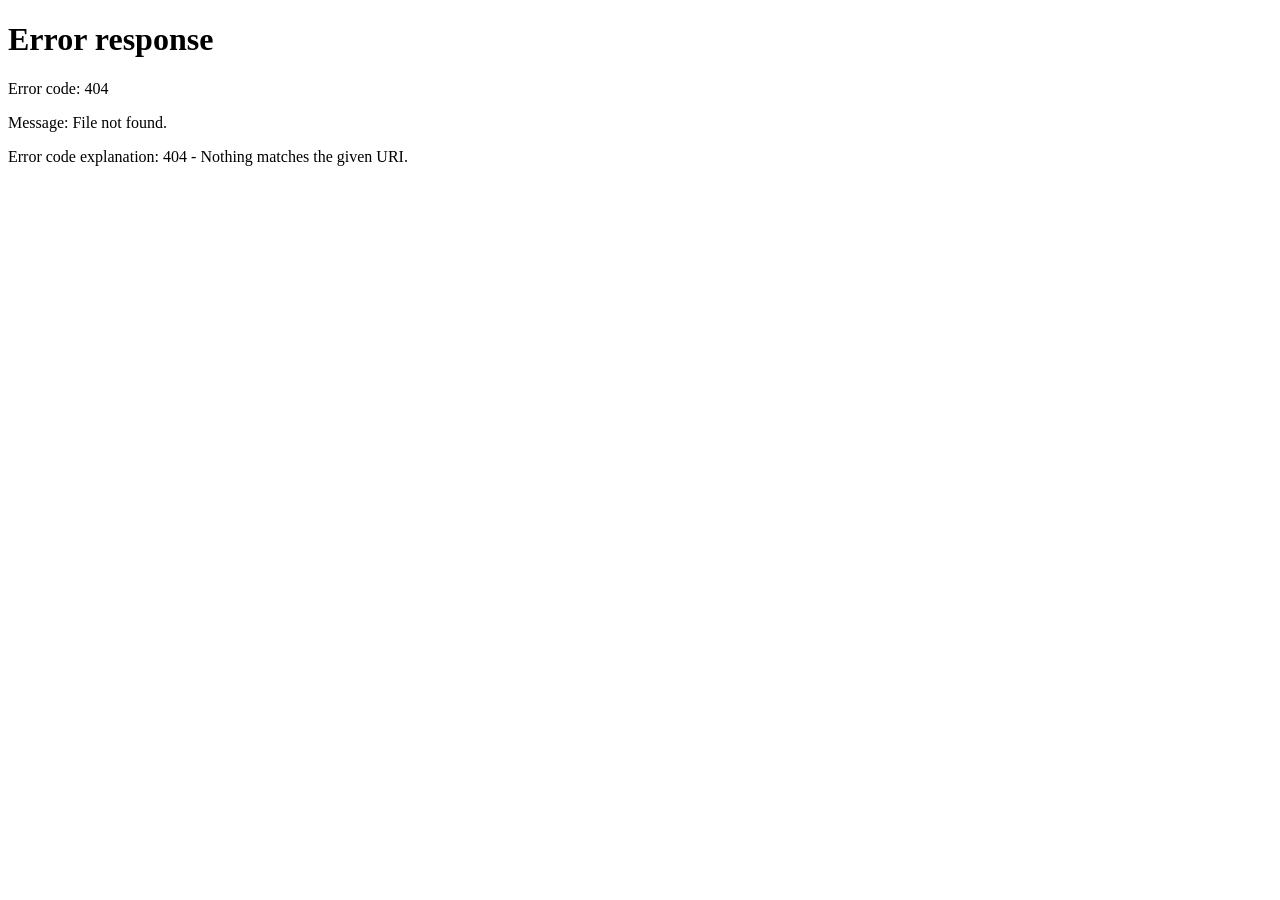
==== commit 847c7f21: "Diriger l'ancienne boutique vers la vitrine validée" ====
--- a/boutique/index.html
+++ b/boutique/index.html
@@ -1,313 +1,10 @@
 <!doctype html>
-<html lang="fr">
-<head>
-<meta charset="utf-8"><meta name="viewport" content="width=device-width,initial-scale=1">
-<meta name="theme-color" content="#080d1c">
-<meta name="description" content="Découvrez AMIGO SYSTÈME PRO, HIPPIQUE SYSTÈME PRO et TOTOCALCIO PRO : trois logiciels pour préparer vos systèmes de jeux et organiser vos choix.">
-<title>SYSTÈME PRO | Trois univers, une même passion</title>
-<style>
-:root{--bg:#090e1b;--ink:#f9fbff;--muted:#a8b2c8;--panel:#11182b;--line:rgba(255,255,255,.12);--gold:#faca54;--cyan:#45cfef;--radius:23px}
-*{box-sizing:border-box}html{scroll-behavior:smooth}body{margin:0;background:var(--bg);color:var(--ink);font-family:Inter,ui-sans-serif,system-ui,-apple-system,BlinkMacSystemFont,"Segoe UI",sans-serif;line-height:1.55;overflow-x:hidden}button,a{-webkit-tap-highlight-color:transparent}a{color:inherit;text-decoration:none}button{font:inherit;cursor:pointer}button:focus-visible,a:focus-visible,summary:focus-visible{outline:3px solid #faca54;outline-offset:4px}p{margin:0}.wrap{width:min(1180px,calc(100% - 38px));margin-inline:auto}.skip{position:absolute;left:10px;top:-80px;z-index:50;background:white;color:black;padding:8px}.skip:focus{top:10px}.topbar{background:linear-gradient(90deg,#ffc960,#ff7c55);color:#1b170d;text-align:center;padding:7px 16px;font-size:11px;font-weight:900;letter-spacing:.17em;text-transform:uppercase}.header{position:relative;z-index:20;background:rgba(7,12,26,.9);backdrop-filter:blur(20px);border-bottom:1px solid var(--line)}.header-in{height:76px;display:flex;justify-content:space-between;align-items:center;gap:20px}.brand{display:inline-flex;align-items:center;gap:12px}.emblem{width:43px;height:43px;border-radius:13px;display:grid;place-items:center;background:linear-gradient(145deg,#f9e39a,#edab3b);color:#182038;font-size:21px;font-weight:1000;box-shadow:0 5px 26px #faca5433}.brandtxt{line-height:1.1;letter-spacing:.15em;font-weight:950;font-size:19px}.brandtxt small{display:block;letter-spacing:.36em;font-size:9px;color:var(--gold);margin-top:5px}.nav{display:flex;align-items:center;gap:28px;color:#d2d9e7;font-weight:650;font-size:13px}.nav a:hover{color:var(--gold)}.nav .nav-cta{padding:10px 17px;border:1px solid #faca5499;border-radius:100px;color:var(--gold)}
-main{overflow:hidden}.hero{position:relative;padding:80px 0 95px;background:radial-gradient(ellipse at 89% 14%,#1953a04d,transparent 43%),radial-gradient(ellipse at 12% 86%,#b76a2726,transparent 46%)}.hero-in{display:grid;grid-template-columns:.88fr 1.12fr;align-items:center;gap:62px}.eyebrow{color:var(--gold);text-transform:uppercase;font-size:12px;letter-spacing:.24em;font-weight:900;display:flex;align-items:center;gap:11px}.eyebrow:before{content:"";width:29px;height:2px;background:currentColor}.hero h1{margin:20px 0 21px;font-size:clamp(42px,5vw,77px);line-height:1.025;letter-spacing:-.065em;font-weight:950}.hero h1 span{color:var(--gold)}.lead{color:var(--muted);font-size:clamp(16px,1.5vw,18px);max-width:480px}.btns{display:flex;flex-wrap:wrap;gap:12px;margin-top:31px}.btn{border:0;border-radius:100px;padding:15px 23px;display:inline-flex;align-items:center;justify-content:center;gap:10px;font-weight:850;font-size:13px;transition:transform .2s,background .2s,box-shadow .2s}.btn:hover{transform:translateY(-3px)}.btn.primary{background:var(--gold);color:#101522;box-shadow:0 9px 28px #faca5425}.btn.ghost{background:#ffffff0c;color:white;border:1px solid #ffffff35}.smallnote{font-size:12px;color:#929db5;margin-top:23px}.smallnote:before{content:"✦";color:var(--gold);margin-right:9px}
-.hero-show{position:relative;min-width:0}.hero-frame{overflow:hidden;position:relative;border-radius:30px;aspect-ratio:1.16;background:#151f38;box-shadow:0 28px 90px #0008,0 0 0 1px #ffffff35}.hero-frame:after{content:"";position:absolute;inset:0;background:linear-gradient(180deg,transparent 45%,#010616d9);pointer-events:none}.hero-frame img{position:absolute;inset:0;width:100%;height:100%;object-fit:cover;object-position:center;opacity:0;transform:scale(1.09);transition:opacity .65s,transform 5.5s}.hero-frame img.active{opacity:1;transform:scale(1)}.hero-float{position:absolute;bottom:33px;left:31px;right:29px;z-index:2;display:flex;align-items:flex-end;justify-content:space-between;gap:12px}.hero-float strong{display:block;font-size:clamp(23px,2.6vw,35px);line-height:1.1;letter-spacing:-.035em}.hero-float small{display:block;font-size:12px;letter-spacing:.19em;text-transform:uppercase;color:#fbd17e;font-weight:900;margin-bottom:5px}.slide-control{display:flex;align-items:center;gap:9px}.round{border:1px solid #ffffff66;color:white;background:#0a162578;width:39px;height:39px;border-radius:50%;display:grid;place-items:center;font-size:20px}.round:hover{background:#fff2}.hero-bottom{margin-top:19px;display:flex;align-items:center;gap:14px;justify-content:flex-end}.dots{display:flex;gap:8px}.dot{padding:0;width:8px;height:8px;border:0;border-radius:100px;background:#54637b}.dot.active{width:30px;background:var(--gold)}.slide-caption{color:#abb8d2;font-size:11px}.orb{position:absolute;border-radius:50%;filter:blur(30px);pointer-events:none;z-index:-1}.orb.one{width:130px;height:130px;top:-30px;right:-34px;background:#4c9fed55}.orb.two{width:140px;height:140px;bottom:0;left:-30px;background:#fca0493b}
-.marquee{border-top:1px solid #ffffff19;border-bottom:1px solid #ffffff19;background:#0f1729;overflow:hidden}.ticker{display:flex;gap:60px;white-space:nowrap;justify-content:center;padding:14px 8px;font-size:12px;font-weight:900;letter-spacing:.17em;color:#dbe5f5}.ticker i{font-style:normal;color:var(--gold)}
-.section{padding:96px 0}.section-top{text-align:center;max-width:720px;margin:0 auto 46px}.kicker{font-size:11px;font-weight:950;text-transform:uppercase;letter-spacing:.24em;color:var(--gold)}.section h2{font-size:clamp(33px,4vw,51px);letter-spacing:-.055em;line-height:1.12;margin:13px 0 16px}.section-top p{color:var(--muted);font-size:16px}.products{display:grid;grid-template-columns:repeat(3,minmax(0,1fr));gap:20px}.product{background:linear-gradient(155deg,#18233a,#10182b 75%);border:1px solid #ffffff1c;border-radius:24px;overflow:hidden;display:flex;flex-direction:column;box-shadow:0 20px 55px #0003;transition:transform .24s,border-color .24s}.product:hover{transform:translateY(-9px);border-color:#ffffff65}.photo{position:relative;aspect-ratio:1.12;overflow:hidden;background:#15203c}.photo img{width:100%;height:100%;object-fit:cover;transition:transform .6s}.product:hover .photo img{transform:scale(1.08)}.photo:after{content:"";position:absolute;inset:45% 0 0;background:linear-gradient(transparent,#0c1426c9)}.pill{position:absolute;top:17px;left:18px;z-index:1;background:#081321e0;border:1px solid #ffffff44;border-radius:30px;padding:6px 12px;color:#f6f6ff;font-size:10px;font-weight:900;letter-spacing:.12em;text-transform:uppercase}.product-body{padding:26px 24px 24px;display:flex;flex-direction:column;flex:1}.product-body h3{font-size:24px;margin:0 0 10px;line-height:1.1;letter-spacing:-.035em}.tagline{font-weight:750;color:#e8effb;font-size:15px;line-height:1.4;min-height:63px}.desc{color:var(--muted);font-size:13px;line-height:1.7;margin-top:13px;flex:1}.badges{display:flex;gap:6px;flex-wrap:wrap;margin-top:19px}.badges span{border:1px solid #ffffff2a;border-radius:100px;font-size:10px;color:#c4d1e5;padding:5px 9px}.discover{margin-top:24px;width:100%;border-radius:12px;background:var(--accent);color:#111827}.product-amigo{--accent:#5bd2f4}.product-hippique{--accent:#ffbe63}.product-toto{--accent:#b9e879}
-.featureband{margin-top:80px;border-radius:28px;display:grid;grid-template-columns:repeat(3,1fr);background:linear-gradient(100deg,#15213a,#1b2440);border:1px solid #ffffff1c;overflow:hidden}.feature{padding:27px 25px;display:flex;gap:17px;align-items:flex-start}.feature+.feature{border-left:1px solid #ffffff1d}.feat-icon{flex:0 0 47px;height:47px;border-radius:13px;background:#faca541d;border:1px solid #faca5438;display:grid;place-items:center;font-size:22px}.feature b{font-size:15px}.feature p{color:#adb9ce;font-size:12px;margin-top:4px}
-.about{background:radial-gradient(circle at 8% 22%,#173a5f55,transparent 30%),#0c1325}.aboutin{display:grid;grid-template-columns:1fr 1fr;gap:65px;align-items:center}.aboutin h2{margin-top:14px}.aboutin>div>p{color:var(--muted);font-size:16px;max-width:530px}.steps{display:grid;gap:13px}.step{display:flex;gap:16px;align-items:center;background:#141e35;border:1px solid #ffffff19;border-radius:18px;padding:18px 22px}.stepnum{color:var(--gold);font-size:28px;font-weight:950;letter-spacing:-.08em}.step h3{margin:0;font-size:17px}.step p{color:#a7b6ce;font-size:12px;margin-top:4px}
-.faq{max-width:800px;margin-inline:auto}.faq details{border-bottom:1px solid #ffffff2a;padding:20px 8px}.faq summary{cursor:pointer;font-size:16px;font-weight:800;list-style:none;display:flex;align-items:center;justify-content:space-between;gap:10px}.faq summary::-webkit-details-marker{display:none}.faq summary:after{content:"+";color:var(--gold);font-size:24px;font-weight:400}.faq details[open] summary:after{content:"−"}.faq details p{font-size:14px;color:var(--muted);padding-top:13px;line-height:1.8}
-.endcta{text-align:center;margin:10px auto 80px;border:1px solid #d3af6855;border-radius:28px;background:linear-gradient(110deg,#23314d,#141d31);padding:54px 25px;max-width:1100px}.endcta h2{font-size:clamp(30px,4vw,49px);letter-spacing:-.05em;margin:12px 0}.endcta p{color:#bdc8dc;max-width:550px;margin:0 auto 23px}.footer{background:#070c17;border-top:1px solid #ffffff1c;padding:33px 0 27px}.footerin{display:flex;gap:20px;align-items:center;justify-content:space-between}.footer strong{letter-spacing:.15em}.footer p{font-size:11px;color:#8492ac;max-width:640px}.copyright{font-size:11px;color:#899bb7}
-.modal-back{position:fixed;inset:0;z-index:100;display:none;align-items:center;justify-content:center;padding:20px;background:#020613d9;backdrop-filter:blur(12px)}.modal-back.open{display:flex}.modal{position:relative;width:min(870px,100%);max-height:min(90vh,940px);overflow:auto;background:#151e32;color:white;border-radius:25px;border:1px solid #ffffff3d;box-shadow:0 30px 100px #000b}.modalphoto{height:290px;position:relative}.modalphoto img{width:100%;height:100%;object-fit:cover}.modalphoto:after{content:"";position:absolute;inset:45% 0 0;background:linear-gradient(transparent,#151e32)}.modalcontent{padding:4px 32px 32px}.modalcontent h2{font-size:38px;letter-spacing:-.05em;margin:8px 0}.modalcontent .summary{color:#d9e1ef;font-size:17px;font-weight:600;margin-bottom:16px}.modalcontent ul{color:#b8c5d8;padding-left:20px;font-size:15px;line-height:2}.modalcontent .status{background:#faca541a;color:#f1dba1;border:1px solid #faca5439;border-radius:12px;padding:12px 15px;font-size:13px;margin-top:19px}.close{position:absolute;top:17px;right:17px;z-index:2;border:1px solid #ffffff66;background:#111a2bcf;color:white;width:42px;height:42px;border-radius:50%;font-size:25px}.modalcontent .btn{margin-top:20px}
-@media(max-width:970px){.hero-in{gap:28px}.hero{padding:55px 0 65px}.products{gap:13px}.product-body{padding:21px 17px}.product-body h3{font-size:20px}.nav{gap:14px}.feature{padding:18px;gap:10px}.feat-icon{flex-basis:40px;height:40px}}
-@media(max-width:700px){.topbar{font-size:9px;letter-spacing:.08em}.header-in{height:68px}.brandtxt{font-size:17px}.nav a:not(.nav-cta){display:none}.hero{padding:43px 0 52px}.hero-in{grid-template-columns:1fr;gap:39px}.hero h1{font-size:clamp(43px,10vw,64px);max-width:610px}.hero-show{width:100%}.hero-frame{aspect-ratio:1.19}.hero-float{left:20px;right:18px;bottom:22px}.hero-float strong{font-size:25px}.section{padding:68px 0}.section-top{margin-bottom:32px}.products{grid-template-columns:1fr;max-width:480px;margin:auto;gap:24px}.photo{aspect-ratio:1.35}.product-body{padding:25px}.product-body h3{font-size:27px}.tagline{min-height:0}.featureband{grid-template-columns:1fr;margin-top:45px}.feature+.feature{border-left:none;border-top:1px solid #ffffff1d}.feature{padding:22px}.aboutin{grid-template-columns:1fr;gap:28px}.endcta{margin-bottom:45px}.footerin{flex-direction:column;align-items:flex-start}.modalcontent{padding:4px 21px 25px}.modalphoto{height:210px}.modalcontent h2{font-size:31px}}
-@media(prefers-reduced-motion:reduce){*,*:before,*:after{animation-duration:.01ms!important;transition-duration:.01ms!important;scroll-behavior:auto!important}}
-</style>
-</head>
-<body>
-<a class="skip" href="#logiciels">Aller aux logiciels</a>
-<div class="topbar">Les outils de votre passion · 3 logiciels à découvrir</div>
-<header class="header"><div class="wrap header-in"><a class="brand" href="#accueil" aria-label="Système Pro, accueil"><span class="emblem">S</span><span class="brandtxt">SYSTÈME PRO<small>UNIVERS LOGICIELS</small></span></a><nav class="nav" aria-label="Navigation"><a href="#logiciels">Les logiciels</a><a href="#concept">Notre concept</a><a href="#questions">Questions</a><a href="#logiciels" class="nav-cta">Découvrir ↗</a></nav></div></header>
-<main>
-<section id="accueil" class="hero"><div class="wrap hero-in"><div><div class="eyebrow">Bienvenue dans l'univers Système Pro</div><h1>LE HASARD<br>DÉCIDE.<br><span>VOUS CHOISISSEZ<br>VOTRE STRATÉGIE.</span></h1><p class="lead">Football, courses hippiques, AMIGO : trois logiciels pour organiser vos idées, construire vos combinaisons et aborder vos jeux avec méthode.</p><div class="btns"><a class="btn primary" href="#logiciels">Explorer les 3 logiciels <span aria-hidden="true">↗</span></a><a class="btn ghost" href="#concept">Comment ça marche ?</a></div><p class="smallnote">Une conception pensée pour les passionnés de systèmes de jeux.</p></div><div class="hero-show"><div class="orb one"></div><div class="orb two"></div><div class="hero-frame" aria-label="Diaporama des trois logiciels"><img class="active" src="" data-photo="assets/totocalcio.webp" alt="Supporter heureux avec son bulletin TOTOCALCIO PRO" data-slide="0"><img src="" data-photo="assets/hippique.webp" alt="Chevaux de course au galop sur l'hippodrome" data-slide="1"><img src="" data-photo="assets/amigo.webp" alt="Joueur devant un écran de tirage AMIGO" data-slide="2"><div class="hero-float"><div><small id="hero-label">Football · Pronostics</small><strong id="hero-title">TOTOCALCIO PRO</strong></div><div class="slide-control"><button class="round" id="prev" aria-label="Visuel précédent">‹</button><button class="round" id="next" aria-label="Visuel suivant">›</button></div></div></div><div class="hero-bottom"><span class="slide-caption">Découvrez nos trois univers</span><div class="dots" aria-label="Choisir un visuel"><button class="dot active" aria-label="TOTOCALCIO PRO" data-index="0" aria-current="true"></button><button class="dot" aria-label="HIPPIQUE SYSTÈME PRO" data-index="1"></button><button class="dot" aria-label="AMIGO SYSTÈME PRO" data-index="2"></button></div></div></div></div></section>
-<div class="marquee"><div class="ticker"><span>AMIGO <i>✦</i> NUMÉROS</span><span>HIPPIQUE <i>✦</i> COURSES</span><span>TOTOCALCIO <i>✦</i> FOOTBALL</span><span>PRÉPARER <i>✦</i> ORGANISER <i>✦</i> EXPLORER</span></div></div>
-<section class="section" id="logiciels"><div class="wrap"><div class="section-top"><div class="kicker">La collection</div><h2>Trois passions.<br>Trois univers à explorer.</h2><p>Choisissez votre discipline et découvrez un outil conçu pour structurer vos sélections.</p></div><div class="products">
-<article class="product product-amigo"><div class="photo"><img src="" data-photo="assets/amigo.webp" alt="Un homme observe à la télévision le tirage AMIGO" loading="lazy"><span class="pill">Univers tirage</span></div><div class="product-body"><h3>AMIGO SYSTÈME PRO</h3><p class="tagline">« Les numéros sont tirés au hasard. Vos combinaisons, elles, se préparent ! »</p><p class="desc">Un espace de travail dédié à la préparation et à l'organisation de vos sélections AMIGO.</p><div class="badges"><span>Sélections</span><span>Combinaisons</span><span>Organisation</span></div><button class="btn discover" data-product="amigo">Découvrir AMIGO <span aria-hidden="true">↗</span></button></div></article>
-<article class="product product-hippique"><div class="photo"><img src="" data-photo="assets/hippique.webp" alt="Plusieurs chevaux de course au galop, jockeys en compétition" loading="lazy"><span class="pill">Univers hippique</span></div><div class="product-body"><h3>HIPPIQUE SYSTÈME PRO</h3><p class="tagline">« Chaque course est un défi. Préparez vos combinaisons avec méthode ! »</p><p class="desc">Réunions, courses, partants et formules de jeu : préparez vos choix dans un environnement pensé pour le turf.</p><div class="badges"><span>Courses</span><span>Chevaux</span><span>Systèmes</span></div><button class="btn discover" data-product="hippique">Découvrir HIPPIQUE <span aria-hidden="true">↗</span></button></div></article>
-<article class="product product-toto"><div class="photo"><img src="" data-photo="assets/totocalcio.webp" alt="Un homme fête joyeusement son bulletin TOTOCALCIO PRO devant un stade" loading="lazy"><span class="pill">Univers football</span></div><div class="product-body"><h3>TOTOCALCIO PRO</h3><p class="tagline">« Le football est imprévisible. Votre méthode ne doit pas l'être ! »</p><p class="desc">Du pronostic 1-X-2 aux grilles conditionnées : structurez et visualisez vos systèmes football.</p><div class="badges"><span>1 · X · 2</span><span>Doubles et triples</span><span>Grilles</span></div><button class="btn discover" data-product="toto">Découvrir TOTOCALCIO <span aria-hidden="true">↗</span></button></div></article>
-</div><div class="featureband"><div class="feature"><div class="feat-icon" aria-hidden="true">✧</div><div><b>Vos choix, votre méthode</b><p>Organisez vos sélections selon vos propres idées.</p></div></div><div class="feature"><div class="feat-icon" aria-hidden="true">▦</div><div><b>Des grilles plus lisibles</b><p>Retrouvez plus facilement vos combinaisons.</p></div></div><div class="feature"><div class="feat-icon" aria-hidden="true">⚡</div><div><b>Un univers par discipline</b><p>Un outil distinct pour chaque passion.</p></div></div></div></div></section>
-<section class="section about" id="concept"><div class="wrap aboutin"><div><div class="kicker">L'esprit Système Pro</div><h2>Gardez le plaisir du jeu.<br>Structurez votre préparation.</h2><p>Le hasard fait partie du jeu. Ces logiciels ne prétendent pas prédire les résultats : ils sont conçus pour vous aider à mettre de l'ordre dans vos sélections, visualiser vos options et préparer vos systèmes avec plus de clarté.</p><div class="btns"><a class="btn ghost" href="#logiciels">Voir les logiciels ↗</a></div></div><div class="steps"><div class="step"><span class="stepnum">01</span><div><h3>Choisissez votre univers</h3><p>AMIGO, courses hippiques ou football.</p></div></div><div class="step"><span class="stepnum">02</span><div><h3>Préparez vos sélections</h3><p>Définissez votre jeu et vos choix.</p></div></div><div class="step"><span class="stepnum">03</span><div><h3>Organisez vos systèmes</h3><p>Explorez des combinaisons plus facilement.</p></div></div></div></div></section>
-<section class="section" id="questions"><div class="wrap"><div class="section-top"><div class="kicker">En toute transparence</div><h2>Questions fréquentes</h2><p>Quelques repères avant de découvrir les logiciels.</p></div><div class="faq"><details><summary>Ces logiciels garantissent-ils des gains ?</summary><p>Non. Les tirages, courses et résultats sportifs restent incertains. Ces outils servent à préparer et organiser des sélections : ils ne suppriment pas le hasard.</p></details><details><summary>Peut-on acheter directement sur cette page ?</summary><p>Pas encore. Cette version est une vitrine de présentation. Le paiement sécurisé, les tarifs, la commande et la livraison du logiciel devront être configurés avant toute commercialisation.</p></details><details><summary>Peut-on découvrir chaque logiciel séparément ?</summary><p>Oui. Sélectionnez « Découvrir » sur l'une des trois fiches pour afficher sa présentation et ses principales fonctionnalités.</p></details><details><summary>Est-ce un site officiel FDJ ou PMU ?</summary><p>Non. SYSTÈME PRO est une création indépendante, sans affiliation, agrément ou partenariat revendiqué avec FDJ, PMU ou les organisateurs sportifs.</p></details></div></div></section>
-<section class="wrap endcta"><div class="kicker">À vous de choisir</div><h2>Votre passion mérite de vrais outils.</h2><p>Découvrez l'univers qui vous correspond et prenez en main la préparation de vos systèmes de jeux.</p><a class="btn primary" href="#logiciels">Découvrir les logiciels ↗</a></section>
-</main>
-<footer class="footer"><div class="wrap footerin"><div><strong>SYSTÈME PRO</strong><p>AMIGO SYSTÈME PRO · HIPPIQUE SYSTÈME PRO · TOTOCALCIO PRO. Création indépendante. Jeu responsable : aucun logiciel n'assure de gain. Réservé aux personnes ayant l'âge légal requis.</p></div><span class="copyright">© <span id="year">2026</span> SYSTÈME PRO</span></div></footer>
-<div class="modal-back" id="modal-back" aria-hidden="true"><div class="modal" role="dialog" aria-modal="true" aria-labelledby="modal-title"><button class="close" id="close-modal" aria-label="Fermer la fiche">×</button><div class="modalphoto"><img id="modal-image" alt=""></div><div class="modalcontent"><div class="kicker">Présentation du logiciel</div><h2 id="modal-title"></h2><p class="summary" id="modal-summary"></p><ul id="modal-points"></ul><p class="status">Présentation de la boutique : les tarifs et la vente en ligne seront ajoutés lors de la mise en service commerciale.</p><button class="btn primary" id="modal-back-btn">Retour aux trois logiciels ↗</button></div></div></div>
-
-<script>
-const embeddedGallery={
-"assets/amigo.webp": "data:image/webp;base64," + [
-"UklGRjCgAABXRUJQVlA4ICSgAADQXAKdASqKAm4BPr1KnUqnJCYuLzdticAXiWxtGciSCtFsG2zPP0H9JTIPuj+n/lPSp5N7rfmf4j9q/HF/X7qPlv+35uPtX9p85HzV/4//t/2/vJ/pv+r/9H5//Qr/Tf8d+xf+S+EH/x/cP3z/3v/z+pX+s/7P9yfeW/83re/wfqD/2v/j9b96Fn7t+sl/9vaQ/v3/k/dr2xf//7AH//9vnnN+WnoT+Pfy//J8N/yT7H/d/4P0cs5/av/xeiv88/Of83/O+n/hH+cf0XoI/lX9Z88/8zwFN7/6P7Zew77zfi/L4/A9CvtZ7Av9N/vPjheQn6b7BP9R/2nqz/6v7i+nX9D/4nsKot6M/aSYewmYxRBXn4fyx2MlFWZfVUYSWyUEVWGJulzYO7asFCA+1s1IikeJ3AZsgbqa9otbtKpUgybFAPs9XFTpApGYUVShwzWkY1fJstBIdvlwuYQbu1T77iERuqMfeKia1hoynTBUDgytpcwInpVem0/fHsharEo2niK69PbtbT1yF4imhwviXlP5ebGMvjb65cLj4NYuuvT92hkBUszNCxAGvWXktL7dWoHjxuvKafg0AaabVEul5vnaz2b2bvT66lqgZn4fnYs4/HJkl33BYKgSVKzhFRTBGhgtGh4hXv8lK0tQ4TEmVOkPwyU5eDC3",
-"N/uGjLHujJa8It1OiA1LpIoR3jMSRRfwR2XA8EHIwD4SoxKEfqTPv8zkty4Icy4fsX8ZI/9YvAtn03wWcI5dWu+l8QeSAb/WzXgm3pWrtZhFzOsAOEEGMqVqANVK7X3e2nyixNgdG037CIp/ZoMjfCTxLIQjmEtC3m+UaZEyOfjP9TQrBUrMBjdIpdTT90mnM1JugPTqPLfhX0p/rlua4gBKyHVIhNDmYGc+0aHDHgcaJcxjUGN8EqBo2+Ra5qf+q55+mqzrIVLWWdga69PQzdHX0uXB7xLxSTpZYV4b9pudClmPkn1D1oObW/BycU0WZ1WUaS87JjRVf07lmBEWZIoh69MFyS8/Eurp0Tjm6wYMSiVxrYALabt1sg0aflm9LRanfKkFEIN3ZZ7RB0BKAGnDxmbIfG3BP2IznQcsZcgCOIcFERPGvrNGGuUz/0i0SkIOUK6AFYlEiUIu/MEaF+kabS13ylIiMtD6CBTuWxIXiomnFJew7I9Tw3dKkO8RFmWZNxo1NrlU67yFD6L1YLWYuF9vOQuztMhvIzEseOuY01kn+pEnOyT+Y4auQWtotOkV215I8cer8rdagf9zN/6IRZDoV6uZY26xSz5++WdZg2+8wKJV6/2Y74HXnMV1pRSDLLJbg1/OWLt1F3dbhubyZsBSIQJY4iwxe4/LuqMb6P9Odc2TVzLPQTeW",
-"/pseiNBi41rbzFQtd/[base64]/[base64]/y5tnP/HDEoO2Wb0io1nUFuN2bdcqD1azvaMONvn5WxySV0BrgCEMU0tiAcCVjC2IdKOhK+4DT1J4N9",
-"AZypdS0jPZcwdMqKcUZ0SIXM07fugi3wexQorzkRp4jCNXmt96lK38xDynVh/b+M2dHYmUY1H1LJFMLH/pIc25cw5hbCN/GUc6y3VLxMHE1vuRbK9gbGNarSlHB9ZTNClorgtDh8R6EX4HOJZ3PAhs21LTRVQfr9sD4+rrDn/+15WUDuAue+UTgRNlyY7AVBYmquOxCnMtsZ/gzjxomqrNDmJ8KwgEeRI9lhPTlC15SRWIG/4RQASxEKAMTwEvjaWto1WoieOh0Fe3j5i+0Drz/+MEdH2wPCFqiP30erZP7sgMUGzSMuY0gc878ALZH0S0AYbLxW0f2bLqh/qN2BhEqFFoYGV9SjvpY2fxvOnPE1xDes50x/SgPiYzFFqU8xD555BzGDHIKwxa6SaFInQoJa3VF90iWUVACz57CuBpEnz81hbrVVerz9lQQBDoAs1cxq23bIKVSyQNtDxtg01TEL1Xgo/cBVGv4Ov2EqmkrqF+W/dkfKKCIecE70lt8LfpEGLoh8P59OcYsFs4BEgJuX2ypcBCRjLHVe0gP2i1hGIgI2ILhiJ00rDd7uKlAshv22i988dhDm5FeamPVM0SIigIRfMZVKHyfjUDk4sWVbU99vAs53guNsMhKr8y/5lwT4QiHSzy8ORMNn6GySc4A++rv8dBBUHOgd7YgjcbiTNK9fZQNPB//1idbc",
-"3kTL+DFuTwiCUUj7gQJtc85Ofe+amvrVHqUUOc675nN6iWyJK8SpTcdmYO9eAhY42eCmoABZ7TZuclMlmgkxN6RW8gTfpW5JKvq1l+5stLx2YSPfDRf18VGPTdFEt+yMZoB1Gbgp1AP4F1sLnoAh1h/TBIJjAia96HTeBRjJiWyZVsjIDKAE4bnaxrXVIxw3//[base64]/mKScToz1vOUxvVfTrDDFxd4WelfKMprrGRTmX1A01q8VkHQdYEiTXee4NCtMo5yH3KWeSNlt+4HF3oIl7vNwWAOcHqYlY6/IISes2s00568l++yADK+HCtfRVGVX1di/NEczo+77njBTEPOe9aYiwxOeHxPBm/8zPpXxZP+bGa2rjL2T98qks8onfjTVho6YMnif6Iklw2UYwwmleux4NaS1MdjBPoiO5D9e+QdB1GhG",
-"WPxsHIT/hTJFHpDdz+MD4sApjXbGO+MCwBYBDtOz/8en+E9DMW811VlhtdOhImQCYfHDSeFdQiRGrs4FZY+s7lmzc50e4LA+eCmh7r8GbuYKhDHnlu6BrUV129MeUSDqnnEA3tuIP14a5cQeLf2saGMRXQNPxs9LFBKJnV3bRPmJtsn5moQM+EWTq2bhvcwsPCj1edj+BIZCLeBqX1IbU/HofuKXr9l7xWV5ELG/6by5sK3kHLlsPYuHy6CUVxn2zSUQZRpSUSewwASLxF+vFuu2p+hdJf7niajFUVMTBgF3OppZ7E5o2wjlFsvG7RwJ8o+O8TQalTozh9aOiG1G7SwkEQz/xrAJ9DqV1Ti+8WhmGclEny2jsdiN7F8XbMxsHjKUma46zxBgE9NVDmzigf4BwboAEj2+TTqYeplGLO7Qt76waFleh92ojG6op1i3wifXbR1ylisrvmKK+dv99JpARBHacWcz/xbbMGmBnGwgydgAgwk8WZg9Y3a5fnVSNUQWP7r2OqXTbPjoB0IZz2tNx+tZYgz8ZV2pZ9OmMSFiqlp9xLPv6toZJ0fAwj/TH6KjkCaqPrS4H9aQPpa7tbaISCVC4wLVEpPkhz2Ag/hx/SpqhzS9omweZhNDLxoCcRRcNC6f3mOcGAvPYBCvbk84GJxdrUbFHtQN2QkPMX5oB34Zw3odGQylSanv",
-"6rJDeGtj9/[base64]/VMysHB7r+jl1FKkhD+f1fZ6Nlu6ZW3+sDY6lAuxw7n7sImgYM/uho3ifQp9HIeLGQp4fu+YnlDsfjmJZWIBiqcqVj8VOTFhLyQ26OKhhGi0WiVwMit3Lmd/3gO6W+29iPZySHE4hF3eZ02kHqyKSchT9CoPLf7waj/aRuXMVKFNxfwuSwbohlKoH3jygBCvXoiugKdsTBSoNS+KsUHXIwihHSWZYMsKthM28NlT7D7d05yXcDVVg+2hNx65rB+vRoqGqrPV0M2sV/BAf/U4vXe25gn73bUwznt9LFCkI+3mBQeA3BGgnIcQtJu61tod593Pr0sd8bXdJYMhRF8fZcuHishj80l2L4u8jTWyI6o4oGCWyGDEPwkylI59wu6biilMumlC1J4k/Pchu9lUQUt+9NUEN3Xw+63Wh4ObuxULF+ZNxEUwUaRpRxFunCBYA7OmRtD+w/MX5h8Zx2",
-"V7ggQ0UocE820rIx97Erfv9wNlmdg8I1g7wTL9gktJI6Ga+a+yQt+sL+KhvldMHazA/Wt4UdOQFFd/xRkItdy4iHLZI6nNO+OP0Dq4w0DDNYyKzweZ5Kz1qadcTaUCnj4oWDm4CEvj3h/9T4Pseap+Dfu5ryu6U+8u4lavqfN7w9yVj4YM19iGs8JMxZrc2JhD6aNHrU/YAqCGo7HEsLZlsqa4d+zfWTrwgJJZ1Zm38I1w3OK9+4Xiqkhc6IvYJ9q1tKbcqJXkjwsKTcF7gum6lhV1re6Uy1sScocOyugH9cKaZdGykqxsCSa0qr4gRX2ZqGJKWyuVxxI6Cx8l6JQ5RiwQRiGY3L0v/FaD+2TRC8aP+ypAPLgQUi+3lAFC70Q9xV4RYMtlqQUpCkwt5/NcBEolilLcZ5sO8Nrlkbgqnop49h/sGSSq/MLBOft0Z/mu9Tofyidarcyatq0dQHbdHbrtrCufPP9+nkAI/R2lryebM2BYOKYFlTMyw3Nzdd0bI1J/HvFNolP3gyJyLChPlTppWJDFunXsWtvyx7LA03L6eYMp9ALcqebOkPtq8Yu8oaINtQNUzDZYshlyrNnsCogkmUnzc6pqbE40J46fNdXpyAtQcXNIx2SJG+uaxFe/VL71pq1RlLbGZJjf/MPugzGm53UDhBcMzoLJ/V8G3V60bAJ7uDAT4sxNTx",
-"jrlw+x43z0AFNqdoMZhHCrd9dWpRTqDpYrNzgUboNaE5brRQIEqOQ3v6PinWxCf8V0XVEe/Ck8hIjBvnRK958k0rOS1CPoe/rMpreY2u4gEp56GELE4odNv5uIuIOP27vWb9g70oBdhg7iK2mvVbfEE9uihdhOC13SCHl7m/xSPeO3/7xyRF5Kxf7gl+YarpfX/taNR/DCLhGI+bJaHNuw+OugF5DcT4c9JNQUh/zqEnJeJumZMpEZFjBpCwmiJ08T9n6mhNSCFQXDQrGDBbiSRs9yC1gPzV4P9oBJaoY/J1m0ddPqaUhxVG5I0p5HMBCxv5O3gPhZpTAoXcr8x5DoluLE0EKiQwODmZb2U8lrEqeoTIieON4o/RARKmaySDfqR5wLQcVVr4ch0wz6k4iIl9S9NvM1eM0jCX8qoZC/vU1tl441/0ATnHwddWGekZ4ChoyyFoPqHce/v2t9Dr5Hm1QlqUJzCyKsAxZ0R4Pb+c4ZbvCPtYkOyEOcCUpfZ0PMPQ+iQBGJe2nCRSENlO57wzHCpvos8pvLZqNDeq1rEa5j+6w/Qiejutx0WkdB6wiAoLelY3eIG66AnYLyFEl32fe9wYuwrS8gaF0JCt4IBdszuvSTp0z+KazmkMV+CDLFNbYbzN6FC6u3Oe/QEq7enbi6qeiotLmtEqTh+ZwdPdxXaH73BFIUBjj/lQ",
-"CEktnmQk1bRM/cAsVC7NfK4w6W+grYlSGsZucPHlCFwVU6yGcUBUec+jxoCe/09/hJuJ2FMqGHq/bsz+/4Qp2CII9x7CTiHaYlUIi7+VVJUneCnjW4stX5Q6djGVpsr1o98/GgICIdGwUt/EQEbCUL48C69etI10ljvsjkUDjpZ4YJbqLs+JMjH9ppFYAAD+Zm4d1/Bgbv1oVdlFsNbQT8JOpd3kONpvUdvf3cAGKdauovIROOJDVlYUnk+u7ajiGyeKVJytue21qc5qneRsgbDyJWjKEJXCgCtiTFyV4VT84Z53ClryNOo8pkqihNTC1YzgHbOtfyPjltXPX1F1mxEQZcJc23odXMWNo4/NdofCbT/PbHJ3pRXo+FTb8ZwAslZnBI5CTZgvxjIouyhzM+rx9rHPkionn8K07X6JEZ9pekAIFnA6mM4mjbBvezkj3D2X6epg9iLfCTixxN2ufFdI/zdOH+MV7SH1UQp2+T1BZo+dfOwa94d40dfqFVcW5a/KhwH85j1RCEth8uxrCRJEubyd6Dxo64iLQCEe6t7znTULKdIkDRxPuN0bNStAx83RNC7dkzbxUjW4sxUDmre1raFBqvB8M+nCBt5ZAH0ZakaRJ0ZL8OteZB+9ETk0SJ6MCtXBdJSWrOZYXRvyHtJUKDmpOZAqUOc3C3gwnDd+L78nidk/1H03DEUB",
-"vYsSYlTS35VUgbjWmqWp1ACrxGtLTcL4TgPDuCdwElHUhCw9xbqM84n8MWwGTPT8/3cgPoiNKJ+E/kgIBShjCV48nkplEdt+CyXSKFK+hP7wdWCYZXnBTyoyg5dPIWe8hHjz34isn894QLp3mqZCnU1zWZvBekf0ZDXCrQcTIkVEHvXEQhxgd26kKFt0i7kPvmt9E3j2P61RMtMy1vWF0z951Ic7H/Q5LlFKGxgIpwAHBj7tEvvAJAdkK3rnEYOKkMVYsWQA1NgXhv2xCfQjquYof2LeHNAxPmc0ZluUkC+svbRx0tDZ/rrIHrvvuqQp3mNTBUDi5ANU2dlA+nWyheHJFBTNIWh1YfJxXth9bFfGOyibH+22lm7GJ++LdvyEYQxbFqZtsbD9bN7AqOvKePt+2sqID/RPTxMKtvr8D8ew8d7uTxM5gsJOBSbNFdN0o0iZ9gHZEmuMkG7dn9uzr4YZV2grovQjLD/FNnCfj0pijPiXexwoVu3M2j47fX9kv3vFpWPYwRPlfF3u2vOJyORrr+NMOR4bcglgaiTBHmrbIlQ02pS5bL97zr8oiLXXZIJKk0awkMiPivQTBIc/Hdg7gpVyxMYCaj6gSwZkWrfMNM3HkyZ0SQMzY7d2pCBHZFogyzsTaspwjRnyDJYAwuVlsTHeiqaMvO2dW2vuoiZ5U9zACw4k0BPQRhsd",
-"[base64]/clBNvGLOhkCztLjvCjUL7wQxYhDE6+80f/J86aOnIsrwRj2rcQ9GuVMdlnKdi1M4VopHvvDw9TeGPnqWO+jc1qWGgDh8XdoeCZU7JUtFnmQdo+OUHfPAtDWSKQgJTt8WL/xizJ9jMYUHJMqdXSh77Aj/k4/YZcbaO1/9QUX+iWH/xR5Gn2C8OuOCcOlNGuacqjUgJ41kcAvVMxFG4kWLUWbOaGNlE5gXqDKGS3N6VK5bxKo7/3e7ET4iuU4wxVeFh1NrQG0tyyCdZlmg8FJzeQrG0Sh7BDZyW5rPZm3P4oXtXFfEuo5Urbb06+57wXypHPBUV18XG5E/nKH4gYILR4x6iZykVM5/yCboYFwZ3yNVFYqVSKHcLyGinod1kGoaqeScqkpykGLHxPAPmkQHA09L6SzFqVw1X7ZkLBg1EjPnOWCDTyeMZNmFTbvqi",
-"Tq68r6KLefFLrgFNhTojBmiLyj98p17yUSB4oYQTzBb57/xb6pwMv1mdAfDsOPBm+MjXBWB7P+4Zi4El8+XpZ0AqEgilPPOwrlB5fJdxV+Vvv7AzTG9rhSwaPmW/JVmtZM1I9W4qY74/ZKwKs5WyZ0EJL5TgzFoMCJduJpqCoHfDEJt8BcasgUCZ2wdyangVmT/D1Q39OAOGok8daZmyf82yEiJ/HUAJIOJJV/k/7j5KJ6K47q6Fz0CGhdIHrjQ0oiKCe1FZVgGHykCtFBC49IlZ7Upy+3EcR4/E9HXN+HWraCwvhVLk8uaP4j6HrdJG1AZBXNHuX1HnV9UZu3TS+ViSXfMFcP4KASebClXxgiDMByTz3qVu7ZavD1Jzc3doiXhmxj5F5BX5G7ZfJzeAEuBki2Wyy+hsO2xIaVKLjhwiXGKDxu0qJ/JwXlc4G8Tu2KrFUA/fYYijtKUqscdmQALGvUj7laPyXA7iz5mbcLTBM49bG1sqP4XCkIRRxaRVbKI0+dmskehurdkhSaZqT/Q10MOV21dDhtc8FSx4R46tbeG6NAToDBHTTZfsf6TnVRtiD+f+IDPmKhVqABUtVy7mXVkGa8osFktz3dVpaNBPFD5ydTQKgLDqDPe4GEf3d4+/T2NNypN5YoK5N8nB8DcwyGKpnhtYFRhg27tjB9no4MNJirOB1t4ZxAh+",
-"[base64]/RiN7an1F8fVcX9na0KlI1HlVG9fzgYgbixBete663C9yc65LcZF32/VOHk6mVYOvD92463/[base64]/cHY+gupAcPSiTnkPpjPtmgMjuy/XfaUcZ2M4+H39b+6sPuwSzNL4Pk3tPqDQbT/WObn/fivjd+OAF5IydgWjYr/dlQ7fEJj1OnqtANr4Xc0BaFjByjlEVwkJ4TYGrrqnRtVPN1/e56JvGi+pz",
-"JFtVDbdnaM/yeYqeOPNfjftKZYxJXq/VZhflE2i0iCXWjQrSlz3ZYScp2143BopFBfbGLI0E0I2sIz5ANZdLE8zSq8d6VHLZr1qT9fVgqJvMQk8du+rCKYtzY8qkjiS+DCM0h53mgAxVFIB/o+LCGMFHjnekqZgOi8NuSDjvGPgNZ9QbcnbQdrT7vfzZnckUjRBs/KgJy5MNcqwZSdvYrbgqzeZVZlYdnzsuPISHt3G2ESVHfvmqvK/6EhOfKwPm3tMS2kYLLvmcs/[base64]/4IgEp/nMZ0DP5RE5M8f2ru4NTfl7u4/9KYX2rMqZkj2Lk0bueAJV1Yrh8nJqcSr3q7bak0FP57Wp1R9ZeHZd6q+OSHNujo/vDvY5TCums6SCGiuKIeSRGZIisiYEdDnzmw7Ev3V/2txBrdyhzeX+M56gJx5Xv0aAVemn7M++OyU6mx5Zzwrj5WbClSnsy1ZKTOaFshQedPK+QrMDIjFHYZgyPGrXo",
-"eATJT2wpXx5UFU6eIsRmY56hlHWc9zIElNcRYhVMNbUKak8VCer/U7A5V4sWhRsjY/6RFiuoJBYZzK9r997O47tEKaTwUuMoHuVkaoSwCDfgYFP3mEszXGOEzBP/XldEB+I1Jp32/moWJfAhKb45oJOJqLbVj96T1zzIyM4asjGs2NaIJV6oTU/P20gEU/Kv7YFwTWsjGhVtoxEnwuANuk4xxeD0UNot3q+qkcsjmRHCmvyN7M2o+BbTCoYWoDKVnb5ckLtTtYTMlrKYJO8T/jc5cT/dItHuqpaSvyT9vwIgpsjLF/[base64]/Ww2ccjlV4OOZ1wbuxZa6qgEwa9zrOdBKCxo76F6x/v5n9LArI1FgkYkPhH7mzUue57pFr9/HUFlzzVHrEBj5wRsqTtat7t0aCjfHhrJtOyCjsJn2LXlJobhQu1kr/gK57OKtwZqXJuXXbyCWPgR71LEZPPfydOXhn7a",
-"H0dzyr+V/8Eo3uu4yfwwwxeL83W1dfhH/ueaH8eTZLsn4cXqHt8s30Xg44NnLxw+QSOFmIbQulOYhbZwTb2dAjUShx+0/WFF1OhKA8g7GAuIXWw8xcxFYXCmm6GH3APvjZONDom+uW1rQak0aUO+E8JxKCa8wbsi/sQE23Y7kns11oOo2X7fMggrPijyjQk3J0bWCHyK3Xiwv6MV1uUbqi7waQG93Z30TqLOfnlzzI4LxV6Y4bSK/a1Eb99T6THMtOVkDhc1vv/xtKE2lZ2AmTpJH1p/YShtj6viWNyf0BkwzJ5OFRZ/DWsHny2qUGlcBQ339NRw7pRS1SLXuIfYvb7ujI4yYesMZXorh+VqAFS4YmahiTBN/Pd6P/4yEx0JELALBi0ArMLaHIzujDRGo/zW9KPbiChLJvTlr9/n2iGtbJXjQ0xpJfDijVhFAgV6RwTGxdV7+3RwgLzHEReT8jpp3D0wPjwcMfZQoL7UxVIe9k23gjAmgPiHv5GnxhO5e1uCWEhy3axiIPLwsL2uCEMSrRwrLJa5fU98+l7b5YaGJKCbUZjY1bRBxVg5ucY9pQPMlYNtuS4SPx95OhdQQs/3EqE0cFx4VYDgLzXOJUY/xPZkge419aRZk9kafCw8FY69/fvvfc4R/+yRoq/1pWnsZtW9qJohCQf3fbefEVKDm0OCx8XQD6qUgo5w",
-"wet8jZfYAkkUxDPS0Jz8aLeJuSnpKav1vQaYIiBKNdpFspdq75sGOtD4JSW3brY1XeOG/[base64]/U8X/izjbYrM/uoahBIwpOcJu/g5i1VxgXootQv3R9GlYApRnFRIUjh2y/VLAWHXIw3zLNi7WwdQ/PSC6KRcelCaiUtpHwN2QUhGHLwZ0TPUenu60swdrPxQDhxm90cg6KZFk1E9sw3NGr3N2WauZJyFGZoWHzQBzMUDC/o3xjeRp1NPzRZG95hHMNc9BdSO2MrgdqnjdT+TiS2JB/6Q08EciGjuEEiqag5LEsVHMoqgeJHASkA4JddRiX5cAC2K1lXTWdpjFFhyCFJ850TVU3rMl136NLoXLPXONEveSLJDgH8Aw8NRv9L6EPw5RsiBhBK63QKHtuA1GIiwBVCWj9JWBGQsJp1wZgygR4RtTziYQY/yO/SYPvCGY3iVJrFFxUtjReeVaouKPLMyzz4Yr6GQr6slOYc",
-"TFpAWiqW9MbfoIOhQSzmZ87bKaUGoj8OrausfnvZuRaXHYL/yhMfzuMi+zZd8wADTtqfeNBlskXvyWnKTrWMnuV+Rk/DhHJbjn5zB4Q9OYRmDzClVhVQ6wI+ohu7oC1ZyHcY43OhxQ7MXnAbdMQRL0WIX5r4AcvEGGhqA6wyYVEnFiZ14wevODJe1SKtLeSNybshFZtb8hZth0PhwtTMl0G67jb+PXjFoO4r5VZ112ehdj8xKYT/9AVml2njaK2nGNtc3wzhw3QIoIdtAKqXcDq9rRDaySsddKFNo5hndu2VmvmEPJLb6iN31TjCmj1IWlkrx9MvAwV5mZwvw6SUcEQVx4VfpKM3bWXxDZes9f1wT/ojgqURzF2vT02CRHH69K3qnQAzUkcRO1+/[base64]/g6KLUOU2uM0mJBfqA+nQJxolya0doFb0t2Bsj1JWCDK",
-"ZPA5ePwHkChQC8F26p53PmwfHPf7a5vyjGXqgId7LZ1MfL7VHH+DwEmmHa525aplVxb60/mMt9XkuNMtZrh70NaP6622kHjiv8K7M+cva7uv/gYDHPls8cGetAH35M0/Ks1M0vqVFyuqsbavQhRPhKljCSPk3yIEzxhqQl/[base64]/jJIaS/W04jNDuUp0JjyBQ+YD6utZ+BwhncEGUuyaH67BkIzwg+ntj0NshnxN1t/c5AclihaLShsBRQrtx93C5NSwPREVmtzZTc4XT0Ha4wHAUISkvLVals9gdjE/sUYiaqQqbV9nB/lDeCKwEcmIfvZqKTMfwqkg+y3QZzxsvZFK3N0wsz+pytZ19JuYPcPHLAe+0mrddYiICG7YzZQ4GbYaElcvOLSlcHRDng/n3CHUmDmdYI3KinVC/E/JcPcEnphvmB3kNEyt/uYxyAmt9LpWme2LpFuBtnuFSmj",
-"dVwT5ak7yI9QXAip7sppse425Jv9NdyOWz/Qb2+pfFvcjgPivl5iY7ATBtneUPcWX3c5jOnEFqqg/uL8WxTDcygcgOhVQI57OAOEsW8C1TJCvEmtcN1op1QizIOhBlAmcxmJXoiCioFWFgKPE1oENCnCzkHW348/plSkrBAlNrZt0xbLzhE7+cgQUxNFAJ/8SdXgNpj41T3pRH4lyzYE3yuhN0TQJsBnwSiHYpAAVWAGY1NslcJSp2MfS7t6/ba+OsAYr1qkRzE+9adNr463uNCJgOchA28tlBRJ8hu1dAQrLH95DoKSflo2MGEaffiHL9+irzutDExkO9B6iQjI42yCF+urScQBp8Lpvpmh8M76XOsmHiG07jLv5PfiHhdLsC3DcGrEcVJ0ZvHWEFfc3mG7fhSJZ0d/rCYR3NAl0WwoYrkSBNCJfIz5UmBZbPSZL+itj4cyiV2iGND4RFJzVDeL07fyY5vLliW7D56MIo2mpoWi3vf/[base64]",
-"MEopPF266ug4wHirqa0UJN96vPLFeNG8B2oziQ47ge+HYKiNQusloE3RQQh28alka39Ev5QVpgkXqfDywZ2IgH8wrSxvFGp02yWyL45ek0e3+coPaXC+pkQWMKdPW6I1Ru/7VKoGylfbdLvAuiuQnrCUTAyNlAmEXMfpSYSIhvtvYFiToa9u0ViQxW0mPcqFxVPV6CG67/s+/zmiMSeUCoaj/vHwi0A3HyWZtNsj060MtwM+lYCVEyY+x614bePO+2v2eIxUxPVP183CPgy8axlPsZZ1ghUNLurRPVCFjbWOyVr+a3b0qG8rhDYLfNilrxPeyJtd/2zQHR2Z9DHi1nUPM+Myxjvf89XyS+hnBoCflT3YcW0p38yGHspNuVwTGf02ervGAj72puH1bRt8ho3MakSxXuNeT0j71i9xfX6czxnC4AwTRmmeoT1fZkYuUg6BVmxIunBWV782L8DBviRd/K4IatGE2LqymxCPdD2bUMkzjgeKqcdG/cU+jmozx7zJqa8i5xnj4V1wP/P4PueFDlnhmkupX8f5NXb0Qe0iqD6GwztyOqAC59REw1kYEAYGZWNN7j7Q9jvfc5ZJaxDcVr/jwUevAXbcKhWUY/WAnT4Wox+XJxdEd8SLD3NNy/DqzvhfWrpMKiwH5yu8Rp53cf8hjNrNXuGMorMi3DGdX73KVRMeeqc1mabv",
-"Oc7uLRC8q0BfenPpWAp6AVgtTAe14mXnQ2KmNdpIDgPSH8bAdlZK2JplFxWEbVV3TecB5SncqoUXfpTm776gp4GRBRvXYN/WNa9QAg7dMEmvpVHYEeIMtGiU4mhMJ75fD+Txd6zoXsv4foNQQJtyiDIKymBADw/[base64]/FKe7LUSKtslf/A062yciFoMcF3i2hQ1B/KJj/2m9IsHt/I7SHE2SBlAqdx6xtoMHzYpfUz3gBkI4kjcgWHtLy8jUHFWDpxWY9glasw6s8Td+3hSmnu3BU7Wn0wFgpt9EHn5As3y0BRtp6xtEGVfiXj/c43tQ0cqipUZoftdAS26RGDfVOjn/jQyQSKfxah341uxbLHL0UxB3pT7OXb6w29k5CDqS1bZmYBVf9vnE5b7+lxhpDd/mXuTAbMAQI1GyWXDJb0GUcLQu6WqRakO8r5QwhbnHeusLpToEQxIDKDxDua/oHHLd4engHz44Na0+Imc9mXrFPJ2UwzxhczTr",
-"mrt/KmoiHWBL3/IOwEru2PDnxUDLXLLBoaPOvt4A1y4PIPt0fLPNXQpo6OE1KyYpeXbn++694Oso+IfPWp5j33XWNNwrzY8Sj/2OS4vbr7TJWafPcQ2nLZNsjqxQ1yAzH1WXJeJuH7QGtUTRIlgqmWWjlJySuLjEQ4vPshWWX5/j2stpCrzwcgyh+St8GRLnP6QPDzn+NUBzu0mXUvNJQdW6CUJN4OyMaGyJe6dTjW79PbMn0DmeVF31ALN5U+PXM5oXpjHaDjma+orD4qUawgXe91y6/xCoHkyJQq/X2O+1ok6gSncNVKT1AvLSULkj3fWW6gteBTwOGxRLeFOnPESoj5ox6srPBPeHStnZ8Yb1ANH+8nCyUt6/4YzrXqonZNHOf01ny/6AiwsPA4MgnqNutNrnRTmpxK2zSPGNyJuo2WRRfxKWdfZDLVgEGwsvJI2wAWgtiymPn6AfE1sd4Q+hFz/[base64]",
-"BwK2fncfU2EwSmLE5lIjwXktzKp0e53H5qt5TJURbQJhTDGDvwGZ1AuL+0/KrfD7FpM2jjkvUygqm7eY0woxfUjCdxrH7BD+rUjcXykjbvBa4ugxU2LboBUt+Hqu1ECWliKfHE9P/gJQ192Ynx/ArNfQCiPgaf683hD29dX92DiUxoR/G4/rdcjuuPd9foSC0UZOiCHpKof85mkJ8Knh4SB8AT4y4vSCaSw+vmT3D1kpzbxxLvtI9Wlp40USXsUXqb6QUJgwiBEWdZy3jF6Es+djTKed+dePjVQCccxR1Kpx/tWsjq0rfrM+Z5db/[base64]/OZjYmuVpnRE12kxG8RnW1NXdp+8s92/p52u+MfFFI7DFcu6BAFSZR7Gmcgmxlk33n0GmpJaE9M9FV6r2Oimzoturav/h7uW25sYxNisOkEdDLqvD8DsKrW/v+294nx8KmqCj7lawr+YTlaNKauznrDx8O85KqCvxMZH8an7P",
-"k+p09MT+iwvPkfV1pMnk/V3/vT/qznpEt8/K1TuOgrb7owqvBLE6HgTG4wfWUUxEPOjefgNeY6lizdAvkOoY8OBnkxVS38D5j9So1VT69bx8WeBWVAXoS9M1yIAhC6uH9UO8IcPm/DkWtYXH+2cJjrwTGOLztmiuadr5nf6l1SjT2B5Je+pbtJSR5FOr28bs5GuV8EFDIm4hz8ys8/xCsGXJv7ICK/XpG/ZOZ3zNKA8/SNQKSZM7Ef/OwYWbECupuUv0P9Y7FDLdhr90cxbuv98UhykfDAusCRJKSrKdegbN0aATs5Dwi+4CFKaYSqtKmId14YUoyXnZiu81CXolJpfuDleSIbyPdMDHG5dDQ2HERCOL1Xg+dVW3jskcMCxaSTB/L/rwFXn+VzBOdSl7MhKlz8Ab8/Aynpc9z/cnTinuPlKv8N/cRCyVuk3b391BQfLgkjfEdBlmpfhvRaWjghqNs1V7zpwzmhR+aj9GU6lcQu5qIZ9PL6BSv+eTBzZCbO862Js4YkOcfbUh4q/0FtyOIpquCsXx1wrdqpOdUbReUk0U0T2lrOQ67L3IxH2n/deGc5XTtHJVks3VUbd+aJGY21oqgJV0jI33MZFLnfEaD3JJTjcL800zMHeklWsbz4JCQOZq+aoYyBhwzCw1Wzsad1g/SWqvxuiTVAcQj+llfNrYwojzXndr5d6V",
-"CKBqe61eDeSwlbz2DZNCPvT32zFto4T+KG6Ch9SN4fs4lTElPfKYww32Lghc+xjcpzpduC2bcpNyQwel7me+/ecT9C0YyGRyTcShU9e0wbyZwP1tz2VXR2Ng9jlI81uqwrevi+z4iI398FyfX0z1Cu4uMaOkZgtYYJyv3oz+zq+tfOkgWcUv3T0Gbnxo+9+6VjVk5tAcXHDkCiGOOz1854CRF+d2bDuKFVmsXp/[base64]/ROiW7W2Y5sPwiuZwm5n59SHyKbUhQXEUkgw/Vc+JchByMtIgoWaYKpabKePnC5N/GGzaKuiqAKTuDGxgFgHTUj+OG2wnhgttcQR0JK/gr1fsiNiBsuK2HD8bPTHgqqt89Nb6mpArzbUu9pI+JJSi+iMgTl6aZGHMKiRHa6EBTzmJ3wwO4jN6Zau0DZRn",
-"wIvpKBtU6MPzC6WB5s7/+KbIUFsTl3FEuHf1IiEJEPz3LNH+wO4t68vM/3IEtloU8NW8NzAPYxOVRtA/b+UHYGbtMVRIbWIdlgBCCnpzVhIP/[base64]/lRxcOLi7zb7EOZpNB/YDo+2/L/EPRWs4Lh+EG36lUXbI6nw1kUdkET1c0eZGxnwioK1DKGO1o9PDdGu3ihinacrRr9cXK7a+wNi6niQflPYJCqfqddOuehEJzZdYBuGTQbceN+OBjENdLo8nwqYcwfoe/yAY697nU3DlRSq4LVWKjJvb+tOZatjevi2uHm9aW8XFhqkGZwL24AhVry8nJq3eoo6OeyqBxIEtUA9ZQ1jFGe/f3A+AySy3JDa24/NC7s8QjHM2rg+xKfjiSyc/C02bsgN2TiMt3gikZFJN1cZdLmWUAUqIHJthFqZCVj0v6w",
-"XXNv8EyG+w/J2IFC1xJzW95M1yoP4Z16EIJoxhSROH2oZMbkUq6JRYkwncIWgA+PtOhkfH8aC0HoYj6dCqLCuUwfi5Nrk4aY/nkbMk4sHO5+x9THR4IfTBPiC1GkVAV7yFEwe9J/7C99cWa7t7QY7IHsBUmcH63NppzGBVezBo2/4YqVQwcX3vFZ/pvDFMwyf2xsu/vx/53oXQBOmy1Cm3mcpwHXA9NeW0EuARywoRs/[base64]/NmOgLVKgAbpEx/I8JgCzjzyYs839uy569P+IElJFlVzanCevYiDjwEnBnBJviX4s7Lj9vSgenfOwxJTWuL0qVht+Jh4HkcTqjGdvNogKV5C3kA2z/lvQrakVaFFvr3K7TXISM6FYyExVxsfrYOFnx/p1RGQLFD5RCCdfgP6kUh/0m0T1jPcZ+lPEEE6qFQR8MuxSxegkrpP1Tn76Da/OEGftve1cZ+ePQ",
-"opjeqCy45ySAd+5jxIb6sctbaaFBQofN2aeuxyd/2++/k5DukBMPn8zdcw14cAPZUQ8gPKG6cNXJ6nyea2/uIglMgBtOABKoWomjmd6jMWh5cj1SFvpUfWH0KHBlLg4ViewhmcZu4nS1+Sa8juAvFSoHOZYBmcQwslYsYYfCF1CfJ1R5HFo/SXKHPLPQlTylznDzI8X94SWQLe+py/bDUHubDm+zJqOW/r+73e8Ji9BBX9BOw9ru2EdV7uYRPN+DbSFyaYtdHpWjMgyBvdfivL0HxQQyDDZIecyQWEoZIVCWnI4NcNLlgcovc5Ueg6o/jKufarf5RHMTCblJzQNv2MoFHcAcGkfC5i/kmM4U0oFzlFTZC4Ux0UPSjUxdlIf8q/U9bPbRYAFBT/RRqymKruLOtr92S1Gx0ZZAyTOXS1hJ58U5/bufyOmoL/f6oBpa5TBEPsO+dqujKSSBw2M0IdwCH7B6Pya/rS99A3mhk2MOZOi6qb13YqOFEPoGekPuVkhmpb7Iaxg7OGDZ17KFtkyyd6oz0ZLr9S0yCBP7FLqwp79OIjVmxzOp9PNV5Qez9IMRkAZZqaeZv9qXDmyRXHOGE/Hrzq9asxA+YMygRaWbLzHjjPJzTnkbctuCfkNXPkEhx+vCz+vQFx01CWeuQDpO5YAaQ9ZZJ4oGEc3VoYCHXLFrOk65n3SQVWg8",
-"nFjDOYVkiEhw3U8QOFY1lVz04WuwE/9Gig+xRtSrMv0y6R8dWiyE8WmqcX1jf8W3TWH9KXAGlNynOOt2HW/Q4BhMIe4CxxjfzPh/ixX8xAESo8NoKJLS4aAgHlyEQ+oB7HKjup3SVr85jauP1bkga4iUur36CHTijQQNTQyWfZHtQ3a2NFBV71JLnxJ142keX4CD2dVv/b0g2eZcYzivCiJ38JbcW/izdNset8h3g3eUBdghRm82NJqpJo1VA0FkQCi3kbbgIepXyDwMfJhN+YJdHiynunXYN5pwK+oIju7Kc8rvdfJhhLdSNphQhn5c8et7DxBKLR1hNWWwUpbatOzcXGuKf1UJrnH+DB8zz/bF5Q+57zC3Wfx+gFxMdY6GqpDEX4VbWL+pGJHitoAfeIUcKLwv0wXSxpm7lD+flsBHqIHA+KmHZH8KIw9kBs1sLbsC0wqNRGtGfmfkVxVZ4jtM0nBi0qZLTzpA/w1uJNYuIlFpNhF8IzDzImxRoqDdRosHBuhO1Vm4Ipf8LzUkoS72iZxpkpwzApeZ03/D5ylv1W9RldBH8ep7RLPs34pP3fzsz1tGtjaGPWDbtY6bFuu0dxELJTv+qDJGuCs7HbWgY0dGfopvmu3hanivaO1PPCbCG8dde3C1oOkcE98b24u57W0b5GeWeqlswzfPZa0IDRrSDPaetgLTL/13",
-"6i5C9NAyuzPR+Pt60VHY8V+lr+FjHV3zM23MbCb/YqCeTinA9JFJiurKvuD0ZAT5LghV7860MrTQXIONDYwFm3cGNyewZXwoeWx5bSsPph7SQ+gcOZHYmDJJX9UgV1nqewSC0WyiIXHu86Y3sTt4Fi/eWb6zbfomZZkmvxuxMXTaVBGS4JR9/889SqcWlgdt0LEYygtdUOYBKUnoAd24K3mgIhGvXWtsEi9atL/BtQrGNv7/b9PvJqjk1BVix1LCgTPkDzO4xTWZE3wYy5X8WKZzHDKv4mpapX+kLwxIaqymMXbrvQ7HnGYD8y20P1iu4XV6ASVuaOmSgsT7/Z8rt70ZzI5SIQog974oFmv4lJ1B16o4Ah8m4PIEU0ghNoU/Op5uTdy+GB/psd+ws5djPZ0Oxy/+zEjfBzhR3aEYpu1Xhbof+1hMX0HwR0hS18fvwyRuufW/IxY6YbgEioy2d8nR+7333cwNZPmFJn3ACTkQrdtZaVJUVUeMVL+ndHaGjqiNf9BZirtfLDxSKkebEbG0ZAKmiqV1G30mZbiz1cgk1kyhXyRorAEcJkW3dC51GOt1URFah78IlhnXxmGWB+JHYdIfG4a/LfmENCD2+nLgJGCkQLDI+jgk0TRd+5iIhz++8HyHBdyHnLJzOFa0EZV6ZwEUt0mM6DVWHL6OOcptBU+Sw7fI9bFEzPw2",
-"JkBwL7OfSZOnuo4T4TahmyX40+Jv92UF1J+w4ME159ww8gf2t0m6GCVKvFKQVWcfp3gLh8gajH22wTqgV9NupHYu5U53W/DaBfdCNmWsHNeQid1YpWcfhKsex37nfXfPyJhcKIpFPKmPVgZqX9tOltUaCBdzP1Vr0RfU3GIVH0pjad1LxbUtH5cbj3ImWaV8rSAUBmKa91gm6jD4vdpN8R9OEebaIq0zSqMfgTwbn8zVld35YyhMWWqpnODJCEXAQSLWDhOLBVcCS5naul72EcmfixjMxf/tr4jS6boFu2Wo3x2U4qiChgrkMfgEe2Sd+5tr9wc/CNlO2eTbRW1pJRFX/0LMY41sRZ4g2aGtN3UUlB11AkozGySd4Um6Oft8P4Znu78Zg5FbkeAS6oHCDVFf8V4gUMOYR0YTCv7tynj5SvQx+/I5gPotNbTMZj1I3Jt7c+OksVHM9zJ8UYGBf4Eps2+1VGvModkSFRBi7fDqwDauZ4XL5Z11OHLtg8OYfOln1j7gM9BK1XrNmwdpm+Qw/KP2KB575RPXYzK03gK9skDPuD5ChMArPGuGrULTNbFrpKGPU51t74kV8lwuJ/NUSTru3wyfBMTQCvZYrcjxKR5DnNY2+TNwevrp7uByowuWoKoMnUmuPKcMfKvhQVCb5r6mpFXIg5Y15GOuLeQvhGmcS9ib4UX1DuUv",
-"[base64]/nv/lzSKQqQs0sZ94aKMxt81xumFGyHjMxcZ5kZSlwvfRlnE+HWgJLPGp3ehVPapotwsfUivQmt5tggddqUAr/PHVb7pyFBN7KVMIjKbJo95c7LQ5AncWMhlRYrcAy5frmMa2GitxkEiPoMGr56HmbkO/27KQujy7vBxdIRu76L8+kw1vD6OJxFY/OOuJbzyCGE0GJkL75bYdFCAMS7Q+eOFLEY0I6Wshy9FmEqgJttH/97v/uvWREi1OyRJ5ErZVGpkvUFJtxMxopo4qd0wEXmKGRJQAWeYPSa/wcz7/mMXAzH8xxmJnTqxwCzQCfzDQPkstm+Jr++Y0bnLDoiBaIivgJwk+cTOy4dr7SGI6d2fhePsiJxdFSbylHfXai2lc9umzP+TZRU4PFLfsuVCw",
-"MqHPsiVQ5r2Uipck6kcf6XEO6JQ6gujlRNUBUKpZRYioQQ0W4JFYVLWELWTTH6Dx6bE+X63kL0zpC8+ZQ1UbY98kZDcxGLdJxUnDLDt2dSIbaKk9/JiGXom/wmnZ6znYfGJxZrduskKuuM/QNEKy0QOUj8FEABk5bdxsvFLygYFJIYpbCjnEM2Jvlu9ry4i+I1X1EBN5/mre1iNx2G/c00x5xikRvaJFXY+B1TFLaGEnhqdVj/3FiruDundYjjVdzowL3pncfy3OvvOGGKoDKk3p34FOKP9qG1J0lJhYXSt6XLwBgWQnDADMQc57gpCidqpFdp4A/lVXxnjedMhS4bGLCtEKeFaEq6tKpL7SLnepvO98yx1FgkNot+hI+p6FXo2envng3bAMwWK2mNZujqGtaxMWVQzXNMDMKFfkq3HFii/muAHnlcV1X5emil1jsRFz2NCW9mhTrhG6AwNZed+Pgs2MFO00Jj9HzrfBlUlAYGIevjekHAMwhs0UMi+Tq9T6QR60vGD+S0So18lxc6aIsvl3lYriiN1yWn/FG9WBYvDRDiF4rHV+RtigvjNd3zRRCN712FYZtmpTuM3AZA2eb0ha4vi1s+l6yU43zuk1Gj4QJVlNc+VzNzguOVaT/SrhcweyG6ua/osxQgIvjGnNBguFsf62szvldzri5PcHEIl3TaE3cHuTCURV",
-"21C/4EO/1sMJ5+8hJ02P665uh004uPczN+oEaO9cbnhKkDHHSev3OI/[base64]/Xq3bkxN/0B3KChjiqLhfb90ZqstR6U1gJAnLreW+kqOIrvFiKfW1N9+EcouayUpTU+r7sqTyTgsdvxvCx7KpFTzh6F2Q6zZ+0aW5EsZYzLyJs3Yog9SSPjmVpjM2EjWzBNLkpdN045K+GfdX2guYJHT6sDiAQqVZq3cOM1mpwn7a6e2AgftvpHK/OnS61ul96JjSL8GMHauW280yCHMGHxqIXb9M8XF36sBq8+BFxIHrvwFSBmXqa5zOlV8oUJ0RfoI5Wm4LtRsBFnlxi99i6icNAc9ynDQu3DT7pYtCjsgEO7cHxqUrrH2tLLHSp+nH1yLemN7UCTR1KOa9TusWnl65SGLounbUp/",
-"J+tJ/0/dh+1F4ayKKZzcA9CsJLm6MTI++jKwey9M87hM9f2ofUlqYoT6LrdgpFMpbNQrF0SXr7FZmTC9Z6y6xjxzBf7jdyQVMjPld4B3ATHDeUTrU+x7rsM8TRvTeqVBVq5FMUkmyL3/xB69cQyEyT+OQaazT0u5foklK8cF5Smi9CEHhJxAA3IEwKyZ229FoXJo68yJloQ5MOghQvBiBOxd641h9+2/dlgbdwwAABXYmjqC4skBfBPdARNiqZT1K3AEpTRPV9DiwlGhMBE6Zf+NalnInTyX0Mj103x89J1h39RE1NaqJ4gOMYHZdrwMk42aE8Pt+8s5/3TMI87VzGSWGgt/hLVQMLxdLhThrHDVn94H3KjBIfOLgkIAU5/RcRVpbeO4FIVv5zMJCTao9RPN+ehcJrvyFvMJAivVQbMEqQLPS3OTq1PnUdrLjg5uEEM6/uh/o9h/l66+MFkivknBZiXRz7wPX/ZCslxIgLXiZMOh96JqLY23GSh7wNDq9cxmbD1VZLProu8xAKwQxPs8JVfUQURNXmt4urHc/VzsNf7v73d31tgJBXBnErNlnLe20g9nuTN93QV+5DcKduJBkaBfzVQVx3g5MtRVVJA6WLV+GwJnPvb9NZLSNvoNu2lfXEjNTEX7buMjEck3RO6s1BGtN21wFo3YnwfdA+usaYYKSL+Ri/qYtsDl",
-"KU08BW2UoQ4BDETdAIHwMZKI66wmYu2JzD6QkSoftZFlVcxhsNU+NMxe58V91sGEJ8dcJM3Dq+CVyvLHGBM5okL0oFQJiGHSANJENdeHCs1t4OP/[base64]/Sx0LF0Qsr8iz/sYbDJU6lzwZbKSodtY8gXkJ86gWyn1P+7mVATTXhQFE1CasFFKCAADyxVYFW6wjAzCSLXrbInCCZm7kwYL+T+isOSerhP3ztK/1EURCFnRRYiuM/jFhxyvtWVWvUDZ0kX5PUdLMDZbaUMb0V3qKja41iTmmdaZdK9vKWMSWw87LiS8qyYAZN7Nn0P/VyDylMAjIMjuft3cuCJgnKPYXR/djvbW2aO3+6v2LMR/zQbvZhXsXo4qoUVTdvykGSMb3EIAY/sFNaKGgq50oJWj78EB2QDoSXWIhUEOjn4TUgF3RcvZz7Eif48So1RHtY+0zEzAFzzVt+dQymS0VpJILQ48RvvmWT9ukzT8yQgkP9dlGH2E/dC",
-"B/lLFqYYRyDXKC9wJ8V5nQVsZRj7nSA/n/hHrMHDKgU4wCTWnncnjGX7UsKcPz8c+cbDIby8ueTODdoVV5Iz/JMmGNqqqIulySqOJJvtLArZRHDikq8WmWMdwS6SeZwZaNFMf2zt+PwCwNXwZ3pBbZ7pCbeUcvXqddyuOIzKH4qLD7QmjngwWlMQB38RbII11vEDzyDwhklowlccTWTsqhSB+ZbQNCc7Kz4NY1WVSUYRKVAdr7EIBuYDyvwuDvrApHNwxN/L5AinKAOQi8DgDHO+1cOggu5Hri3oXvQXTaR5Q2/[base64]/1rtZOCygzcVGiXZEXUJ0MnhdndtUv1833VpstLOx/RcZ+qFQDUk4SCbm57CEsgh57wkzNQM0zlokM76G9P9x18UFqT6/F/FpJsFxihVe2atGr",
-"[base64]/ehbVTpzrWQGUTZb6/VaNul1b2WuDLug9WFIx5/DwNtPAgEf1nttVvyCdxHfeWS2vQl5IVDww2d1oPgxvdNLW74Mi2aCmEBY4RzzK0tunJ8k874NAZ4lml4Qxxx+2mW1eqfPU04sDarGhK6CKCDH5sz6B9WB/qWJyGwLH8EIvaO+ZIS249efFOO9suTWs4lEXt+eYJgZKZYfGWrivGmduzXsrRQh+21eTDMM8u5RCO6QCz1jrUn8X6Nj1fmc1FSE5ffv7KRrUb4VxWpDGZGFX/JesE6I40/q+hVscBcJ8TvzaF93b3t0SFpbP+hTdGOMjeEw7UeAMoyBThezkD7jOdsye28ZQ28taYIt7gHxOYXlPLYmFYYyHEgdVqSM2+VAUvAqkMbHfXRcwcDCYqFN1vpsv/mt+yK6BYdGkIyT62zApLwTUeK6WCl5TPeXMOlCf3Aa9CMIUHMkni9yrXtdXkjDDXXMeb2hl4EVY449SUpB",
-"v4tctCKhRyvgeyoaYvQkGJDC8DWW5m0W3CjKf0mOH/RkHtIMBrnl8yQ+c9KC3MQG7k57VsStWC8Xa9HGYMja/kaeoIS0lKccPkG2ltQwxrNdLOcPUE+AequnMJZCT8RZZ2Y2JTr2hi3dKyl2bWILqNj/W8VPKY3POTwjLEBAc5AJaPeNRVFbVZeCyoAtFLNOgZJPrHnt0fldJ4wRv/[base64]/IhRPBh+0tsavHwWpevDwKdiVpRhMfdyLW6USPXcG7v44EiAuzaXDb3dH/xCL3yl9uLmrbPKbH4U9o",
-"L5d1AEzavwNjawdKdTXUmgrdIwDzH4mHp3hf1hZaXWYu8L7+XhLGo3eITajd6oTvDpw62pVjyAnaznmSbTYjqoNGjmrUGjk/asqww1zemUTcipQyWfUQrbhPq+0WO8Q2zzxsqmBl/S+0rlYOVwPrkUm4B/YTDfVGQd4LusKv+RTX+q9W/KRe2vDJl9Xk1sPCWnqBWfFVSVtw/+XuzD8BX5H6bgCh1PSrBoTmL8XnT3JgV6hM+mLSoybW2armOtdAT7CjC96aIHo0G8xgv20/R7Dq7iWsIRNhUQTobimHGAscog4ayHjsH/Ne61jEEUrtnCU1MBeYAFVH6ifQObiZerEpagcEZcw/cNGLIoKnxZk36KsEdEm+EiaK+LLIg1do3DaL7nIoSuU/svPew3kdiPgHFFY+sL31zNVw0bKa7rcGGF1KKvQXik8bvPAz3/PmBARiDz8HbqM8/NVhSwYQp0HvDiD7NGG0ESZLpsBoRumuuMZ2ir4MTr2W2TQRIYymJhypE3fWFq5UIIMbqPLr6q0L2+9NWMev1p/TR7FfBG7jve5jDVbYs4BZO+MBrURHaA3rocqRiut8uXkr41VxGTu8Ciq6+gy4o55nahNnSnVlrSpNCtcc0akTBLhZ6UD61rD2MlPb6jYhwtEngvA29c+hullLgCNvpz3J5w11wTzjmNBM0YpCwYO5x0c5",
-"y1wHzrsU3Q5NZOoQ75lp39NYnAFP/fQMVUt0YN6EUVeZ/CjV9KMG2hKgmdmdYYt7KXMmo5KJCUDRZul/qATeL18sZTvkMYpl9D0ODCfFHGCrnjkr38kQbxaf+A7OG5Jwg1Ku3qgyP2nBdHsRZ+lk//WXK1Tq0paJfZjog0CXtjURYXAAm38Z1xjGCCTfvbDnxci/7mV/o4XYaaWyTPw+S6oANvhdEDB6PX7ngvNfKj8wJ2H+IKyCvNprLTw3L4EPDKg30Y7zYotbxTTsACYkyx6PEPSmg4b7bVxJH44vxQOZjf7q99UKlfw3Mop/oozMFUzR4QNnU6pwCzaKm6nujIlp8PkdgeWpKWswAYLsBD1NroBNwYXPUUWlHZ6PJmnHkWBEw8gwsfXQmnZxkE6ApLXRMOj4GlCG6QL/TUKrGU1mVC53CJWEoJhbSn3OoIq6EfgBtyWFWKmMtS4ZweD/m+N7q4U0eRWTS4se8xAvFJ0up2r3NpzHLgHrk2CtsxqLZK69ySGlTmQyyOSZq6q79Kwq0DwXtBVGG6iYEAOXZgRtyrmiytn4uk+kXcQ38B9s8Rmb0OYRp8fJnTLAf7tUrsPGd34faZR+LbZDABPW8eLeqw1AkkW2knmgW1mR52kFWJ/K5mMlQwfVfJoW3Jekkeierz6BfBomnsbamBMuVgdxMAaQu7C0XE23wHAR",
-"UyXZf+/hDAumLQVrDNLfPQxJ2XB6vJcvqDfzx1u8qtom7y8flZPy7eyA0UVcZOFnuBRuaGWbz2icTbSpUcQaZufGOhpGYnN+9y0SImoFOEjrTSICh6uB3/AaMUfY93oYWlworb2F9aSCYZxF6Kr02jnmjnnnpFSUbcs+gFQfbljvl3nfD4lJUbTDeGNDH5/I/+tW8Mjjtx2Tdxjg6XABb6v2JMxg3+wozNypoRh8f0vrXHidJIENl0ugJf+nLkQLz72Kyt2e4lxCE5RuMNITy2sCKTJRYXn2Hut0IygUzD7A2ugwLkaFpS7pTf+4NcLftFS/fKPBkBtvYKptGu/WrBpuPHKpJVFwijiVZU/YKDgpJD6jh/6lDxwmESkkBxF7/daRPDIKXsko1qes0BhWEMWrBIQQVz9iA28hlYs8vWl7ff1AYVi3cEnwEV/tvpkSGUmQyx4lpoDzY6BUBlDnE9iJCyKS4ljPoXfvJmOPLmEGvvs/pBb7AehnRK5h+t/8o58lnyR5VJ/5pSb1bzIJPeyYdmq8g1/L7FjV2MDTp+PNnvzi2IPXLF2HOJkcC7gNhDjHJY+CMnu01/k6rcBDxnOVKwFwWjyi8Z19T0VRcfwnhB2tVJQcNM7UiQb6NHrlEcAIIIeIzE7RP9k+5RNc9ySKWnejjeypzAF78VHEfUtttuzxDfPlz5sZ6aSa",
-"25plot9Ot+FWgnB6FRTcKHQhfOu+aGy11r9XH26a3VF/w1r0SL/dOondAMwSDPjI4DeOTWgyaFWtTShSAMj+xjf6zmZczgNkGQxwBrCJD+JwcL8vWeedptc/k0HQFuMqw7hLmtXQGAW6oqYMNR+iOlsY/vg1UHTqbavChaXmEk0gLgNJKHl9iVOehXpvekM0QG0L2fUBfjbj5Zt0ypPiA0uS8dF1XLamXqkZsAHdE6l+6EkdJ+1xzw+LJgj6+1LcR3fnYDQhYjMkXkczwDxkAVdW2GWHRzQhc0y5B+pnIZfxQvb5LPQ+2oBIg4UjeUbqRmJVP/9lBhSh+9vEyGbI+BzmopAVHmeMGUeG10GY7F4OfY4ByIGdPp6B4Ve6uMSs2Bep+FwY50nb6nutTQwlYjWvYtyuWaExvHNSznYx48UKnXJODNoqNZ4lowwQR9M0WXf7rNvSp1tKRZbeFk6rShMu5jeN/WAsgArV8yaf3gF2N2QwT9Qu98uEI0IcywK/p+t+MKk4yQjoTc28sko3AicDlSxQryI8qNpwQLNKHK4ZkZTd0fUb0AD3ntThmVwvsBE/WQ5jWkcrUYc3yPxQdRC4uq8rnUrsOLlTABqeFDLZZ9gdSGS6ToE/YjuAW8GxvB/lsE/CacyUWWZ70G1pghiIadrN/lIyDdVB9e4Hfd6PIduz1hAkCAGzDRTb",
-"684ZUCIra81jeb20vuifMC8R754GgRdtBdyCa1li/PbVue0eszbah5B42FBLS1mH8OTswS1rbJPKYHQV4+d6GpC+jrz6ScOxYOwYJM+3m3FK7n2NZiepTXezlO4d84byB8nb3sbjOvgXxLBHT1OHJCh2pn8uwEcy5QkNF9zCNQ+oidA+ki35Q5PoH/m29L/pdQywvEDpPCnDtl+ilyOouyLQOj8ZriCscUPJq05Q8mEia+9LHqt+ewWil3Fx4oR3EArH7DHoEbTZmk5xJ/52hnZUz/Ti9SJyTPx10RnGX5/s6PGuQreCLVKy0bzRazCTLsZa72986dCBhnDwcfl1qh5ku/vTJryI1Baj80kelWYzdDcZ3J98iyq3vU4m3KLdHRPfcpfqd5O7TXBrhU2+D5b2f6gfqiRDDgddrftlbYoiQbE9Jo5pMefsn76vemKi5HdLsquq6wFg/O6W5n7+THpJKzk90z2jCV4y2n3puhV9MZgqvJqI/XQX9qnz1OPfBNPmNYC9rD2mXrgJ79MTTmqX9FIvVwgc5fO5f+WGx3bHDmEcBobQqnrGpQ7tmYAPXiOGqB/yrL1DDor5Mrr9dbHpWgHEAiLEWVqsqjBRFdvdtBShHoRkh0tCSpeEzAxaxQfPb5xMQ11MgNgEm3L9godDQ1W3+7V+TdZXVqqyILGsr/0N6bjYxe34j5gh",
-"HsVoKdV5iWFs3gpRP920VeY9C81MQ945HRNTK6iy0PyeFYf2AHerEbHuE/sDtB0A0jc7M3KZWyo1TdQS0mjvkEiXZNpRR2xcR2mVdqEEDAIEqEXmGZyziM/z33G5VaQyV98iWrqmWk7WblYUuVwJtux5myH3qMXm8OxaweYMU+Yjg5PZMloCUdetXZoj7lrLR9/7UYRVZFS0SBwH50Qz0P7OduPYWkWnd90qWvACI/eaI/y3FOz/[base64]/TB61TjcvlZgY85wn0+shzfRZqPFJwBTZGMYlW+3J+4k7Z28VMkh4tFfb1YcCluCcZrxjORFD4YBV376+wuhO7GZvyPkyBSJkgio5a7U7HTv5ltliGcKxleAJ4Mn0Klcui8SQJhenKc6KZBB3io38CjN50UMQTsD8Ic4ZNN9l/00GpePasQVVGoON/eMOTBIspBmmLrsto1WftP9wY001AebjBbULxZEkJ+Xai/VFq9bG3VO1cjVM8EWS4Z4B",
-"4LvI1sKjE6qPnc3SknlCPKnFs8LMAQYn/8xa6mNtGOSVYzkiGEf6KitaoU6qVNStAdCiMf4NX2+n2WuK+Rf1pVok1zhr9wAS5iEu7FWr5rOycZukSTQbJPqRJjP4s8tf6YEFrgUs1PYjFPYojOr9rvkTafgXPTtgPmFJjJ/OpusxzTScqPEV6pZoCKgyKFF99eHLBqklWuFq/e2wy4n4QdE0/A0r9iDl2hROa1mEMNFugY+BeoWV8Uh/TBsV+hgySF4bt0eWU71xg8bXtU5MDwssyBKMmPf2aw8QkjXQKNCT+g8pz0opuhZAFnU2tYJ5/MH98WeCEj3R6X/F+mAJualcxRxdAL+Y0U+dW5lRVx5Ka5SmjNRb4UWlhjeP9XLic96yn7X3AmciwtSlt0vAizga9Id3FYdz2PouWHPpdB/ky66lNVtSZlP/mai0u6IxtAn0oApaujYhn0aWwT05Rh58zCS7fS/y9nAKWyn5uHaqN6ZpY8PRCL7PJ3XlEp0Lk/Pey7QnvjOi7qjTYGpLk1fgT4Nk0zkM/EraYh27f+hYN5yCa+pBJi6hb0fxV0XWKuRG2/9snyelhZULlsXp+5PmaADdVRY2X8Nxklar9AwwtWMnUL0cyUq9VtfeBSlapfsSd27PA15PD12u6cNDmDjPhpddSqo8vUUzXzWHeAiQyDBo1nqIO53hXz3i",
-"JsVRCXYwutZnmVzwt6bfQZzVLusYOBle+YbHb6TyJkdK3yiS8s/FzKl0vIZs5oYgdOjsoJ7lKio+LyprvZt55/[base64]/dd3yYZ8pG3+v0OFcF5In4mDyO6JGzDPR+eOxPi9+5WlD66intpR/zbKM1HkeedAbp9G/U3nrwVV1ifbJvPxTL2GqzS28VMa+Qo+d/fB1GR6dO1UsnTK5rJvcVFPfkps8jc9PEhBVrWFQOj/tQzyXDxlXy0yWNuHReJQOmQV2E5JLQNi+ANwtG/g7PmKqh8gAE1symM8gnCl4m4H3HFEbPXtgKnEJw5QmPDlXykLBxt5sfRdBnjmu7qVrNrrrcAQ9QJnHXh/M3Fie9ReaKJCTHMPws5OdNILQl86QO3dwhVZoLsi3LdWYas+YwPhmF5pD4Ae50UE9i7pYiF6qGP7i3lkayI8uKy+",
-"gp0hGFp5pPyRyR+dWYDCW04ygM2tBqvkHbce7Jdhp2EO5fptjEkEYoUIIPFDCJxDqmO2I6oronQVx8mjA/M5GoQrdEeC/D2siDZe9wuf6imoXYc5BcWqaf0SguK0/B99b9mbgV9Gqg2hIWzUOThaQos8DrHAP4j7Yk3PboHVbQmdd9TaJctP6JZMK/7VeWsIozNjOfzrYqmy+NL5TvIK4h0WY5CztHIEK6hw3Dv6kVA9UbqBGeeMYudTFauqn15pnnezAKVsPJs4bu7uU13aqtW64NBg+3R7X/MZSvDm34P9YSxAe9eHERYFD6u4oL4rjiLHaTcIOIO3KC4RcS6hQSGz+Z4+ernx4ura0eSHw4O3X4ndxrxdShgDaADiqIy4Efg6UCwyI3IQmA+MfJNG8MLFXhmZvAEnPKgBsOR1uWd2c+/J7D2D7GW0RP4M8Xrvc6Gc/+K2Mexw7hG0+69knoBREmmJtGol+YMFBEH6Lo8DPdOaBKuvleXHTsDvcEqy++L1obiQoUszjiXtZSD/nRIoJeY673Nr0QwUTX92E8d0299ddYANAO4+ZHBEvzNN1I9mCIZRkHueldEtNQLLB/krv+Ki8KTmilnx12Rn/pt7++k/8W0hrk4Qsd3Bt5e2I/ODZ+bjWV537IROi/RPepTxrCiHeiI5AXE57b3b5xWkYUWQdRyAGCezQgHb",
-"badSySwNaFd17O8CLiCOvtktXa93gpuHs3i+QUbYcCPRiIvVHEOqExh+iRsn/oTV8Eb/7wApcsb7uV4BUPTKm/elWCw6QGjUGhaVNeL90ORiGrY6NnRZVRi08IUM3QpN8wZ2NYI0hv3kykmCLafBjsB5SLW8QklWFWGBa2RSPoXQUEcmH3TDOST/NKRjul/RdUmewP5YXxB7yaEY/XB0WAPg4dERjMQpvqG9w8N0qoHkGTWtNl983YqwJCy1EtPRlfhFzmS8/Z9sv7Alat8iiWcYEw3JxF4mRinu/yGJX+W6j2lAXvCWPJ+DmJ9ZF/AiFhbN1pCR7NrD8pOEdcvDmj8zSjBLifxfee7/l58PZ24kS1ci8ziOMQ+WaAn7r0si3kcw3bZshoH14Bhm15Zghujaq29ZvU3syc1PO0QAHXbzboxhpX69V/Grb7t0xPyeEh1XzuCCx3L6c1ZlZfzZ9ljBfhPVJ8NNYv6C96YDsyuNSioFg8kci5iHu+LP56cTMYcsaGikE9hy9bm4ZoLEObwsE/5a7GlfweRexRaIuwGFFPTBOqxlib5XfSHO3vz8EkLrpSPAj+UElf1fuF/JkY8rWGjr8Mje9mzW1f5Y7TY/8N2TB64HV74zxhB1HtGRKfL2Sdl3Bx0sElpj8dQKGSf4lN+vvv6HdzuLk3uM4lQ8O/rCA7+FynrJh8L7",
-"njHmDmvHT27siM5/iU5lJIHNvjvVwZsqL0cAQWr0eaV2ZA6x5daHZZjExBRGjwFGj3S9C2/SvDpq02UgZHoh/cLM157wwll0zIpQmmCCZjbQQcyTdgjzESl30KPXsjNwJ4gsLA3IKH9h9R7QO13aaNmay63gXqeOX9PVxe2cDnHq5PXjNWGsP2ZIs612BzyiDgDshTp4KEVMP5EYzYDdRl7f7C8hJkdxzEDqhajOntpLogt+/[base64]/ugR0Bkpbe/pldUzZYwFsCDbtxD7dN5liyCNXnet+fZ5cGdvTsFwaL4lsPDO9P7vNBFyflunRWlHZQ1qBEV0iTfr6TeVplwpcNpW9sFsbOV9Bwr7jXJ3/RotMrLRNbyJk7uz2GrUNMdp6mNUAF4ETFHJCWHZvwHMqpFkfygLwsOA8TlsFKi6pq6YqOWo4DlyU8eiPPcdtiqJ2pnAFlb7rP0w5qumTg6Rc4UUkJlsCKis",
-"SeAGztC1iSpbogKUxidKgZjp/3bCdJrICdLGPWur5/57vupB+En0GjpXP9x5yjzNSd6F/dlY0w8m9O7Npqo/AZwmhYL309mKr0utewmOAHwkynG3QJN3vPnd03f9r45erBJSyLJvciqtyj5ue4aAM+ab9bKETlnI6jsthhLDJJv1tFJppv92vJZzkQrHPCCvsBkPh21Zg9hG43PyfZMkLCKK+YEhJy8bt9DnXWRxV6Q81od3tHoAfI4GkO4zO98mfW/8w08HQHlnfNuJt5l2jzMZHB1YqBJfF6EAAzbkNWdN8978Sz+23a3YNG7f01n/gDjIu5B2Q5iGKTE68femipmy5VzfH1amozN6+xZ4cbX8es21wS3Aq7YdTrfg2byyu+Ps9QPx4sTyI9pSKXcF/2JMvCWzrBM+6CSWLNLQ3JfUrPuCv7gMvmCSTZsUnIPNnVwTLL274HPhHQ7wcJHUjItmge39+5CKsirb4z8GTusVvlXfjkKIN9OcyRNzB16aLFvIhTx//UCR62GH1D62fD5EHVsvwNGacIk+Y+iUDnPx4fetuEtWxMnUMsCYrJ12gsYYjhBBnm7azy6/Db9fJszw1ixjbNtZzQaAXvmDP99Ecmxkg0b9AXXFq13w3NINWldceiIbviw6v+kIkI2cn7+UYKEtfa2RSNkLVhPK6jkXJpLKBKGWL0fXY7yk",
-"PCJZWemnBx0TQhLpD2JoMcAal3V6t7H5fWVsl3SNFbAOWueI8JVqxnhR+KSpjeE7MZnmHRWVPGfagGKXSO8c8OkJpfIwAi2Ppr902TRqsS9zqT7W0Jv4QfouIdA8R0uw1KFjvLhhwU8Aj8lL28IZr8RQ6Yv3PWf+qS0chjk/i7YUBEBISz77k3O+dXBTBvcO/vy9Tcq4XkGugdUd/cvmAFTlu0B7klIZMB0TSXCMfZdlKxXcKhzf0LhF8iJy0yaGttJo3bO6yYGallsDuR8pImkBHD0MPLv59yI1Hk1BfTDGuVopjMzBbiWAstQjX6jKXP/3tqJ3lvYUxfQhz3b2VgMByY2rln61k1JkBesmr437ruAtr8TLY+CEH3TxaHm0EtZ8TokFIy7Sdzu8qdWjxorPit0P5aDOcTXDwOc7GRK++VB9+Ulqcd0iefwYUrDxC96y6UPYj4zi4lNHCuaEL/iteUrH+ErxUW2PluZl/OHSAKZ8z4nzIFceP+o3FJDXRHjWckloiuvMczJQPjOe/j+LCeSHehUvO2gfeG2JkWrDEhRyc+S6AE/6TSQWrO+A+bT6E88L9XKUZv/ilPc9Cc5xY8KWr/63fhXvyMDAgvcmcHke5nZtb6WYrsYEHfTIvsPax6N4E+WIPpQcKcJpPbFnoJKeKO/NyKmgf9QpuyCkNwpexiPIGcGvHxAV",
-"JWCZXj7zIvTskS8FEUwFSm55RAWtTHbSfUnLdhxWGCeU8iLkJkoxbqkzFdt1AMy5IdGl7R/xmElZPW2AM9DdYCnehV+KMHwLBwCNZ3EPJZyAAIZ8oe1f9u3Od2PlbM3q9C2FDULOdqW1ZL/S1b4RP1tf4h1CEFiD1Lr1tRco816IxvYdpwQX50kAjPFDflciJpbf/9mKoW/JZhmzE2g06ckIzTsiTt6scdqbSBOzYsKTshM+wfid1Lf9LRo5r73ba+VmKvvunLX3XvmFv+YW/rmNzu5X+JcHq/m94WnHDdqTjq8n+znb1bkxQ6InTR6SqeVbvDaMjlbMEhro+BPoQ7ircDyQDCHFVumvT+J4qs7tTzu8kukBvZtTuGCzW2QzbUKCtfF9SnEY4h1Wgs6pYcU4JQDe8A62RHZdImPAxQ8SAI36bqWcb8Aa9CHVCGS2kwCgDNSKZY6VY/UsU1ak3Uj8+S63h4XVI6Z4ENhDiiD8FOVqP04KVlS8M2RsEO3yDoSHADWehhtnAXjmxTDkgg/P+DZGtf0+mBcUGmndIAGq1Of2scDwVVfvNhapzD/bUZ4wKplUYyiuDq2UxJ2zKvswvpWzMdtNi3jtsWdqejsVTB2N/Vj8wIwvmVjFBXfB+qMi8Ni98bVpzL7jGTumaQq2wFVAibTn7VFnrjwI3M+9/dg2qNf0cf9EadXo",
-"wY5PM+pjZuZ6ASOTqsfY6rvHvUlOuLVHyIePVBYSA6dTN5TKyZbnn8DilizQpVyR8iBfYVMI+Tmkdz7Z9w2jwKKYHOIkJ9VsV+rtR4DYI1OwgOndBerBJRvAO4hC63gKvrq4/D0d8oGfk4iYsJjvO1w2P2l5+dHuHEmoyMMNlnKAy8xExdsfjpSycEvaeGEnyTm57Ot8XNghXNDDXY/[base64]/hcEpMgpk5gXILxMdANEVZJb1jSaUIb0HGWszYmX5UC3bcEeiD3gfuJBZSvxqs2RR5I30lr+oH4msl+MH/5XkRGRwTJm67m7A2GymeAtE9OFei7fkt6B4qvAr8TqYWUqicdUEN+RsyWHoeK2evM55Q9yOmjlw448aX+YOVMpTyCh7lYjexhQzm92Zm1BH/OYF+XXIeUhoewJ/rVa4bHFA1b2xvmwmtjXoZEXeiB38ret0eu8f",
-"m7ripQeu9XgIug2xuLEhiBM7e18BhHvMgtsuV1/1otLbJlpCUIk5d/FSzEiY5+JPqAkv1WWZt6F19gjDhJ+8DKR/cpLEoQYt9uwGpAqdNJMsjRKXF/cN89IevS7py7KXO6MfjACK4WLs7EXFoRGocp5huak65xZLg7FbXFByjo8ceEAGZTtu/z4nPnHP2orqHfEDXEO8J96Zyr5gCxY/OcQcTLDVSmYRrco/bMCCJ1RtPsuBSzpK3uRhX/aNn+Oq6EKLGBgnaOayTXo4WMFxf9Pz7yklpSGFTqGtROOPA7lUHBET2q5q2KAIKC8H3Hokn+daV3haYOF7rKJZZQUqFuEXee7MWlpyHdq7lECRhozCl6yTiwJwwyobrWWW4QAlDCNCGUTyZ/MLi9cp0+IJrH7XZglCImXZYEcL1DZe4coLd5b+CVC3/S2tbhUPctcQohK0N9ne9X6+esQF5I5qr3xvOsLo7P88dtTeNJgXOFGxcHzD04NpU/eEJckLqiRxlUvNRK/5Mq9r4Y8xNoq1IfGdoIjCXdwpE9DmVknyP5kbpuQZtQKZr0c6aHvhnRedD0dwijkOmV9xL+ejq+DP6nBg4DvdTm4elzKgyyzmIP0WP1JZm8vJD785VTqOi+16gVHU3xPaoc/HgRSclthlydAaq5uxhH+cR81PlrnEYrT4EX9I456FWlMP8Rh/",
-"8jsoYKR2WGq3OT3ivZ+wFjJCMZV6BR5OWQ8oVWkVm1KpO4r+qfK3/DXKcsWYdaQXdGgr9uTkz33QQPxuenWnhlrKLfZ21nW0OAG+d03Ft53JxN4CaBhK38fJc96UDLQL9A3jd/SYf9EzIGvJzAtsToTC194FxMHZ5S1t9KqE11a2HFZzw/Xeiz2DGIp97Dp/[base64]/JNmBaLFpyV8kqxMlsQfy2qdDlFpMbwfEQaGv/7o/xoq12EMjVVXTD1lttS/sBgpzIMcsrD6Uqu2dddkVW8yTogx30zll3O+i9/DIJM9RU4sXSkN2RgwOULiCkGtQB1dRqJiRRUJxUjEar3TR0em4eh1puU+Use3rQ",
-"TMnAbdR+4cSjg3XGiZeEZ7hnvsrNnNviwjaOPOoWGqpe42MtgpRWk6/9SV2AnkX+VHQNMGcj1fNdA9g6GUfyaoWnDBiphUWsDpd1ojnz0GaIzVYw+/H45kHVyeoS5LhY9LP/63x0uZJvq+2EByA93kM52cJ2hmz43vXgCa1b+lJkKptOsEYI/Hd0nsVrnASLNNfKT5BzO3Ebm7tGa8Ps+V0H/yBntIAVImkYEb3LPCZVoVfK3R7aN/QNPzEhOM/kfnZOXD8cMPXB0u8EpPv7iHZJHBAcezW8Jzm3BJMDzcTwGoiQu96EPGNH/jeJgD4udrwC60susIEQkMYnHWtdbupmbTW8qFOA/+0CtEyTUwt8WFXSz4J2cUfXp5vg7YRTWrPuXgNegtxpgT4jg73eahGSrctj96wncYVVYtY5BSILUHwRTfPD7KHLXboOSj36LAGpiLRodfki+YU2GRVQLdyrJpR4/ApFDhDYR8QYF4/bWjkPgE0tHjCzrugpqBWJre462T1mZ1Ghwm1dsbcN5vl1nAsd6z+N1938VzPQ1TaeuHvRU0IjKx+nKK8/btLsqVEECZDwekeM9msbOTOxFI+1e8FTxG62MBbZq2iXjv6R7VWt+vn/h+hdrDC9K4Q7EDaOhBw0+gvt8Syfrcqb+yoMNEZcO0JkuVwGyt8DPd1TIvI1t0tkcs7geLE9",
-"XJLaa+Ss+gkXbjs4N1CmW6y0PtgYRLHHl8y7n9mrzmNUHju3ZTmMqLG32zuk/5cCL4ZJycLrE3d6tqgSeqySJVM2/07bwnhCyMq6DSnd5XSYFC9h5slaIj8Zo81GaXa1vBEGyKuRXGNtC05HGJZev3KWfnMrV/[base64]/yCiwSdEnoUCe1brETfM5wYS662kVB/MNrBxdBE3Z0sVuy8BD7wZjNZTWAEYjps/dp0bLmDDewbBa+3CwCanmJrCS+Lbek6WJ92ENAiWUxyT+1Z0NHQPXRHQc/W+sFdPw4PpfKCmD2xRNbveYALcECTUvLCa0C7gNCc6IyZB6KoJe/FlAO7v9LqnuebCkSRWCgM06YwtEClrWvvBP0Y5GYS358LqKeRdPKSrfssMBkUzOWlocgj+LGzIekQ2GayGyFNrY4yAcBrZI/AGEYExMh8IQPcoLjfzAfq2AWvr9BwIvOorVMwbgplvJMwjF",
-"20L9+qTD4efufpJwwhv3ajvgXhMNas+vJI/jcjrWQVuX0neXZ2f6b2LJUBkzxd95bJYP4WrH2yl2oZg78NCylh4tSrkfqQ+0ylBLpDki+Tt/3JONfKF/sapgeXft+JnLcGGwuyWzB3RtekMLSEI6Gdd/JMllsqX72n63KTw9ZPTzcrm556KDlEzVxQX6CNyPvtDxmNqdvb7lgku6rplHLV/1LgeEmnkt0GwP738j1gxuijGyiKO8QNXmkAAuYQ0joGOkbTrqmKbf0JJ1yCRSB/nQYpWRj0Cw3ShT6oIE8rpPAidIG2zdL5SIkTKLBZ57ZI6SY6mGi3lZiH+PLoFFoKnoD7qSDchp2cZi4YHFfoYs/QrKrhtm2hI4sEN8ohyS7Oc9oYW3EnHgfSq/g/qyLbp3jP8dJn4m/7CiQcKwbui0ORlpz5FnisiF/K/aBQz8Iwy3sXhPtW0l2XuAYHRcnQH8PIUC3D6quOPSUSZxmWlDQW1nhQlofNo29/dqbp4kMBY6gXZkxJAUpVg1+pS5RuqFu5Fzbysc6DUv3Sobs+Katd9N+6bWl766an6S7A8G5yR25EUFx8iVGLwkfgXMg9sfBdAFRsXjK1YTBrTvXalMqHUl759SIeaPGAosHD/2dU7enmdjB/pmeQp4EKWNrfhYsZhsm+l4kxKP2sj/9d1OdATX3w+D/D+osdOA",
-"PEnvSyhe94HMXqOtAi6OSSsnM/+zqOC4kzHjvi0woSJBRsXtTYKeVqKD9ItMVWKBy5Gsns6M2DUpS06fxOPinraoxk3/eYUrLmB3uY9qppcL6OIe1bvmhHDpCqkGUepwkpCS8cawk8PYk6sfQziIR+mBlN0PP0c7uIm+sHSbogVx8EIfZ44dW3bfWi1omTkDIDHolugCkHNZ5UbrtBLJmhSAmhWB2J8hBsSUmCRZVANP6mkEUWylYgumgW67NqLPKpIrlzCfr02FsHyweLAI+LK0EfEEw8L/Kg/J7klqbQNAwvfwtOGsOhK2ODLtlYPuNjUVJ9J2zPMDivbg4d0+OQKh+9w/guV9A5bgHZZf7vwussUeXqZTi673T9bNv3E/gWX+h0fMHN3hpUuUhAoPwz6VlIHfPG79gbGjXX7KGZt7WnmVJg5J/ScneTv9pNquBwB3yb+RjUctIpVAcc/dCBXyZZBIh3z/pYjGCJ6UXN168u9JaDUGj7xSWTLayjQpeSnD+/JRsii3JG3NZYsWpAJWV5SZESLE5tPhWJ5j47d100VcgRZ5dnalsygMNuvnbgcGmYcK6LzMU4fwnsRnrfFFmnZwKMZb4slhipWwLI0QTz3tG6HpjS8rCMDwelbbMNRmJz8eEb0f2dzN8HBNKS5klXWn8acXB+rKSxIOSfchFcf4pe1rNe5wtLGn",
-"QRNv/o3b1Kc/7fpJA8chiXUyXg+pkCAXOgRAwOtpv0tp9H19jrY31npVZQJxk/8btX4pp4/Vs55V5n/dHKkv+DldlbU1MyrxyNrRoWaAEly+wfLLpVUCYqdRflwvGZX2Rs14f5QYhj0zo3kfguqbwEQf0jWqHAmJwPqKd99K6gMnpstgbsL6QmFSMBVZRlt6wz/Cl8hTAq1LjLX3TcpZ/NlDukJ09BqWdbzpndLPtosPNU4BgXQBERgviBr4CTXYYAsrzNa1r9/D2yohn6rZgY45428GymMi4iuqOCuMROI1TcPnHTY/XfcE3jGQLsf19MY+zJn5qIUUSg+oeMOysogPv9sHhy3kOZFdEf19t18mRCDeZSnj2oFBGJ3QT7dofm3Kzp6U1xg9F+gwLPyiDHo5PyPDtdNxf1CI6stZ2h9YGVvwBLg6xD71uCyrsbW6+uNcrNqTH/zmEcqfZgFlaMuqaN3TrEQh1xnmuaqm5C1V5Gxcm98U1rtLtGctNOOMGgnB3DjyB6R3rBappeF7IAGbumJSMQIXvnF61g8IhdBVGsjzFOhgZdCg5flROpvxfAFO/SVOeh9ku08VnYlg7s562F+PwIubhjWFnf8pPbMPuqoQiOcmnF8kqYsJe7jRw+vlJR4m/U1Yi+tuer/WEGbwaJnbYiZgqM78KKfM11+YUI6hzpZMO7+TFUXQ",
-"rMkhdnQuEgJSG2XufuBhIbMF0Bi3rkLXwz/UdlMFDmq0Mws8h6ECwi8g/gCiZu/gd4pqKhIDBEv6ZkzNeGcv03/xvKzDS5WNCSuyBVmjjoMhbPvqvFm0ccFw/LpH/v6Bm7myrbIve+H1q5cJcz1/AkkH2Fc6ysMDKj0y2TRSA+kBfvCwuOpwuUQ/Grl/H0sYw9c6JGd8QMZThYNMG6zrf3Zy5hVWwE+usvb3jYVjkXkk//[base64]/CQzTVh41dARgQpqJ9WVa22iwR60HqayTT/LT6Ykk/[base64]",
-"E3NjrPfQfMCV5Nz1Gsms8Evct9m8k5bT0HUIlAt7A4yAiGKy6paBo2n947ZIWtk1mwH2oofQ9snXnZlKLar3JHXHOuXD11SpG+DSjbEqfc+jPr4FNneZ3lXeOJQZ+VKrM82Lgcrnj22iEj85NEgmVBYktixMqHjYwMLd8MC959ZZTRhvbPwqekGuK/[base64]/1k5/KD2EvLstluOhNqDkJEq00bAYKGF+Si0u0gKlxkOHZ3ne0GetktM6p2bIb/7eWnowr5nvE1ICu1M3po/smm",
-"MGipdkeSFmmOkRoWJRo3hFQr+3PiP9BYAceiPBOq60Yp87Tcx7j87PrkJbSgL81aRoyRqzNnyTTVQyzI6WI1BHtuJJLNTpygSAXE1HEwL36k6jPBxNky0sAK1c4sjrdS+N4hC56QTf9RIAs4DH+vLtK/ShqGScMI2sY4xg5M9FZHQVL2pdS6JVOgbo8HmBur9162NP/Uq3OjuF7+HvJOOO/eP/90oSLTLD94xjkBmJibxeQmyH1PLogUPQZnVpvz6iucYOmlNjmPRQ+GQ0MXsrHjIEO/jWGnMI0fAZnnTBHroepGJ6i/nd/Ow/GLp9O1jc5q6Y0h9TGCtI9XSLnS4IArkoagyPRT8rYBQOu/Ycoq/wiZmsKaa2X2Ta8SNi311VpfdsCvVrKK6+wbyx5LQhXanMeUFT8cT7+H5dKqnjXbtvfT2Mfu4dmNtBt3Rfi7d8JRH73ExleP+/v6sj1MAb9RMw/SFUd9EKk0fZZS3rJ5WU8s5G2aH8jYqnJzFYwshvfHdJE43/B2jnM6dsqZYfjNQxt6V/DruNabsGJlC/0eHi5GF5cpoua99OMNTM1vexaMC0/7KvT2Xr/lSmibJZ/7a0hPsZovhRDjAt3ZDouhjicRI9JTbgoCFIliWRGdECNP/NbGlkfvdUIq5BV1ftHaCBv6L808rRPH9K9aUC8z+kKDsu/6mkCTfWz6",
-"P9KpBRDPSIz3Js83c4HD3B+TF/obkGG1Rq48XLfgxbZwQl2JEZrUZ5audd2Rir4Fxmc3CC3z5CL4zmoQBF2KrofkcfjDvfftoyW3FPXR2uk7r/TQ71zM8Ylf/J68AWcbRRfn7Z30n3QR4EkvUKoHJU7kFJtR7oMwZQ9I8vDX5KlkRKUNW+YdpDF/+KIaXbUUBB7tENLK8N3l7y3sr+taDnfKP9WJJUS4QFz6dXKdiYBFfhvNzAjN+85oV+5u5ert9B8UNlYI39ZxmYBvqiWGKrrJ2Jd8nTbfQafQKoT1CZ1J1vc1UBE6DZHkqRFcZ7VvoDccd3orP5pVKR0X4//yA6yiSWsMK4xL2h+GQrcuIFhJQ0B55qwTktbanuGjBspu1hq8uZx6HgTG38MVVGM1a4e/e0pzTFFOVOpdXLB0M0D3jJZG5uFDWmKP0tizJRmYQAyXMYRmH1XlwfqBS+FX5fv/f1w2EisTIHEyJKU+t85wLBUIO/JwMrv6rxu9y7VP/BcDFQH6U5VkBTR/hOFRvFs6P+GMue6PvP9A3HS6mIzAtPUy12Z36d/C6mCcjkNpfnivccqiTcHuE2HcngGbaOFXrG3ynTrl3NaxP7k4mphWOmS4YG7S+SrjrR7SeLWlrf1kfuRWb2/IajWqyufr4+tODHk2Y6Ul0pTIkwiq7KfZKrOu/qho6P2FksWg",
-"C70+wEcWfzaGjPB9pExkeRltbBxgDtpHoZ8iY2Kwd/9WihFHbrPO+6efidVmvOhKLHBO3k30vAorCAmlrvI40gLmpzVXn6mNhqc9hTRIqJg7loNzcNhHTLUBIGdHz0cH6p76ZmqVKU4ID57tzGWMe8DA4DNAK2dbM3Y2Lxxf9ZqysRw2C+qnZKHLi1CUS9u04a1SHwEYsxsLWqq6Wrl/x6r1OI3Fo1+qJl6HRYISjlIWDF6SjN49IopNNRyR3dq58CIpTEUCcmUuHcwE5SLxxDXshkIJpviBPezkRbgMunI0wv6FWOvG0/jRTySd8/cIK8uH/ls1aK1bAcOaVedowLM6GB9LSNriua9LAqHV73cv7AnQauRLUC2yrDdiH7MqDB6+xzVImdPtMbbJmee4Xvl60bVD3fqLwm+kVn+FK8Y4HfBN6Hdd+65Tbr9TangDO//[base64]/+g",
-"mn6FxqsxISAqlQaWN0lggwxbr9FCbBNNY2O+OfOn8QICmrLPml+HFVEb2bWintDQk1lY7QzX8lPW4SpWEqjcOBBxnhjHd1HK1E2CDD1H1VEf+SD8b+cRt7A/[base64]/M26WNs5RniqCmTG5aMKZUXAaXLAZ9hxWb+Yb9CjKoccKQe3CG+3U+BRf0an4LK9Wxb56xm1GzBmqDV5bk74tEa3V7Q5CsxLJeNk2jjhjlYfoyV2ycsLt+7vAc/etrm29QX5t9dDrHsSzePJwRzSvL0y2xWPCf5BJAIu+TJyhFJ6b1vkEBy4H+ZE5vzHwt69L6VG8hpnVIMT85Rt7lNzQRkdz7k1e9ycE5dHvCwtvcLTCCf6GUpsMNkiHbEcbGt6qmY5aPVqwGZ5Ma+tBm+Lk8K+IyPqb2/bsqc/Vi21Zus/L6OlQErIf3GHwnNuo7gYQLpRBaqxgS3EGFOi25OOcDkaQ1U10rPUnabhJc7aO",
-"9niOHAAhcqqdWOX8FGCRmCO2IJTRxK7DF1ovNdfNqDK0fqMRrHgzteEGil1vGJ6VY4BZK0jqUMY647q70UiHoe/TbHJtXTH4P690To8kqlEhvQNpRxY4g2zD0aqf/cQDq1paR/3qnlIlSrgQRr+SvaGd6vVf3FFJnsfhWC5K+Bbx3tYuzpGdOLyD4ylBhqaCyChPxbKsXRX0JIORwFuRWrjDR4ZGpkiWFgBK/OPqXKrLhBaeQJEvte8MKHSmcvlScPSlzbkOT/Xf0Xr4vSgsG/Q62N1N89d0r8JC0GI1jNNzqUB7KoioVOKpSUt/JsnaPxWR9koD1TyI02pxxSdTI31oEFlHJpvZCjuKHaovSTsL574ymkcPB9az916d4tUYyFz7xkXb13mSn5JLkTy4foh1THkCYWtgG9vD7sdy3d2Ri1Kg2hLwiKGVuixJJb0j0CAW5Avw9xfB8u3Lp0zU/+h2wOObtSIpdyApUAYTIXpGVMepmNHFv2DScu1sCyu0R483NjIMTLVWenwUY2OTDlsNBWqOe1UWceewIGckpsmCr8jFvbuI3he9uljuLclBJAOr7d3mmC0TUSPzNej+AU4JP0oAkM9rh1GN/IxIHKDJfY5uk6Li4/Zr9Z2S82Inoc5XFiOeWij5yqH1zHUi17kWxel0na+lr04ZWeofFPONlKAg7RdZuaTA6THP",
-"HYVHVc3lDqHtd5SJ94TzkQ2z+IHUwb9QXoJyYDuOLzlIo/5O+y8ZYXeCW+iuJNfFNGiEaZhLy7ALsI6LLQEJV3EnewhDrAN33OtdAFo6du9aN5Y+dC8XXBrx7nuAkfZVSw2KRpA/pYpqEDUCDbRuQpGCNgrSkcv2Tv/pcLGbFPVcgJ3NEt5gr6CeQ22k2kTd7PSKwdJsSnACfWbvf5ECo/ujG0P3Gh0Mw/n3MnmEtt5ca9VHVVklj4c1AsUMpMo91Ll27tI8PmMgxFD26R7wz4CYT83B9xzZx6Ht99uqijXlmliLWzKRmfj+bcgNs7k7jZF6xXQNEpj3vhz9HjLl1c06SI4fcX/aelt4YkcefkhwKv3Zbf4ezviIftvCxlfmYY1Os1dc2kePnOE/H7rPuXbwQXRPyihnW0zY2svwWnCClxMPxxSaUUh1bBD5oV51NU2zu/7yOY2qKcqHm+FSPZAeMK/vwY2g3oDgWGiw7fCf5XV1ru9VstQ+Ce4sk7TfW5KiAMYdXlggj+g00vGHs6eGYpeVwW/W2KfgFW6hiuH57CQv2GvpsikPk+IaH1mznaxbrhUdZ4006mDAKEJuPCQ0dJfBUtmOJTatyYbDvjM4Au5VOunOHu+G0CWZLaGiPRAyJCqhYCGz+SnRNY03k6kh4DZ4CFKjvoghiNzsAkMgZ3+gqAk98nN+ITdM",
-"hO1jGBsBgsszvv2Z4Ot31P+u2PrXrEglBZk9bmJNX/xvpVzBXJS2tggQEsQgkIrFTTMwSpHWZTGy4IGPz9TyXAfEFdw17FGhScixNSMMsynkpk9uqSoX5XbruKgVwAXoJXlwoBj/K8DUbHWihsC4VabESV/yXWRPsMgBQKAUwrVpdN0oqgj27bbefQn3rcP9OMpg884TupXT5Npz5P9iHrBZkjBqeG3+T+JQYFQGbGt+w6dXhp1aLOAN5DRQ1A89iBKP8eo4C+wJhmR+diuvi2PVKmwhPvSBcR2MiElIpTLIIbiF4XKdnJN/9p3ZQQLfQwAOhXR3+SQdHWePR2l6cjJYcfafinOF7uNdmBGQ0zwYyMaAIqjhgi8b8QLvla5Iy7g9Zs/WRuuuuibehMS5Ac08VjHAtn5wXKbEkrRB77uSnXToQbr7EC2mIwwRXjD57eieK5h8FGq7YLR5hXtCi6Z8BCYMinRSfg10VwJwU4rCwkkl9oM6kwC9YJjdiwt6rnrUsYZKv3cHikDiyNuu8d1KiRRZXvIvqCMEQrsUYA9cD9X/J5gvo70Q2lW08DcpFSniFuidUygQ8JYV40XR9QQvEhtr265pCIPDUMNP3L+ddt2wswGPhRmgOMu8mgK2E50jnHfd0RxE3w8es8556/gX1F/XjR3Zmcn77ZaVux1kFJnMyYQTMXuJOhA0",
-"pY82DtE4TLl9NHnMoGYxCkjZ1Ob23RA4aJ0LKmjC8FXeeSZ8ZV5x1NiqFvadOsmxXzFroqmjw956mvnHZWyYig12THpfSGrqeaRp6pRGlkPRbjH4e25GV+LJ85oV3RYJOQSiqm3rPWopNKm9VgiGfUIqJj7abZ0G0M6VybJF9mHu0eKwOgm7NhpyAkC41Ny4We1dH/7/Pn94OQCFi2UCGbVVg/9DMTZh6voF3bk0tL7+W7aVHJjbgUG+HpQE20OJ5QLbc7LtvRlp37MVtGysPJ/[base64]/FTbxyuBrABVMaXlSNRR7/NVqKJ+Iw9KgTiLD8LJVIxou0spVloCq4TJFvcM1/fM93fGsl3VbEltIob3BJO9poVL/Vjkt8E1nq+bEbOk",
-"vXqnmmdm2bOpdrTVxpifQ68mw/2SBAXkggda8/nqIzaM/CPsC2bpf/IYTyejNeeSUuYKFwDna8EBVLEwDeKIp883QjlHDJMymbLJCrO7qeY0iqemTwZJ/Udiqycc3LW9Cem8lQ7oKtG3kFrr6+/iBMbNjUKAiFbgbMJzBX+AQDMk2K8y6glNNtB4qPF27L2g6XsISQIOZMFiWzA3Hua9Ntk3xT7WyTXdFVBf8fc3lQ9EcirYyBpkmbN697fszTvMG9crvaZsVn0226DTB3118VPqnymMvt4VKyubz/[base64]",
-"H5FFmOEADY2zg1gC6MEErbPvLy+dKsjTZ8dsy8LzjK9RRxPNr+IxquhTW8ZSXQg2nnu2ZJe0a/v2lCnwps2bOlwVxP9UqVkYEWiDuXisxI0cohYy7gy0x2Bo1UsI0ylydYHjIhsDEjcshPlIZfM7wBG+xNbzv3p5RPQpw0bThrMAfHPT6VfKZWH8eZ6SlKY3Zv02Ly+uOJvJqS0Rj8S5Af2gUQC+9/CEsv2rCOispQi4syMSqfEOBhgJk6UwCpctmuUwM3TX0OVdKs/[base64]/sITo66ii/xcLmbGmYe0p0BL/0FeJjoojaLd7a+erD2uJBw0IhUQzSUIrUOIHzL11WhS+BTHCMqbXpip6e7XsuJjkRXlCD/mZ8+aWg2Oek87JNUZ5a5Lfr47rLYCTGBIgm1rZ3Ea1qdBkN+onqywEGhoVNj+cKbCzIF3Bmofk+SbjlyDT2VxSW2ypp4quGwh8NuQK2hg66ewPEURuJx5Lfkf+upc",
-"ZtSlDDzV7Il6U+xBVmGf38U4LL2ND4j/NQMqCZ1zHXAABAiKELPYc7PmSFuRsubB4K8/9MMiYqX4hADn3A1gYXakkchQqTb9hl1DK7AhaLuyBW4OK9LA8nftTJxAcZ0zcv8fjnhn+eYYTBapDpitZ5oYwI4vPAwadjpOdcAMosnmzZdqVgmZRgGOl3UO96fkWcL5+FPpW9YD5HfwpS73jgtk3oI1SV1dQsCN6ViTzNexEGlxfZzVi8nYcnDlFJ/DofyWh4PiPHP7+8Wzo430eY9UKQhwsIyz7jQGeKoA/NNnh62mF7tW5SD9OAMRo69sV+fz568eZghxEs/wBaba2X7S2Zn4NLV+RGWy4z7bhYsQ4kWUogsGg2nX00Wjm66hjIMTGUrdvGKv9LJNliGYpb8fzyjeHrJhSGoqeqoY10KY9CgypiqouXa55Si/XHsJZr2P/9aWqVX4scQjGc/0uUMriSe/urT2cokk4QGTBAQACVT7lcxOspAtQVZ9nVD+FbS+VU0Vg9rMnd9TuBvrCfUNTFHsNDYDFY0i2DGXeFjpHmmIbVI2uxvHvZicaA9JKwJJBctYJxZ+0/+vieCqkQxmEr/g+VZPD1ROS7c2juQlmIIVNqmIuive8I5Y2+4ykjMupM8cmdqteVaq1K90T/QXL7hdVnc0SK5yswv2Xm1Hki99hfREk8Bmfkzc",
-"1u3GLMr8M1VWZa14OvMjTWdzy1l8taYYtGZwp5lsj/+qrbuLtwjpBbED3BFwguamaP1Qk9awcgnxvE5JI2EpRdhmbvyQs2AmSp1HnQYxtUdkpAWUbZedVyN74x9euYEAEt/[base64]/kQGP8pKATUvV8ouAOkCPhnAv3vzymTDgLatwjolZmwsysTbKp9MaO7z+zcfCn0/KrQCLPZhcb5UmjnEF0pNyA6sgOZxTWzhCe/xRnod6nS5aKjadsWMuhWgAaWrYb0p0+h0NwJicolUQUTLOP0w7DGzNln1sMmjFLYECYICTfBTtGO2Z/3As0p54e/LGHYOvWhB0YDlDVwf73B2lrD2ol6lmaS3sNVXSb6M8kQlbDmE53w5y8hHcL/HnI+2ah+SAFe8NugWOblkwZ8qdm+o1xRBvtHkO/IHgL+GnxBzjzjOlPV9kFggQX4Z0b6rY8w0EnNCQFPO/JlBoiZiBCAvyeGq",
-"vEEyeap7K7SNTesIe6EeLpEZVNeQFeJVF13mpncu0PxZA9LGiNyJiDc4X65mOCVsr4J0C1DZTry917vQh6cgFge5nJDba7fo1/gJOnqyTktUaiasaTw0GtpIJFO6Z1yViSXh5wiELi00Jrv6P6Uq18Lp2nykXRCOQvIhqEMYXYyPzZ7frsXwK8KGBftA3i7dj1XK9NwO6u3GxNjFb2LY+vyn7dbEPxsjKG7BA+hU/LooWL5LNXnFRRaKLnh/37BxoMBuPeDs47hhZBTw0iw4MU5OWYwIYXWHminExYabq5yIiHme6t4651sxn/Yli5emVwo30rQCm4bfeNBQKVxWMcS/MwCpTsgVZ7QxQASEx4sozyKkGT1ANMB/HBBGVHLSBR8LXO3QubR7slXn/J9rqmE/8SICnxLAw7oXm94hQcr6JinRFzsVCT18pIAZEGgKyzLnsdkKl0e5eVtKkGj7QqIyCEtGgvqNaqvcWEFOJ4jKQ4SJgDVbae8tXpR4OIc3WAw7eUOJYBH0TYngh2JK9qpmSE4KVTJj/zYzo6xHG09B1XI1uFC0xdGp1U1yfhAYiuRVu6/f+rrO7dAO+/tfyy/v3e/jfIEEufbDgZZ8r9E9eiPTS6X40P/IbklE9bLWftPu7obH3OBWdJ/Bl/nlQGupIu+jzZPySqOfG+r164819Czb7LqEFzZ4vlL8",
-"RwVQF+uUw1pw3ICHfpDCqPeWTc8lOhkIxA6VkFWMXEbA+KPQKMR7XaHiV9AsE+rwc7nGZTm+SJNdqV3mo8NdLYAA"
-].join(""),
-"assets/hippique.webp": "data:image/webp;base64," + [
-"UklGRtKeAABXRUJQVlA4IMaeAABQhgKdASqKAm4BPrlKnEonJCKhsPauGOAXCWRsMtrjAZo/KLa+vvrL+TzveV/IaOngv9NZtfuffA/8Hrj/rP/C9hroJ+bXzePUT/cvUN/rXVU+iR00f9wx6WSnyv/peD/nC+6/xno/ZL+2bUg+lfsHJRy9efuodi33HHA+Z3CA/AjRpQd8mD/q81H297DiUmzWjDodyTzmeZf92Th1fmyYu753vsv1q/2ZcUUX/Kb740t9bDEZ8dul5sDfu8U3iI/aTELGXHpxmy7lXZwztUFcYyrAmVhydt2OmRQq6KGQ+BZnTChshf8SpIxcZISv3pRK8uPstd1QaEnq0ecIwKf2N0ySoZOCOj8KJXoAxq1Wpq3dcfBJMIDxvZ8H+c81hg2M+dDvxMtXoPIDC/pCfhF5HgUZsiYc/+iFey4F2YHIcVStlRqDwkdMKFNH2tju3QWkaPEFC6zyD7T3G0wIKpl3SGOIIUHz/n+I5leVdbxT10T2TsoRwG44xvReFu5cdlY6eOmUwnGl6rOpDsYZmnObW0R2mL4TYtSoqA35ujnKGG/fFsqiSMmp42JHEU6R1/PoKjvVEum5RjZkBH2CI70kPxP4eeOzpr52QTd9Pt6GfieUuvWIgI1ztJ4cSaEj4ZP474s9OGVJXYlWtMXDOzuQZKSOghRFi8we",
-"yCyVHI1M2rYboPVdt1iP5nDGDUTk+EFMWVr+8xQszbjKRQwCTnJ8ArP87Ix4Tsl9UmJh2xDIxMhVpDxLseFASeiG+zopjoIusmdrVO6PEN8bnL/7W//F3KeKtagEm3QHHFUZxQxC9lQ2UBnur3ggmt9ov1ahl5CeMn4HxwHzQ+j9FAnF6m76ArK1pV+I1mq+1HCMRbm9ylC/J6JnM6t1wLc1DMrn8DS7iAg7cFnhBIdfw//ZpZUcQrtSkjrwqCHOAjR6bwvXDRzHHYr9jSDtrE52u55+L37IPlwyx4Gge8OmE+8UEreY+FmzXPxY97Ndqf+wf52lGmaPrGsR7pWMyYxoQeDTGn+K8p6oYUhIb+0NO7wyZKTwDG9/FpwoXsbjxCB1JCQz5AKMmb26oImq64WUzXbJmjkeXTwUFe9dXHzdASYKngUrkzajJZd/6DRYy1DOIQRae713tQyrMgrFLWdjvZDW3CAGs4TvVgO0EtjuPudbRZOy7jT4PlR1Gxi/cXefm32CIo3d96oJOHSlSxk1PABOybkqkahalqbpsdS8gQ/RMQHDCBSKu+wUFqNcvI4Q0fGG/xkJrjrs5xUSRpLz61AA6OUCmUzeE7kJV8gggRvx40WstTvlGQcUoidS0IexbosFffV/PauuMEQm9X+fylGcB4VcpAQ2TB8zLGwjuoI2Hzfb96I7TOJp",
-"llw4Pn6tn+pmcjrPeflt5GRKlo1/mD7r2obpJ1r0IDOmQ0ep+NL97A6JkxrxSjW6o/ra7TsUp27jEitABeKF/YMlZYtxDcg+uT47FLkVG4Shk0TSCEdhqIAtUnIbNZEKrUMcdK+UiQNwhmpQwrbw0ceek3Pxx1RWWODzo5022sPzrpI1m+mPdbiQCS8xcmeT22nXd/wJ47yi7gsJMR6da6EtDcjtNyvxB/PTrj7Z2BP8ka1DMHfeYcbVbThrU72xnSqHJZFHVv2fiR2P054P/I3UDF0qYXHCN/Wia99Ro4m9uhfIVf6F6T4PuvJwMFY7cXqUoA/KAccug6duiJgQlKApWVufLQ4nEz0QUzjF+SSjjA/IFYLF0earLlR2YbVKBUCDp05NfTVFaO7dzD5YJROjYBAd4Oo9PB0hYXCh70hp40qIK2uJ/qhQYw+x9ABX1/ub3xyYPNjvSwZdPP2IiyCXWZ8JDnMOtNnPJBBy8YHH3AcoKYNMTpAtvHe5zjgSkLbeMdg0QE075Nm2et8YFiAeU8KMMRRCAjNF6l1adjoj7dP/a/58R+RX7R7FFXnIHrXgF5v7QcQ1yQoJwvrMOJLx830uu2cW2QWsK+xHMEy1Ys6UtmPqRLkamsUSgUL1dIVZOQh/V6AlsPxWr6xUYKLdRq0wpRWhdGCmAkv7bZawLg8YDkV/7syq7YyB",
-"KJ3/AWAZP8fSMfCbqon1fJ/dlfU3/vHyT/7/CmLkgAJqsr8RCygedxuiEtXT8oTfNkVrbOoCoCiHdhcFWrxKInBfi2kuUGQDGo1CaP8Ww1K4uTpOKkqE9hUSEPic/xOCjtCZgEK3HMmXwSm3Zizl2fSnTAA7QDUMzoBFJ5JyE3J5uMyaTv/1yxmPmarzVC4j982r2ly7Xd/D2LqX5nVaewtnXNia30dfYcGslaC9JIqFlpEI1kElrTisrIuVUmjPO/KKsOfNEtJytGz9eTpXU+/HNjag5gwhvY6EVwwKkPtB3ok/hv8pEJsRiNVC2DmndrCp792DRDkwnXfuFgyVZlr8J4Tt9OEVPLk9/hFbk5+Ej/BvYLHnhooyY79HzaNcLeRvEHoeI1DSEhnhNX/4sikI7/[base64]/5i8NbKP7dTvMtdoJKU1ZT2bxJJCHdy/OlpBOp8xzoHUR4",
-"uNK++wePQbyQCkAuHue6fC+JQogeo/PAhfDnDtoacn8l8qeAUuj3P5x7zjf4+/aZJbuFmXaamst5G94fp2lUrXBdl88mgo6Xi/PkdtT7bjLhen/e7g0U1ohnYpi+uPJnoldwlFB9mW89jpp/9lWPjOHEFhfP1Kksp6hH935GAsZq48r7nZJ72G/ewm/7Kv4vi4/0sbVeFp6HM0q2nrhaRnvCQuAdZoMVuo8H3mBJsmNCwiMssbAGwFcwH5do3nWvOUhSNUGwx+F3dEhCoKt7uNbc+WDsBAASlyeDRlakkNQ19mX0xoZdKCfrBiMIETdtQGEsxs4iESxYg0bfrqnOewPmjTyE/d5Pn+AaLicyMWdHN+9SyQo65qP3MVsD8tVwO5Wmo/Qq1rn5c8A2aRbPNstl4ABXCbEz+jS6ryU3CUjZ67SyLidnOPq7zu1RSuF7nw8Dhgaz5YtlIf/S1uI+8oZqNcZjgDJu+AdxmB/zd+li5mmIvBO+h4/S1TsDzsPWRwCuhU8UEsRNOF6P/VfJapCQuApWLMU0H8EnCT6+cQ1fIpiRzeor1oHOv/m1/Tk9IKIv10K2y/V5cSeWG8QCU4ifaxpjTFYWVxD2Jo2+SFW1Go9mekO9d/hla/aVe+aEBB1Q/qqY6Jsqjbioh7xgegpLjfJ9AuSl1l57v+7MbK7qH80YojCHltK7A8DM",
-"gTvMJ8YJogvtIS9yniOZgF/6O1Ms4OLAHb/tStBWknZwQQtucJxTcibIuKR6I53iVhQ5h9l0Gngx6JiUOtsaZjX39Mnl+cCbbDQGq4KuFOp8LPMVmnqTQG4jjBGZ033ZT58x6/nE4lUJi9vUNCwwR6bt/2c+tK+kLCyakoe1IXl4/TUENgVIV1/W5BDMCfIPUQFWSHBpA2mftsYkQhW/Bnn/ztzL59cwQRSRLK/eHJx4WA4KAqABiP9CHhKOet+pdo6kK2QgsBwq42g/TQbPr2IUuuGInLo5dIdkVW6JILm23dxO5J+UiSlTX1BZHw+XxgxmP9AW+JDuIFqJyDqhnkalTxw17sZwgQYK/kmewoRHRZ8Rv457ISjqrpC5xaeU3SfKsZc3+CCqyWb7dNP9vXaoUylli0oaSm8RG2ByTEvICKs53mcU4+capukPuj6grFpx5lI6F5HdbbO4f9zJv1OU3S1sPZXVBwNul6GIpwNrzsamUGPsu47waOosPbculd/EATW6zyptFZ6SsAS95wgAIORZvT/U0gJDaXsARn6zpW+9qpjfzafTxkSREju9M/YuuRicL241X0CppoJoJsOR9weahaV5T1DUfZit7wBV5oN4QcyasxjUKllkswH0MfDhTy66RxxpawWpsHijPFhFjRztq30l6X7ZBpWz6XDhuuWVspEeAGIca964",
-"XuN/1iMJ/jEvE8K584uHN7Tt7ZrqsXtYVdEny4u58a4NlBDSa+kgo7jkwe9y9mA9ctVg9hEnW9Au+uA9T6pBu8V0TO4gvOtPysYxG/8WX20od/[base64]/GvvG0ddjYCgFk2Mzq2jlQa3zhOassusltzP4TcDEEPtq9YAXjuKkI5+xoOlGfN1NW3eqTxf4n/tfVPn9AhsCUqjEDmVCdcNqW2dd2TP5Z59JcAyImhs+jghZydgI8sg/nlII/OFLYfMii85pcppQpCiONhYAgg0m0NQNpuwy/ImOE1MS1o35pis2MGC2W474qQqbuNx996ZoI4MpQhygD6HXPKTtGlWxMb8v60u8Y2eAxWduU0bFSRaOeRTP5DZPdqxr8LJbc5yOUpwsWA3GC9tLm5t9GZaYwfofLCU987u2DQBQPisueg/K+WTykiWiKk7D0bOYl3csPldsJy2V6YQqW9DHpueMmG3uI4gnVtxvjP2R78Yq9NwzMMUZN",
-"FgpgHyiWkGn+oMUDKvnBus9xwRl4IUuqccQWNF2bUnvB2ciUGMsGVI41Yc24BfVTnyATnfIOyh8f3+AtqMcb1TfgtOXAuLr6gVRw8JqNTSU4nbfHym8wXGqx4O8qQUeCfWerG6jHUtjcqJJtA7d5sgfTgixZMVJfaDAYn42OODdAkxWWS2ydWr/ef24oVsNc325Nnje6L8V6vMgOrsX168A23/KLRdNi7e03JiFwC267kMB3Xb/F3wjh6D8++h74y1CChJhqj8V3bOM0jQdd12qlDZkkkEBm1UCQXSEKdBpgFUJRO1U/tfm7zAJfqWwUQ32ItgRaRncARHfwkEzQHVeP4C+kHeSIhEKnB7K5vhUOeCuUU4dafuP4pOSgRhrTpqvegV0NmsYUUegOqSp+6TdA2Tu6oJUIddyhhp+ZVCrexxpQT/XyixvDcFRGZ6H/y7UMs88b9hJwj3dGAcp1H+iw9cDFF1QXLUewwvgjpvJpT+NflxE7nv15NBxT0KGxiMYUIrNcLVkWEARlHs+Fn0XJR2usQyf5wtOG+Wz+8g1LKACJEre8yVBl6CPrxQT+zLv05X++hNB3KgZZNT2HusMBSWyAjL+05wSAh73KaU5YrNQc2dnl8hTNY/Cp5e5tkhKmSqdDPHF4LoBr1w90M8yjlaMpuf03Ybgppr3aIdBNAPuSEAkeCCKEhH/F",
-"[base64]/fTgkhWRUMpF5X/[base64]/J8bN06mDsU6Wk+N2YY++natw7y6n5wijQUUXHwTqoxKSh2boyqNda5sTMJ5Spi2gL6ffPNZ/CxXcQqeEw2oU0fxMjj1WO15dcqU3caEeLk49K5/41C7BieF3nMou3Sn8/KQnvOwSBj7/CYKle+zbBeuR29hv/xKksP6pASvtmwyR3/H1swKY3dYyNIROrCWY6pIFcWCST+DOum5upAXtuw47F74QkzUS5EJ6bSuJgot7",
-"EHjKwJeNiuzZhqCB+ORT77U5evXbaa22PcmZfWabsTxt16D3njq00SYjrvl6M1HWRun7BvIDb4NukWXZLdpzspBqBlsggegJWYbJKHigsO9pz6sqWYT/[base64]/tS6allmJlUe1CgRBcm/FvdQZcn9knuNWy4TT/nvryo2fTBPn2OGgj7s2e3iA8zG2dzZekGb5xnxz7omZflqti5TmXVOtGF7ApZn3E1fuJltjirLTawaNJQ9dEf+qXQsxKiipNAi3HkUKZOmTBJVUcyGZTf5wOKg/xFaUEQDxQ9lRaWDduDCbfap39bxxvt5bDhNcdjO44+IzinGWuD8TznGw/xE5hqAxrO2WkyetvwGjWcJusmKv4b+GLc4liEd80jbNRkF42Hu+sPE2eUJv3jALFpCnxYAP7oBBdOZrN7S6fRZEilExf885nfPdhyX4n63clg2QJ7cNBsFb1EL/TQz8VeDRB3kPd3",
-"I36eBKX0hfCXDu7ToneuJ7f8VqJYMSV6SRoK3JkMUw9OtsSGAqcv5lZOjVb4NawrrRQ2+vff6tEc6RzrCDIJcupRV+nUatrsVCWIWiFTBz1wHIsmCPNLR9rnvTEheFd/ON3l/vqnA59wdghHCTHYKvKHcYP7rtQ8BzlGsSycUYnHshKykM7wYdqkW1PtZn/Kb17Y80P7V9WnbYHTK6NfmF7YPuP+j3YOeNnEMUWLFlcceh65+mtX7r/[base64]/66bdfQJgmySjB69+F6eRRVxXfWzkkOsReVrZPp2q0moiRkVk4yh",
-"bsacGyz5T7qh3Q7Ih0gB8jA5yAjCeHbwbnafYImk2UAFyaC9D0NJbA7RdFhy15OT5AxcEY83dtn7w81pwDGuJSE42pJzfoutTDNZnGAXRLOXUfwMIEb7HbB58Et8lM7z9iqDFwxTLPXzvwHiB2Z+HUXugbHC/[base64]/9JZncbkqYn29rkZ0k/YLyjhCFfOHL18f6Hb4eTQRUXU+1hSCN/UpTIXTCYQujHCr3o2vz/WXvGkCBTqIzay2IMFAGxg61jyK/1R238rj/UvbwGEGbx9ifuUuuJ9l4voz2V6bbQzpWQjkEvGMhNTO7+rIBOhV1RJQlbRIE+DxxGt/7oIPfCdGURr6kfIHFZotSytXTVlhtwNP314dLj6/yb99I9TKVJ7EwvR6byzJhpyTPeuH3JLleP+JqA4KhKXsPxxd3Y70Rya/fn5fFykQeGb0fijY7Aj/erN5Qcou5eUGNfwC/sXAK/aIdm",
-"6Y8cB9WdeYjDC3FUmgsrVdTLmgzYRZyVDAa6GzFg8NFtzr0n4jRjaUPYlj0pQjcrn8Yfkx6T/Hyq6C0WiNyV51nuu7Tcal+H30wED9OAcW7KIevMLjyhmwXQqmnhXqxEyKrUj8gtp/dmoPjpEj0iLgpHbel72cmUbMESGhWgwWaTUyWRsGi+Xo6dRZeJfAEFWyk34ZWgrNVgTwMlqanCjLOzCFLa5BJfteW/m4zii4F1anriJS2dRCq0GUbWnAXye19bVbbPAEHel1KY1JfMUmQg1KQNjJE1A6Y/9cj86hrphex93jF+vFAvlpjYKfL9IQT3jRGm5KOerOEtM+V4/vvuy9JxRKnFDdhykEG6+PXmNd1Am3MiPeWf+sG34GUCC1HXSefD6OAyuTGG8aWpK/Wgo3/xS4AVMpGbc9k3737RjV89TIBR5ya1ART3zLODWiU9fvLjrPIQzqIxHhB6i6zx1iuBongxa9IDssQKAo4xOZB+FP6SsB/3ltsdGQMKVLcrl1epKIa4lZ8VDQnskNbwxkc7eQVTSysVRvTRY7KYlEVnX5dTvxVrMQgGS9WtvQ8mgTJa930dw60EYcKKCV4PYQFAiTWemyMUypf0Jg7gPEkQB70iQq+nHCTIAUoYoiwrOgC/J4NBd0TUrty5tnVpOgTRn7/KfSZbuOmyS1EJBL7VsHtMNved+bet",
-"PA4R6aClRP/JNrbkj5o0tGPz3x19SC2pQWi8EkvNqS5vDOUGzD62RvUuaYeLDxj3rMxOsbAhFyr+otpPENW0Y/93/OmO0asCLFy4J1CDjJeyYcMVhqwQp68owQZH6MQ8y1HNY8ZthIx3pRV+0A+v5YhlwNn3G4piZ//SuN7djJVsvkyB9rOki/MFfmtNja3d8Bpy+fS8iXMO/qZBz5bTsivJCAjAq0r4kghbd7dU6Mz8oWKLctkI6Y4s/GM2WctTY5scz8pmuOM/08O6jadlFsFgNGpZQLVMBB5TJr8ArskjMY9Kix3ccCBSe19GDwljGKN57gjPADasBB18nimAXVBcgNI8e5SahoxxML2LTN71CWoq/Y0kG1RNJMm8S4JdsK10pk3LwM74VYFooB6V+0C8H08LBi6bgG8EMCcIuk4JlXqWFA/wmUWXBDdemJrhliB/6uqUSAHX+JesH4nHDkcalpYV7Zs3su3Sj3EEREOPfGhYlpO+ngvNE+sFTr9JZzU9gWa6UFwJtTLJgPKvhFnY6/y8DrBAbzsMfP2hjxNpYjo+tmsaXWf3visoHQVH/sSBoKwaHWMidDez8kZH7HfI8BIz2zFTXevvSjgyGSLOT4CXtZeScwk1RqAOCAEQAcdl5nVvKuZKdY6Ci2LxdK9C7PlGKdDG7T4ux4hq21fchBPd0WH5T535Lid+",
-"3i92GBmfsG95tX5EudGol0iUGHP7uU4noyS+wcmLGMp5PX7FAdWkdhj92FrLqBz7ta/ogeGYEZ6GZIGycN7V9nXOrx0Ve5APQZP6S8UGwMx0MDe6Rk9l/3qtVuly6dgJBjQG9zhECH28fXEnB5BJHQuLS2e1Gj63oC5v17/t6vemmsio2JoibiYwrDi3L61Kta3ZvAfq3GB917uhodjd+HTQSkFyf6exlglPL16l2hI8MOFxvvv3d5co/yhv8BwIZymKuDEiLz+xukhziEV/fyN8FYrXrqt8GPItPGe7VDXsvr7D03j58GzaP89KZMJnmncLR3Fzn9RQnc5BW9qWRH5YVAomGCYAGpjefxm7Nb9KZ2nw6CUOv/+BBIkoxCzPWmU/QfX25sdtKwyLazlO2fCM1/[base64]//2gTahnPXlxgQuqjgd8+sOW44QohEAx0vXpjJyw8wL03YhpyFj6q8p+ftXi9MO1Zdvm1jVpXAA/fA2g",
-"4yy2QniogGEJk5aAsmCfUdcAmofVHHcn0KYPbf8rAFQj0CdA/XylmBHoEF8u1oFdMR+kSI+qE+XnvVrp1pLQXV4A4dZRtdDvEhBzwMXEIb0xgyee5+kCgn07dsuJ/zcX3okZ+q5Z0hdLRyNq4k1pvyy4lYxcLr3it5Wm1ia8SbN7uVYWt/EvY4fOHrdMDOWX3bPIZrgOliDeK35ZoYH8gfib2TXSjY593rEhZO4KlyUN9S2VUZcvEQcHRPezCLlBJDVW7Sq+ow/Bi7OxzJDxE4C9fZ1pklZ3c04TP052x1TnsIWJduxIjOVpeR5CO0lPVsz4MNSXqhhDfQnT3KVPEzgxOd4HhUBmwYjf6WjQ6uqTb0g+wl1j++mkkfNBoXexGpj+lWmbVJmGA/UJuhYvfuhPxovTQRF94ymdqiXf/8LW+bg+njArTr0h0jeAh2xuPnFkbqWA/52Cbf5PhZSk7DmCt/gbtzQDoQkPdVJigREuyz8ZpbZqMgzqYp8CrNVf+IEWoYv7BWRWyFLa50SBCD8w0xkw+eqVr5bUXH0ZYPTq8VGm9dotLDJj0PD+w/Kntss5/ZcE5NykcXK4K1w1FbvIpf5kPA/ShN+EesPo3VkjKRyl5J7KbkfrKZG1byTdw0qGQvtlNODsna4snMvAoUlYHKmrYKAOO31WE20idFNSXCAOPyLueLNH0sCi",
-"WZ+CTlLAxKt9L36jMRHvNWqRMrP4OLQhqpiBDDUXusfNCghqO0ovSCH8hMHTvhBdBbsmInLHHzosYpmH2jROZzR5ZmI/XTjD+LlNYoFMBElvP7c43cT65S3Y21MnbH7odNTyFBAWxvOZe2kSxQZ60izzS3c27HEXv0RmtLtx2KBRAp302btkY3bBkHPdPPWqixug4KRowMA+6hU7oJE95ZNnGzHDOSJcTZ1fTazS3KOIWVIapq8W6e/u7CvCHa1kYwvuzWPGzMGA/[base64]/9aKaJ7CPF3sxvFU6HdqG5fHr2WV8c47O87v/mwOr2aAZDZO2jQpbFdHc9GjP5d4SF3hqlReG+EFjS5LsItMgAmQDkt3X8aUd+zEeZW/fB8u0CgRZtgT2pFp1f47W5+0/zIwqRtRayvfU23wq3OdX8FSwyztzuFrhNeRiceqUA/Djq7J0rJF9s7i/EUOpa/fDdY2N+Zx6LtC4g+zpE21616OZLNySU",
-"2JWrjGZqwSSFz3imdPBjbjJJXVYBJSxW8JgLJYL7r7ryofXDk6iDnvvHgo6T1n6kOrDK8Lv9ManMD3gB/Mr43cSl90EHL6gamaEuAJv8nwbubeCO7w76WwVvQv6sWn0tP+2yR4XtluBMHER3IDaZBBuy/xsODqSwOkA8F3xyh247pQ77PAT/d6sVc5F2AFttSnm9JfdHGzIWVt2njLOSa6nZWjFk8JNZVt1Q8H1PFouKjtKPLTcq0IfUEtZvnXSHCADgM8nx4yHM/rBYpePksGfpnkZk34CO8whG0RmCTphA2HpLtDgDxPib1Hr4cH3pT2h5WKq6Oy11G9mc0GIMOrTwxj2f4DYf9mpMxXrObpHZ2WgEujRtoUUMbIz+1QqG63F7YBv2g8kipe1NVLyaEnrj/hN90UC+04MbvVExm6GTo3kVNyY7tnOlv/z/B5IXEXat+Nht6Bro03P1QiUkpe9ngCg54i/gJbumvM9E4vCpRhDC5DBFEJmpUr9So254YoZ3+rX7biHeFr25GsHT+kELMuiLYUwhyZD6YypjC9/15rG4UPyGlTRv/ShKJ1PHxRyIH2BrgV8Hz7ps29OTZExpviLbPAi+S/4bMwFS3DSpwPo21JdDV1GGDvEBy91VHJKJHiQl9j+QtmIuCK8eN5I9uGHE2lVNef6d/9ffNyBNR+Nj5Z9HrqbKEEqn",
-"xrCt6ucOVKUCZY9prKquNhiN2W2XPPfjs2MC1fxhnXN8/sYj2KWVIQNtlr7y3dNn47dqusOtMDuqWjnwjwWFjuSCpQ5r3ljGSF2T8aibG05rTbLUO+mh3FKq7ll+BgbkQIlJVyhT+mIclEcRcgHBAB33+dUHj3qhcitv9knaxgVytDPTOoJY7Q2+9X43AkoFJtGgGLh2M56OMAJ/6NLXTk0lRpAlyEv/ni0xAjjmdojy45GAQRjUMh/xmibQMb5WYZ3JDVC/[base64]/VEQOcsESnBV1kwu0lL1n/Y758dFfV3ekaLleRE+RJj0aSQ5Gs1T152Hgcn7kVbPAkwYgWNlXn2BTzqkIO9a42w+yMtCBqizLQRhWgmItsM9DDuCvHKwWPnk2M+AK0qRmUDORzoT3LAyzR8PkgLnkkS1njXxXLqlcjCZafCelBHFqvCRAt2I9KaGH0pbL8vL",
-"mRgvgMU8mfGldzze4+5eGYKqKo9Y24Ub4qq3P7Vwq7ZCA7KV5WgdiOb0gWWv7Bf1FMl5l7RHSZcOqtBbHBDZeB5PcLjp/an7kb4T6fC58UQ78ync1YpS2RbaWBr1KHKRPyLUHxmhQEpQCOaqnciOGU0MvdviEUdk6DX/kO0GFZ1sQzWL7+8Ax6/AsOQEeXl7oTn492rnuPeb3lotRRBrLK5ZYF/RWGiXh3+9M2rF9jU8aC6NTH+4wF0LyXkwaEyTtPS2X7QoVwtKkf26KGG+sg8iRj+4W6a9ixApnQChn+Cg5t2hpWoTcID2Fpda3fiR2725UwBaQFYvUA/6cy+01p38fRKCz/j9clGP74nQR24loy3O/[base64]/BQLf9+sdfv",
-"El80UTGTAf62XUzv1t1LKYAAqnC5XNIv1h27+lxGAHo7MQNaBfy8qO7AeR/vzcF2cK/gIzPQv0fI8M1ZcW9VoaOQA1qjiTG05s1A9t57Lu8iQpt16DAUu5vp6OXc0+Ls62PLVCKbo70Kx+BJhF2UoIQ6/uHVg0WpaGSdFBG1J0QV+HMw3O4+vP0dK672AxMcPBptdSi5/Y5msjK7t34PQwtvGZmi2uejoIgY3BS9pYH1UVSKcCvNplM/pS+J8ulT9B/[base64]/V8AZDKiKdj7T2zCPoN85DW1e4NYkAWHnO2bUu3qR6Wi7UUBZhZdzy33FmYOtgANCVpwVQT42CiUpWJY5yzatLYMXncOruy4CJju2Kg9vL23hS3m9PbKMw3DD5eHLtUVwdR2LWA9cHJR5xCX3YGo1ejHp7mzT066vdbggByzcQNBx5+w/W8AROYu1o2j",
-"yJvQ0ZWXIa+zwbzHw8M3YzPyHOzjhRJVNZOx81quN/tIJEPD8laa2zg4zp5VrX2/L0n/s7h+5AhGqGGyFV2+V8VwUNuThnzSFiT5XxblTTIFlBOIv7dvxQ0kNd1M95HGoRLRbYWBc4tqA8OTm529qcQtf7KHoVsRVWv64r/8NsijFOmMJaRw92KGAme+SPgsi/YOE2k1VzuP7qjyaHZz5OetAymWUOeVZypLoWXD7CaryCDy+n/wEcmy5H2UFhWUHqh42JQanc888z6nHxIGe4XEBKZxm/fiDSZUBzWfqHcmOZz7U8ZRIyaZ38xt/Kljl2KV6FSZnfoigaZQvX/c3t0mwN9wOsQ0diVAmbeqDQLTZKJBv/SeynHKKLe5CcNuhmJR1oHJaOue4f1p04f9y80+AAazXhMXgi5oGRWPEnIDDNlRzApJ8ByqfQBHd8O8cUm18z+2n3popQgKx5D8u7A83pzFFK04kCYo5bBaS2oOKpuFAuaTFO7fDw0ASH5XKmSfXKGvpogRUcRhupn1WyRTBoT5lbdOIixZ+YWJytpnAJDPIbbepDzf/wVpNuIF+gjdJM3s5+mFdptuwRteSBNqrYxicmcBObrl2G0uIPuBYxlz3Wn/YN+3G/odcITjoyOF3q+xBUtku7BQRRXx+TNlarp8Epf/z7lyCt8T7M3eDZUFQjxTMnxF/dR9",
-"wcy9hCp7a9lkmgc8vPQle7MZrOakywYkwfCgqVlI6XBNUsXbEv0QcBgZwGRhpV5014YnXYvRvUMnvAUKjnb9JnrnOBGRthR5cnYWSK+vvgkSlboTuzED7MU0s5KOmp+mw/hCApvjYa4ZB5DpBkfOD2lcXD2ubUpqgxrmyPJd1Yco09S8TTo+23BvrQDmbkm1KLH7KnY1D2evWBGKoBJOKSDlD4Tnc7tsCU+YWen/mJCaspg+Lizodqp523uvbfVexoOyhUXzSaH0PO5DsjcbXJiQ2eBvFVjFL+cOeHfagFMeo0KepGdcpQKGQQGQPhM86NDR4VYAQsxhkRpQWMCpt+1vfX/V0AZnSZ8SwZX6gpUeUOLk6EQpms+Pn5wgXuHIQVquig77m9NoeY7jZ4iaBTIW2Vb7yn1vAYf8ehVX4KhMkWTygTzNSoO5OVSFfGMOSb2LUPsOYzKLIfkhIUbmYPpLwtizYXlW4cMwonBVPUyEVpmdGDg4tHAXZYWcI8SLz8/8BxHPpV7TxI9URVfdsKGtsLPKKOU8UhQwrOMovlYBRInqhJ38SzbKsJq4kfJxioF+yOkk1t9cPrg3W6Pm5PJhRvz4pQdCZL6moJbMwrcXkpbYpNdWTYebbvX8B/QoPz04Ei931k6iV9dD6xExOhhZPEkn/q7JGg5HbUUl7TlGdT27P43tn9wLXjh+",
-"1LrB22DCufL1vVoYWklpJaBtvbyEKJKbHCLQBo+FSdVYMPYKrupTj/w3sp+jsUf8WyrXQwf8zsb4K/au9g3dgF5pNzVE0aTqO/ckckEm72TifyWoNHCri6Erq2RqQeL1GHnnrPJB13hwm6GYyLXQEUYdZy8A7gl1rbZkl3oUUTKc8tR2WkEKv5i3wm8FF1UY84b1OwJwqqAqU4EWEAqiXlL5v1i7CQS8SHp+LbYU2i9mb/FtVZkHeDCakXou+4llJOzVhNkVuKwgc/MprCL62lFDEdhVjADSwKzVopUPWrRBirSscP6S2Ke8mmLs6cJ5+Z/OSnkVzCXlXqtiNDs53PTL+FgxzP4WP1IhQxMSaqfo5XqlV5oYMy+6lKLzJOSxcaFgvnxiz1JaXdUN4zPUWVVJ/1NrBrkjUATpWgZ4Wf61A9FBPD5Q9MVQq6dYj8f2XB6tx+8EUyBN1Hy7axAk0+o25ZCZSECw4o+U8ngCCHpdkUy8R+FmSicPcZOlyCDAnGYAqwMOFZqw/4qjrhFOVmIu0KGzXqa9Tyn76toewY+xUg2E8so6Jl5bmSApCIj58qRdXS5R/JxTnyAL+Y3JnqMXEaJl2y92fIY+wVt6FhLR9lQQJBZk24R4vzWLCRkqDUcytKCNTHMYMd3e8RMBN+/HuXHMTMhc5OlPsU9m37EdyAcG+T7aztj6NfYI",
-"hRjDsLdYoUjRcamiK6oWSh0W2TeA246Udeo8gt5Y0VTQmJepkGRIAoJwIEIuxWwr5hFETPzIEzJ14agZZmAcgSFPPjnielL6f7jdr6pUE9G4/OaCl6pNEI0vpohesiU0sgI3bMN6AEhkvBZFbAnnhekl1/DEZAOlGs8quR3buphTOPUDBotelDClKNKlf4Jvz0c2BHFfFhwVbmUvFvVQ8rfNMjlOP2OqzIfA9dPI8LEJlWunc8gU1HK9JvTL6HCAbYqCEIjSJAz28nFmR2cbxlEL19GAqWggpG6+iU1zEedYebJN8WcRwhHyl2QufC89dkrukQ4kLpKRZ+r16C2SOTSgpT/zG2Lu70UyhGj+6TgAlklvPcupRegpal/+5qVwxlkpSiKmb0986dAvc2+sdtAiH8Oom8n9EnyZUaW4gowG6t8KRzybeBEL52Gu5OnrPcwaY0l+/F0IneCJXEPbL6j2SvD+ZyqwBskDzMuCdERKqG/r8wc70oVLYGemdK68Omb27AN6xkvEcCwCdx9bCpHScf9WzjAsba/PzUK5ywP4109b7zJ1Syhvf3DEIJQ94YGeZia7we6s1Zj5y9oVxHFJ1w0QZMDh0/lLdcCnBAuiz70/p9uYZPeoSioFsaFYZqiaF/P9silNFcP2RhWFQpVnJABQPaCiSWYaF6NolIpDlLgCjA5nfBdS0CCl",
-"xORyE59erTzs2sLl0s2o2c5LdTP5FfqoKLr28Kjnq/EvVmYB0VXrVtLFBt3Mjs1vgzXnTa+ynHy1WxYWfX7LpLhXeMRe98gNX8Yu8K5JChyYfc4582vHpw3pdWiC9B5ebbKhGPRQFzel0yTau8EhxsUy8L2IxHbwsCK9A7+r1cl3TVRJwtk/3lkhyOaVyCGzZfY2S8O3hgk5wnloL2UooNj4ILcL6OnUkv+9U1VrJQE6EagKVCTK3r2GsPzPQVngCMdmmFsznOS1VMRqTjMj3G+8QG3v2TcnXnLljh+7b+WIkj7OiYmV1xw0+w4wCt7PZ86TpD/UhcGctBBptEnj6l7e+PxJ+EtV15HWsUYWFna4hpDZszDK+pNZloocso4IwnErdVXwdSnumrT5YDLTNuelrgaWU2jJZ6jwHFAI2q5ImtHMgsDd5cnz/TipuXywms2v9X8zl2yet7SmzDWquhYcC1ZvHVbxzI01vndzGlt3as/RREEiDCZA1ALQNKMOdRcvPkBHYwLNY/6WCmSNZc7mGOuYz3EOfi3/PlwKwvo1q7qn5fKnEqsDERjmnkXu2gNQ9XIkVGuT7S1/EYCr3PD2D6JRIPoCt0tx0uNCOpD1C4KvvQN12WUB6qJRqYN4mgF/HXbyvOJ7lt3WDexnZn0XhyUd3h/wnSrSDE60XHpWxUzxaOYfHimb3sOq",
-"TQCoqCci7bdPPe93CjKiahpuW2pj/TMOj0CeMcKi56UL23C/F7AOzDIQNzUoT92wQl7PbWD+E0q5IdYNZ+t+uXPO1x76B9L4CDyQrxufffN8SLVxdCuO4maOq29ziSf1lWz7wIR7cWm//dOPnJgmPYdjB7A9AOW2xBnrMweVqecuytATMvK3eUb+nNlvYo0JWY8LhuLnH/HY0j/95+xvZHk1Z8I03TEUt/7SPBmP9fhEsR4cDC+gH4U6TqPD7adfUjsSVkuc4oLlfF8al8bKO8rWiO6CBfN5pplxl3T4wzWaXkZt2Puz5vgGu/ekxPRVTxAwcgrD423Og2Bke6RNSxeezQCZof4oJCA6Odd+/j1S50JNkSlWcGVDPjeNGNOQ7UcMd2/ks5yjTLPv+55Ax4fLJnwIJT0kHTElWTEGTB2ouz6nqbJuVdBxMw4AOHcdaG11YOoR2xMmYDHaTmzaaXIRxEQ4IOss3OwR+tEABHGkctxhKHt7LIGf59B0DJuOL8eJTA4w6q97n+U5PSSGC4SzJqtQZyXYqzUok/49ku6pJFgBV23ItZKpJJ78GeV0Gn0vUYmGbhY90qH5qEtPk/74QJa8LuswvHEr8tmJG2O/eqRdVVs9zT3QYIyiSo/YgSFUE+8jTlQWTqaJs/w4uyuLc9u402CeQXr4jOF29P2dS88F80Cqbt8vDeoL",
-"aEKvatleYUwHM73UOchKAVnXZf3Fs97qXA6QsurlrGWpua6d8hAOIYkOMNIz/Do82rVY36nl6uQYnM93rnIRAWbw3eereyKBFQXsfuEptFOuiio1gxQRi7j+pP12i6XAs2VdMP55gqbZcxIzJwBVCbESXU40GL1Pw0PG7BLTbKpUqlPlHORsTq09tJde08kFDBWtoONEfB9996jvBCfrDLKT5czeO9pQNSXTLJnaTtI+1+4uPjZP/2RTxVoDICBpe/TICEb/xQkjoeGnAwtbHH2hyOrirI09ngFgDJDI7tM8WxxvMUgX4/GgpOwA6MoJzgOH07HwtIHwvGlLM1FIM6yxwVj46PV90rLjbZRQu6IHfHADDCEfekme6XaUrMNJ94xd+D/JFFNrVwczbEQ+M4LckeqtPb2gGyTv2fJvX9w57Uv+TRBgw3sTFsKvKzqNtXwk0t5yBzVwUjl2i4CVFNiGXwEXmJxFL78QqPgw+m6QxeiBLlIrOv2I9wOGk+xYICm0ilT6Db4dcripE3c1F9/zBAu1mKhgZLJCoFcmUvE0VEeaawvsBJmHL59dJ1J0l7my+l9qIuVAiQRcnmRFQJSQTOh3IdXsq55v2Wx1mAx9Qm6h/P86pnFdIz6j0Yu4n9B6P98wJOZTfIJKrR4bT/lDvuZw5xCKIZ566GBDY84FfDHug4hN290nvwqv",
-"TMpAF9U4TdPY+BbhFecj6BlNSmyUcPqXu5olttQFb3Ab/ZXmYhpAE3IBDa8khLQuegOQSUsiYfS5WhGBjNZPlZRALO0KR/JfZdLqqNtBwq9rA7QqklnhicA9yU4xL/vIxjIaEYYk43VsA32YNcWDGv0f2954YCn0vJY2H+y8+DrMgTxRNymgQJa84gtL00i0sSRuVhTj+0bwQCdB2USqrJkZ+Sv7vt+Fi22XX2HqRrJoHpg4fOm4bMLaOvle2jzEaMjrGP8gQX0heaZo3rlSww/GOHTtm097qkPmc0lvrGBPBostpysYe9B2OBjjj8DLAsJYvDiC95MAHozD9YeXtJQfi5Y8kEwf3jD8wUbigoF+rPQdy/m3NvxOulzeF9qNRxu8ti0tnDRXVXb8BQWfVlzfAB7Kr8Pc/o31exG+ByLdpjIAWVPg3XfdFftTpcf5ZEp1gtTbt/S6Ch98Ir2pkvaPCLUAFezG1tvozMsr6ELoYne9ubIQ3f7kn8471lISWbt3eQbCoP8NHC2JUAaXUJhxCS6CAMkHoLV0mFzSt7zNPgc05qR5fWT43o5PObP1Saolo1ICR6FFK0QXuDKaE/oCet5bzXdEWHXGRjwwnPWUdAkiabUJPCadV/27OUrh4pD2M9D71ZMx6Ub0FItF1kVqKysoKQF03u3cZXTe6moA1xgGdv+HGnS3g4qb",
-"FfBVlnHWyCIXJCSSAkaWM5nYgKH1/vui5iLKDLk3nR5S9/e0mor3o2G0nYYtR/WX0Pib5hF4jU4s87h1jQ8BEUV5z8yxAYG64ADWOfzAvHgwmP8MRhG7fe5ITvf6HN+jyAfX4JKR32Rox2TDh+vMmg9PEoVpZfTXHxam0Zs7SqgSOqEZnnUsaIyaZUq/APg9HJeKk5d/ceOkf0EFE/4XO9Cf5Sa4lw+kORRO0sD9tsfWTp6623OjlqzjtUjDKUwO1+zaDs+8PnKI73uYxaeT/bavahue/8Hp3WqW26LG36bXhxlLAlsuvRNYRlA2Qd2qIJ6bFHeYv3TRnuF8ZbX/2Vj0UBsejjYJFF1V4y331Z66G9xDw/UHLUGSWqu4Vs+vNOHW29hvHv//OUC2IaRbW9Quygu75uI9ZcbopIGbOB+25BJGXCbasjIrX+jmnlhxvUmWEr0ZlPh9FX3N01+bGKWINS1usXRLS7XDHRwRidRuGI+pURqAR2icmXwwPSsde1joPMzCXHsyEMKStDVJ81SgFAWDr5os/GEHNuzmdpqZgzNXIruNohC2w+Z6LOtE4FsJhThyUhqdemnK6PtpLYz4ezPOZOi6rxdcxXRKZaz/a2QA4TuNy73Q7ZFx6ezhfKYm7IbMYVZIumfdFdYi2dvVdzitHh84ccrTuSf9dKA4mSE8vahOwZxajXeB",
-"aBiLnf06C0+ltFijSh5+n55LMWW6Ip1dzYcNDOMx2QfApt6LOyzzS3Dna0X234FFbJuDhNZ7pZCzQT5NXgYgQNKdBeI+MmjbW20irK26M6ULynnu66tm60eOsE85r3D4nEuS9hvF4KkaVaJRqtQmMp7FCYOcsKUra0sno3IEXeVlkNP/CMtgPSsALZI077NauSO3lCSBRZS0WpsHk0chzoHkpr0u0taUS5xgdoLa8HhU0eDA0f+34sodpq7DSJUhrOJwvD/sK0FU7znWjsr/5Qb5vmYm2yCLULESq08zYPYfvrRxNcPAW3e+sQ1AD841cT7D7RQhhSY9o2mO/gIS6rAKWZYSskYtQxzfRrcJiJaSSJ+LHf4/tgFAfmGPnsNh9wpktAhb5fpAKGMiHgSQN1oJ1c6ESn0TL54DMyUqc3Siw9pVR2VnJJzPpvXpMh4B1NSQNyoIpIjOiLaPjHruAFN0tNiQRa+Xyr7wMFWv2i1crqkjyXtQiAw5vC/mm9yCysmfkutDbpw2Np+WMeGKGEut90NqLExRdmeGccli4d4AtlJINmMS7Z8zM1xH+6eio31gyCuhGmS5ypzg5hRUA+MlMa3rua/Bg3EGpV77y4hfzVE/Xzd+zb9d4x/779UEMWh1cowfDlH1vQdUtj7m2smJP5eS1ZtR0GG1hFBrno1SWqeMIn9U12JfyR50",
-"6RbpBwMsmB8NQQkLinWQPSyoiFicwztSoydQxIxCHVKihruzSWVjnvqyIEYWfWRfJDXm3zkaJshwiT8TWn2fUIxC6IlSkdfa1cAp9Nf0SZltB54f/BueO0KtNvZlHEPm4cACyuCGdhydL230/O9k+Vfp2/QHAzztWvB/veU+LJAYI2hgbJ0FtLEOTWnVlxYruPuFWoUHMKE96L6t/ys00tPXDezLLeG5OKwm/kBPxATGpl4ig/W0Y+WMPW20qs6D9VfQ3NCuf+jPl2PU4cPhBNR9pz/1x55oRPQXZmEqwJMykJvkvCY8ZDz6t81vOjqqrsMb3Z5KZ6ed7OZ+u8fJTRFl/jAvt6tP5gx+T6NRfUpvYRM0avTpAjqBc0vgVp4Z9s31Mux7JAH70pvzM1FpkmH7f/EXiK10lPEdeEdSWrOv0WFEykKF+G5SkRhAGJYduxVV8GCPhaojNafQS3ubIvf/td8xjy1SO1jQHOLtDkb18HcJNBo028elDHrdj++MJeNh5ogJXxFWiw0qGXvz2nWYI6p0MdbeMFTHkzu2G8eeh/ERVtbUSXUTdeA+7FM5Bq3ZWe0rUsBmUJXIDn8WNQ1rNaxI5moUPAo1BxJEI4App4IJxRGrEB/4RIIToXbu6orM954pcS6b8wSFLtdWCZQSHUOD1FivKoDCUBeOp6/M2ggZXGp37kkU0XDk",
-"y1NoTvt+rhQF121bwm9Es+8nRWQ5Zq4BlIgH2V2WVAjlToOAw8VoOCWcfghYCg5yQpXnNOs1BN6kLsUIr18CBfgZpuYPAQ4mTOh7GoEcfCHv2+Ht4LMIuvvpuSHhakmCoF9eEHLwA7ySk+qFQ0qqVUECz/00pgvZoj1+L4hAC5VFQQ+haYDgv4umO+arx/kVhoSUWbntLyMUB/hJ7mSGCulsPnpu7i4gkQmpdNe8g+sEN5aw5T8aEsyzuUHH1jYF44DkpvSOa7NHzF4zXl+ddaIW4TXgPmTjZ51TT3ztqZDCtWy5XPWwpcTxFQ9hn+WvS3Lna+fE9Dzs22ehMvneU9DQdG5ZarfuvU2iz/YUxAljtKPIx3+ctN9QJbhP80/KGIcqhENzBt6AdesCZd/HmOcVPyrsueUWfaZy50Js1qxtqjcpZESvvV4cne2dy7GKxfYNGWNodRWZq8wpQbZ6s9h24Mnww6nQspsoGJUGpTfGzlK2ka8/BbWq50SIwE/8Del4PNsw+gnfAsnq13vlX+55UVSzRQNPKz9wjqEapQmShzkdRq/cVbvEHfkw/VKnh5jrMy5wq1otmbTm11X0TVpiQyUkl+M51PNIn5Kqkojv/wzLS1Ffnqx6lsua2ocGw7kSNLJ3OoqB9PMbsF7pEKxXz6CQ08Zfu/gEOJ3tei2XShYWnjlpzryQl2xR",
-"ueL6ZuY//iSjqdgaSQsICDwD4OqZZaY/GvfLI34RSQPqWCGqT1T5c2Sg22l7FKaIkAVRA4YFRpUxIttKI6Sw6Jd/wUkq/5KMWh6f3A6urnG9YketUg79jgU1rziXeYWjOxWBMdv+0Bd+7x+ZMHNxCbDcYKq8Skcj7AXBe7sQOOmz8ZT2zSx36fR7dNtUuUmZZJv1bH2+6Y/vZKxcxUnanBJEzfEnQeVTY9GuiLYOtV46ZtUDuOnfGXlDFoGQewxki4t5TYcfEqFYUjVrywvYYh+7ggcKnWgrHG+bKruB7iHYn51YtMaoCgSJWanDc57AgQPELhkhbnAFmdzGn2Fv//LFe59dzejj4ka/UL8kPJyFGwXqQFZ3/6zj9MnwPfQjaZDlOitqHTc3MnYJR+x9OH363dy+81XF4frAkad2oobNcqVdu0U48vWljhl9keIf7vn1YQ3uhx5Z0NQzzv3pWkzI9wx012/51kH6kM9xp389ECDO8Zgg7gpSQbMJl95B55k5oq7gpODqMXv2aUv0JGhjik0xhG6FikEWNd+SO/OwJkc7zl2dzXWgNCW8QTc6g590kxZMuA6t61wRqJLdQDRROxT5rPLOtpHYrPyr/4WtJJ8VGt/kwx7mc5QPMSnhR6TakuCwNSkKhu3gqMRTU6+HB+lvwLKGrfKLgY6mgPEnH+xT5XN9bmBF4tHy",
-"apztx4g3upPl+8sgBUkKIwghcrZF1LVtCGyr51F6V13vdZtjt0X2OhcyPTToa5sAK+NG0i9DPNoxOLvwZsZ/PtsPkVmxWpmUEgL9ae+tlXglhvQaeVzR45OzH2OnMX2josPntUbp0q4wUTpSIYSJKopg9c6sEvkBLFd10Bc+SwfF3IT14O370eJiOS9bVieFFdllNpqRHqyjX3mvpK965H+lETcLw8YQywFx6PrAF4eCgVZr+e0bS7YV6LSZzP8U0e4Ev8ydh/14P275JD7badp/wplluZ21m9c9E0Rtt9MBDV+TGDtGuoZr+EXQNeSoFGvVK+0AL3o6sTKCaE5A8GdUOFiyckadoALkcve7UNrfl/L30u1BjYo5tRqZkZVAu9eAvD0xKMr4y2LP0P7OVUnYywYBSm12UQ4mK3OhLk2yTuJQEK4p4P5J5saDMROYidqa/5dVycLHmln4julGOBDE4cKplCMi7jlkWTkZAZnSYmTWvIqWB/ulj3dn5jRF5B+vZ1fmFtSzhajr50FLRGW2EYIOJCOZ5NYMmY31xbFqYzaJsrd8UTa3J+VdK/pJ+LWtj/wf4CVsGVlPbpo6NKPV/TClKpqBkwkc57EOT5CHTo0U3UtL7N2n2f5S0hDdQmZeo/mpW1TcaXHq7XbIGXb36PnDzCcI1cXEkG86z7sAfRC3piN9lylx4WIm",
-"Tz4GB5HEkMsZw0z8qR5tJy7eWnR47YVZM05KfTJpJF+40YdX8cU5dPqzLLPDTIg6OWY7sAXPxDMbgudyfRwMm8CXveQf7QMeaicnVB316/9Je5/tPA5qyT57PWVTdmjcvbH2Cxs+xSV95gCWncZ6A5NN33PmMpatOk0sjAVgAdvN1qgv0su/mhofjcepbORTGc88lnShWHU1/vgtUiSqgvngHFHKVPjjEwd1JhEUPEyKn0tt4yMk8WERpO08xuOdh2CRY9411lMIuO9+LM5gKUwfWLZkELlU+YzfR1JHo9pDSpp+QJ4SrcZ6CEzgsQcDD79T2B+/ynaA54EmQiUaWz5T4PXHgzQaYTCpa5QBShlCClzlWpWjJaOIiREry9c6yZyX5RuDYJOf2uxrx44kjnW+zUVn3fzs8CXbP2pMC5tFxC+rzMZooK7C+WPL6mOD/ZmO6mPalfHonNY/Sg747tB42XQ8SzezuraohuZ2naTiHxx97kCTPdB5DEdfjRrl/JBX/VYgnssMxD9PB94TNI1Pa1g0XFP7dCW7S0HmQmgcjmyWenC+yqyGAHxb8PdRLSkx0Ezx7XKz/YYXzobpzkJXSOAtK54l4/nDL3mTXTv8UUXa4ssDC/muA1fDgz4/853aywXQT47D4dpH/f32sZqDqsauP6+leWRrtG144ncMYJMZJ5yT9DhRRfkK",
-"zxEd/wgFu1Y2rkzSTUSewsAGKP0mEZTlAlunEThrXEOlFGUFwvqJj6hip/cBTxkmu5SB1fDuALjATiuQ3RM8G72Rii6D/0nXQ67haX2vUDObjHr6Ih/TgqPVmNXkK4qtlvvq3qtGLyk5ftIkF/pOECPgeZ25NsjtVoCTiYCd4JYemt7kWO/k2SQ8p33X2xc/c75xeBm1wRfp6E2RCSs3iCjSW5LvoXvMoyUIQJu9AOFN7AXrEgoH+/kdGm+FluCyF04JOw3yxe1O5pIOkwLa0NDwXOp4W934YMU8NV5ajXXthKlT1utDU5nrM4r3nDjypVmE0atrmCOem8eOEDn4mEOvk5YFim2XdtIOdS4fGWlJljBCcwrVscmkeEhXjTHSt+6YTPW4QHMl4Rnuo9efQaoFdkRP/[base64]/l4cZ4uTPiqsPmvnT7Ya6chSkZaHoJarAyk1lm5kKHyz77V9iFFXBpNtzGsfn/T/HCb9+",
-"CM26UlRUV0ZHw0YTy+W02nZXB8H/9UFhnRfPtkV86lpYBlEWAFap3ywaHklHCupSbku5BlsJA2C6OX08EZ54uBBDHfELEOSU2/wU/cQWVAcXP/QycwW8VJKkGN/f37KABKR/LlPlzjpt6YSplz8xzq2wVYM9eDUiIhdWnWfiW4AMTgYBftRfDQG5RAIMHOufPPLmF19Z2CD3OwkFrV8OuO3sjv2c+UHY+Gc3Nzvf77kMAvHJOqMsXbFZUbejKHbDct0/LYaBvgsBIawqd1OO1YBUjzGX6bH81PACyjFOjbGQPefDwKqivBJMiGA6AfmRi7OZuibmsABXHdG2G//QJd6+Z5rHYzcJeFP62qPieF1Q+CFb22FgWQ0Ianmz0hapaaUjK7tjFluBxZQTZvhb2W85lrzDc4kGpwlG5ccrm2UjNyovYDEq62SLf6bDxCdMLp4kO8amP0jTL47ig52FnAFY3HA8maffWVYwtXKvDl060kNx2LHJCMPARdGuqHRkIyJ9/saQlkEEnPk78u9J2zHZXpHXCB2WzCke87jCy67VzR53r9wRv+vRZIqItGlgpSGXHKh7MZvKm870fLt86xoSOD/4mPMrmijFEcjdtiQ7eEkvKxXeI2MbNqCCTxgN+LFO8GESYCW+0kWzpgyyNjvBbyPLy+a94RcHe34G74vzB1XRI0KX3PRMUXt9",
-"PWUBZurCWe6sV0h0GSgB7pYsKTGZDl8Xg5tfJs09pqm/oJTL3+pYMwwmZ4cxC3hflTL7TtUgn0I7qlrzOQ4MSTmlb4w8pNFvWfNcMN3mmLeA9hkountOxd7GYdnWPm6kAt57Yh8INviU8yrkOZUzJDoGf84LDZaAhIbhYvZCR4OMbR3uYw60bEAW0Ym/6plL4HRY1V7yvBo3VHTgxHmf6d94uGwujwELWhK+8O0wd7+sqg811O50OmEjIa8R51ZDIiHkb8gVs0owDJX9weaeu4mQM3NOOOLK3OfgD2y6CurMkLZevCZlD/1/jUymkF8+O1cnPn1CkX1GhCuCSEn/VjnWok4D1VWKuoQr9DyQR2Ks7LnEPyJKlo8EPDNVsj/VhiNpRHpzGkYR+9iMYUHU3dPyNaM/FTlkaD8/BI1pw4L0hYqzgCUEfsfCHuGKc7pX2Gl/063w7uVXvlIj6gor0mn/KvZR/epcr/IfiSQz48p7GRJPQbkuD0JGG3Ye59XygWzybZFU8Mi/vJBnE8c3Ur4X50QkXQVkZCzVVCGSTmKNtGyT0jmnLoDy9i9/Gq81Rrqh13NPSbl8QXrNd0xaGNROXK9ZLXR5mWis2fqizWPhK4iv7GLhOswa4nf8BriYDlq0I+RDLtsotfQ99lZiqz2lPSzWpWGLsbp4/yriN5U7xW1eml3cKMVpBB6m",
-"cBOHye+jWLRWlATBGBOYjp/BpkaFBukFLi8j1cK23AT/Y3KOmgjbbDOn4vz1wnqJ5mbTdt6l7gYFHgIpz4hO+6s3hEcgGcmDGz322lxzof9HLlNIFTCIDaGt8KdV5UQeTAd3EkdvO+lVnk2/GvZ0eUyLaffn/DI1a0b5ZYI0rG0xjO1jraY5GRO4kZH9AyAKG4Yknwg0CtWufI+6hr/c3MvvQGwgjJGEU2nJ+5Kg0tOGXhNr7ZRHP4Kv5lhQVYZ+Yn4+bIq2tzqZkYAeAKpcNNlAS30+G0Wuck15I1VeLpYM8AmvgVQKZqtveU3a5iwnQXTTFWMc69Mrns0n2AZ1AROV9IiniYfEt6ZM3HTFL+MlML6njDJQwYioK/yVIuTkB+zgVfccYOxfpL3blCq4EPHwdRdVpakvdZJfQl92DcLLnjQS2cmbQVRLp9YHB2bkBbBsh6qvv0tLY4kp32UQOURfsfsSZ9LfdQ19ZKX/bAD2JUCuzhVQW6zI67UfbffL2aFdwQFXcVpkfNzEw0X5ubnY0kGg+4z+RfHwN0Z9qshA+11cObhZe8djlHFoeBDnU38BMeDv11oAQPaU9tZB0zRyE9Gptd55aFLsoSsJU02067nhgW2lVN5SOTh0B8aD2B8o93/Ga3iJYgVO05y/972NAAd7fXEmAXwmb2t58E9LlNyUZcv/9Aimc1fV",
-"e4poW7efoztvwBhMTcuFMeMJcJG+0SAadXcFRTOqu7jVZ0fVPk+1Ylr1T3wm4ObcvxTJjwLkSvdGfpRfaTq++wyjbw5uxMPY71/33ky73u2v7vS56W8WpUFXOoD6n30DIIVUCHpYLnwhft43AmPwUtMUZaGDWS5GcC9CJvcXLI+HYQNTlNpt0Z76dA3mtkrdxFMwhmH+QbDJ3aU1gPGbpNpkCl+RIYn4P3bG4hMOu/[base64]/3nkpl/lWcP9JHCjjv6qUwDaPmZ2y0H/hOvw74Z/yUPQEB5nxleSi0cqUr7xgln8DGQAYRScTIlZIQA2aqpdim12q+XvJ6UM2gl70OYRrYydqm3Oiq2fWaYeL5HaIlZ3VFl3D2L6aPJ8WeUkGRP2xZgkTAKLcMcAhNIhKgkXqEbvjtoV3FjupPITcHBagcxvF6GqwnQwS1KDR5kMjtudNfhhNQKlLc9U7",
-"UnWjoCTkbq0aenua1REDKQSBs7h+MqqyEJo/vlsZtO8z9cpxJeTZ2NLJkLDZ4U/B7n/zjM/KV7MG2B4+M6wKS+ztKDYGPPzeF3IjJHJ2QvYCXljjLRiP6so339MhO3KwvtoKeYtRztd3PhhuRqlOdzMV2eRn2XbouyW1wdzFHogjc88Hxde4YTIvlJGN6d1FhKB3yrwPt3Rt+ov9fPoEKZjEwsYG6QMJ/[base64]/yTikGT/O9n8Hlgld1YiqoviNOiyZ0ItckzxfCTugAnWxx3ujJKE3dIcVuKCXEMHYKR3J4pRvPh5+rJZoJ9wL2BQLO46vFNxYfVgrlsMvYGY19f8urqsKQyBvY75mURdWna8hyKviR5QxGPrYmDA6ZtJHtuH84lhRCvkekoJ4BVt7p+7ShQrrHwwDCQy33gm2KRlNI1HJ99",
-"EAaZ71xfrIApBGUCm+i1KOUUiysVyYv/oINKLlgigkilCFurcBA4qVQt36ggskV20c/BFQpehulnzUoGzRv/9ejuTkyRwrxZ/GBjK2b6lXLHzdr+rywL1UjvRx4avJNCLwdwEbwKJK61357pGAs1S4NLyenEG3gmIYj640dj4fktxV0tncC0FtF0NBYH3e+pJKJvWdqCuiJGX+wybAnUa2k97NKhsynYZsgcRlB1Uu34l1ketgrBVVbTsEYublzPVy7AWptDB8OaJwvTQVtiJxSLe4ubiS/5vqh6j+PfX77JFbRZzDPo5bgDEkn2qdb5VEHkl/RqPfoHDqCeixZvInXZQBMK1Cj2M21kOpo7jGyqLRCJ3+A/1mMCz8seL1RlvqfKKqJCo+SrU8nVEAZJo3Ed08QArZc59qCaLYAzZTLwlDj41Wwh6SYL+GigFUWuIywucSqX6U4EqEl3c6W5nnlf6E/Z8HW05WWZ/XsZ4/p3ALrofdtFwbh4rErXVNVhYkC2pfsehGDEHSTcJOCUzVLQMeusCxFYb4K5cyJ6xKXvZdGcWmjI6288qv6hoezH5EvGinpfX6hI9vtwWrUvLua2wZsr0DOsQAniSo/sHopPyh7SJUo6y6R10u+9rsnXsZZnCr3IzLsu38h6+5OQgUKX3wu4X5/L2yvmxLwadLDIq7J9DLQO7cMpUaIb",
-"5ORh785V1o0SuZAYw2Ti58My7fExgqzYQc1YuCqGpteOILoU+7DJIzYkhNo84oFG/COSixEWDf6CJ3v4KG06Vda7Acywwji0ypPA2PGMx3WsNmU0sDDH3W+rq2+Tp5VyGp9+R81m/VQBgAvNyOYDcyWMX4Dn02Vl+T9e59VjCc03Wp4sTlCoryqIPwtRgAnttjnsQZeeCdLSUTEJf3J7SO2w7TPkOOumh/ERFnH+cM96IcP+ueI10MA9YQsvc3r1kS7v51HoTk1Z11auMKuC9MXYYqHbDdUN2T21M+4k/cFa05CpkvW7JWr49zjYdoLDKF9qLnxRtYbSrqXNvtehhfTiFnC5DhYQo08rtGKedUGkZcSM7eD10jg6nOoD2cCXKnJ6o72OaAT3tDWErR9WA/r4oV92yYS5R2KPZHwujYBD+b5z//tQ/MLVkxfRyWJzGqNxCDjr6zi3ILUFt+1Se6CWNMkhKbWFnTW5CQIzec/[base64]",
-"hjlI2OiTDYq3VqKdtnq0ozE7oVRvouMzzcKKjfkJLl1XqU/muu7y68/DfKKoBbVpXo2dCqouIULyZXFgAgchDIRUa0lA8IxydOCrMiklxwSoKxDiMmydLQJ2LJOs5v06xyEIrkg0D8MuqMPO8KlfUR67KylrEOFcjBIzhV8zkTH0nICYZO/4L3H3c1YeBizw8ZC0rbr1o8VKvQGTVF26tYS7LsRWJoPH4mwTEE9ml93r0u3Q+eFGHWbz2PFUjz6iQyvk5Qjp6kw+APVsbhUywVDZ7PzDBKMA9ZCt+rMMYAwn0iXvalmmoccBR3YccCXq4AAF3nB8RGubRsxfLncZtJjpmosLp4ZyubbIH/DVWyykHIEi8HETAHZUmPZTv9AOmEerQx/zLENcG2aRaSTihjBcAnF20hOJUxR50jXecejAJE0leV9UIkzCV+Yd6RvWPnsPG5cp4LDNz5orHD4EDmArrZaoNrrifo0nbj4fyvCkSBDAtS60cxqyqvYA1VYGD86F7YXUVL+GV7+1mCjQ32IbAfinCs9vYMHfPU0Eo3C7HVxucgabAL13WbVzlbpWmHLkB9p/S+PuDaN/DU6hBstk8OfE2uPcTrSXvdY2vHCqbz8Rp4rvEJhc6Lakt8dbj89b59sy+ei0ppKgqpYV3JXDaiTNoFiUC7SwMtfPXp1tD0Sdq3ulU+pVxMga",
-"HrneM141pag+gVLAuQbQwxNi+tAYPwWoqltIgpvui5Zn2T2hCsHmNQ68AbwLNcDGgGw3RyFVDV8LgUX3i0s399DmV+0Ums0JL1X3S6DaGZ3d0JS8GK1nV8muNYygrXSwi3dmCje24NXTKqQ3ZBEjGfbYPmZSyNESxKmX7CwEK2WtmBnjxsenbSNLsNJONQngzCY/xqSVxTu20XCxrJQERk4Bnbi33k9fLYPdM7KbcWc2UAttTt2yB7ZYN/jRWC0obMMRdsNYtFXG+DSTafkrdnxnzz7lKfEk7Oh2ZG5rPJnfoIAhgDbMBQjojUS+FWuqM/GO8PzSG8Zr6fWOZClQ2E1SYiLDT+Ut1I/b3wCTrbnm1TUn6sTKHpc+mWe7ncicWT1auF9ID4UXPtMnhclrZ+9F2rSGXwAoLpAfBMklnlcAJaaHIqdlbFFMTN3tp2FBPrer4ttjK5GO5y5VfY/O+upHwfC9SvYlEH+gIDAeJk5I9SdjeuyDDzWb5GRh4kTLk+xavNIV8q/vGptx0D2hyGt0QXc0EEdDpFaZ040oKmufrw2nujYLpQsxMfmn8IAL1n6zfHTIptbkohOa8j5SeBpL0NSvFSOrhKLBW2EqHXd3pfx0IWH0/5jOE8HZStYtsPMS+3Jfhdbj0DibZZN4/mbk7jHwqoYfcGXds9bbqBvsE/rHEwEpDD5Gc2t+",
-"vps57qDrPdJZSu0HhVlnei5Mz37EapZpJzs/YzZeq0bemLQXSB70exlNpT0DfIcpuPs96qsuILdewr//s2RSRRD6VY2ZfPV2gCcgNwEIxg4IyBPUhwZk10rpjiY+s1sYD5erMWEX8S8HDGaVwdVsF0Y8CEoOENZhPlQaoVHgfxruMO1DGJzhpGam72a+k/tthn+RCOD2mamYMFkAVgn59bLO7RMn67SdYLO6IgHDQ4zC9/sZb5KYQVFO2c8XbUWcrypQ24tZisz7Iu2gqsZS8i5r57HTgsWq//2vPYbp59jOscunj43HRsINxtmTOlXyAdBnr1HsYtVgmPWf8kNaw723pSh9q9cEY5uhPOZNEWXQTxveDtYoLHt8+DhBnAy+fLPtKkPy3Z3ao3IW07NxuMFy8CHUKNQrM15CGVmlZN8OGOo/W+qOJ+qxybCZGQRC8wlcR/kfFe0qNqZWEPZkrLnUCfbJyvk1cxv4zTuxxAM8JHphotlleZso5Vyc+CuHZtFXL0rK32oSY08ULGMFwRNGq8RfgWZPsmYYOwZldfsT8tQB7/82XdrqLVxJ3NswguhDyKUm2nvEuCfVDPJvz1Unzqul55QeO3ICIOBI8jw2QNYmZNdgVfFXH2eMKx5wHc6YHDX2t4uUze098s3VPBZ1wdSpkV6d0ZVH3U+jAu9Wm3LkoYWBRtQfIk+7",
-"qGnnXd1Xb0foAjkkOPQeewEmkLqBhfGdCsc9xPpl4a+loKXRJVgpZCbrgA2OhgHT75e+Xyp37CnvTS71aDglJR3nUN1drGc3rwbWbgY2jLnTRMO7fumwrOb0q/ifGVAtFJh+4izCHH/p4D4yVOGoGjv78D+ZVgta3ZmLIbe4Tj6RfzJjjQL+PA7r1D6JunhJWlP5i/o4AkU6K8T2+uxADOwHBefrHiiRPBNjg+tDJPoM+jCc/[base64]/QWB7Ax8E68Mh+tQ39MuE41X7AluMvj0EWjPf7yiw2bFR/T/1qhMVa+J3jXYFM78WI7of0uOfo6ODX76Xm5K3hEztoXZBKQZa1opVvxZlmU7BfdgQkhq7V2a4HtjmyuhtRLcwpaefnkgXyLxyPsOuQwRMphcf/JJ8w6hLBYem2wNa0rPaQnhjDLYS5Y+W/qTp82EoF+z5O9YyE4tuR4nQp6qlIm44ce1VZ5zy7kZusZPjcI+IZ7N3dy",
-"ge1fJbH1i9FW38wgTmrU8XfSccf1r9szcGa44Y0yCgBiTNW+S9L8GSHy3uPL7uWDH8c/6LuWLYu/doSCezZNnOP7BIgMileyeJ/+mX9b68s4PmmY8VMp9ZQS5nxr1ekopuI/HO1GiMFSnbQZRGfOL5wsCVh5pfBP15AUDyfkLgr0jhFeYQM9ugLEPOwzfrVZTfw2kV2CkGhPD35D/QuT+FSrCXbcuQOjswzrf7t3DxMJtG4UwZCneBeFbRkIW0hwlEwAXyk7dHUL4S9I/4rPp28h+0mi9xxbfjX1QtYN3nfkZc0Wy69M00Us5uPBMgFrwXrJj5EKaPjw1omyauHJMvzTUOU0HyCvxVzAN4hLLlXKKnsYGFkHbWMzxpWBC6zHyZY/2Re2xyquvZ3GO7/2sgFewBUhfYQkgJqzqeEnAn08lMwZOMhIColJpztAoRZIr6Drb0pUqAjzlMMbjgcimmTpvXUVQegEIa97gYoh5a9ftOpDt3BVeEprvLC51woHwkZrioPLN3DnK52nhG2+IM3Qy0dd8+hKDzGn3A0M8Ub1KAPh0n2HdSKhhuVkGY2//URGm+zQGy9Nbbv3AcPbUdpXrYTzk5ejNCj1nqN7FOYm//WmCY/stgRd/MWJXLEePEmQSBFG/6JIaQ7DPEDd/urSIn6CUs4Smwtw7IhwU6+czq4vLfo6LlxV7Z/l",
-"rN3A5rfLMqbGCSs4j8v2PGu+X8jyveQTobS+gONnRTQAzZfwL/XHNIQbN/JdQ9XWUv8POxJIwnBsLLNPLSHldCCPDSo3JU4rPpUTP7qZCwjcHhrx1gGL5iZStuAbfamzcM/2sSnbeokYcjgmcC4TU+0jSP9+iOqMKIsefOlghMj7b3dYc2ez7bpnRprUsvWa9ZMeZBHqhcS4XayoQbBYI/lVAt2AZyL58NStx17uc7ukCTdTD1Ki8pG7Nh9sHmr3V0yVfiL3dOXT3xNEaqHUpGnOrNrnf1QNDI5CNCZ71mMC6Ft3cZKfJ09nJIPP7BZ2sUDO8Tycfq1GsahGVvqBKTYGQFczUm47Xa/99oTuYwcT/[base64]/AV2RX/gqoiUWTSv3d+2XyYYc17v606ieN9+gjJT//ogVmzAW/hK7OIs6HFNUAXVhPikpyNTzwKVBHygP0Zfdzv2GG/1ee/v3TSlPHaPFfq",
-"jhSCfQw6cdm5wCZ5SKaaMmMZ8VefBGMFyob3KSX760KKdl6Q417p8eW5/8HnoXPZjigV96Krq3lQsrocVfYuhP1AWB3mH7nB9SpqqKBmw50vSan/4ixY6NRMUM4eUx+N+Ty64FYHzX9vn3bJt/Npi7e/Xy3FvR+UnMeA9ClJhF4obJXeYT2oENbEVwGu6VBYOSrZGXuuibgqpLQf/USxXmhqoN3jWYSvCNrdVhtYmcGE5vtioy7mDcaHY8gr7S6Uq3oW+C/dtEF01vkHdboWiGxyJHDpOrEi4K54cPjIO4kiRz5Qej5giWhNAMagXpi4wYmWM17WY20GviWWRJtRjZjG0eq1qFArbYWpkIv+FitUiiq70guoB4QcAHTVeoVTLPW5uGyPRR7RZoE5NdyKCqVKvW/xHv4DYCypoJQcHGW9w4LqdEVTUp0imuM+7X9pySlAnsYzq+UJ3aabNIuL7mDUvEB2AK+kUY+En8V737ZazB3NX7IpX9FSV+6Rb24OW/d0IhVMsprjOoV8Tyqbnp1EhWs2db+RcyVVbr0tUoSsmZeQSLpvEQCwmvQFFrtOZalziygPpmZdssdZrrh2fYZnmWgv/98CaEP1KBB6asOBpZjTS9rORK9n16PpG0CYwbYTHhoi8z3IatRt7bgxvotEP/xX8oyYIValZBFjx8lVZmiZ1ZN8T8GQ9ukd",
-"XO+KTmpIj36D/8y3JroeAeo1XXm/W+BlynU1iw54y84LoCfPrWS1qGNoYqimasPIStOmccW2BKqlEovdT9M1UBNOKR6dGsJMizH6/lxuHdbG4rRr/GpBmax8e0bdTbP9iID13BYk+O/ZIz9Vsa2iS90238tl+3r47ahFnMEh3MRVWQjaUQD53pLJQ5U/G65RpuZCDvM7WKa3iLwUXhpqjTB7XMreu7+hrEdEMcgY75qfjSm4DbS4PPSFFIb2nsFl2sjdkQtjCz81J/d6Q+GPYXCTmAwrBmEzu5G84yCeMjeAV6T7MplpPtY3G+l1HAYXCbpQiZSkQsQlIqIXb5+4wBUtZrSESBtJ6qNfgUsv1yvAsw6MoJ3beE+czy0ySiSghdhsCoe1X3N7g6ccy0AL4BB5KxrHS43HJVb0VvXR/v688qmHXHIQu2/[base64]/YmzRWTLBnLM1/8lEVvIDhanhCNVZ/cy/QYEbWJBAreIGEMLewl2xeS",
-"fI1QRLduCY0+V50dkMawohTIlhYDNY+s4WiubA23LrAikNhJCap9cU8F6uX2VA48D/H0qLug7BWs/Rupb0d/Ut6uwYhwSGafxOPtkmsdlAlrjxSe1yVRyY0/zKRck3RNdePZCvoGmB4xeZlJmpzn3hBILZ7NlqGX/y8ls/JVjtTxL+mFfwuBlGQSRMhUsjrdXYUHLqDBGZ0Y5CkmRns+6U/yDuPXkAkqF2OBOn8+71nBWB2u01+y+4aoswyLNknRPInKw/DTlUYCJxxCrulPpH/C/TJMmkiHTqaLnOuAPErRmbSwOMy+Ka2n3uzhGsWXygDEyrbHuZD04DMI1dAidLt1iF0noQu9srkvHtoxQqFIUoWiT2YBo6vTs55Y9SyeymkqAeZ6Y44Xu19VmRLbaSkBUlz6hSRtFI2mT4GCtsAVBfdplF6+2R4RPIS1hbuBiT+W/CKa6/Fq5pWQLv8Uf6A6MnIjfvWkeLIZulUEnTIhd8bJvZYElKU9V5aF20uY2PPJETcrls1sOfYeRpsTv8RqJj2omWvN6vNAEKEnaq8gw9CV3ZRraxToAd52+pSqdLahgVOQKqfGjXJKnE5W7Rz97Ddk4HKoICLiKu/EPJeUswtSseXIy2iS5ruFSw2mmXpBtt13NSu87V2pWawB8jIgTFyEn0nshZ4eIaaWdvcKkwGQ1IVFk4G1zq/6",
-"HfA0Kco3zH/p0xeZ2d6izKMuBhCy/YnWLfyC0GXxfXyntuPcdjBWrulgUkKMXlltgzmEcfYaCuN1LSTVuzNv6ilNloWA1m4d5FIEK+hRl0Nx6TKMVkBRqt7bpVcQcILVswN/s8ObYZJE+yifavlHVDtSnHBnqIztWlSTQ9VdkgzZQtLl2AwjFwmWBvCrZrauvWj+G0/I02vn5TCUy3rnz0/80+Ry9wM0g+DH3inGjDShzS1Uxpc/O/QlUxmpRGaZEtdNEHD3SrbkdOVKvSuzPZr9Zic2k5n3pyYhBAtDtbXocuuXSq3Roh3AI/9nNl7pQM5aQwP5K1+BZap+xnDWWXbZ0X8F1ViyEzHn3Txp4Ic95DvzmByMuwLiAET6VbCINPbjUaHQ4J4uyJjGIASTqQVJL7vHh2zOvZYXf+Grhu3xuVVt70Ju+5Ex0TF9SWsjN0vkAKFZe+kwFbPYwP9MG+1/+TjQCdeuH5gk9APCE8m7vLr58RVJkL6WOzaI3LaKroSdKQFbY1mNcQZaBIWwL2hoZEECEKkfACaXiY8U5H88YylHMcXDVLV4QnrYaeQKLZYTzgP17ch2c6E8/Z8a9FpkFLBjiMVFwzjeMPlTnmCx6SlffsmvZXQCmJt91dQvk25fxtwXTcU5/pSycG3HUZYkxdqfDZhzeJLsHBw8Cs+htzdvDBTrsWiwT5eF",
-"TWVMI0davsqE7XmINyv0SALVzS7/pPjDE89nLtCJ09qyqftoDJuFoQyrYPLnnmnX4uSXKU1aVVHdxj4ScWuSdGgAWfRJnzuwjHzKvk2e+8fdyiuezFFQZKSNrU5vtaOGXiJOenpDGa6f7mFWg0yfsHEpu/jPCX97m7Qk4j3u5N3ZPSe18qa5g6Dc2uqJN/Kv1t+43Yy2kWqloqPiWGvcbR4v+i7fMaF50gxwRqzG6c6pM+RS+9/4yzAMdE7e9R4u8NeC2XXopI7ly3rhhXjCrZxLozKbYomnBbbQoP1rIUWcu2KC5BbLEMekhsqNzq/ikzozuPyagMo3mOaUO2N6r3RWhGaQKgt5RYgj4osuVYDU6FOfvqsNFIAr58jdf/OudNxD0Hywaj6x0S8BndGCA93f0zUk9pwJeCAPK67DwFGs0uNU5SmyuWbUlhj3sROqupBI14yA7TN8N+rDhb9Gx0NTTNVYKc1FNHOFHLnFqzHuFLCdc/bW3VOzNZenJwcurwif38sY0rYetvhqhmB0pIbUql9OPc5G3jARxBElplPVskiofkrugoHCj3INTkqRnFt7UNnGv5OPCbTsMxvErv7E2rRw6MT91hDLlKjd9z7nqBg5bm8H6O2hjxURvAM7Sk8SmOUfRDmrbiY6QV97WiNw+05re5jLI5gSwBDXrHfmCbPsMtLF/p5LHTtZ",
-"L20jsoXP/vK3vj8w7wMLf14izx62VW5xA4aNDt/Q9QdJD9swTdrz1rd1gy4MFH0+O1mprhzBO+X1R3Lk/JOTLJHtynqhhs02tP8iDiPVAfYEcCnQTra08htg2oVtHY73552qasMlKcm1cAKwUvgPlGOm3MyPL+d3TWIjISKFbqFkD7QuTt5mie8SktlQSs7ZUNYYf2B4qn2i+afkvSy4iU+i4kL0TyIWh2Z3tiQRiLB8wOmTDs5sc8s/f7zj2OcXnsZj47CQgBeXqywP9yUxwY6QkqjLfdlXvGW0epnuepL3Xg/0Kazl+3AnAcSTIz7fWFJhUnLVHVJOv4+ChkfxcSeOdku+22tsMvXEdiMxFOclrhACqyQzfcrfNx13tR8Qv/5GNfm6ZkcQiebJCNDYBsgyZRrWg2HHxiPhtraTHQ3DSj5hsBKzgLW2zs8H//VNQZ5s8nOusrOg+liO4dl8Of/ESRkPmnwoRBjPgv1juqsnVxaopqNbZqoS9952jCvTmukxZN8HUT0tpGy8Ssj5DHz72RvN6rh45omIZHL44FSBt5wCf/NqgpjhqP70/W/oGAOka+MTJK6L0xf9GvbzHCWV6NiW5l0C7cFQI18B/A7kANlq9Pts7nO48zvRc1CBjr14sf2upk7c5ht07ojJyMH519fa06s1NOk5XxRRz3PLfydbbqYdOnqqU+rK",
-"mGXKt5QzR/ALKZeCqU7ij9oSbqauwaLupooHBdKX/mX5VhrxiDDKFReM1wWY17XJu1sBsF3CA+OrhkAjGcZJg5/4Sema9IgRoKJKwCoy2/gtsyxsWh/BYce7XmU/E5Ka+k8JJ0VHwHB1ZrSFMODOpBuiSJeUQKNQjBaC0BQnXGIYo6W7HFo4vy6ij+mMvcKZ4L52WmXvX4koL1lynM/QPGhN3FQBiR55ttnu/xSWGIaEKGwK8i1NjqaVzHYs/vtJlfF8MQESmszyhz4rDFvMIP/NLHMxprN1GWMAiIJfuz6oZk9uWaMj0jT7KaQCYuiSJ04MvtHcPBJPy2ZreRTCBYTEEVv1Ci6GYF2ulwxLgKT6J6x8xxYHxqiQECxdVSAT7MG/nwcTgnvpAi7xKW0/AZkXmb+Y2NNcYtdcdHp5PsBeLnWoNF8JIRnJMBiy/lV8DnWCcLAqaVY6QvrWXNyy0f4+/seIXYPZuxTh6AVTb0SPUUr9lSX5kGrvqp7CVm6GeCzlTGUQuQofMqY2hbYoMppu8YEXLz17H69gLeL6JHpIxNjvtFaIvLxBPj0C41FWgUuyGm3Q7p03p9yKgX2y2uIlmDryX8HK+QyWZbEh/UkX7y1hQYi5Vrn90e1mhFHu464yY9kQTMHBChdkK0mUrQyTfvIhbyfEl+FM308aYUeMFDr7SEEEXRwIgSYh",
-"HSu8sxt00mc+oomfT0a/fiOFL8TyO9uy5AhDvIkYTi+0FMbKiC3hCiXtOp0zY0xOCPGi7E/rVM7YZEGP8qR/d2fxVbcVV4cyH8169WBpIhl37oMlvdy0+AhqUbgY3Bl67ft1kB3uh0gbFIQXwHueHP8OVv5/7Py5SeH9fu4rYDVHeev6i36GGYk9UDpfgYe4vhlWo9sDAX+HSHeNOPdMqObAD2abFWJ2yunJZnHRSY78yE9EGdhIwiVKMkcr0NnJk8xA/DK8NYKadjCJmXszusBpX2RyIUx+WNv+tySEdQgX+Mg3l+qHcd83e3DRsFZyALjpPF12im2YYcmYIYltV9EkFqpewrtEltg0TKqm+INco0tUOYIewHb2ZVBfpnlIMS+FIUIM+XLiwJx8Lr0h9byUWMhmw/KHHjXS06emLxZyBcIUKoi6vLF8iUn2xhq0nnffReEF9XmdxyC/IVbawl2e3smzcAH6r/eBm0UqxMnqA/USmrpOUMXXz2ZOvX+j5EujsQeP4mNV7Xbg5/c8ivuuNmK+AqjxKGSCJed5s3SSilMIQUZnqTTHwm03DlOD05pcabH+ZU3tXaOBvD7OnhdsVdNAd77SFNOHipvKOS+Kr/W24J8iRTPxwLeyyA0RCj2e5D0RTKAYjDSbJrCPgKY8usKgRM/Qy5qDb/DzjgVIBvZnhgcNyJSiUMV+",
-"[base64]/JwFJE1QI4uvQvF55XBv680l1FuJPMPndmn9b2MNaljBSpTRNq6IxOS8KO5eBwQNmnCHTUg5tPK2SZy2Sr29sju980oMxppP65x0dbE456h8pBgL4vqwi1/xuWELps3lzckpHyyzHyFIDrTakuBq/Bsw/Skvw/dLn2tdXoVr9Tt0DQN0HCg0LefH2ckvxmGYK8XKPsgVWru++iiFU37jj65T88YVREzKNxhgLC1YSdcbRsij4DHTA0zK9hAye0toS8LaiVmz7tFjUSYmkMlFARScUMbbg0R8PQDGMBWUnXt3B28umesMK0GYyhxs2yOdTO+V7OQWx3oI+poHbtxEup/BKlJHgcmO+yckYtOJCoaXfvuX3y6HqQqrR7I2s4bEFIHXZOaK83hyh7ROCLd0CAGPcANgRg/iq5B7sA/gn/E2QhOFYxQ24kVbmYO64ZT/cq8b/2m5xd+6yTN//w71liAk4Kkx",
-"srP2Tdx0SlTH4I/t4OITz/qd+Qss8RmGNvs5uUSH6UNP/X25gIc20F7xR/afIDvfETqAQ9sIrAYCJRNyPbAzr44Rd6kRMw6DVstv5ajpiKR8pEDKUMj7kr9yImoPPlMtVJQeFIoVArtHOPWqUZ4+o1DaQY4kSsVDqpkMq4ldbnMTKMPlmfNQwqGYZPjsLRYm+Yqm3vu/kUamg9NYcnzLBWdGjvFCPhNCWE7oKb//EdBNrSCVsVUSVy2TKwDxwyoqR3oSPL9jWeZIZqtErRc2kGI9Ldf9QoDp0FXb7qN6XtiO7DPiScnbaq+5rJTbW8I0Za6k+CXE0uHWCyTtaW6HgvGRB90Z2o8CKNjkco3TUSO+kWyRex0mHzyTmEPpenD7VDI5jYv6AJHh+kr59GgmEIOnDQcSWiQsGPJt/rPzz7Es/BqzoUQRaMJHaiXb4hv/waqVoNH7eT5PZDnNFH1jjEN4e7volZWwtbMS0vAMm2bR6T20r9XXzX/M/tegOR7MO4ZS9a9byDsvBsUJjc/xh9TA2gV1QOKFlOl4XMJ4DevtZCh6MpDzdsWtBKyMTVf4MoOdI91Ukf+7cZmN4aL6y/bBdXZBhgz/2IWN0k0boTnfaMhMLv4wYy18n0xIfLfy+BSs9esAWNPNlRRVfSS1r0S7Bk95qUtolS81SCXICkwQN5lxUezAprmOJ5HG",
-"s2yqd/5I5UMYDvy+uxYJfmaArrwtjZGiHgMsi3fqqCWUScT2+w0EIc8LO/YGgte2nPoiOgD45OjJ/[base64]/x87fVX8ZWZW0bVULDMIofHyI/Lqfli113UfZ526f4yrrL9U4HJiTCQF3cpxRAsvT6B43SLjh8D8xk9hzxHAyFUhagBF0j7no5t0EDwaNhC4TL+klD+nsYxQ7TgWHKLCR9nI9KQTFcZqa8ebPyUCt8RrLAEJVgBOI85r+mh+i26WkPoTvjTya4o6H9SUGb/ZHmYwlZQxd349uB7w97pC0iiISaeSl0WImjfTTBR8UwYn464fTmALIWGNfE/9gmDJb3P+iUtyeH8JWlfCuo4W/qkrZjj9dX0FTGiyTUlEa7h3+1o47g+EEwBXrfXmiM9N4k2Z16MfIUCOs1ztDAWYL+tS0vug4lTG2f497WQcnop+cHv3R5UfZmSiEcxArwR+qdDQTwGybRuaSt+Bw",
-"roG+ikt77lf5BhQoOyEMQJJ9PimoDz2s/4YVlMtHjQYybke4Sic9dy4Z9UnYAlgbnReJkVLS633M4kQNcCQS7+5qjErAI2uqRFA4yekznXGdfrQWCXyWROI9iP9ohi2jOoxt07fttwngRCY3Xy+nR2wTamA3XLv/MBcoltJYIe2lNKoHhzIqQAC5yivhCX4V+//4TKUgcIoke9+exPhB99BHpxir0B2n6raoZ9aqGPeRqoBXWTZEWueFZFRyeg+dJ20L7SMBcBeZrITzzz//eWJpuk5mBzw8eZy5TkwOp9LUAnEb/0PUtMeTg4iR55QxXcF3tLU4ElFKlHE4ReUNmzxRy7kV2oajE7sn1ZTwOpjzaHHKb4k7wUgD79/U8UYEhB9lOcjMDCKA1nHY5wS6XBm0KkeDxP2Bo1IFNtGU4uey3tw9d4/pIJzR+IaSo3udbPpyWFshFQ4Y+JoWIpi9enf1VH3KQLv9SO02IwtWwOIEp7SRlS/pAhRTHPZdYsh9HvAemTYjk144Td/0687hjGUE867/okBaST6w9SIqW6JbheL98mQ+WD5QW6E6SCFOYj0yL5FzbXh2wHPy65YFBLIdI449DHZTXhqj37rRX7bnOroqd1OvnhSbQLLLIC19smVeeCo8pl0FadiPKtJ3OwMZ8sB3Afi5Jh5L3r2ZARKjIXTvIdj3oFCq9vz4",
-"XuKI9WWbcXY4ucmkpHb8ivxu1T98xDpKnm011RaLf9yBlCSaKHrR9G9R8EBAxa0Nb8fkKLSvvx9VDKQEeCtm0kgYtEK0im0PHKgN1XnO2KVPYqqcy8Lmmz+axOf7K/bp7s8/Y0bcfm6rJvh/1TR4FnGmUEV4XJ7E5cBI2zI1B4gpN52Q8Cr0lHdCR6gQv/bXcmne7ZijPpckht4NR2J/TCSe8NvnCSE/C6Le8+vcCsZO2EYaIz1wQpJN6NhXxB6LgmB5FPcbPXpUgcOWq56VC9NH3kbKN2xaAq+br+fOJ3QNROoOvrTFN8FIQRa8KQ+Oe96PfYr9P4i2CgXl1q5M7R8rqP9Z/FJXcI796GaCznZph7gd5jF8nfAmbSDe4GFgayJCOckWLnyXuGToXSFpDQ28LxiCnEDKxcn4S8Ucc5z/JcD8IlfwmjWrqYhXCXujlfq87pb8kNnYKQhc6IRwFDPV2iF3hZgxb/azAHQD5vPB4m3c0rP7HY6qMffc0fvY8sHLw/k6WNmRS4T8BiUDUEzdLju37HsEUsbEK5lwLDVaXe7xwf7f+6iCTWyVoOCKtZzm6nNzPxb24ySdLLgarGoy/YC1JMfo4OkidVkupLNqe7spYOdxXMMt3mH7FoCMPdZ3LdkvlWMScvwZTG89lAsuLtYpemfKegLncX8mOJbw4obIIZtmdJYyeYGh",
-"6qyNdAUYTdLqCRAoWBRG3lSJafraYKyBC+c6XIrzWC+qAoC+WsjXF0UEXTUFbo/F61lH9d2larBnddy/I6Mw90x8HAhsqhXNG2wRx7iECQXogj+VhfACKIe6M8QBlEX1DGvzd8aRN15MmZMOCHXjKsv7I+AdzSx6urWgvnKmitLLwVdsX1UynczWxYFoOM7LalH4ffHzk4ZNP7vrJkl8ezj26sziWowhjnpBwWFP/wCBuBd9dFCRENGFDAGzJSxSF26rBxwCYX7DcS2+qhEv8f7o3ic10Ru01RfpGO11Z7OjfcmHhk5OHKDHDk7K99bzG4xusJWA1if4HloHW4n3b7ciKZyE5KxJm0V4v8s65VUK4B7KtdPPtUJBwqlSGRSmL431DRnRGk6Kvvo4D90u2zFksqUnBkkFwu4oSyo2/jujE2asSICcIOcVcR+hKa3vh8AS3NdditmOGM+SYm4nPnvBMNqrbFN0n4ec1DDCCWHpw5VK+UOeHUI3L3GN5FBKRC1pUXYXmaSddC/qWMxKxfKAyo+o8m4Kh+FrlKPZWuQfnXY28T8FBbTRwQdeCSGMXVLhdBTTDIOWLlm3nQ0FQS2OF7YAo1uAU+/4es20atDQCkFYMZeeE79J0AjFAafhu4qg3aPrnEMMs7R9bYaHloCSqxAiARrhFfdKFP8jTYBHvDaiPGqi9C4aaWbP",
-"[base64]/IGwmTsdFx/xNgi42OtQl/UGqlcJTvq5U++HlliFZKR+GqxXhziQEhPNRNXjRq0ZurQ2Dj6TtgWyaKuOJGA8d0U+kWYSj2upXLpfyHsTRiBjcNQsHunm3Jc04oyLXNGpchoLNVctRgoEv4iIWPO+zK/Uy9mIkIC4G2yrEc1wGJHnd15AGXHmBaf6mqrGsyEm8CvxWs6DX/KMONQ6vz0SxSGMe4vQ/XJ17RHQBYHI3SogTuPsuHs4zUPAZ5nafql9QpwwyOwjZt3Z9TLuXZ2eqDZp/htifizr9GcZ89VaWuWs/iMxrVpL2+zr328Y1dXDQcsLQFLJqhOGiaKz8Zp9CPER4cRPFLkGRXUxmnh+iTs76LLhXGaKArIlPr0PJLcIxv4cj4JwaikDCdkfTY8ETex0fzWup6e8UIy0IkVVXXDO1pu1sZt034aoxZNFsuM2NtCZXmxmqmd+",
-"otLS5JjC7Mx6xOMQI191PY2CTnQuon14XYbrimF/55AArYkJFJccK4FLUHkvs0c2YqBK5GkOXGTFm1NDz+OY9yY+Gu/rrXfsfhubJiJwQzNR6s7NAK/NyWi9Hp/y7QTg628h7YVzaHd0Pogwey/J7489ZV0EFk1jPTQYuqTyzIhIAr92IubtDm6JwwntmU96wOOU1klOAm/ivV9DY27klAuJtLaji0j2QH+WPf2KCX0Z1T8z+jgqWNdSjAtI0obX3WEXh5vq38D6YOJIGJuHMvM7naWx7fOEZhfcpOs9kXIMFuu0IylEv41QMiUN0hY0qaEyVfi0VYdUhsueohgSenNb14W+M977aw6iM/mxTirhdzxmqSfOLaOlXptN3jM16QCsxucl0m/uEEum+wIAOrABDa1vsHClUl5tLCkQjeYQdScpjcRt+/EIZlzN3KULqTy4jZVUKkFI26CoQQd0VrSj3FE4MK+pxw8iNqGJFlX8NecV4ivIywIXtAwLnIz14Q3vwFpEm4qNbuYXB9CT6dCQ5FPmjFT9FLn8rt/8z5jMJG9Y23DLbrSSNXkHtXEtjz7a73Hhlv1HdNLKCYz8FwKqkMCHyOYRkfxHv9hSMV3NOtgmg7DJHcNXdcfQE5s8a534XYQec5bUdFKQoDUt45Up4gSPRzG04dp/99KNPp6rrJnz2ejYybMKA/Hc",
-"K+05u82POoPy3AwpxvSm6aIh5dj3q0yArD9TyX9S1qD9QnymlvOjE8PAFWndxBf459q7mI3P+YcRdHqMufA5khZjUX4zZ+pPDfnsTZOcTL+e1kJwh78gJ/1u2P5L01ybiEYRYM+ObFzfuA5zp48Yc7DmiBgWRsRF6AMFXP0E4VjI6zyVoKnx/T0SH+dA6ooPekMeBjzxiZRqrLKKHBj0PeWKjTgYaGKLQIAt6Z9KTrf7AuF2OTnOLFbyVXWhcyxH+gJ3llsj74ihaB7qaSnvOFI1KNQf9r47SUD9xZ02FftV5dXu1WCe4YIgsMZDbv3GgRwW1qc6+cCnzb++tzbn8yLbz/5LmVxfTKQc4+gxA+Aqql9UIWO3exnqbYxCMcCnxgHJnmqBPyNP5zkjQ0Y5iyQVaFUBEpFngEmt4SYk616+9Pgqm5P1C9TmltDIobK0CecPUBG7N/Uvmjc0iabH7G2mWSe6TLSt6L+6cTazApgp9lMNCHH6VNNwusO5RI7EkJM0u66M4nO/Zx8EvkH4StcnQ/9L+qbsu7mtFDQT/SP5INhvKaffduZBLDZhrmeVgGnbu41UTB+eiVsgTSzME8sTLKeZO9udotDiAjZCOxhQZY7s6F84pjtosSoD4JhfHMN2HOz1pu2j84Q4rgDYUeIX9ejao1r2lmK5JEZq3dFJraSTooLZSvk+8QlQ",
-"cYODgIL6QpfprCu/[base64]/Ddh8f/t2psr5bhuc6/eXT8iWoBChPyyt2xtMIk39F66h7ImxN9CRAyxLKxwkhf7N483wEWHmUx6y8weKTIruM09S3HNr0dPYhHhkEBZsrl/NNdeMeyIGfgm0Wd5Qq5ASRR+fH5oyr/BGBE6soPPR+jjrO4CN95bQji5aIQarB9NhZ2UBysabLUzeU+pKCSx6UyAXMuD9UvvAEbGU9s4KRf6yCqXDxov6WjJOf281mewOOmIkCotSvmgVz8qQOQxXQwH1QrllR/HRSudklbaJSQ+GrjWJ6G+sXn0nGVZZ60PLC2RQEHJWNZe3j9MSrxsycQIx4EhXvJfcpm8LPCotE1mb9UU6VWmQ0sl2gjl0yunQ8bj6sf+6IAJzx4Zpr4uRJf7BjpkbiX1ohhSvqOxJGNPkNe7",
-"d3tzGM5XwbkD1Ffeg25IdB/Sm7GFo/XTD6jaTqDURTXNvNMMnF58mhIyTjXZEy4o7A8oUtaGAVG4xlKF1P7TLtobhWDKHpbclj53npfr0aUMbr/dX1GG4qq+q6T4ct+Y7c5VZ9CmQeAxru59Wqm6+oCKxDWlr4oiut9AdtPElQrZOC24dlfhoO54FQq0FN+vSzUtg83khCrO3zZp/YmsCbCLM6EGF1M15z/BaYjhTV2gq0IZIzWEJK/2xxyCBGr/VJc2mIX5JWOqRj/[base64]/yNdefzzj7+dFC3qI3C/+TQpuP9zDA5kU+gYhJhAmQpk6SJDV",
-"6VuySX7h3D+9UoAG6NnI77XD2oizEAFbt4/37kXiRyxj3e4iYhQ7glNbiIirgzWrWlKoEP+X/JVurGX8hWp7PbwH9I/Xp73WgvuuOuDsJJ97UMwl5LTO+c5MAcTnYvhsccseOr3wFNSobONz+z3hJKQa78Rl7gK9I4G+un9zIvYF8RpQlUp0k+S/tAOPM5B8iRw436NEDh9GTWohjMs01Gy3kZIyNo0VqsMlO8xwB2QVOdp7SORw15edbnNPDx/64JatWZtw/pZsejkd2gItoUYlK1Bw/0K3/0LOdaP4vw35O0/Lrvcwgm+qh9cB09U+EUgKIyPSd0KDBScW7GLG/zJFBvmuZL9GtxKkLWq7NsEeY9OXA8SFEPlnIBUfJJ/3UhvGrLg8g069CK8VtMYRntDnRNU/l14v25h3njrkXqCeXz1L5GZGRc+xLGT+etxAYzcmXzNMsunp4I5+NK+gosIBI7HmczGMNVz4lAYnRG21M3Vmgu7djYZw0aG+qbRWA5QE6H7NFoD1885+ggy14nYzd2N596A7gJ51NVltOphlBh56hxWJPXMPsexFgimNYMjKKgVtcHQdnQt/hVdbx6cQ7kMwZIBmjdGyltIpp4x45S0TAQGp2Y3fpkaXEfsK6TTU+ABwWbS74jeNj4qTXUQUSyHMtXffll64zD1+OhFJAELPwNs9aHvLNH4J",
-"LwXcfEg1omgkcVdiG6pBlo8xO0p8PqHbbgpSbekASbCAh9kJp9/EKo5qeec4apRVo1SzBJyLNjfHfAKcoJIEL8H/V3okrpgxWAu477nptBHppAK1AfVh96r6Ruz3IojmL27NiLBEeSCXAvMqz7Z35tjROWTGf+q9JCwh9CRLLfQ/LER036iGPYMn6sd7PFnMpTHuy+x8CsejiSH7cFjeN1V32lw8iQTVRg6gkolQacWvWNhLoLz1l0WlOrYK/Uw1Gkt97wxsMuk86AYEzSRS5jIZ7fdejJKoCrC8sJkgFK3DY+m3VZdUciZIPV9ZpYPcvgAzJltXhLUSARuFDE8QNI4g9MkT3KeAKJsjyUoXldM49rc1Eo1mYMzutnGr7elpmjaXdDgQ+IVGKE4mHNmbGnlinVvj8TBPLeArialhtpNInkiWo6nQB4Mnko/AA4aZ4nstwUzNAPj6dXHKOedFH3gAxYQYUQQjjO6UH0sXl2wX/XzjCPVkPSwkVctaJJH35lEFC0Dmziw+kGQjz2lRWsUAXeNn7EnFEBlHgDD8koo53jL3f7zfMMxunVhH4MeWv6AgF6Rz8RHQslbpdPsZJXzw2MGfuKBzRVPOBGSM1XVD8OQUtOJ8BXqGLn3GXfujI7OJAn8mdilkDQOEPG7t/Pu3rRoMJfM+G1ax2VvITogBV/WbuxB9NFoM0Ln0",
-"G4DUkMPnphQPQf3vDnlwVgGfaZKXm72c9k40A7iYTKHfKN8HOhG/9nGu7Caf3Lw+pJMcMfVKpY+uOgQgl60IeWyMTZXczrHax3mDs+lUL9DbKezvaZJhwFRgCjWMh/fWLONEZAHBTU8YQY1Xv+Mz4sRueePzV+1yoDar1t/z6Q5Vh4uu/vjn7gYL/qqRrQmQb9L02WyPDdq2Ncoxhu4EOjn01zCdJz3Jg3zTSp4PMg7OjVODn10/wGvqHJIfiSmRqED9FaDT9qOBZsHJvKz/MGYnSaWHMYmSV0m1lomDervu8O7+t863WA5tisJgxwdlvlDDKdu2www+twHniuRcKWv/[base64]/O8G6bZRBMDD1kJsxNUS/HMf5jA94jB/NVTn08Gv8tvcFIJ/5MINChAM1XFdEmJQGQKcx3JtXgpBfcA0QqYEB3TmX/MBYWOsU4+1AlfJoqaIZzXB60/NHsOuEuSMnXXW63KnX5vPWaSNziM5aKF6/m98",
-"VgU/DccprLFmv8T47Cpb1s7yqNHuVOOvAt5yhM/PKlp1nw5/7y7ZpesKEfRWWBthM4JBoKVUywJolbrW09ohAT7XCrsJQER6P+DvmFB4dTuAliqpRRLZwTY8k1ilnNLqZ9pPbYkrBZMnQ44WoJ702VNTEAaEN7IwKB0mSuamOegureqxe1BoUv0AtWP9xOUstLGuqcRjJn3ybSDE5/[base64]/n8phvbcG3liUVguI1t/fM++MQHb2AbqIWiber8trYfd2PcaS/NadCeggjoJgSW84n4qTaDCRk6bLlO7oequWDoA5osvIVO7J3r1dq9jokhrN22pA1/ym1pX5RwmT5bW07sge9is570Rmc/hUABdJdhtG94ouVVwnfBjenU2WhW7AODIRJVJrl6SjxjZTqO8h99xTZDwOExvtMk47",
-"SsvD/6HOEfapX8xCw35qS8jQGAJhSYCmzwzT/OmwHr6VemHHYE8MZASjzdgp1lWYUM3IW4LnEu3PeU8njrRVSMh5OOuYqUm1+v8VEU2FmK7MCrxIVHdRCS2v+1kYcb012XIGsboruKPAal8FTOilpO9TRscyrhN71KyIYle2Z7CwE29rXpFrXpJtjmgpgmkQC90zk9JkwkpjlC7PQ3a8PS6SS63oAqr/Yb5r4My7LPYp4TrRoYo1Wg54byxQa3FD8B9KuWePcT9AdkJ7gjOGAN07WncyJeaW5/M31ZqCpD8qbbv05fBdMZz+w9FPFrekWPVPM+j6Jx/pRGGkJ48Px4ePplYVwTEX9gZpGs7elb1kfSVHRkFBaddBPM5ukC1UmVLbNPHQuuzysbJVGtCN3j69vGE+ScePRkiRUk9ET5yoWYuHQ25RjtqfH9OUmkw3DzusvlGBoIOFpPS0Rvm8/aTp84yyOnOr5XqOWcb7VVEOMfz994ZhdCmNvusL8xChUN4y4qxIedIqoYrJ3cUKa0E28S/BTrM+pozvwQbPSLCqJttQl/wx8FVe1P3XYiJv34Szh7KEtA73BHFBM6KukCVJNyKIdCpxScjGIqfz4a6fQl1YzmYYp4wICLHQRcrpdC82CbMSgdqqGhvXE6A0G82UJs+SXWdAuGRjch8fxGzMeqByz/e4e3sg5Asd",
-"gvT0D76QYoguvITM288KvZhP6JXRHcokxVMwrRQCHwJLu+ykQalbtcWmMyKRo+z5vap7Fi1IDbUeSejPaJYc4iN1bZBN8mIukxcnreTJRMrsjvFnBv4eHqPZgghh52ukEXXkiF8Wq23v85rl/r5lH7CSh/7vmOPbDFqiI8+Hwj6cJLo+hT3N2xWdALHRSG9gO0w/nzBST3lE8N1P3QKrihnV5KbfR00K1kE/aCpRa9OForg566JAgqWgtrFXXtjdG/VqXCuj9LmPm6lZ/C1YKEU/sTLkGcsoSAmywpLEl5rTIV3UreJ3oExuZsiZBoAvTBK6arSgl5tNZXLDbjRLQCE7GupCw7ADTHTxKrzUd4l7RIbrsgQJaK93+Myt5k7Gz/sLINBv/14tcaUYWLH9cw4qgzbNh/GPNYzfD6VmEvWBpnh79WgI7Nav3Dasck45DAxiRZVVwhlM4sZglRjSt5vJHBbZav7en+vyyzf4Utlr1cecQHvyfIWik+F+SlR5KbC286E0rfG179dHD+OC3C3XwRisgMCPHZcWl8Jj2YEiSiCnfNxOI7nMaG0P3ea/jV2uFntEncQvZf5F1Q+Y/KKRxMMKOpTNnouCDOihyuozthS0qp2Om1WFutzBiuiDM8YBE/LxKpZo2hfmbPpeJrx9ks7dGoY0/rK9UJ93VgZXWlbIXiZx1FEYb2Tb",
-"d7WlcUw6MqmKnwmucha+nzfiEIj2dFLlNMhul5+bVxoigEK3hgX6jrK0KB1QADFbqcmxxNvw2UYROGnj+Laq+2AduU2YeJ64d6GidN6wy4OrJtUylEj14JZ4FejUcCvBEajroyaqNgRxfI/YpJYPSSzX/1sii35YIbERxGSTdVhN+bvvs4AZ+bQXjgq54FI3c4oKO+VpcvlWDFwY8QqmroJ3J+IiHUWdz7K7AR//6ABnErGiExWVb76uv47n9UAETA5TkVtFFDSQqB+uC5oUmG6LxSGFe83ECNEirxb4FjEfyJBh/QM+ujRGjAprWofH9/WVvEGiIzmW0NcNXb71ySZ4UfwzP+3a8rxEtGrxK1BLHKSV5/MvSSsXixe0SYOL1UCb4S/AsEsl9iH3im+N3nOe4CxbpJpqPebeSu/Hv4B1ejfQGjQPUsSc3wFzQCoWKStDZGhXh0nVwi5HFZRgooelCdxBq2h5SeHbEEmIdcZ+LGmhFkXqG6iUlTT4hsPMPJ1hK4v9QnuxS+Fj+Thgnp4nxkPzt6d/8JgtdMIexpk8thGq3wOZcNlrF1+D+36mtbVRyRaYyyni7zmaOtETtMsYHZDtHejq/8zFCZDrT0aoC1jBAGipI49cw7Y9sgVwoZ8Y+Q7JjJpP/DaHwuvGT1NUWJ0HSW6aKcGsOcouIDtz6HftAfRLOe/qKaQu",
-"HYjxqb1qmItu6IVNzyOWPV1BPlY02LPQ7lKQLscA8LPv4UrJYATHs/+eFywxlgy6ersKmiZ8cUx7zjIIGlGgmtlNpbWohqgvL4a9MnbF2NKl0l6Y8TlVICQ5bAh334XQu/HecXLJ3kGROKNHVULWPJB992krC9om3tl/[base64]/PL4d8K3zxH6nQIIJlWXjo2s0SHvzTf0cdOCBT8kCOqWmkVldcs7Tyv5WLNC/zu/xVbZWGmXJtFwmNwQJzlES5Mktqti4SpFRxNr8BN8FAaUgqRO38tTsk03B5+mFwbwEdN5clgevWzez0Jrse7XHew/Q7XUPplnwYfqrbvsul0dZuf1wGglhFHSByqjERcRwu/eNzQPuWvRVDNblm09xLW",
-"M06DAQErYI3yOWxU0pDO+UEKTTQEAuZn61o6iS6kIS/t0mU0iZbbO9+Zn67GxD980FghhPNIgauzr6j9pFJjeCqLA89G24C1utH4Xxoc8tcyP3ZzSq8cdBU/ZgkysF6A6EBqtFdPmF+eAG/dNKzOVjvZ7o4KjUhcugJzuAphyo59Q+2LILUYFvnmBX/lm9GoCZGL2gZ9pAQsENDcDN7HKpRrwjqa2+J5zY/fxVYcxOub3HHr9BQVFH2qohOPlIQd+qfcqqmTEDYg/4wZGWFnmPnuBnhVwjJI4zY6njHTF/o580QNFCtRU32joQP+QAAAAA=="
-].join(""),
-"assets/totocalcio.webp": "data:image/webp;base64," + [
-"UklGRrTBAABXRUJQVlA4IKjBAAAQ8QKdASqKArEBPr1MnkqnJCKuLzXtccAXiWZuKMoxaqGuB9i9n/Ixpx7Du0jvuwUZDmAE+261B7fB+1/mfSV5J7u/lv3//M/934gv7neX8V/3PNd9k/tfnD+Yn/D/bH3jf0P/Yf+73Cf1y/Zv/LfCf/w/ud79P8T/3vyA+EX9n/2P7Uf+34ifTf/gvUZ/uv+v///ZHehf5wH/z/eD4kv69/3/3j9rj//9n/zm8S3yL+a/4Hhr5wvmH8P6JGb/tX+ufVL+cfnz+f/nfT3wp/N/5//0+oj+af2P/n+or+f4D/Cf9H/x+pT8J/kf/J/nfUM/G9Dvtt/7fcL/pf9s/5vlt+Uj637Bf9F/y//1/z3u2f6P/3/4/p4/Rv99/+PcT/on+H68X7w+0inlVsyJaWoxOnBVpDW3cwm8cNE79A9SJMkWOq6zgg2bFyoUfBg6DoVYMCqxlYa2ZJf4mHnKrmek9ixJUpXW13/lAmi5yO8Y27jSt4RN9Ra16j8Qgfg9fj9knx7xBW/mvYXTh5ZmwCxPoTzjMWQkV2Byvf6/80TqXOye9jfFyijqTW62kAnbRP58mNQyzKkDt8OkZPjluW3cHNJ1ugK8H15H/0p/7Kq6tp9ylOSU+qprF+lKsF5A1E1DZZtVoS/anb+8Rvu+VSPpm7svKP7y1bul",
-"[base64]/zzY/65+dm5BrLU9+VmMKHjf+lb2xm0hPw20QLaTYgSL632G2BxpN7b75JQeOcD6o3OzD5OtlPHsREt+Y/K4kvWjcLjxBAFWI4k06YN2Y0vY3DSznptrlQxftZ6ItdhP1Vqc1TosEUW9vufp58JGn8jgmPLg2tkhWpZwSv4uQy7Bng5YcBAFBIxkBZ+RM21uWCDGm2JIj+Ca0TC/7W/VKXoYPUTC5fFsw3TUWK9N0IavoKNa6m5vbBqlW1lSH4yeDe85+7bwhlu7ebh2z1neI5PucRuO1A9Og98RGbRN44teeeUqdyyNvuvTOhcXys+xg2VAGplfBJ7zmStON11n/f6XXcP976hBkLg1uEP2WjnWo6DAQgga9Gl3xRMW6Z3NYrdFxJakt7xnwrx9zZ5MuZpr2n2aQ+liNi49lEGTtSn1niuXr7YZC+f9wy26U83fTFtRT",
-"242vK87Xuqr1gKJ5N/HPhNL5/t0LAGjjABw50R6SvK3N7VjD8KUtHDUomH/ILOC1sgLHk1ygmLrxg2fu8pV+XgCDgoCU5TOJTbU/drWR9JWjEHZymkD9VpkXCxOI/[base64]/VQT8H0i83hgPV7XrY+KXptNcmTWDq4oA/pHBBX5ktuaW/[base64]/cZ1HPfCchBeFD12KYgWS34oDXNsRsAr3vsvzTrtprNBFyECCDjkl62q2SjRou98g1tiHdNg4fQuADWt5fL38s75vsib3hwOzjbe",
-"jQmBY+H9wDfqraOFgLzwOPDbQI+UR65sgeOQwtEDSogGmVGxnrc6mxHgYmtEus9UuSVvtgbknsCL5xgrlQpbGmm6V3Aj64f9sifeAFJO5vMNnoR3Q2cjZmC3Va8998zMAcQW41IplLg0IlP7oH9gU/pB1whoGVsSnYUvDPSasaKKuTkOWhx4DtDIiSOi8ZpP0lryuWl25YmIrx4RDwCLwzhCl/reG//gW+bcfPGn8np6x/AQIc7oyvJc2Kg+QyCWX1sJx9Th6VmGZpXtdhzMcv2uNHwxH+HHgeJFbUbLzceazH/hXLUxKuoZGguXFKYbNsDQR7jzqOXfECJ0e/FMXSILfOOz6c8sA/GyhsXo3JDwkz182k/os4lvOzwh+eTaV1F2jWtf3FH3Rt/O9n+Dm3re+MAsAyj4ZFU57Y9b69PQW0Jx0DCI2BIxSp48jF6zPRjVpMAsBjXuZRhuTz/fNU0wD8ircGCqUgIHDbY8m1hB3SyqBVA+g39IasTlRJsM5qvp9hJFTmCr12bGyVqoxVbzXQP3JCIA76+kg+/XCf6R7rbQUJek/Obyw2If3io46tx8VSj83yEtYfQxvvBvFM/1JQRo7ENsmzUYJA/o9/m550OmPk3CjyCB5c3gqjkaDBRa7C21sj+1N32/ZcSOEv/VSUz4XsFQ3+5XRqoht7cOwXykEvUs6Rp2IviN",
-"JZyRi8gmw7D6m0Su+C5CJe3sTPJbB/0NR1P9ERKxwKoLridRY+nzDpAflH7olvLHX6UDWAX3BX1byrR4mlTqv/s/CZOkukpKotqjimygEHsygw1E5V6lor1OFHIi/sFj+jOT1dVT+kdn/GN4Xdq8Cpv/CoiaIRSpGKtiznAaxnqzMOTOo/jcjSqolYBFAMRuHk4eP7ijKAdyXXlh35kIfAw7Sj8TzJZi1OB1JeBuwrJkXcKp4Pp/AhmACixJa2p/NvRDul3c128ApKxto5zU4VEiWW3OS/Fmpj9P0KsPZPTLiEaDKZFbjliY1FDnlY93jPL+epj/iW9NgMh7Pb+OUN1UzSZOaqYcZFb6YWhjRxP9GceZq1SGHejnWj8xXDq0i/9QcU4wJamQF0G/mh+UD3aEbpVuoUQSy9EoQyUdKBkmLntUILiC7yP6YbTqd5NlZ4s7FJubCc3WWlsKCjc7IhuxTM/nfwgYnk8Ay5ZHSLmsI2fNMNvBy1SAqpUte1/gJXWJqxW2AT92O9mOqMDVPq/vj49mSlVVczOjgceLRt8hzn7njSWQObY8tnpHHNSHGdUFxEowT/rXnoIep+WFNNPNuP50VvdDwoh3iMwB4OztDbsqJxzFbJQVgTV4Zk63gXS1/2eEvKe7H1I+aGp6fERAzOuYv892hnG2a815uFANVR3trkB9EHkqtH1/",
-"Ff53Xuo4uKfHMcrNCEOP4TViOHCk8DXMo1v/hzbhs2FPuyMe536gk8iGo172gkOGByf3pAjMn+aV137cP0Fku+UKZB1VFzyAKJNgPfMU289+5sonWjQ1kTyi1cBFq9oGrdH/qCQrVdDrF0pSqO4S9WrHKqMVotf++p5lacUzlSQ4cfPf8AY2ebdLZYyvq82y1ZMbGbOfL08AN3XaMf8pwaPf/FbqDagGxEd9ngkBIuLKCzRiepQvy3FeHWzlHJaeyhsAk67lZ7q1Px1a0sfsN7zk87OJxREVhWYliWW6PuYdGlXWsIyha57yvOvaqNAe6Zz3aUwd0AYw6+rz2x4g4xo+9NYiXRnGTJ7tE0gOJj2097vPNWHczstOxmLrcir1qjKJeS8gqt6OYbevbmYh/jHBFbp8/[base64]/KN8IQ5+IqXrwhSGEtMYX0b/I4LtFSIYSR6QxYhboXLH4tWKcJFfMFbsY0G8clJFtPmr3LvoFxMt/FOeM2zg",
-"bLVvHJlU9lZP04zyLGmDaBeP8WgmCSUlYWMOL5ph1AGAD/ybZQlgx8+p6i9FZmuPuyNsAMRbcJ4mHPTdjTTeihbT4IQtdqUqWrJK2445AgiSsSq1S1ePNns5j6s8qkh8Jv4VLewo500POMJ9kpphtJvOTcbF//8E7MZ/FFaJo6gXZsqY8pKxGb93f12kgZAffMAYwnEJSeiyjU/Te07kcQnnUT0X3yLPdLFrFIEPEn9XvQ+uW47i8Pw64sHRoa9tqq96ZhcBdg+hqtZYVNS85B+AH95ja2TB+iGS+5/pUIRZs6Uv6QPlPqarPNAFYkngYkdeB4Mnb7lkwmDh2JeZb2BiimCBOXoTHeqZaQqjkqgiZt3V5eglsJIAvHoMWKDZHa/008QXZ1haLTO4c1GvjRliQS6MMQZGxwHY3RNuxThl6y/FtVIuXL/ZAbn2+R92Ow111wOLoh3IVCPdPrIvPcEp4/q6XNMQhk6IbCSjp8MF8LNTBGw51c3bGy6OwZMGNrJa9YY0tJhdfaoBfaazwArOpBFwdmJPiHkUz0x1mELS/9zjy/coo5gQTU+IoDjKHfYPCmyjLvcf3CJTFOrbTQdnpPk2iE5n4/D2mztrcFfYm37AkF8DWJtmDQFQBqVED5wAubJm5/Nno8loV692NWpq96cLuSbLDvj7zSLIVNaN5T9rcB8CpGZr2QKh",
-"vO/f6nYNpCcjNqBrmbmY9TXdPnSQouePCCkgwvSc1d1/GKZ1IvHvkE9dEfE8TATP/qyQUn5kScwiei1QznYyAhbCJ3GkKEiSQeW5BeqABWhPy8i8CDqdt/6yVKoaaPqcpn5f5lLaK0ZrGSqqmdRTtvTxVdnP8j47SH0EawwDMlzIrcjau5NjFDJf07ezZV02sFc8HAyfuLkufnBCPr6t08OUjq5XOMOTfKSv+5QKEMb/ujPl2f/1nKsktNePS934ApWWOUm1E/7Vr64OCCqLE3xQza3EphZI96meRPInaug66M5eWVj1w5+V7HWQdHycSwryot9YWA+a4q7cVw5p2IMl1cU+OZr0QMl2nZS6sR66fafB5Ml2UDI04TSY4UIf4e9ysl4fcaeVq7mSt7/6Wdu1v8j4NS5gnCNNSiOGcj5Lo3gFovJA5cxF7ht9xubdMg8dK2zdda3DQuNHqdpwYAqy93IC/E7zbVtIzsskw7g0eI56shE3UoyoF6BuYlgXJ0fS/eDUlgcPINkiE6lG2CYn98LX8uEeK+rxzMdjaK10yjhHOJvdh69z4nWOyHvapLXdz+zueABeoVzNzXBY6mb//nKxMWhgU6v3F9lOjUXAs9qeOR5TrnfFcuYGvdgttoe3JKFTmvYnA/63qjtWgw8iOgr1kz/jzc/PtkgiS3gv0bHFLfFLdcTarpMX",
-"4F89Na16HcGQGKFQhJyZhdFx2q3YSW6hGpNp3PXmHp1U8xXmHiqLTGDP6iBGqn8RzCqwK4aMiVIG9/oBuDKU0Vmlx4HKF+uatM+HUZ3Qm+r2eQfY/KR7y18/Y/KzLi7XkqE7eX2KLWk4tEdr2o4AxzIuTIHXJl4hg4+hXqBkBy9h6dpQf61vOBE5NnoZM0ePpMVKLJV7b/+v7osN0r61b6v96w7ss5xtXn6Okn26/nsax2Eq0HGTy4qOyuok3DQ4iw1FELOOL+RFRwkVKf9Zuvbk6lWVmBWU/MGm3Iz+LxK6H+Stj4pfP+JzG1KbMSYoBzHb/veZU0kU9a5UfTciPp/47l2wI9CG+Ccmi+F5OnaFosOxM0YqpoSAfRHYoCtJ266sMf+04tVSTO3WHXtxSy8Tq7x9CamAeBzLwKBNZpTRG27JNA3RF62snDkBnkWZ3bqKOXUyIAisM7WlDij8dL0gQQTHXw1VEm3BNBPeVPtdYtyiXnbrfyHJ9d0rydqMGJJVO95QLbIm9utR/d6xJJlS9lCWJX3zIldleBVHxu3UlzXBgkcbfyPthmEPm86nAP5OzK2eJcJzjHkMMEaSYXvEyXrzdiMm3SajCxEyL6FT7HZy0zMl8KmoByjQStvsS5FR2f/PwG4Kkdz9Oetip7iCG5QF5rnSerUPUrJFMVgug+Bx3QBVJQPu8BA+",
-"Z5UEOEIFKe3em8RxjtuxDqOzRjL194/hN2EAo99twOVwOgnZ8rRdIn5ICO9hyIfadawDlBQxR+gYjDv37GH4rAE/qRu/a+8UtEGe45SMiKSQasX9HIU9689EGBf8pQwmfK1OnWf0BbcD+v3SjZg1gM7wQ6rs5UYr95UyeFh3S86Bd2CmJMCmw5/VK3ckS4wjJ5qAjUXwKvV9+pOlbk3g8vY9n81SoiYc4N8qQB6L+PZBhIBMTzZKJ3vX7ksROWe25qbpE8T8XEP04h+fEsTfROtda/q2NEyWyNFtXvGpWoPKQXOB1OPqrshGevI1PJ56Nc/X4Wv0AW2nI2XYKVs4/w4a9aaI3lgwHqr3lDJRDDFtk+BBU/1csxHDi3qB2N8a9XHGi5YUv/2ohNHD88SksA7BVzOVf4ugQ31XegbP1DzD3/FPU8EoX3fTJWJu+HrWQmFxxkNv61MrZxyTlw+AF37ycFhyE4FRbF/pYPsPzqEzbsGdRaPnASnqqEnqd7QwBPSjxJTyydiRYi1CJ96z1UmcTVnpf72k4dVreBUZ6b+rT63ryfOCwGQyani3ohEAKy1hGzscLISdIeZuUt4pT6qqiamr2GiCJgLhozecjf6CxymET9uAJcqsW/A3Nlaa9AMirajLboUSzaRLVxljNL5k0TuofJela8dSuftNuw8A5QSeUA88YGRxWMlP",
-"dKbImXD4rU9PsrteBX72A3xXaSo3Q0s2ADrF5vPAn8JNbPCheBNDSL6OOXj6WK9mxBg5bIpFQ1SdLt1xUtdlK+YHw1mbM1f3hNXgZ1ulL7/xleI3VM7nqu+BM5IkwXec8LFB7cQhSZZV9/3hY0b6Y9VNGCe1UYuc3Am/FGsReAMBNNd9y1k544JJFGeVsQbwdDwD5jX8i1NLHtVKTwG7IEVN/8tCdiR35mKqf66h9BwNxUBowtqQvO1GLMfpmsM81X2RmIx2c47FqS0HkkCIbyqifK/nswH12IddKNgMXmlz1+OJEzht9A7KOBAQ7n/75zy5zF02x8LiUtl15ojUCidztNZxAXmc1phDnIGnyVPO84HvsENKeRc0rF2hwABBDVQCPuDjpE/nkG3L7qAfndsV+mtM3tBdxAwYPfHSJAm3eRn7R+gjmDBrycOj+48jR2P802wVMT0U87CLFtvw8Q7O1Nm27AASHLpb0vJpvia4sxE2CaqriI3MYTQUWiWlZfDjPDA5R0JJCaJGcrqOwdqA+3MOQybtsrfyfBIYLH2XvOtBtfPAXi2mYa0oF2907P42GZKmF3n5/N6ndDn1xf25iDqHl6LF/7hip5fyFv3lNM+c1Ehv+0k3x+tep4LzbPliqrgVbq9IOPK5APS+9ibXsrBE9nYGopPqVs76Jz+TuLwk3DUAaQ6lc/ej",
-"vMhLo7HjSMuxovaehRl8jDVy8hv8r0TW8nJnI7uEZczKi6CwzaKE4WbHa7oPYpmRvbhtaLu5IsbQA8sSYgQo25NP5bXNlq3sV/caeDPokK5o0VzevIe2l2Fk9O1Yikk5i4LrvsmM+l5ljBaoxGK6JgJzgvFfru9wb3UyUGO0xXtP/5z79zfztdxtMGNw65tlsZJlhWvhptUsr31bqlndCVpcrI1Icds7wrxxY1jf83iqFtBAiTK3kcpwzj7edY6a78ArJVdK/lM/TrAaCzgqpo5SB2CnHHcaOlKhyc4fYwStnkwRQswOoynepzfmusaCybGbidHevUiLopp3iKIR+ReWOi3MTX6v5Re16ochL7UpNOb+d4AA/uj83Romw172gBn9omUiNFBtdufReDzz7rHfpvS7EdJGB9hXSB8REUbGc3sprDezILsSqpoxV3wW9M2tqq+Ytwzy9/EaBL9+8fc6C80zYAN/50Tltbs9jxSzjLWDHmKcUrOIzPqiffmIJO4KB91CnthaCCa+8yZG5m/7qrGOCVIsXVEB/nEATPs6HICpgLNUGG4YCovN63M1vv4RbEcIqS+Z9cLSPmss1EmFQuG+BrpDsBOmAI2wWtxgfhIAQHoMgKmCfN136hkgt/VmmF4nJa/87xbX0//hNWW/Wrl2H82zAaVJrQ0DH2vtBuFr682HhURD6snv",
-"+sk8av45nNbBOplaZXabRsIk6njcqMa2u7EZiT/Z4d9EzyZZem0ywTnLaThYOcMhEBWof5HPs+P8ZawiNmPSUfplZfWUb4Jdpsbltfrume9hDdQv2nFOUltUJ46pVRMcuwxx4PvViwf+0Kizc6Vvj+LI4eXWzc/14liI+afIAeZXp7jJzLO+dGWN7phVI5IYxExB0vPdfdsIOisqLTaQFHWDhZoG1NlNpUWjZhdJxr4+aDdShCc08Xe53c1U74yRiJ11q7Du/NXU5XdFnsOQEHsLglkPHpkR6r++51r2b0VR3FkGgfAy/WElRzgkwkFdyqiAT/s7VRwxrunxsNuImNCBn71nbDkd9C6RahWH8NispyL4YDep+tPSseJuNl4xDX5xLh+Xng3Xu/c+PcDmPbPRopxtz93iZwGILifDt7UCHsUjo+deiQAsuzqC1M5XGBjYvh1raXUfJUhen1Zc8iSAHApAOvFg0gq2cPN9KiD3GrT9nnCHISNZEhl5Q4OsiotcPyEldkKF0a/qMJPxtIdBGdiJ/r6IFwnLi8JzkBjkWvqrDF9RaoeSruTG6hIgukwILEYXSuje61f1ieAGJmJHdBMKdwsmQQEHBDV3HehLIqxr7JKkfh2xBUxHyLusuYMwO25ku/gXYfgejBEWEkvV8k8pBUsINmzKz+Vd9XI0+UVv1Dl7rEMtcPgf",
-"NEznFlCQu/38k8gcsRaUMYn9ePGVdkwmbdZSLIXkpqM25UusTWNl78cI2/XFIxngvyijo6ei3GSfO++GMiD0XyVNE5zznJJHfQdbpwd0b8UNB/CRl3xgAUyneMFMExoymwJQOKrLeULRyr9ChVQni4gfEzgEBbkBBd63ob3Y9bzPaBVaAX9MiuPOSUlMvl/jSdnLv4R91ZLKGZIkFzlK/Cicnz5M86ZLd3xGcsf63j9ix8vKPMXVMa7X+Z3RbKepoCCuz1d5rw9kEm3ZGIs2U1b3wNJ4GGtZeooCvPa/pW45X3A1o0eGHmuVWWwCedK6L4rI7CFKnC7r91jElbnSbM98ee8/[base64]/16NPD5PTkDrh09gy9YaJqbOi3fH9vcaR2/f3+XaJKh0b11IM3O/ayzcItlCiZWBBrOeyvSLTASiyOYWN4RfQfdycQn19",
-"+DnJ8GeKZ7tH3EaUe/n7xa7fAJzsBccnrdhi4DZjzSXlnb/cSAe6dXcz5YDkVcpTa9vc9DcNEzj5TsrGdlYkhbrEIHE4IZKpkkzol38P0lqD85O+f2Aa1KTByBcseenbSwVjV14PetC75m3OWuf9WXJcm7AdgMYfsIHHEnDn6CLEwSwBGqH85XVHdiLtlYvx8rPu3mO55kh7GQjHv/+WI5vwOK9t4liXUeHOqVxXwDoNyZgmbthWlAj+byRYoV2m3Ivw4QFXZqkaVj8VGzC79eJMM3/CMynXVwY3C5IUrTuONS0fvfit6cwW8/+FRORSKc9ADhBFb5RucVhRoBX4/tdYz3pbVFVV/6ZUXhOx2OcZZXFkT2fTkM7XB0DZIeGzxm6ZI/caEPiR7r+duimiZL/MgWBAyzDmad/e4T4IUAnFhVc9/E+ZrUAm0L1fDfEXWcAbuwO/rpJvnvFRa8kJJpZi0k1CHG8xy4WRQBwbsmLjsHQwayFoFqzbqT+jF73ZAtJD0/8g1N8eMqeZ5/YkWH6+D/qVsoZOWA5LYLlF+vDywHfIKVjw6aQxIb75Uo5xUzh9WcLMSqBgDYpFNfCJE3RynE2ilIp3H+14z/Ub0UVaXXken2g46gxti7ArxTLqcMhoJhJuYOXTvWAWry6Hj7WQKVnYxRQI1vxhjSffJd464CSCxsHMYUbsxqDs",
-"TkMzt+6K4/A3GJCqXI69AQZB9luvidF6fdw2KZbMfM6Ty2WEdrWLyoo0Hn8npt7EO8zzUGyL2F+q3/Yemx9AGOkCVf2Yp8NqBkypIXBBGcDGF68P/5Vy9Upf3xFBsYnARSyKAFGptfOROsfF4+49g1veM/dj0vlUhPeeCesbBIP8IEon3A8Dww3It/uZRrxdKdc5s/qF3nZymwRBBpJpz5GfSLmYloIPb10obA2LDfbY8Jxbw6pszj2r1tnI8g1/OqMNkcNRbIl8aBqL0aQ9TBdWfjqG8gH+tlYiR9kG+3i19z9IyB3K7nx15SxjDCczC9yEq2UrvSdOm592LFPyz4+aw2EV/pt8cX6BnrkDqf+fuPK48aTYFaVrCk/QLVFM49l/duTbosE4jA9MwsQgpO7bCz1LXIlOFvYkpSzraUaQUzN3erNmka7V5XUm7DTeYTn9dfHbPmSSsGOsKw/6SckVGqRJi2IlAVXa2T2qA6ugGO+/dAZSP84sSU4rwAx3gE2AKeD3DpvrttRMKQmjQN2998NULgX71zai6xbsvw/4riCpYIihrWqdMnzk3Ed9It3IIFtrrC7XNT0XsWk8TDzPBZo7Q3xQyzdyE0ksFO3QWSZHiE4l75wn7GmcUNyLtIo5sBDKzn4JIuUvNHxVmrqnRpOaAZ+Wit7LL2NyVF9zfpUMHNnK9Ad7tz31",
-"RbSSZ0VtMNDm8ezHHLwFpahoykVN6KaIqVCaEb/lsdxlaHUOm203aDkeL+2dBah1fsVPfw6AFUR7rHjj8QzBovJoG1Ry6AMFgz6EC0JC8m3sb6g5xfmvh+dDXGecmCrF6NyYoSILIxeGiNFadYxzikXok9DVIHy0zxSk0Vf0/z8rz3tdT77kV0uSGXFcPe8yFKmbCEfCW0dFX3CxXX1coNwejLMTnOWPRS1vLSBwXXOVaYPoq0EHCuTGpQyRTu9wp1V2udVi1nQnn9Sf61k8O0Zm9upBm3Y5J0ln2l/o/fpmsFvCSyZZ7pdFlnhSAXg23cHX1UyiyAbG2qfR3lqzjJjlJo4Nqu2By6wVMotyjwdqNWZn+GlTTtWKBw3quJ6/qK6eZlqlXPMEz7yY6JEq2/KGep5sgYWCOJ6EwL4k2Hl4T2miPF96EsX2KM9Ojrt+6+hra/DiBhKM38yI7DKUoTIUB7JAXtA5uHuLR2ZXxNdbx/KA9U0DSIcR1g015xILTpcCVMkPkQoWT3TXfGOx/3JSz2X9sLBdeJEaUiuxnfqDl/XxUOE2bX1M1NA9aIAH0TIQRPMXe7ByFVHdAHWpwwbrpjoBn+wLkw0aoMnUj0EMJC1/MvSa7Q07D9/D/dukREPxxSzLumMaTtfja9OYvlxWHzvX18DH6dIbZSoNQ8qwzdsr1aq61h9AXZNo",
-"ZTl2hIz2QLoCtpNmzwtcXxc/64g+dTF0x7tORJSbIC/Xe6gNpnQAYyDl01SWXvOo8IUDnUCqbHoZnSlG7pkSGyg1Ojjkks1/UrtHevazshO8mMgWDnqCY2s8HJgl9xKNAv+SZHn0hhB436hwb0jzYf20ByzDm7/MSpNbZRAd3Yt1piWQ6GZ6lswjjKTbr7lPfRcEdMqAC8+h+cp9upA+IIkMLWaT/CAhyqsEsb7RjtOY70ylyXKRkp9AiEjgmoPm2xkAeBcSYlnLtfvTj7RYNVJSFCngGqEq3HTiY/q8aDDQ+I+gCSjJQ8jaqkyb++r0nIyNmqFRv/xRJ9XhCBtMkayBGCE7fdQs8+P139PxjKUzYUNjmyl1i8tj+1oJ+L/[base64]",
-"tu1tlIb+7bA3Nm1vCBfWYg1/fBUns6hV3TkBEF2yT/dE+S2J97PBgL+MAp2OOADI30ZaaiCScQolaaOQGVoAhiYJZoM5W+FKUwORANDy64eBf0V/ONx69p75RavsbbInS1b4RsBTRHP0RVJYhtBOzqOTOhiyGfL8oeuiLkkXsJ+KRqkoqizCB7/q29EetVACn7BKVaR05DYsDwzBp9zK6trvekYOQtn0iuBOHDT08NfyUM9DOF/FZrLTY2kxLxRUjWjlsJEGiK+NGyF450yG6vHrYBHpMeepXbhZ+nJNEqXtEmGN5TAUmyTKjiga0/OUjXBKYgYKAsVEB98X6qZioOiV4DSd6eFgu5QjIYvudlLEBfrfVZpkJ2o1zf0jBGOICcxze0TMZGRRjrCBCCVBItTFl1G2s959uC9eTtOYw2P0714RqUcp8lUoFzdlBdzzd07FKmWUy94pgq5LH8Rugx1KqF/l3JRxRUpFOqyCtiTIu8riSPmrTTJz9xgGrgzjZajPJ68oTe991G2SI/6ThgxM3vFiEm67Pl+AQoKcbOyMLYqahQffUc584ywlc9YWvg5pKo6eJklduN3rEr5vA9ctUpF6jpN0dzZjiD5OwoqRFrAdC6EJ5bfyxgpSIDE0/q1+mK81GNLQAvhnZd/Uf/2Kn2VpIhQr3vguiie4akCf0INFER62bfznG6hd",
-"m2wS15lkVLXVrk4pgipKw9T7Qcfy1Dzyp0eg0rI4aOuCQYACBWrMmBetgVRXXcX19cy2gYqTmHU13iAzqyByzBPheKfDFz7wGwG6zbUESs0wRCAFmgR1QH+6qLGmPGgKN6fiFtbSqyA/3Bvj7U7vtzAJEAhnThQYgxUqdf0uVPGoeQc2UH7xCAD/Ru8xQWixLNWZulolwm5ILmm/v20NI5TbbbGp7oJUeU5CF21M0j+1yMTQFFqcWJDX/auQJhhySTNNO9LMNuYt6u8OeoZ7DmuM9ysfPyu+a9qI6+kHXCVDMWCjS/CDU1jV6sy5Cr0hE/2mmq3YeAgcyQYgNajR35AERXYtDBZRaY+fKKSz6RjQ2WecfZIQz7CCzYIn6deD/TgCNiZ1fH71e1qGqELDBvND5aZ7NGc9LhTXFNiYCc/DoGOQyYGWAg+9Ddlyyy274imyoP738nSMc5xfQkmE1A7EQemZSUF1Dk61VxDwCkJ3haQDByeym3c21YIwVe6sws38Y1Z+HlhQeDDybg8JZJsFIpwxQiVN9mWHlRAtYI/A4GmTutcfbGzWU2VPrTQxa5zx1nAKvErUB8DpJLzpgPmPK3FrxSnV0/DQvECw0w3dc0+oYcWlT7GQTE9acmINQbZDmcyKXt60bS8wQ8Cfv7og/Lr88KP6lUH8EhF8x14rloAUuO/4PkMRMJrA",
-"h3xAs0ffwkjKIqpcThiJ1OcExW6xkzVEZiyn/AadHw9DVc3CNHaTJhcd+3Wvor+f4/dGb7JXZDtC8GBI2zQoyW3FYhpDHNfRRSeJyAP6wlb50yT7QHH8KcgT1hYX3QhZ+DXPZqRnh//kyrxJWsYmMtb9ltFzcAN8YQTnWHmMMGcNyivTV1LRvOrLhXreYw7MMeOImDkO6KarWkTV2MDjR8OjP/QP0V0L7d6so76QhyzCjGS/eGDax7PJJhwXEKeZg5cWZF0NjopUsBgD+Zhw5nIvTLUKo31Mu/QmBWHmNf260wA2GNkTn/LDGUL/50bYGuJ2AT4GjmLQ/nryFZh59qeZ+kZLBrNQp7kUve4R1cEEHvtqyEd3Y2yVlHG1lOnHmeQxoG+bhdvvNQnmski/mfppFmM9z6cMRsuhMywmebbY3VjD2RePunQ8hWHdITgDh6KleVMHNShxmdWEsbGTUujqRkg+KvqStXp0o/ZrvQ1T8c6kTcKkyvMe+BnC2arEVO2QVitVO/0REXbrysdtX1b539o74b57APt6Om4INdPg3olCgjHiCLRvN2ZMjNB0KEGHOkLPBn6CalB7mj8z8gcwaYVxRad4JfojUmG6icV9XFTrJDF2Iyf9OZ5HI3+xuzlaxG9igD9UG/9Lbhc3sHZ56LgHsbKYqBN90035201pzkrBAJ/9kaWhrwrp",
-"KW0kGjH1gwCkKLo4fY/ZyXChzBJfAJdoymZ6SJ6GSMjDdl55K/wmkh4tSKOfEEJMK6YcgQbJm+CisoVJk/YuU7nmfsM9Rwx93DKw/MdFx30uYwnnFeJ4vnsZioxc5HYPAQikSbIKhH5oAfJDu6OZrK48SgyI9+5OGQd992s37HJ5rv56yayYgkZ+Lj4m09wZTN53CeR/2o/LCGPEzEeTgXuIbudPbHT7ZE6MHVbJpBQeVmcc6t0a6mQC+UnRStp3/Rl0/fTC0jaQmqUbY+BM31N51kqHQIcQ0nFwb8zPCMIbbaworXKme/Swzo1x4REFpVtlM9poGpYoospAr/r8uQMUC217umNoJyRogXSLRH5H1ZQpf5FG2CyPjyZamArJPTgO3qRITZwqGsHH5tUUAFTh0oErvEtkJShuqN0tj8nYD04J/x+PhpaYx4ovW9Se8t71bUDr7WI9D14ZvlbBARMXsSWJ+cw7u1+mcDfbORPEkBoZi/jSSUSyYhv1VJsh9ppWX5fGQxdePqDWuvOMUYtfN76n3XjkKEkrTD7MvURgbjDxC8E5HTskW1lDCzKTohVY14yUMeDXZDgljiVZVXcv/muAHNp+jZxma/iVcnheiVQqKOyyMwn06bVU2oov4sNjhCkNOsCcO0BZrYeyNfWgnoHXGkMPJiUTXhzDujgI/QIa4RqJGdkcZhfy",
-"//zIUAMUOHdB3i7VRIlN1+hYin5F+W9nqo4pkgxumlx5gx2mlmVemzY/zvNUtobCqouC68JEhR55ee+3e6VzSC/nIvlhLGXTRlP91BnuBkKZOISI4d7cA8TQuMWHeYDPsLM1heRwawg7/[base64]/4YjmPGY4r/z+4ASRSxf6ZK/xszP1PJQi1h3+Cze7GDpF7vTjHPyTRnCnkeTuf0e0NEX4DyAt3dPPgM0q21s3X51tkWzcr/YULUfaneiV3hWuW4ZF5cdY/rJy3NfYOnBYwKj94FBpaboe0o65h52x6c42Bs8FVLc5gilOlGzaEdwrwfdGQOGxZBkIKlqkvnRfpPgSptRfBwVDc6tlPAiW0KM/zB28GhVJDHllYK6GwCw0Bnk3BrPlgDwacTj0W59zfZNigpCZh0xJNEXQTeDiS1zj7FbaQpN8uh8Dez4Mt0GffcU1NFeTCXoyTx1csbozU4nv/0aCpyQqGV03XcHe6VRdI7m",
-"cCMrGgSrg5Tgk69FW/8NtLDvSrUWwSI/+k0HgZ2OcVej88FI87uTZ8gyBRzCeuVx5MaxfnviET6G/vzFEw1NsN5J31NJG9+TlJ6yjjjnoYPaJqLryjqSZNlgJ3th+QxwAkdb11B/MhJ16IZsi3ErcHb+Edr9AoDaAFfivYildVc0dOK8IAbegGvYfgVE97tWaYmTmqtlvkPGUamFW+wtl2ZXFImzPTCLjpikGSZPz9dq9yyBSSUs7xd1Te6+piLm3fh5xDKsATGBQ788VIPnrm/USoK6W6UOpci7SsfNL0jIU+e6tWu18Ne5gj6I+Il7V+3EHozcSWTWzovdQ0DozNVAbo/rluz3aEuYqFcm6yfV/SNRIXffA8zY0IbINv0//4i8ClFuw6HqOTkqsdNeydVHu6PGrLFA26kJm+hDBcvFhOx3brA6hIeA0vEvhY3Vv/RwElAKmh2Lwu6Par7TT7pGcrBzPjnOyUBC4SMY4H9W09z+L73CsM6p0qmaeDDoscoKhb7QGzIw69iFs0VvMEPxeGJ+hOJVp361pdWRFIo1tckWBeyUg0pvoCAl1AXpUjF2+MjXnzhCv6IDFB96ONxlM4TOTpU/PqOT11usDv6XzDhLqpoOT8pCyiH0ojEwNZOECGuNZdolS5jNkVA1r3XByMXKriENBBEVPnjBHF/Jcvi7mYwqphbjc5Jz",
-"Jsf1UmI9pEsCzg8M+KpCqOo/[base64]/rczcHrh/OkTzvD3V/oc+wKgFKmd6ZK+FQArlDIA60LXYGtoVK1sAJ6IakVU+iQNtYUaVA9beMg5VIkKmAwgQ+ans4Jw5gyMI5ZKyf2fOW0WNrqTUAiofAZ4oV2JuZfCGt+3XlP3N/C3Mg8ckJiGfdiKGfNveivGwwrJMkwIeHQz0romeGL6dapdDcruo4EHMsEJzkEzHUfdJ48KqVpaPUqdyprM33P3oao57rTi/uZWEAp5Rr3OrE2MgCVYqv4+idtaOsjPNpbMp38eZL1OD7Iue/AmEuCjIGi8GsTJtl/phMBLy39f7CGm",
-"mcodD+PR3eJqAg2Emtfc2AI1L939xSR47XjghjqsujGbHPHd8xj3kYgpDEI84X9q0E0BNaKN90GX0Mdak49Du4VtiJ76IRQGqIU0A9KVJKpptzr3Vug3F/JW+LhjBdRPm6iT8QdvxAZ26kkmXc+nr9I+tLq/hfavEhl+DrlFqYitjPs3LwSMCJhM0iTx/uNIPJ95pxZug2kB1XxTR519qdsWYVRIITOT7G2nJRSy11eG9slx0KDf9TlNqk9QYDB52Xy9CfwwtNvn8KpodmRp5nubsBQ5YC/KbnnRffR65fkBYp90RbUC3G6LBqwpekdNsIF2pIYLF/ctUE/stPVEwXYgu1XJ4886rt14Y9dkKp1DSLu/ZuFts50ZSijq/g9lkPvap0DxJHV0dh/Smk7OYclSS0mM4KO2IyyBs+LbplFRRVLb6+uOBNi8xzxHlJJagMrLHcWWb3rPR2zUc2XyUx0FYeMrvvoVuajomWnLVexvMX4VML9ExvsYu2HAbMieyTH4n9a1/DISmPs3qvOuTiCuF+uqWvywZKNNnm3HYF7+KxTL4QrPTyWH8PZhD3o+uFpusCNcWajSSv6xoz0QSFAxUw1FK/GGzNpHmcEm0nSGsrnFTo2Zpgk+3tDDwOqp5zuDpTGicZ3Ysn8tOMPvjWHCmEEZ8bC2XEvgF/YDgpQZ2bDB2bmELDSM2aGh",
-"IVtQSmyijYYlzFpnQo7EBGHQobE1xO2lXr/7gx+F8PXzRVwOlaIGq/TECHMvGstYvy2xm9D1lMwugAj5fHXZZP5PI7dvbXbba6pzloTE9ejjTwTA+4X/5SgOOARmTeNquNjUxMnsx1Pk+J1cMIucVyTz1h3aDzG2uM8FRzCdyC+z1may74b9GsyFyffBVn8Z9Jfd4VWvy7Ro2/POIp3k/rg6YvztU5gN0TPMSI+BN/sU0DPJ+P8m+7oHk9S22vOY6yo1Fc7VjaUZP40JvNUiVQUKO4382izC5Q/uAovaMJaE61/X+ZkO4JZdI5LSQIIAtg5IjEnMW2AS3qOhefQ3X6yO9DqrouRr0LJZsst4g06M+4bS7+z9/Nd9zeoYAfSRgS1ZDk2MiTbFJVwG250Xhby9rjTpHPuNnwp+0N6HOuPeH1A80Cgo9DR8c5yDkZnZsC1eGmEQONAO4S6tK5RxsoPWZJpeSRAbqlXyz6pQkYi0u8XcTRUuRDEj+8FJvihNIVf8EoI5VF/1j4g0Rd4ysckhV2kSEfJNhjhsvGArhFQYcaPMVdbLtR49BTSrKBpgXr+G/Cjh/r4wSd1Iqev6d7SxX/dUzaADV1BeeGM3t77Hh1suiHOffqJ1HYhm7w3Gg1ld3FhFkKALKZ5BoGDGBzhXAlHNqSzLNn/qOOsdn+iyyrdyn+UEO6L/Pxnz",
-"W6aUiK0Uo66I41BGa6gxRHdCxfpvkYCTm39JPoCzpzHUoz3V7NG28uc/D5nS2uC8HXfsICjimrcGfAxnMYH79XqP7auODkDwNgR5b64d2nVmUUrOjMfOLVQ+nVigVREWcINGswtzIkZqDvL4N30F51NwAddDszagM84zk913+oXQxuIKWlHJRB47nfBdeOfnuCu4dy4G93m2EUFB30Gv5VyxWc1/DXp3WP5EzRTllHBkjQUCYOmlXRbHDWtZ+YlyVFAiqOtln9JhhyQHh2AbNwo+OzLb6xNrI1wT40OtUlF/BELs9oNJK8R6oBRdmMa8jhQIfL9SA3iw904I723+tuIfpRBPGbsONTF4tnxwO+I32EvBFDhZE4xiHPxaNh4ZzV8gIRtPAgQL6Tk/nTgxutLyytH5uS2oXcI7GVmr4vY93Qx3NIo+NDrXYKB22bdM2xl5Xial1IvQ1lJr8qyy5W3COisPu/m/+4+BwXMhYCT/u3RVrNi6tNJ/b/2PCq3TVd9I8A9aEiZUiWMnDZMfF+ETEOumCf7vG2LB/6XSjeoedjkrxCifLt2tcq6cC+fFcYSlykYTs6AreQc/jfvxIVvJ/yBEaRsA+PSTqmqcb0l+pYISQSaGuw3r8dcKFfNOaNGG8ChT3Z2d1mHcyd1Rx4aNP+ZexmL3uUVzpNq72mBWTK8n6QLoLC0NTrM3",
-"qMX/UYRSgZQzfUcehBQIdAfLIAQA4R85XMl/d/2hBGVkkAD2bPpUa0tfzmo0+apY75NzZ0tJELWd6ij9OhS9JmMWgz/L5Ov/vYowEPKGjXRn2vlxSm3rbkV5rWKSEsg/d3lxIIvcxaB0rRvZER9ODJUMlyYDG8ilGGCnItKZ1uUvD1dJtZDfjVj3QewL4al6m23fih3go/GrTW03CLqgoA1d04xQIYpXG5RjB8FHKiVYlhggQgCDfivWHBpQS5BhQS/uOUUzRunSljA9AwTUdcv2sRARoHJsrW/8t7Lx6wllsXQPecDTbqWc7Okn+0IX7RTx/ZhRVSdmuUY7AE6EEfpEX6IyLBYrssICmSjHpv+NF3z4xBs43CEGnc2iKH1s6olaGVUhnsaq4z0AhrqlNB1dboobC9D/BTFdLCaN3QXZ0sLFE235FL72BGerrf1/nwW7iJlq9uucb4fSL4W3xXnfh382isFs9P+OusS0dUOSGrE3O3Ro3C86k8nwsNqcvVMEC9Rk6oLyFVJ2oxZWSzNwx3goZ11fnqWTLVcSqzO/xJZjdJtHaEStLiipbdHictqurgfSNLhy/OvPkn2gauxYHTGqiJrYW36luSs2vtS3iAurUtsREikRM6fRWHOFeNfthl+X4zVeBz1U038ApgEJyZxcD0K/+tcS0IdZccTK2tWMKZlhZiHfdYJ+",
-"7QcfyLltZEH0MUH5z9FD6CI/8OvCbsTL1kNhD7qiAlnSOa4qFxQKv7FvG5cBXaW3LMJLLBBOwhBUOUaq1oFbjtFy2ZCfVnigoDI0pxKZuYeWf204PnehrKWSCueIoPt63qC1CsXWR4v8L0nB0L1KOPYP9yP3j7xLl5wmuATJtN8TL1ejTQpLo6oc4t/[base64]/5qmmbfzIvK3kl61rVJCumMNqmx2qAZKdUARXNVWK6EAf5x5aEO9SYU3xV28IUtoiHQG/dG892ymWZl0NL10j7DNO/a1WOo55rLQnRWcm3P9woPHLUp6uGN+N5YaEv/W63kkZJdCXX/q7nM01sWdUkJNalMvTO+SalmOaqHlrhh9J9H3i1juVlHn8ghewSvUQMylY45i91101/Nc6ib02u9QoWNjUVsQSr3Q5FnLLGywZY+Co0igAn9BMDPCioS",
-"+o4fS2LT1JLC9gDmRtQ6519n2rjV1TONdbHfVGIi/dwg1KXLbJXxVGrcPThd6qR9UBmWBfDd/[base64]/hRwhF9kuypsCgLVR4SZLmNUSwlGtesEkLj2M/vlvKtAg8sEs3lNEFESZQjsLado91IomiY6EgZcefo52m/sX3bHTTFBsL7ledS1QpXOlb9eFQUGgBlZPp246J21KTHkdLHvPk9Z48t6RPleeHE/yPLl0xXba4MBqd496aDPdYJiJHhbQT6uDPCRhAtsV40Ije7X24D4Fs4MRIMbxa9MrkjIyvc84GJ5fNcq8H+LPmogTJpnprDwkmh6szGJZXq5sTNJpa/U/P+yPIRYV8QDnXU3180SsO1Ikwn/DnAx0Hs3mvCOUjpi6vjDb5TzUdCJfCmb6zCMqG/3xgybZz",
-"7qQwvFAtG+iq7mTv7MLnLK/eyFBCVIAYTNCE/YDRC7seLgxwL3qL+RkyTLw13NeOZUtdSd0kM9ngPBOmGAjEFnQ+oLi8Qnkc62ksj+O/y5mw1ryIQ7Gj56se9sQNnt5x8Uke4hLgkofcwisbw7RCqYOzdLcVdy/7nn1jiW0KJT710OTAQ8q6lCm/WEqvGrkcrim2UgFVdm7rxioozBQOjVIjyJjzVXWEvp8TtYB0o2W1hRQdiMV+C/KKo5kVrqMAAWaS0or3GYOfp7U1mLWzs4ANMa55RGl0pflg+PNEN7bC6GQKUrWKOzpMAmCSBecARkiorVgmic1twuvYZojtz/MKzQ5eZ71ObRgQPWJ38/[base64]/AjVqYgsv4t+3GHafzBlapAEcx+8tDtO1JgHIP5Nph9+477gac+NRwdaZKWfrkn6ixD2BgDTyRCSqO",
-"9CAJjAgNTF9eUxfzzM2eeTr6qvfrcA1+O6I61l0ckwkzLJjQsiqgfrQ5YEnrmzneWOsV0W9ED5dO4vNntwWzCou1Bmdv56hWEiSe699AfAfGoCY3V9waeO9jdlbb6X+U8wnBj2/d4TopHj/7mCN+44hmg4ZaWhIDXiqtVO701BcWXFw3OFoYor5YgMWLSJAFCVA0G8wzxygZpJ9SY6nTwinJfC9gd34x8Mqsltsrf7Nb+NZOOoifcFNWFbEZibRQabg8A6B90BJKhQYCuvb/U1W3ewP3ieLjArcUhzOF0d8LH8RG60pMFk+b8UDj25q17+mZD6lAL/EFiiiBGb1lCY7QWbXrdXukEOArR5vDzJn3rpny/bmwxNTf6A5yxBSwdZE8VoZV/z8EqI+y+21QHpZqf6kC/vE46TIqh7M4dYubhYBxO40Z+D8JkVEuxnE+WlFPDoldCJoZqn3he2gxESRuhDyHmqnOXY/AfW/gadk1YPXXGnE6QkZPUTr55haQjPt1ZvCkLJfuZqqyBh+IwbHuBZl4RYifF6RlflqK/rEfzjyVYcocmxLbFnXTtaEYbktOwRgA0pMQHWhMJj6j9FXftTN0Rla1CqKJChwlkBdkWRd4DWo5iX8ItgULWbT3KJlM8nlB4W6U4ZB0/flXv84W40BEpjiT6hMOJHdFtR/l5cA8kqpL13tO7czQ",
-"JmiPXQhhcx2Y56tSaiNPhmeFXv43FOPA/[base64]/nmCLKSfCkn0v/eQoFyN0Ha4Bxl9FAk3hS+WKtVjDv65y2cFEkQRpTlgURJl8fr04NJxwBQ2R2xqhLBKDdTCqUkm91gY3eTlI5I83RzXTvYjSalppsANn6BzI2NH5lQ8XSh49cvQP6v5oEjwpMIov9s/oMWXJQmuN904raNDKz1vNlQdIVIkVd3LD/BYY/sGJdQmg+vl2Oft30cPc1GXDubrfkOBRL6RIqNlw6WlGE10VCruSHyHDHSXJrbjeHeeN6TjnyhRnW8rAnUqSA/UJa0ggyXMwmIogKgNI2W/llxi3/fk3F0KJ0XxLverZr0WfRdI5Vt2Q6lFVkHYCmAwhr2RWUsvnS8tARHTsdMUtY64gLHC2o5+gK2JjW6o6/niF+eP+Zf",
-"deN8atioFK5CY248ODif1rxh7q/HJUy3GPbrCcVZ6UWFo8LjvRHans1nRLyqH9r0uV2aQC6u9+6KiV55IbZ1xuFAjO0Lzazm6aKpdnTannFqCaHBst871BfBaiZYd4W/4MdxdCqIwiecltW+98sLJHWETIEHoKTEAkdOoH4rBKf3cYN9n/[base64]/gekhyyOyApm2bqx4+3rFFQ3IwmCLyug71dbCv4TViP/4LOUgqEe+oLUKCxqpOOYJWvBzBu5UOvvqf8sYiQS4UPrOQBnyNqn7p3p8fRlcJaZ2Z7+R9KSSv4ZPyiqSUSzdDSPfPnIk74QrnfCrQTwhTrJ3jWsIC7GvLXPhdhvMVErzYxVDwoNZdA5M+e/365tOn/HMk85HrHwFL3/dhLV1rei8n7sfh+xov9kvYdB+t/tK1ffJjlpolNNrLlfPmUE/gB3PCBEueM05j+Y/E27Q4EOdhy/AqabIPPZ1Ybd91RIWJzStHQha3iARSmb5o7Lv",
-"ZgySNRVZ8depUFgNQL0AWZ/CR2jKbAe3euD09aEkxWoAcpUKAmCO1sZLnqlGRHx9eE/qoWwumrlj56uSd1QuUYSGta707poQMbHQQmQdeNCph0NTGUrAMsoUKQs9Yg/LGPwmiMklDqPIAHm5SY6kD0vhMdcsyP4LtcSPChCGlzEt468+fmRYljranJGbizwFIrogwC5w4A1T4cyxOOg6JfLozPYjLG81ZSCGa6fAG9NvuQ/l7ll1AFhj3EFtznWlZ9IdXW5a7E5zg1/4HnSelry7Gx2TlrWX3ya38NEdEqnFjt3z8Qt+kuwpG9P3uTEbW0mF60rfs8LHeDr4E6ZKfJG2Di0wvRIgux9VXZdDz8lqR+1EXv/ZBkdL1z7dC1XwSXxEiNzBXZwfLy+pL5KlrnhB9mRd+w6Ej+lvX8Rzb5yAijTEcZGwJ/38libLeHojBtjONfO/cGKa+lvAEQsSCtsuOCnIulr3f2gvyy9FpmCnGK6gy2QCyDuzVLux2Ol7bF9SpbOWRT85Bkrl7g6wOqxv1f/MmA4u881zAODLTVwswq/gYdvMwyXeGodmjoCRut73LmGcFfHDNOxE+h34snw2nWuiK7h0N62R4wfHRBwvhhWjI0NazDnwbanh5nZ/AwiHsrkhdjyUMza9QVNWm2EKeUssrbu8O1e+2b7AmQHSgqP3kLqEaY5ToCVt",
-"QH5iJ+PO7C5VmJXzG2IV3FjODyNAfBMLgFGofcSMp+fXOevgi7o8O99PbtzVlYuvzvtqwZ4qsM2/Xdd/nNQ+38JkMH6Csw1cBGL6JlA52jGrb+IkRUsvRbKypXazbwQ6XML2+2IexjG/UbD/[base64]/TPYxtAwKlU5xKaYe96jK0MUA+zE4E7M96h+39JnoFbEIMeYDWgUGY5rkpCaaCLYhxu3xqv68xwjTchn1M7aLG5/lDuJQZZEOXZHPuU8qSHsHnOtKY2ilQdUwCL9jPRl/AHvFVFaqOpk4xtKHABGVacUxrErNvJZfFKrLsyibKdV3Ukmg8wfy6pTsU1SqbUnRyTN9L8rIz2VOvhEI2lDbbJ7+ni18yCXrndeQyr23Sth956A47X4f9+caRGM25s979RJte0bpEcATifXk+",
-"XipkiUbO3L13cDZR6hMAbxtxKILC+xmLt4hc5zE8WvgfRCPUAYcWOeJKSiR3mxOkUQgb5QFoH6IiAn86WOC7aGmmk97wqKk2AjW4foEV/[base64]/hDmy6YhN8VToZ+0wUtA/cRlh+AxJMCLofa6N8xRm48Lo3SOdM+OS8vEGSKuJOnxsrgnC5L5HeKE+T/wlrAc6SIqY+5JCKphiphwvffanuOdVAZk2/Tw0EmE9rbGiUUcHcWes7Z0qLeSa84Z/9gv5Sh0Hxbup82Wf2k4mJ26dXnjk8wqQCcjaTcpbD1fnAVZPvda3rEh3p1u0wHiAvAlGIVvlMtAz5pIuBU9HN+qc6bQcHF6GTFLSyGkamVZF4FCDZHtAYVxmy+MHdqDt+FnppXZFIevH0iJlHlsiP+mkMiMhhUdi75YyMfI6QSubeMrRrWaGlnhjU/upnXgIG6sZ4ORzcpEPY8/P3Om7gyIi5pBCh4v0sxlr4sGRKkJv9odZuNxV",
-"/oAhMlmBnTBR9SmkjKtsy5dDk+Ps0VnXp8IwHPTkaPXn5DUU80T1kU3URUlkmRO12z3/76VSsam4jc6XdQOXjfg0vUJmN+X7Dt06jHDQqgxMj5b2EwNbEmMAD/JY6Dl2apAqiQfLx/dtNsB88JJP+pJIL0X2Q+I1G0QYFr8mqbQ9CD+vfSNufdhXyAaWhpqR2Xr2bDvPJM2F2JRX8hwLTX6b6mt/XmKx2vNAcOyoLKLlmbdNyPE902CC3+r0qG/ntC7to0Jgs/2NFQGZFtxCBXH368Pxwd0auoGFFV6VAag//YeerzuMUTRkXHNaGmZhqCpNwWrXF+MVbj1/6xlATS9WgbovYjbTTgYH55zuc9poolm1cbmou0d/b18COxroELrTBoqrelu1EA2Qsu8W6HInGAusVA9rXLBTtw5bQ9GjfnXsjYL2wSMEOKxE2ZdJuaMoRj0nG/VKIsX/+GR+Y5mGyE6gKyadoadD9q8JrxoHBjK4BbWgQtCOzuDSUrc1TBwy3Wpf7OWqe4UYmFt8E/L3ZZYT74dOWhjgZpPIO82oJpLjYMyUtJ3gaBNlkm1K9bsShfa39dCCB1DkhSVMxcbY31u2ChoeylE1awaQfTmYwSMfeADVfm9ryS54v1bFtd830iHHa27yeUzIrVj3Xjgp/8Wy1Ee72vDwUzk+sbwVVnWUKBQNcsYT1/2Z",
-"H97SS3zhjGOQaN+qhAKZi2JlCCU8y313y60+2O9Qppjfr16BxqtKiGyLmE2f3CokoSPEqjhXa4P9ouFmw+RC4Z80k0bGrTCGDhX3EG2NQ2293Eqcuc9cpuj9J2XsQsZh5wizgtlG88ZMNE4Xi7jzv0M538C1b8BibDp7sduHM/Rzqx4ORf9dKeOsS45/vN9dkYvU4hNr1Z9mKO1cYz6mxL4lCVAzDrSuMcqoCL7PIbU8irsmBhWh88QxVS3GgkikytMZuUrebjsaHWNdvQnkHW5/DzNfaBg2dqPmxxvJNacKLJlkPGCf7R9SiS3yyeAsNCtLP8jTEgSY6C+AY8OVhKDsWnw/iz7JLAdeIWhQgWY4Tfu0kvniFMt9ab2lPo5lMrgUopyZ9qVvoik02qLYC8eXMCLDnQbn/tM1ka/OTv0FIXITMUjc4ZFjP4Yf9MwN23WY7Qm+zzRCSkHQa58fmbSRZl61H7dtxx5HbyNu0Bk90nA/SDpi43DpNml9tuEudTOMdRJh93mpsugdJLFjaYidxKNp5lc68f8qsqxZV4lIsw4brdnAuhCz0k7qrHfaajk3h/F4sTlvquyZHVXjpI8vq0DpSQMf1SwBB5bR+J5GcuQ0LdFr+BIACv2jYqjznH7KasYERFxo8SvgeGz7ZMuJ4dAgt4ubfIISMNmcCnPneH3V3UjE4tjvYPsz",
-"Nm+S+A7stu13LKZHlPX4JoYKcPf6QLLeHXYDQOTzpinHQDjn85ws9LZSYeRHl5G3gzqO0TnFpH4riqBoQ30vEm4yXYVqG8Eg8YX/nZZy1irZAcjw+J+I32T3zdv58apJ3g5TG2xTaCFjr6VFS/qLOSt2rp5PJ3m1P7mHt7CXUA7NWFJYJpf6z1Mj/hwl6Xz6iRTcOVfVkODU2NK4AWoYovmrLPu3D8/GGRuaNIsFUAVTdsjS7tH1RcsaHpbmJkppfID26jhv/wLp5zU8TzWFypEHVXai3CKetSKHZUTbftukjJKBulfXQuLGCWIKoYvt544VrBLXGsjsBTXMvrYOMa45Gczjo2bVuNUQDuO8TUTFoSzLTuFJBA/0H6kH4Fn233HX7B5DvY6d0YP1kjLjVIhM9RPkpuL/2dSAU1czJfHH8xjZU97dtR6WdBcHjUzI4xSI3NvN0W5yRP28SlR8yIeyYcNPfsWYVwtumcj8RP3F81VanstBE5FmkwsZzY/75nXwCbIzqMoGP94s6Dh+hfn4gjzDGh5I93SuXJ5s67UjRo1k+1ZSU3t8whm/y7Z2UKhSVmB23C5BuZjOf7c/WOsuYyuA2guVpqJxGN1tMJ/FNlXvllI8sAngHs2PiMR2fYQgWFFtheYUfInAqmT4DkWH08AytNwXC0hsqDckGZcx73EB7vSBsgr2C0Eo",
-"kYmw5EPr+Mvep1zE/BCigf43Tij5Tkvcz7csifIMTbOmqRJetrbwKjKnIfX5nyFj5pcdAtbH/C43cRQyKqNeKiqUTFflJKjs7cBP/Qgc+3oq5TPOrmFvcksOKFaV9pe//IcN65OYoID+OlHoPI3VnPrWczzBY6Q+BSADy8/KtV6LJsC/oUmymAUb3Xb0OcfrbEV922YUghM2Ng2NK2azyQArhtxzXNyE0DvHNmraeVc8NefqBr70koA3GwDnoMqsLqlrDaayKQfxcVVECQFruMf2mo5OCJk85XtReweVjbfoxhWtvR44UzVxSE1bjuuMUSYOkCjEdauwqkfzEp+nJxStNrBqNQiLyoGPdsL/fricNSf0Ay+IcmmhOnkYbIyA+RVDkVjJgQy/aegdeIunJIDzbFnb7iCP/Y3JOYgaD9ssmNcEKa46MVkFoY9AhuHvt38YRqsym7BIRTbWGaxy/c92rkqfTgGG2SuSFQXP2wlia498XMZY7VVbuWJRYz1khV6HBHRbODKf6acqr7T0LH4MtY7UVoS2UmYX6OkONTCZG7ASd0GL3opDBGKMEo90PQparXlhhZa3QNZ5CGgBPIFle9iCYJRR9W/vqZQRNVwKmeobF+JgL5KU0bHSbbufpTnIcXsTxgnfBK6j5Jgp6H8JOnbz44y5r/02+Fh3zKHzMzkNtUU1ygmixgF9",
-"NMmOjubVzZaBQQmDgXUu4zDHRhmjtx124wuG7o/boilS7DKdbl7rkLVqtYxv90ix2clH50foGu9zvHRonjZnJJCLghgiDXLsdpd1IzvP/bP9u9JGUAr4bKKIeBB3Bf+9QVCpgXqnFKHy1WTQp6jiVY1FVB+znDiVMMB9APfoMxvif5E3eKtHgYfZ+BncWXgcGFXma8vjYjtAC8pMHWQlBGubdLV99tz9SRPISZdA9+fgkls2/yBAkVqGPjAiW6BaE1aV42qoFz5EWaKEW2zJot7rUffIDYMnztmfXVk6vES4lf4+MvcEY/ye9NATKOEZMpek9nRbMYQjf0kGLvPsZYbfDso7VOqgsyJRcjkAPgb4xx5peyLu4Hmt30ga47QoFroi7DKm1yOs8GVgkuR0NT/9yQEKqWadtJZn3G2MML1YkHzKtJp8dzf13Zv9ebZUaWVLmuc3qtsCCCoz6IrbIhqEt02eT8tK+ks1W6QuvpTZpYJ/XTamIS+oKdukpBlBte3Vomwz3xqwnK+D9ZB+2ahnErFhbo6zW6HAMH/PyNA1cN+cy8fi8ZjYuIVCAn1mtfTPeDWBuzNttUiukigYlEt8rta09OHgRhShqhx92NvamtH241xKMj5lHVrgNii0LAFstqm7YxDimWkV+UCx39VFOmEFuKrbZI+ccr0K5g78korVOkg1l3SNLJCM",
-"xuTEUzpVfLTqCjYq+t8O3TMjbRSs+m+RtZ2Cpf+lqBvQHVsbMfEU2/YCJyK80E/531TFhCgWiERLZcEuJTMMDO63Noeq7he0hi3xhsYzfuAuR3a3o1IUMSofrFn9GL9utCa1lQPw/yrVr+7D0jeXJyNA5/+UJrZXIfgcSejBb6doDM8GMcpstFv3whNvX6KIjtKyvm/CAIr6USgBeurOYJncM3WhHFlY5cRB+wpOamQMDqO1/N6oz0g2gxKpTHiHCvGG8e9hrTDe6b3rW1xAGz+WAhJOoafIBldgtycNnm46xHukIxTLCeKz3IfaOrsHEbNJln+9e/IP0gp2Ix3QqnWSLq3ghjqyhYTpw5gq7ZVjjb7GXSX7ANSOQHnJQvMtGve+qHeVCIjnY9jPQpSAyCtTphPdArw1kOGOszPHrpVhMClLJhIbmB01V/wVw/8gwqoqmfL2svstbTQO2sYSYX+vg2dOTihMD1CpM+b0T3Jnj2tGohKKd75WjLYQvYExjW1bjTfdVEkYEppFv5PqtzpLiKDiC4mFh3Ek7+QtLvguuOMuw9Vs8vecUzuorQlh7A/uieeojC4B/pRu2PmVE47R5a2u0TvWlNZoYjw4+wlVpgcyeQJvwyv6MeHHPqkG1XWE0dO9pOJtUjHUBKLCipgRSgLUu+zv0432zozFwrp5Ezi7GAXryMtiBAFF",
-"[base64]/Z66ljr4Y1u/ybfNsPDezkFdCbKxgAZz7Iht7MvOdwFxUmb8UVca+ZnvbGlB9c0D5KkjNMtyDQU+Y5C0bDwyovzu0JUT0hAJV3egmR5KDZ+y5jS1olaYvcSJeqpc1oYCaP0+qNVvKBqqtnwGwjR6Y284KcY8jUE/9rTDiZsCTRkKJIUX5ysJQxEwI9s/tKOZuutl9Y4M1hiG98FjAgWyq7+KQaJW8MmsTlIdjDo1wjEzkryYi3ULKzhiZjxwXxKwQ/Tw6OCZqIHZ8LlOHB/znVLz86xI4hSlt4lp0TXXn376PkRWOC0YyJqZZ9AHRmC2QEC74rsOirug6a+GItpdphFhVC/Kj65niLErPn6KhdoG/zEujRTDMZeO3DdjqCpNM87W2wRfn9i9chi9DHzyLrGjt/H88PbR5/L+Ok/CsSyC8oR/yaVm6r+HLnKshvuMo1EryiDvhy",
-"Ch2MWWc/5NkxZWqw0baOzWLbTvhVHH3pCBE2HVrem6m48zcYLjEEcbwadbUdh+Viv/Lh2UO8q605jwWvzKZJjQ3OnJR6um39hMz+1TNJ8sO14+NkPgI+vJ6mMdl82CrL2eILaqFYoxHnBnekxseohpOjJif28DF118SrCxKf+X6Q6ZDUwqVRdvsEuoit6o9fAnrgiFrPEEKlF9NtdRCT9SzEr0ScBIMlXzNfCD69KSOJrfSHDtlY94AXvfM5KQpZHFHhb/AR7qZlh6v8qYv/SwkQvCrDi2rkorCXpwRgbOfCiCYorz/MopgkBTzgD6WfPCPI6K109T7V3tLAt0aIBl8aAUC7QKTymTYMrtht5PiinkiFg5mn6hdgCLnNeYPHVtmq/wZehtbpzedQt5bFWpL0EeB7WhKTwnLDNM+3/gq+iZZSHWXqdwB3+i8QfE7UY7m3AJ2RsAu+pNKFIslaHw/kOdB7vRG1QkA2IrkZLMckmTHuAtWBiTZQmPzwaP+vRGV0Jv2gEZBxsC6phbNCFgr7Voi/SGZ9Bfwxg8LQuxStYGJAsLp2VJktjROz5WettLXx4RHE6gEWehoYIbiPlFEPZGuUGy90mDDnCkjRuC6KCRsErVRWKVJG7kXzKyFUqjMb3PGTHf4LYuj1dq5INX6r0efWceUF8wUkbFKwwZ6gwTnZZNPiGj4gWqeN",
-"byZeUabzHA6InOUlD1XBX5RJnNBJnFDAaEoKFM94eipdMmQgJbgvnUqGs3MwZ/QbarFkYfAJNrfAsFIeG1FLxFRG7ZaxviDZyjSmAWpodHjcobmdn/[base64]/E3/CF1g+klIBaUXX48k+/HtFggs2qH+tSLPlAx4RKlvba2wykXivRdodDJ+WFEJCaalcHPrnitGyDt++ajkYHSY1k+wtyDWPdv0l6n9RBJybdqNbXdEpn8R91J9V124QPJ6rBudxJbEvxQCFT/[base64]",
-"D3gfRyfFck0GxrNumaMOiSpy8UrO6Cn46uzzPqIPSjUTL7R/JXxKm5bFSVE0Ori4FXmaHW8stk3jjSzaVN0Js9ytg/[base64]/BhUOx9ioqQxzey9djIVt1WLAk5oHW7psVvIrzNmV+pgsrYlEwbz8eRaZBFm1UcpY53/xgkcSGjyjMQRBbAjrtRkqnUY3IOxF6M0gTqFRM/QXL9i165eU/UlM62g3U9zGbBwCpvmYcwt4Kf2e+mE8/TlB5hZyawsFpgX3429LQNg6jZiQg1S3RgMkfG3gm5iL2mmK2pz7Czrb0NuNEI311ZQMdEJzh63dK7UhFnqKYQoLfjOf+QBu5B9y6m3ZJdFl9osR8gImrqRfJ1JTPJGc9mOj3sJS9+Iv1KDamyYU8zxRRn1DWq7ALGId+QSWf5eUOnGS7MPvqc5Q0Y9",
-"FOV/FXxwCyrdGPSOsqrKAEyofGHklp9Ru0F8E6Hf/[base64]/[base64]",
-"6BF4Idgsrj0f6Is8LoptwA5X9ZDDnIfShBQGVze71pQSrx+f+JfnbFfBTzbNv/L1apWO7O1f+MIBpkJ7tFGZc31qw28GTZd2ULZzvQLazVUucUXFtWaIL2LBuypexIHkPWQT2Q0ogoOVWfkcKuA4J8OZYWZtor6su3ctiApn+XbJVSMopgqVIPYJNLO5J5x98oFfRCFl89YI8CqmHPfZAkY/KjTpSum34H+ddFatQ1uIeaNb0APQvXs2KAt6rhyniOKFn0nCuM+Vcgtj4OKH2un9mORn8CEqyBt763OC80K1ZrgANcY0BfXfFhgIyf89U4DtweNAmHmCIVzYJvqfTCYmx6BMm9xvJ7SEPB7fojwEWuhAznB21vvX/[base64]/WCyW",
-"Xq+R5f3NmMgXXQUD6/pL36gmms3LJES4ZWbk54mNR5z0mQyi8kIvZTaZPlGuQ9Ein37CC/eMHWIEwFcJidSZ1IuTyEI3dEmp8nGQz89w49XKqavSVn/Kshvl4Gw4cFHOsy8k/hfdCi6VydtZWTn7ernXopFU81d0QyNf3Y8fXxUEm8uBGadlXgea9DbaLwHqu97X3Bx3y5zq+KcDyxxMMTemmw4XZvleTKr/8HAy6nnvvE7N25O7aluBjiFtXTJkWY2G/aQigVFsjvlgSp0WkR/fBEpv0V5LcvXtqlf7MYZkaHu/9HvQctcrN9HQQ370iX+qBea8UfQLSTyE/ISgPFkiusI0xBigJ6OH+JNYn3WS22Io5mY3Ncwdn4yr+ajf3/d6kIZ3/srSiwPCSx7l8COZFWQ9h6RcLDCbptFW4zEk5B0noAGw2YYrgq1Nni5dVc1lJqcNJDfAaCE/SSFqjzVjJHlZ3pwHLB9wExokc/mwUNWJ3M3lOkCpXZwsO9AIe7o1Z3e9qjxORcMPJp6B816KdLNdLoeIW4gYSA1dht07E2pDRF5cJT3LOepVyiQ7NGB9EFFup0lRpJQ9/9LangdZt1gaZZO/xKeMzaZnvVx6vgf/1WZ8V8Js84pboeXTXrhe23ZgEMHMdgp0VAYQoFRmGkl7YqgjGGbHsm837lDg+7E+rDuhfkORUjPP",
-"EjBTmKZ2rvx/bvu/Mdmm24/ss0wazW6PpQeOgg13G6k9jzAa8mpqCo0wFbXGViqHrBbLVKTqJFXOLJhXKUIGy4kXtrBpflkPjSpSmiI4fRC/7vpQZrf9KKvjjAbJnF9t4dsMuESZSBR2U0wcGJ6Neq0fiN3MGp5MeLsjlVnICgJ5Gjt0JlaVqNVBfMqu7LTtm6Wco/NaOP8jlLU75ZvhdvTGPEihCLpAzsKiTV3bPDYAiYumvDoePX/XR01xJlcwdxHGLG1+R13e8b4qw6ov8KACMbZ1eBtjzY5VAxc/S7ZbcNzJXiVMiUjX9xAXbEL7oXT0ZdkKlfc+NTbstuzu38VcTZb1TfP1/j729l+9d7JdsUvLLycx7crj6ZY2LiGBFVISLeOC0dGjzG2U/IrTf+w3Tp+RTlJuMMgMWzM8JMHTBvlUMjDxwOI6HMwcIfA2xgmUqtNUwIe76PrAGBYsDwftghwIETO2bXjhramBKOoziPMHFG2uU3uGEpiNp0qGVCEywgL61oU8qq/F8jtN6h5rYIL+AF9wwsE+/agCnkKpJ6MgaP+TMmXit0DdjX4zfhCcIVR+fzLNtU0WIMhu3krWSw2fOl0hU/OEb/hrQVnf2mSTIOiLizzU9BdXjGMbYvs92J/52Nbwzqc+Aca+GSevUW8zFPRAyxiEcVdoJiRpPSxIak49//UJT5Qg",
-"Sn7aC9gx9PE6giRqCzBFCgPq/z5SXQvgQcKGIHf0Pgb03+Jk7zS5+ztOWjncQw8nEsWlO7PtDLb+lJz9TJFdA5M/FmzRYwkw8m6U+/rCbmHnKQPnn6y+qf1BahNvst0pKPjJK1KXje65Yb5os3TBJKUl9FWIRcvB92cJNwWSXZc+IcK1SjCwDiKfYWyRisO2T+Y53yQ+FZ7YsFRglfkPDBGkeham+wDFGssSmUG3T9b6a0kg4j8FO/t/R0vfrA/KrpFoUQY5aQQQnI7Ukj/evdhv+TaETV6R0eDN0Mun2VX7FxMHK7+3bo2G1xJHwRcJWMzHILw8DNjR6Wo5tQepnpv67fTHXjavOdEzQXEKPmz/1de6aA7uZqgIqnv4uhAEcN0/PPHjHqEfMw5iuBfUEnp4RgI13Sb8OBTkMQWz4T02o1wVjYp39CTUrAb16plQERJqOhKHthG6gwF5tit3lPg/teOr5gmPrGsQyApy3qSowh4+ClWzhA9xlq4YlGchNqrfqxFJ+at5mLzWUjK3hWYKwvIAsZjiOMrbE0O76GX79+gO74kQRC3MW/XUsCZd7WtcYs4sNkHiTlkeVYJ1xcuUckBbEvj3S+YOWsLHbQk4qTO1jox/GvIuWA9GXLp/l8BzFCA6a5lP2PdWRuIJCSTzWystZ8+Q0Dg/JAG2VXLxhoiqAzvOQ5PCTHJl",
-"9bE82Vo/Pys8mKopKaJJLVZ6HujOe4rwD6myWdDLUWKceqHiypWv36hUyafaYNQt9FMObqmPqR0neasWarhY/n867DNsF84qCpmE743kJUgJJaZIuuhinZC38LLys8+ZR4VPTEYm+h9uiSzx7stDf3yzDHduJpvmf6g+9fWK/+ISbqXDb2I5yWeSfXU7unjUjI+uwDQX16rVLkoRloE3Il8vN32r1VbVOsvfPw/7Iz2ccVY43RlHQlA0A/fsQKl/a0iOuduSe5NEA9gTgQwbKM2WgaKinEVMgke0cz8lWLmD2yUnLoKM3f6FqkuSZmMF6QATvX7aj25lxispcOdkaoSDNq9D3hHbzagRB+rnwXuROwKdyNC6FwQRWYbZ7sAmTxDA4NGG/IPhcaOFn2I6mkJeute3QmehkTimROnn3zu0Oes5YTOZj+h+p6VqwrYI9HrKY4ah+H/8Tjouv1I9Hi7x/e/5CAFiA7mfPekVDIz2l4FDq6QF9G4o2juX2Lc9FxC3QVG4vgfw+T4zUlaUQsn2bx+sr4B8SDbnVYS+YbMY5bT3ay2Hdxk+mrJknrhSM1Xa0h4kFjIE90fJfi5Ad1HWjpQv3FZjIoMOHUM3f0OKb+RRXsuHLuJpMXYyShzWfTKfpJS0naiBcDnviQeyu0WTAkj/lCKxdEoGxbTN1lcr7hSyHQAnKlfYmgG5",
-"cIAKuPBviDzmEq6zeLP9aMbDRuVRvDfa6h2qs1dLcNAq8pn61+64WoZcZtoH6grg/LOzLAPWpWGg8BqM+kZaGQWV64IjUa6obOpsdqVhkT9WSVMQZgYWGNXK3AfJcARH/FH8NjkB+44YnC3kprnuJPJo65LBEQLGO6pfvxiQ/ofS7isEIB6aJPLNuK72+rI9/AeIeD8XJXSVjoUWgA2aNMVMZFzPsZhHv3NCloIygT3VZUjaiT0NCnRBgP5/sChvK8xH6ZXgPn/zrvh4Sib7nPeQsFFFTJnDs0UO/cbsqYlYNYmbqJ8j5x25dFIeXffYIl6OQjQJF4TPm6c/PUURSqcoIUi2kAcl8P5cr6Tx14Y0X8TVUI7mvg3o5vMQlWMPYnHDciTxOluyzx6oBxkI1yyZku8CUaBfG79wqwJLuSDV7TS46H22NPs4yextj6N8NQL1UMsm0xp6aEX4D/qq6+166KinFGiHBMqYyvQKg4/kc63Gufk9YL5NwMJt8PyvYOz1ncpmbYdDDcM1bD2i+9Rs+zJ4rgqwe+GsKRJ3TG+xoxUJ3Y7RrnXmqUsih8H3LIrJiqiFoqdumDuiIjW6glpmzYw+zm+RqkcXvekiMg1Nn6IuyByg5dfYtYy9+ggSSu/PR+AY+57w36NJMktl3b2oTfnh9OdU9sYzRjMJ/xJrzHO533UBRSruBkQt",
-"lpalRIjS5ZJ+8pxw9EjWfRekGodu2sEmCTmEC0zvZ3jwJl+AyiUVmdOHizvNTTzdOdGun+FBGNPUNZ45oxkvK9FJYzR58ZvpKq7HHZpOe8w1vC7rnxB5ST0PJID0rIaSw0P5b5ZAX0hsy6XAHdt2+jgwY30ZlZQ90Ntje/8pNiGbs6RGFhLIqgkkHxq+FhL06oEM7shry5Jl2rJubVGZbcZwAARFJWFOmhNXPspn2s9XYzQ16IE9RF4YcGI2l1mHcip0+XmtgTGJY69xuNxseHkJ00pVgUSJzI+EXnHLldO949hfbXZEvKem4S21EQK1qrXXgd/LBTXmJxqMZlDNG1NwAVp+M8ToYPjm1ZiwQ1jBLRgSqxUj0iMjw+x22Fh49l/SG+HeTS4U5He9qRfeSZnw4aITOFxZxLb9VJP8xNNFmCXLbeXkBv9pNL+avjr2PtAuarBaHZpwWA+rgBprBLjhB4VJsYbByHh2rcixEXEbLYuz6+xujatG1yNjKukcvVlW/SfYMBHHlcs1NBPfPllE3g1zgooItAZuPAcPdfadOXx6VKytY6Nklx1PWwWboRxMgR1piQFBSLRwvHaY/EEKynKHsSPh2iE9SO2hCcED+6KqlNA4imK83zdYOx5Oos2/KMQvn2DoHrY26okZuBz8rzl91JdbkjUYlC35NRkQdGyBw02qwzVcVd7K",
-"2aQfep7VHHSDCv7Y71f0ntunHaCZ1kyDgcchVsRNOF3wXUaGsvYd/MMBYS3nYdmk6ij2RpgQS7jvYD9E6Q3slqc7hmGyF6vjJqc3jyF4wRtMbUVzw7o1P+HiYKPuxsU7B0U2xncoBRxPWC+OkeHWrgSt2ZyxzumXY6MUeUe9CL4dgkPruRGG28PefMTFt1EvWaYtt8Wo35YuX5QM9a6je75OoTsbFoAnuEQ0y5DlWxtv+SQfIzMGCadf//HBHLxK8bLgBUmQejGrhbEEL1GNnc2tItiqfACg93mZSHLgIi5ILMjKud0+V+Xm4HBf/aQS5+JssSiUxArZlKzbbPGRBuBgbC4H2m1E5nSaeSwTQykCdjBX8IZ12wH2/it6V0a3McmK0Aqd0KErK38bs0qDgH61y+9TLOHtqR+ctuv4iV6Od6VUQsj9tvBwI3F1WQNh5tTaAJR2oGYYwsrHXNWwrKkWkgQDrHxPuUu/MvaOaxpW1XdatHA2ltHg4+sTPC62TEKa6n3cd4tbgz8QoP1hEIo1GSvG//BvCucIUjfs7JK0pHZS1BNEGedIbe0za2veXovT/OcHrRXnrmgoXsnLtKSmw7P2bcQu78Ofku+hEoF4LKfhswQJ0ebplbYLMTLFX5npgvkqfeaKD3zlA/lghyAeUPRsjgr2zk6kNtklg33w1bC4GPu3dpZmRR2e",
-"xs/c0nFmdkOg0OAupfkteiNfytjxxKcAGDUdzSCAEHHUMcdw4HgxLU+jXW/YTlXcjIjOo9Jgf+loxsvVqcSY9tWVdL0t52sLexKPMDxBc8S1Sid/Dpn0Ab4KLLKvT4HCjWex+CaMdhk0k2BtH/rQQbUi/aOaBcZfDuw6g53bzGBVGHUEEta+q+eBLnhTi28t1SsPrRnDXLsNheC9RUoTwSeaWmf4yWLK+pYVAV6RNUUaRkUAJrqRCowXBpR6oONxwhhoEUfTPf1MjthrQ3fEcwnQ3bxQr0IsHSZlhTi4L4AqJdf8Fef+UZxOnlT5DWK0Vt3q/5jU+cR1qCwjX8j9fnNR9+Q/S57vOUm92gS5ldCazbkfzFcl5mVS3dm55xknS/TOclb96Qs9ggus1+vT2aD2K6972HfaY/6aSWpUR+2UqcYfdiZ4EKseZJGhdT7Lhwoi4p728D515OS0VtPFyTz5rNN8h9i5qOf8RfAxBaM3dpOXMzcRCS7u297nNrXP1C10sxGHK8WYyxFga6a8QhBJRDb5KqQXyGbg6zsKpJElFDajWcPrShtx3thfGvsKdnQKql+CRv5qwwZUB/wCO2koLaBPI8nfxFJ2sayPPw3ZqTWJsVICJBf7Ajjv5t1PnLehygn+GbXDml603jEEV1xVJOd5g17ht+GYNHGFulsHRs5Hw4UT9eo1JIe2",
-"XIXi/KfZBSxwXlE3oAStxchGIXH2B0Vuemh7u0Qckf9ycr/2CX7o+GDXpDmSUkTd+jydF9TsaiubxCQ/obFXAeF+KHT7BE+1fpEzWuW0Pw6rvq+Bx2+ZpLbm1scHZ+p97Lw/8rDyByXjkkz03NeCqUfXYO1cOYY3qzLPIDHnpdJr2GqReIFPfmsCfrH1L7lwWlLdtqv+O6m0q0iy8XKykphZ8iGt2JomBpY5SqfEiqHHkcF1gvUmfso8E/2Cuh6+C18JrvDdtEoKK8wHK/ZcSCNm/HT7s3O+w39p/kIXNIewnZld/bbaZ25ZVbkFyqWEso+nMpT7e9/tjYejodQ+YsNkVD/SOZM+diqjys75iREXMjhVZCks/pK3S15nIZjIXPMe6HMWj0gJlRdRCdZKGnpI+AZjfARwjInFEWc4BVrOX1bvDMYx+BLbZ0sBLsPFrbHC1zOVUpITLcLVLqItsqz3N5/NwJTU4BxiGwK/W6BTx8jTXO1V8h6q0cH8IXDwkrmOAbdUd7nb+vKQAYgMMOYI78lMk/UYhhjBjDn5lj4loXeqiWWwVEPogHfFiH5Duu33W+p9seJbP7G64kJtVuI5mWCrhJfYyQmpbcrmqzhk5z224XXk9K7aNc1DkO8Yqgs+gCbpQNwQJy/qM9xQmOy4gNMHKydlhLlbG7oPQlXnITBj9uKksLzGMa1U",
-"6E5OvTdNZxH6t/1VCkL6z4723MaZ6zgInDE9pSraH56IQ3KsZCVDcMYsFcIiToNnViBkmfxSh57jtwasjN/1pMY5tjVAqtqrMX17FOXxoeHC2TrvedWW2Y1nl88HI0HwhbJ0A0T+3wmSJ/mbHPaPTGyAzoBPaFxfAUdFykmThuSLBnuVVjAhYi0k8jiqXHR17AtIL2XHAVe+yNviNmBQE6r7knkLlUR5ZdsBpHWETKUlIbylocJzE2mOEPJiU5THc/Jecw89S1ngybj7Bwoj++SOufTS0/[base64]/CERBHQCk72uuHM5X/+2c2V/Fr+Pdatie9MUQwKRY8hFMom4AFtyLtRZrxjlIrrbkeHwKUApLuTNmq7eB5XOZ5hjVofp+z+98hZeR64kbTim3CdYXU7OFGentVwDBf59zwa7dV0WGoF6eTIq3VfkqeXH/6CndKld+EFH330Bt",
-"2L1HFXR65y4Sd61bngUuXbApe92Y7bnI+SfHki/eK/dWeRmGcYI0ob3Dlg+WX6eDCXiRJX3/MGlohWo/iokxWmuYiIODXbFCl6rSYRtdRpI2YmKMTzsQ7Oxp7p3Zmi/BVcNcq+cya63J/B8v+KB5I7RDe6F8iQJGkMzGSNbFIF7RPjCPS4knsmOysBkQZXYIqjedmRJgfvVZQyT/sfYaV04PzI9bgjuVAgx/Fh68M7eARjB9EEwo2phEEdt/GSH1RV5Ra/DhBucOwr7F7KDNIjvGP/y1Eqvf+bS2J+Cr+8I4vK00l4JGnsH0ZYMlVaGhgV/Rq+E7uyh4s3wQDJwBkZpco1Qz18AJAqKudno3Htm8t/QO814YAi0jc7rTCUTzjbK43WWqI8j8MGrzS+ezxVLjumw0Vl67S94/BOhTt10Tzca7aeAOAgL6K75bTbt/kALmtmRwYJIB6ey/lTSOrL81XniVFSvfmzshnSGyaj+HLLegqepLEfO1JNmI/G8syFAWg5gTLtlsuOOV+M++Be8piPu2JX2069X3yeAfw4f/zjzuS+iei3Tz/jRV3MART3AqiHjoGIR/uvrJ19QVao+jvD87wjCwB+0eHLx5fbuBN7cmyK4CacxBqTm07hJWyWPAQBlA+/0a6f7xlxSTS7WwLTSHvq+nTtiCSAOXboEHkHP7quIYdrHnQyr9",
-"5EWTR4fKly++YGleo3fDE0uygAesjwvuH+KqXbvMwQb15rQlWL12N8dkRjsD0SgfpzvRn0YZK+3Q6j3UT2Hnp1l01qa9Lgb9jlXMX5dtdUBOHlLU1QU+y8OsYzsco5sAPV/idrKzKY6i/XpyvPZrEogf4bIOxnrRc0/b8kiKup5lVzv51T4QuJuc0OggWkfrnJl+mrLCjM+xytgeM6h/vhNrnSHTkG4VecMx55sQ5ZQUVx/FPUQiC24hkT0X5FESI2oxl2Ei85sezRg5tKtfS9ReHicAPHpOeUl33dVxlQDjidzqMJ0vGrz3qf6aaIOZ8ORK3yDMrjJUVv4XY/fF4rN06IMEF0PeAzeVyoh8A6JLG/UtIjkSNk3Rsh+GtaomdO8FNO6w6yLTQEpjadMCHr6FrExy50Um5wu/DmO6LFjafGUMj//XpjUqzpyrXg8Q2J9cAE890eWvXk/nSyPyRS2r3qFgnFVSw9Ezwg4qaczsXgUpwKtABQakb9knH9gejrkLm3GGV0COkvmdRMV2KVguHGPlyev7J6KoIt1J+xCHDmyuj6nNundVSFy6hyP8macqWKD8KPKiC0Px4s59mXGyWVMCe3sZ6a9GbBQ/xoP+UX85O9PyL/RbPYR8RsTVjP7vQviCq/nVbyWKKYksHZGM9ySVe48UQZXHTeBg4n3kZfJ0i6oCA0wYuQug",
-"[base64]/6jpjPpzzmPzX7xn6xYCGLGqsq17IWietDKzZuTimYIR0rN/kmyz7MS6ehuzcfnxxjRA1Z2G9z9c1IOxt8r0vK0I3+kEBU0C7MC1K/1bkro3U/hsExejQMKPkzh9Yssiu3AsKj6xiQ8er5wb37dKK80x4NUYCG0QYi53eM2qz4mRP0ZWjdgnv/ajSJrIIpwDlN2t/Qp6liL69sSLUOzvaZ41T/sf1mqTXlRWjy/FJ3IPhSijd3THArC3CJ7Kvz/53vgExXx9rl/uuBEBQZyt6bOM7i20nERrJMRIFEjQDJVmjDEYgFJ8G6oD8KksbkNl6qf9uahU3E/55DzrG74/D+SVsZPM+PjZG4nMzgCngaX+J8Dd1QsHPEPBUb26ieskUDNTC547nP5pfQIWeJxf3UTFnJ97P69M/XihHDlthBlTI7D8V5v1uIlWNfSLtbQDxFNaL//wr/iYquCiBJFQQgLkOkOJdI+TONsPi",
-"[base64]/oYFFf03yX5Fb61z8T95owka15+fCA+R0svW6pMt/mlbqlIlSh0vm1H3CwGqP2yKm7zsNADsxaT6SxxuFSdtPofTFWZNmpCiyQIveV7Xs8d094Xm42cxrmmKKmVjhKmVVrPPs8oIycrIHw3bZzkWftoUldFu/SM1Lvf0kB7WyoBUyRn9AxlZ1hW+RGayXfp8nRWjrwP7y0tx14pAn979RS0K3wlluBqTg26SaAosK2f/EaFOxAPkHw3X49yfWHxD5y+/t0QkFqB5lGLdr5LVlPHO7QkA6tjid++/gN/OIrGpBkAw8LZVieCdG7ZjoR0vxNAHAEnaCcA8+DMUFmmMt9CPXj1+gbFz6/MFOEKbqm7JRtD+Q",
-"GAlUdxO3+yhYj7wVTgDeBXORL+XIH7CYdj9Fuhuh4HB7T56fDvu+E50bxhS9OnhbGyVRdiI09ACbNNy7eEdLN2weUiZCAywLqG+JmFH5rDPPYoO6wj8oST51U/CJhTL7U4sRkrTpRLPjfascMzLs4/7tVPx+yZ76LNliIyEulfkhbxa4SwO74Hw3yhAnHprZadBs+ywshTvNVVXKxo+x0/dF0kr00g02FA27x6pjwEozSfsywh6Rjvx2Fs9vC9qWccX+7afrzeBmEoqkYPPgIVEYWrA/i4BKQIkAMxd0+B5pa/NFHtea3vXH2iNandqmlQwabA23vWq8LnJbkd+KsDOXIX/mrvQf7PVvDt6HbPYmVuDHFHNk2llhoJjDRcVKQj0i+0bq8OIuuGU2+KTNxhTTHuEn6vP8dK+I/fdUgObtxiIO6o2f89qgJ788PFFu1f7LTo5a8F1LDEoAhsh5sZPnt/4g4ilvGOnfdJItDsRFALZ9mvLrIhyRjMlxvQ+ff6IudnP/yHn1fCzrXm4FAXRq/uy3XezSEWgJtkBw9oQ5a55CyrtxR+KKzDlnnY/JCZfFoFwxXS8EcJldIDXDcQuoJZLJzhxP0WIy2d7X2LOFjALPM9wAFqqOsu0QYFd2w25haBEYOvSjlEaUMm/FALSRfHbce65/OVLKwYBy0cYTCrtHTgIuRHPdhvpX",
-"LOgcAl5YXynO9IzDFa0/nVmeSjIRjc4IkZUgb/gWKrv21f5e/hED5JjEOIMJewtbKJf62K5LIp6WbDWNg36xjqqEJdx1LL+QEnCXxnXVQFytE+EKRpWQulsQ2cCI5hlB1+yhJqG/wXMSGaS25FHPJSEbd3hDCKjiJKzNPHIunb8BXzX5nrUKdwFf04RfMp3KKK8euoPMUTVTo8slWW0gj61XlDS00+nNM9umYkoOn+9ejYO9PPIGIoQVeyePt92fIetLxo+wdZrs8u19uNxwyTk7iyaHPFeR2YyvfgfD6YRM37EucmxLuXkCFSVcVFAeFzbUVT/eGM4Ku5EJyaDPW9cNVpwr8WixKe9TOJeJlI/JSeGwziaZxAyoZHdJF+mN6J8PV4QF6KOPSlBRUdnVEh87bLO0wqIAaqGcsQe8v3rIPNrizpDLoPIdVNoI6OyVXEMiHJsuwBuh8mL2BusbDh0MjGVIdOgFTmSvOf1VzTL3wU0tdgAHMdExPi0Kq5cMN62kjTa1dgsEVkNlT4/dS/MjR8s2eQam2zDAztFSE/vtA/reZdDrMLXX3eQPS44HKg2Bbndx2za35NZHzGS+Z6PP9evK1NQmuo7QAc8/7b1h10tqXXlPbYYq+A/wmrFSghhD+pmA4zJa5WzcWS/8AzyK2e7Wt9D1n0lR5PYlobgWYG1q4upuzf+LX/SB",
-"phok4jdAaHtaOHj7VcaE2ufJ36APg8Z82/[base64]/P40lyPRxdQkfDPI9RH+LmuHCGYN1eHixiV5L7Yup0i0Xcs7l/o+FG8SunjvyNxiBvuj3i/vld+3t8qfyPzV9OUshr0VtAzDuODcKKhEUPPxVMuywe1cFyCTIvLIWYgLGWN9LFUjyid4Qzu0Cnzpob2N1z+oCurSOlOqMwcBjcvFiwAu9VXp0YG89q7y8UkninHNVSTsQOoVbEzX99YJFEopBKJLn1S1i5pQDLC2o",
-"HBENTc8U4kZ/8NZbNg7q0+L+fxuH/+ESgEc6wNS48lImEey8ZlLHkmJJan5/bqRPJvkY/+NL5SiPuVOlbf8dqAoknkU67onZUTexpRQ/KtcVIN/cHPFDc24cUDuB7ZKDz/BbHei44j7+nX+K6HPPcPqPuHZZxm7jp9yF4+z6vZcvPzGIljt+2GnMpV9maWKP/Ee30RA+zz+iDnjkX6r5wYfGHxM99qNiIOV/LcvVG9iGb98OzW66Q36XSZB3jnIvGbvURr9kmWnCihs/DcLV2r5z3COsvcFbZR1c91jylaZ0GoRVd3oGwYp4DMoDHtNP7bVeB4xgjpaYMABcMx72u03H1k2qdMjB6/ZyFyO5IYYgollG0gNS7udgGZrpDaGSCExtC5dQwLxns8RsjwxssHmr+s3kpAH/OmK/mEqA/dxqI+ZRQFJRO18xCSBpzUlQQeQYd4XeQP3e5J5kowWfUiOyeYInq/lfZIv8078xunvQ/J74jBkllrl1n4YPOBqStPAuLGnnFS8IfKX1f0nQYYDdf+FFP7Sz4WYhDdq15ukTkcY+AGJxVDCFHPqMEvX3GtKYee0e6b7Ue6w2fSoE7UFA/xWFfIdM3LGOLwSrmY+T1QF4WJENQw6lKqBg7r0aUBmFXFljP/Z59fEN5yjW71rz5hD/Y4UsmcrPOsctP6fPwKgBVjNxs+1Trh3k",
-"3WTEkYOpcqAGtTTH4DZcvwfwwKotKDZRVI5ln/2mBdEvG9A8SL92STI9oyZWl6bY22IGK7HqaaA7WUPRGAkovgwap2851iGKUT/Jds2aBzJfKlgR5Q/twsJDAFonk5aumXyNvIjZWRB54d3k8qZLTMcT/G5/9ommgxCy1CVD/[base64]/PNqPSOiw52W/Hcgavr2+XXYAyzj0I9uMemKjpJbox+TCBBnXUG6AN42CZPGH4D2ZMv/+UAVFw6PFXMyRd1RfRnWx26+qlSAY4xA5x67i215cBhwCACAAees+82/Zm+Wz8oMDiiivoPGYTPYB75vwUhf2+Mrr4eOX+4TXvhrfNxR0LYuh39vG3EzX+HrWOqLCHCTmH8GDonFuPe4ZAc4dOZsg",
-"BpG+mb7Ouk7T/nWjwT5Fg+9S6TZ+RPr5lcs6Ldxnt6hFjJ9vA+oISRm2qDL5qcLicvbir+wlYCo3+aqFnXZQEmktDQzLSfCKpHi35rKCZ2ZKJyS9yWRaqd9gDwpjYJjeUTFrXLCzNDpt/XqXX/TuNeQ5mJOHHNARX/mQTa+2znPymDWUO1QNqJ72yrThrS5MOUPwhxQYcxfrP08qmB+Ko5L+L2INjI1ILDnkH+dIqQKyBRjWuBC4wahK6YpNqTHyf9FpZVM+2sNByy8sep4z1ZLsP/6EfsyV+0AEKRo9B9/uA6Ah53V1YnjTLY/D+Xrzzy3mJyvQ0xLEQjL+GUYkVnZbuZXzqWKusRhDHwOopvAjayH9r2kqMqUv2ZymJDD4CqUE9XDuwKe6k+hGh+QO1OuHfPyk0ieIHFu2457UGXSAHtHAo94ojsCLnIJaRu1Gv3hx61EBu5nTVIdL9D/krooFQkPVfV3hspZiqvAPrpRW9Y1PZVq3BeFiWLS8Zo2hDXs+kQ4Eg61IJCeII5p1W9RNZ8wySVwCNwgT2MAtksF+GVv0wAEgK9AVlB7DHDN14Fiy59X4ih5/AhNosEB+ApFHNHNV7CdaPDmZURA75NHZavqVBYoduiAus2dvcqRd/qsd0LZPnRvMDUgQx1RDtg0klOK37zhZNqiXm7pTMsAaq2VdCIjjhthWm9i1",
-"0OmXdzheiEXXqa1B6qS2tDB52FzN2m/SSfIZ5Afn1fGi9iKlW2VsCmHA3Hy8h3Xa/cRWqHxu8JMdbBFjNx8hqDjkahVCADr5eK8YjffmoBw48y6IPqDL1E+xwDa6tzoGDUZ72xZsbKoaGTUrNkqw+8RuYxKtN8sjy9/4/vyyW5usziuwELUmcTaRHBdpHrb8FqqfD8bHOYV+0sns85dM/[base64]/gUXwnF/Q0xjiF3VqdCG0dSINReSWsU0hW0LwXEt0wAeeKaNTB0PJiQPN3hV/PTDWDEQ4HZWJbrT2BP9T4rUBIKbNScqT57qSkbITzJIB4A9ZaN8wi3Z65/e9RMk3luKwMfnJMW++QqCPqjyBbvrxJoVk3NYPOOSdSzlxh2nRs3usPkKfLatgr6MMAskTj3Fax/hOBNUMgFXzyNGv0LEx",
-"q3g30QWonbXJ7I7fC0kuet28xRzbgBfdKJ19zBo8ruwHqaBwo3QnQePSfPVD8b+3Q+8ywISojqBEkVY6nlWQYUqvb9Eg+EKUBsviQRFYC7ZJ0N9cYyLm+aXGljBVKV1NlADQHEG8raGz43ty3WkaQoIn7Q0ajq/+moWiSII2j5SHWccIYJgvVZLqHw4UbOaL3NmknnqH/[base64]/6px1BSLZKZFzS5adHnwYajlHwJ2EnEzqevyD5KW09Nk4A2oF8G3dJ21R/yDA+LVNt6JBYZlyJ4EY1dR2rAW76l12Z+FHb13Q9rKLUbs1kn2Fzj1S4sc89qI/0SnkX7rpR9dDUIeDPJ+bWfjuEuE6uLSDKHBT7wevt11csChWIwH5VEYk5TxPievm4yHguO",
-"nYpg981D5NbIDoYmKPczhY9bZjBgYOtmCky/S8V6nfJwAIr3EedaGRzRQTzBKmwuovKAh8S2frOKropAK6KLn/LSOFF6FGLi61X5Ep6MsIj1gyGnqOGQY2AfVW75aUa/iaO2UcdBFUlSzdawtgVNsThyi5LVG93flmQXW8If1qL9I4VaI6zFF6QCdhMF7XR3JOLcMomsXj1mURaPtOX4pc0cr3VG2HyL0Or5DZeaiGV0FKD23oewRKjhrwyMT7tvpdXaizdNGWQYogS8WJdhbOz5sm0fRA77AGDoKI4YctxU3zqkkd/jmq+APqAut+o4Lwr9X3jNhfxwEtb3H8dNQ4NbgsH36e0f3wcxjxtJih6IEhMzKmIQUqNxgjqekknSCbozdXvzlRF+AW8lrOhNBe3V1W7EH/z5dJ6kFN0g3rloIaou1cTK1Xsq8e3WTfBNzxm6X9fLPil4+FmsIRTGpvGdwN+xONqoAjhrkMUrn6hqmVfknu+/Vesfr23v1jXB5gXITF1TMJeVEa3n8hLQ1wEopYLH8a/e7mo5ZjAOgRJYhFso3Wv9TQpYw3X3Ey854/9gyom+Wwwz4bTC6XgwRLj0M3rTjsV2zLzu0NMoBKTtuYyE02j1u+y+dyrFqBjBlO6bzD5+ddz03PhiZO6kiKxWE2T724ErzAxvMaDo3qSQe7C/lcHpyVr5iK0W",
-"k/wb324St0jffBd71wmJf2ffzo70kgr3RqLUPFiO05zffD3WCGeGtFpYvE2nneRgHehjBOz2hN6bPlxu4/Jw4V4AqQ15XWsthp1qkLmEgxzhYjJeYd6264sB5xd1ydnYRuOS5E40wcX2+LRR5PYBIc7mF6duX4h1TpjgEBlstbC4P7OTkahfZXpBrmjIv7agY4s5U/kP4SJfyu6UaL+jW+6Vw+i5GTQEUjxAbDU+eaeMZ33k6v5xlFkBmMY1d3KQWKknqHi5nIt7s2/kSCpPB3ZjfFB92qEfyvVDaUTdF2XWEhud/SVBHQvh9sSmNEPbJ1Z2ZQwVHA2O+7MupsPoWaLsVvrL1tLhrF5DvqwYjseioBJedWXKsyr47Lx5iroMMZeT1fPkAkCu7I6yMp0fwmgCV1M+77lJHyKs9450c+Nz7ut1pMKuDOAN1p7UbSNRNPPeBpz3wGwX/7PrZ6CjNnbHL2ri19AO8JgI5yPOwppQEaWGKNJNT9ukATUhk7oFXPGG1FibrHJ1PeRF8DG+/ydCl986lSDmuH0IO9DJCF1DbGjs/3//9Pb93p27+xJPkA41HcCZaz9CwlPuUzPZfSXMiO8Cmic1lY1JhugC/H1sBcuSs1IAqcriPUZUQyIZH9hTwgd6VpkOhk9XEkec5vMukJA0M24smch9/orAvYfw+C8gcJnjEjXZ7XFU",
-"aD3QGC3XPp+CbFzekHluRvQb/Dqp4qGh5xMr/R1Cn0WyteaIHxArYP9a1EwI8/r79K2dCUIHpbr6KGqZrIoi24+dri7AHJKz0Vx6JAypyktkEV9Rsy8AWDgQgJJDCsq4rJ08AFRe7VBI66S/E7A2yEbpnBfmVX4Fd6eQc4ht/I1+XFdH8cotfWYum8rzoHixe+G4Py2fcyRNl1RacQgLc5U/AjyT3pWXMse4r4z95mPjZQRDBTB5Fx9lvggQweZGRAUsLxgCXZgjeof/Kjio231LselYldAbUs4SHs8lxiEAPUh5KS6+A/SuR88UFGyMsmQ2Wqbhxj2K7y2jAh3Hn5nVE8Y56wYbP23CDXCvbJKh2bDFHD/oI/giaw99GSfSMzJydNwgglIDqZgc0MtEdEA9GQZm2dW1paa3VAJonrftdAEiWzCGtBtQJN+hWp7iwRs34qqzpQYyl4sf3HLNXhJP+rlKc6aKInm+mhkJFFSqKTIngoI5zzULvF4SukpG0ELLyzmG5y3j9UKcn7tGam7WRYjDkzN8n6KqjiXRpvDbGRrTL85awvMQDjO/x9NAqPCZHQuJOmu8N+euTnSMKyO5OwU/z+X1+jNebK/uqArygxY6ynlx/KYTGBgZ/eMrCyvRAkN9/9xEFh65/5Rw8kARMIzpsqi22OEDf047lrAwnkJwygKqXrYizW4U",
-"K+qf2N5AUpniIxQt+e7Kr0+x7lFbBqNWHvFtpZfHoQwWeiv/ArsfM0PqwZ302V3M3IOiUMBxfc8mW5w0f9LHzLgYmqdY493B8HToJDT0YHwrNQBYlPrLG9Wc14YyRHZ/Bv1YRg/mXmP14DZ25tOv28c06f0HbB0dsvYhr9twAVvOr1hdHdseNiNq8t5IqWzmCBvW2ArGuzZ3GPYxETDZJmxHi71i/teaYEWlLjU6wZUy7a6BigtuuYQhjP5gy1UATcqwO6KR4h/6Z0zoDWWo1r5zw4CCoBefZxMaAozH0pDN8IAx1PfuTRnFKt4Wa5WjCnL5/SKZy8MtD9wiHEvRy/asFqiEFD3o/PcSK3X7dvMsYuaD07FyrTngDYc2ZjYtRLth26QeBfUHQEmDgjusTJXfoBq+2l7GvpN6mgT2dr2/SZyytkykXo+8SiGRPgNvFVCJ29SF6IxE4NtOvJiXm9LQFC1NL6anPSvmBQphob28H+BujMiPL1F46wMQvd+JQ6jMUc5WE0iJBCZsjq1z9DwuLXDC/dtBPUSgp/CyEas8TZYAbV01sXzln949k89oItGQ1xrY23D2zTQJ/DeZtlMoLTTTsy/e/i5Y9+JICeMORMrr35aP74yfSPLIL22rWF2TV+w64xqr1me8yMd+U5HWpAXIUzgyk+87dLU+wUzcxN4jLDaCzdMiVfBr",
-"LWKM4Rxo/o0J81klQA11e5GYQoCIRHmBIicjIUKhbY17QMsaAbQXVSatxXcaNLljdtlmN+E8VKxtJQJyvNH0iLYdhvzDqv5ubaiakEPJCLMqWZUvTned4uciiasNtvmD+BElD2Zu49GKpWRIiVVGQ2zSrBT7/hDli4+rRP9b6pJjCZ4BT9jlCU8HPBPZ2Kdy6ofLUDT3LBP0kD4I1cORrH12/gNiRK25/1rQ7Jkjyna3XvjVhP1IOU0DYFd4iJzKDKlyxkAkPRaSsSsI1QlOvfrb5swBa+9J6SwIBdZyjVeuxVMvHW0hjDTCRYkCNSkJgcJZSdvxS4CYwBYwv4WKxjzVYXPuqMsGu2MZUgtv0qiUjzDjEXzURkR9Nvq+8YBMmBtb/VJs1btMaNBiqFtAARO/g2n/3eTQ36dDFGjSGFVYK7Ah99P7WZuUnDX1Yh9DDN+qVpDZKoUZWyJSDjUmGEaEOG+hKHV0rOqQp2SUulAY87jRUdHR0Mwz1xyJEmQhHD/TdhRI0rovRXMeXS7QEoDjJHuMxEcOELdVjjiIz60zZt0kos8xTLVfj0e8kWfam6IqgGLhHxMrThjNVzs0vgkwoUJ3GtRbz3mtUQAY6sKTj7SAH5qhREo4ZKDaStpHEnL4CZWE8IcDzusbpV5TKnKCTYQsKSmjZKKv0CjQEENIdDsPkz2QpX9QQDc/",
-"3R45IWXRX6r4PhXKFfsgKu7L44qgewo3eU9i2OeV+wL2jyEyKZuNNbcmhoHqOs6Gxhg+QCRpLFI+ugAY9oFuZu8ATMDxyBs675A/qHT1OJ7auKoNeyctX1Yfy79WA3Y1et18TWxiyC+QS8gEy56xgIUiduYrWxK9Jwdf/YybUDUJpjTX2f/R4E0V/H5S+gMb4HlkG4M98tq3r+wW/vpFkjwmtLmVU7/P0ogLOmUPrX84ZpI+OWsE0Bdnl52RjNf0kIhcC94KkREYQxHXxXrD+t+oPI7uMqLD4EU23DsDGgZkyJDulF7Mq03RYFrY3T1IVV65HrUbnfZbxg5GHTA0n4CKUVCnJqlyeiSGXAiyvgrERkPETIZlt4myTleoSrIEavFMEm0AnnKHLF/4SgZBfmHTzDOLVtnICa6S7oiW2B1osELUNriz/F8uUEa8MkpbAxERXr85/pdqTN/CzRKsxpZZxLiyO58UlxRCzNhNW7Lq6/zF8R783t5yiOt5sB5DIdnTZ5zqBnAketrEb02vXG4qtcmQNocCX+f5ozFkRoDQFnSejXS+wefOjJgf6Jj6KO6O5LAuLqbmRrOudqAhzGvSOA9ZEYyLsFAH+QJmX6jy7Gm1kMlrODGh0/af6GJyAz+af8q6AHX4lmjARaWMJlgSIX6iVyVkt04hcW1fBVf8Z8Te2gl1nKJkus5Q",
-"m7nOUaLqgCC6D7cmhZp5cAqogNOuoZKWhUi2iFOKVOstuhyEJ41iI1RbM9+iIn3J+dxWVIQV1LFm7ltqZPcTMMeSpJgeHR3LOOS3NgZNLpmjyDcml4kuC4qM721A+8W728OImFuAFsgeqrUk6MRkkvnUjm9LRmTjsUqqIab5/DKuin3BQlNkkNdUepUIMM9MgIEwFHDuEYjb7aMp/YXGh/G+UKCVLuTLjo1bz6Bi388P4GZZMI0LZAsp8qLKHxXciU7EtdnFkgZ7iBFBuPh+CpyiQIK82gyW5LkrCqd8NtS0A5N5e1QhFhywVTTvVvAHAzufFoJmAs+PO1lbg2UYsVif/YOhKXdJiDGHiF3J2h1U6hJJVu2xaONQzGRKORVp989ksuH6E/veyxicAyhvBxuqRHTslym47CRfZ9SL/b4uE5YBtEkGBzph3mjqAagILsM1etXEqUUtRiKBnNQMfbQdDZnidGw07uRPtAqurEjUmAkoNTRgS13NCRbBBB4UpDgxP+RwRmM7ahDuc/hynE1ZBoqVfR8HY/oVkJ3Mqj5WJUABdJI0OhRddM/8JP14ggcfdHAg9P5p467ubryFyy+74rtvuDdX3r9X0PpKXVd7rdyxXmAucQ4FfppD17vK/RfE49R4ApxKXjtWeTzvbn/tO+mPV1axdxpgRIA7PTc6gfnn5mpLoiHRXWPA",
-"[base64]/jqXxFGKiab1j1WXjjHlM52A2a75FzWbm2GjiE0iLL4cZzRoofyEULjPVEoLmc5iFevY1hgPbHG8zCe3ecwdwz7bxFE97swKM0QWj6qCzmIM3PinACvmHzl4LFcU/i9Pzh13yBDvl5ELliOqPitGEvLgjhjn/RV5pg5g+6pEkEAWyh7EUhUqsSfTgKM30UetwSnbuq7TjX2qK+g+x5OU0D8+idHU82P5CvfEG3S2KclFVdE3F7OB2wz5bR2aq9+ybM42/5VZAq83ivVWI+w+IeSzD0/9uPBYxcK29tjpG4Hbw/43yYsOpDxFPBTaCsGDVWlsMw965gl5VTZidV9GKNKgRxnKzYcW31SUchWJ6YRHwQh2ZVKMmS97jyvXUDPwHoZVw6kZlbBFNNwrOR9eqr4xpOdAXAZkOxj6+9HjYOI7cR4xXMxEoIGFCYCLgHDuT/wS2/hIDf1j9brGUvbx+U74/2+NqGHfXKNLvKltWp777Toy9NU",
-"swvXhVwKeOQ6yWnwwc2WxbC6/YyHEitFR59VP5gOIFIP5adPUUtHAX3U5kpF3OBIiAjq5GkwJa1knZVaV6cQMaEgQbglRmzilrOgN4r7KhlVBs5QuoOyATLHevMFlDSbvTnP1Df5MfFI2WsU2IazKe62/skl4M8sB+/oEmdyEFua9BZWIF10kHxMn8+n33AUSVA/eWlmMyp1iU/KU7QP3r9omHuJx6vF1vEofKGtmssxlkf0+KwiI5ZhSWskmh54Ct2jftWJA1B8lM4ODJBV0w1drF4VejSpscUe/WoMcIbQp1GWx+ihoJCyWyCELWtN5xlBXr71voAsF5WjKT16lbyf6S+ADwqH9cC3oSRm6/Bp5fA5ySjpvynEYJ2wO7iOcRpmhOFaCU/7rorMLZOr6uwou1n2gBadySdeFs4/IHjjSpyxpPZYgFHEAioHJt9gmdNDt+6MAmaAxAHDaAsR+ceTSU/MupNmuHABTx2XAfDS6FBDT1N0DMT9qdktQltrZK6SMVjkOno6OQNyZWMxAa8Uuh7QaUqg4wo0smg5NLuD5ATA/ZZCelXYOqbV+L/fW0wTFOLkylpjmU3oZA+S/ayhkQr0Yc6MYuGnrKI8XNEJNutC5AG+0uBn/n5sl5DhObP7HCJhVBBT25uq4HhFEEZ8YDhnjv92Wzm01Lr/qtTLrMp6FMZeYmyFqCiY",
-"Fy5veZPg6lpVxFCLCn/2BSoCxzjow2kRtSNQc6mhKe8ZoRlFXssQeNDqqxD5RdHG1MlcDknI/9N70ssfFc5sYpbrrWCRXj7CKAJvEMc+itxrDE4vRpicDAp8U/V9FplQ7yQgwDQItJChi2dxHUQZAZGXfSngA5ZdOPijICglB3+3FNUeR33NS0LRR67DUR/e+WNUm7A0PYBTDJglQrLQOx4C7IXnzed2xSD/ORcPzxYfJyeUTdBIA7y8nkyNb3xsXUlnf0m76zDW5K1CS4dE1WBpBucBGvntPegrcFN4fYKE+XsLoJMvsyZlhdhlaomn11xaFTKzMui57OmfMz9ldTVsza8GjWSYT+V6NakG/W5Hy5g0GCux+GRcIPC8pUC2TSeYAIaOQtghJmQjN23rDUMHptGYeQZRq3jPj6/zSEex9i+zfqKA+wxughflm4gIAV5N/L3nCtMy7bGchR9EB/snqHdsXAindDM+06Zw+p7LKmGZLTO0R7H6UPTlL5DoRwz/QScGUDW8hO7n8Tf9bjEjfkrqVunzd3mDBU8+t4uZnzyfvgBXxPllc96TWvy0GzLTvXgpPi3xN9TyS2lHPQiNxIJX1x5Gqsgngqc9RdQkktqEDj49XUv4FuQs1LlGLWz4kQJX2Lt3Mbi168RJVlIqSj6GiGzyhf+JsKbsNBrYttt4qbnfIdMLkL1e",
-"gk9Z5sgsUZ2ZjhoQyZaKxWSQqcZcuCauFjJRmsaw+CcPOid+47V5O292OLfGTwiAfqQeasQjjPMnHph8c/iBqf3NY5JMem2/JHEwtIz8ccCpk0//2Qddw98fkNqWN4eja1X//QIUScEmu10fuYsgRMkGVPJj3HA7SmBMVb8VhuDLjeVV/i3nUtIbjikiFm4tky+oH5f3j7NyXCKfwQJ6rNfAJiEushd944OqzUBSl1OprDWfJD/xHlca92S2YCbbrQ9hzP9ngw5op28R70CQuicdiMTzYUtPD3AMcMyxbdzE78Pi+JnGU/iOg80ZjTNFUthi60n5A4wQUsPIgcKapJsFMQ2EKLumzNA+fpC4fS9XG6IXOaGXzSYGbg5rzqzskScTZiAWM6J91LsyIj8z+qm5h7/TL4Xzb26E2eJeZPHz3tYWt3Lb/v+6evjWCgQTvjV9/10aOPhCh7l7hJpYIBH60pAhK6QhcwTqDTbaDNheau5nZxecq5WorE7jwQxblAEGD2/UFu5XKGkEJK2Bf379JYofSkxBmbjO3/BeqXf2S1a3UmIwaSt6qcz/AKfx5zOPScpIiv0iUgkfevqExy/bOTZZr7TT5z2eVsi6f2izn9U8BOm7ZK6soszKx6ulCmAIYT65/tkLcsIZgQZzdM7Xx4fWkqHt8PkURvW92criYC3bPuxayYK6+GCz",
-"e+4qkcvRSI1aFIZ030fUFik+nn48uZTsfh1XF5Ic70ZhZRiyjpIDdPcOyQjR1OWuGlXHHo5zvKIK4Ai/FtH1mVk2bXV6PWc0ry3VwxX7CLhZ3mFzCIA0dB0o/tJ2QndkkoLH4s017zNMRTEOnG5AJ87Fn0ShnfWKR2k7dryuZz+qGEa25p2Vy3our1Xn6jPBO6FNBxbMrOoilX6UmEPLW5kSQ4smJfI4S6Z6poz7+021bTZOvL7zkUhFZQL4eYj3FBqz/2vxjLgNf/jFEKjnwtVUJF/VylaP+JgobQ1zWWZooqJGblUrsdj+h15qRiaIpRIpJE6FygdmhFpsOqmk60CeovEOJLas5m3WyYWMJJ5BkWY2PZuOFg/Wpw9tCjfW0uJLY6bnDlRf8pZPvqB4RT0aL4F/W6lOW2TGsIP4PtqVDhxCinGKks8nO9yJpPmXsalmAdeBizdAHycaQwq5fltg3Nkq50IyfNAryy0SpwWiyiGcmwx5BMUWPUZRLw90xk2P0PCbTU9DME/yCKdvomfG5rQrz+hMVDzfm50vkOgWIR+RPjHXSu122LlgluMdTet/Zw8i+2yD/lXcq7XJejdCTP0TEoMuzh5MDwgOQ6CYAeTp2v+j+Fl1tcnoqtfVuNmeEd8gpcze6pIOh5AP/3irsgFI46y8hN8Xqv7WRp2sbmSyBIb+IqJjl9AA",
-"[base64]/ngeRB/neoAiF+6+uUpi7iLhggVeRTbeffgFZdb2xsarmNc+/nulo35eMZELAQsq5H78snOvEngKNbd51uAjEDjz9KEl3GxkTs4eaHPR+IF/dKJ/BqQcV3EMg+yX6Nd5obhPlK5HKUEpBquPoGYKWDd1jfYgqArd+POjUmq+LFYdq2dKKn16Dgi7u95V9UNXxmwH996HTEE3tyfkXLoiPDhMGuxtXtrwy8xUn/DYk0kqUNQTO617YY7hZgn8kVxVkfpU3jxpA8FiPjQa+kR5wazP1Y/gmVZdGcatOY4N//BWRKiiaZSENFBqW8qqRP8U1p9P5sBEFidPORnyq8T1/LvAdHGYcXAHQayJoEcIEWVe+ygZm7/qN25wiZ9Z/OJMAFqVjlpyckuD/kmxh/I03fr/e+hpFhOFVTk+FzlMy3C4wT+OdQIXPskmAB+4nQcUjR8LLnAByqZfSHRuBtu43xjnoo0XLQrJF",
-"Xd9wjfddtb1d+WJyk6Y4540//5LUU3u7itsVISjxx0E84xMouGdrKxj0PH8kyflTpPM/oHzJVTMYCbc65Uq73NpV8X7Eb9rEpJaaZPuy7e0A9dpv0EPfjg/M5iDl9EwPB9RdUaSLc+idaCoyWD/4zQifP39hZeYnuy2ufSU+Eda15ryJUr+AOo5f3bu+X2aaE87bDCmNr0mli5w7q7WSuOPAVLoWRdkltL8TuyX7CW1jahb0H8RCaM8Th+RTnKXHDNNTMz10OwjetJ2BVXmwWKDtqdZ2uqUQdwE3S+QCAMGIyiZ20fWN44Qz/cmOt4lTHdyTdt1gGf+SGw6bR6R7eSd2di+MzuO8x1K2VYMAFk/kqvUN6d9IHGfeCD0K+8vvWJVVuDdTIHNz1C6yYm05Fu9x7piu0MMJjDudmeZXnkjO4NWAi83WmFc/iCruCHvOMTlUbt0ZGzzJqZP6seZ5ITPhPJN5z42dbcQW8ouwgqXFOfzXW1s+HndBrbErW5EzmuA6ZdjTn0wmnvQa2ALXOCl7lj1wf0JCjUw1qiPwr5x0MELwkn3zlRHxLxilc7sNL5Ea34P5O/e26MZ5370x1dtMYOSt8AEji7JXvuN601hKWA/EGtNPrA/SNrArJVsSw4aZbkw0QK8zb1TBklGQC3ZO4MP4xxkB7kNnvIPU6w/JPwxTvh3zK2lAx5xw",
-"h6zXnjRAEC07RX5QdP9XJGrdEy7HbEpjITgV4ZJyf6lnF4lPGJrxTYjUGIVcOyWebRI62iJKJaiCIwu7Jh/9vrX+R3SjsOod4B1hQtjF4ebapNZpBwfjbcKxTJuc4J+Mw2rlV8zOgFS5nMU5/1kVoxVC+4r7c9CZyZVh6ui0ZPFJdl46UENtfls/YNWj0dNJ/[base64]/[base64]/tn8IQ+b5R2HGlRFt",
-"ysJt/f6gwh3xXCMc3om9qZnWB+VWQz73jSHo6YVOotCc0xRZxbY/kRzGGdFx3/WiPZnOEeYITMNdDQSSwmFkfi7ynJGZGbf3dTNpbmicBSd+0KKzHnKZMmFDyWOzkz85sX6vHzVB9MoodfCCHEIQ6//W6VTddx4fYonxHw5eh0QKUH1+unI8tTIbiz2UZx2HL6id1eKaEOYPiBqCGF+rAIqFnw/9M0hzHjwYiiynrUEHAaIeUqMOuZYxZR/F+pFy59LOEtjdCVObpOFPo90euTXGcmQBb18AXZO+kap6ztoNKMCPPcrfqQdFe4udO4I3sn7oe0wDInvKQ4AudBbsjvGjiPktUpDdX4/A5P6NP8+Cq3nNONWvnVZVS1GchhbJYpITGObYiz3m8a0arpH+P3kGCO8LkWj9eBO3crnwnSrmLLLVrsaszxPjbVdmjm2s8fwGo+CXq5tP/wziO8zXEeAPenJg7asW2gGU3UV6auqfauz1PadePhVoGqfCurA4ucYy4iC3Y3RUvgL9RoszL7Ry57IHLNkCu9ZA5+a5Bib1XT7m6TSDGFBuCRuvVP4wEu8w/Y/qbm5k++2g6NMOq608hAmDmxtdt0M949iLl1K89Sk6jnj0qD7TJklexaqs22ruDuxKWzTpaUQA93y9F6/iP4xSWHOJ+mdrHGEyky1c83m2VmxudXmhQCXp",
-"fJWapVCtl/y7dqkxGT4+Vpcnh5IHcV15AiEwu8WKAtkocpBf0R/27XlshYgWfVsBmtxDB/vLVThfs3k1CsNWoaXqZN3WdkJaqU+XSG1wSXfSeAhidykX7D8WXd1wxRnvJwrzDm2qep6AnojziUoKJANyhCfEv+d885M1iu0jV14R2S72zjJ4ZAqm6piAjxC4QKdaz1VMg2RYlowuj4y0mFEH7CJhnFWnyFKj8DW90x/d9zy1rTB2Zo9sQKKD+wmTYSkc4tqANVdwxuxsQystRyX7Pjsd+DaImvzxmb7MK7VNnOtWM8Qw3IqS7dfrF590nwOHkRxvqdsHdnpX+fJfdGgDUVEI5GVtPp/Mkzp4pZEqMZm2L6NxbvrBrdAUEEwUdb9oERs91yFPU+X22FvfvAd74rDUGZMemomkw4YaOD46J+QmZpwEUsTRhGhK+RtX/s0Gu5Hgc3yvcpBSuiYce5cCZsmWtqV1htUKVuDH7ZX1CFaDZazXSk0n7AsRAlwBWvYO0naSF2E0ZXCt/gOVoRSytIK80z5YX702ApbTu0AVUYoUvJDrbiHPTTMZ676YsEK63glnpw3A0/bza4UqAGFGgTGY5WWsisqdP4mQd3eKf5NNeN/Cixlv5+Ak4FfeZ0U4jIdg0SGxbXk8hQ/zZad42Rv0Cuwu5VwW8pdIpdwsX14IsZNdtaNxm6fF",
-"rugprBi/1Cv6leANaXSLonlhCkbJ0xgtbXI2tnQ5GDyGmHKcFB2e7e66jfm8stK9iB9aXXrj0vXBBbK3/Al9SvXZo8jFH6pnTSfZpmq4vL4gWMU1ivZlPPeakqXv6uxo6D6SUjxXAfeM+bblgM1zbFatk+bCKSI+4CCpWCGPciTSKgc5vJHGxEAT/b1KpZ1z3T1j3/FULffSCQQY85iXDrrImXWxIURyV6gu4anuHxb28v3wxwE/zr1ri94vaEzAlAmbh9hhbfNjVpDa5aOk0nZYVGYwLcv3th2qpnzBX3bf9+nrVvUQotudMhtmQh7F2RWPXyRiuQNKKkU5tW8eSozKMVekRihxOZYDdD+Vwqwdv04Jw8BfZIN8hm2ByN6top4q8kQzR55ndN7X4U/HG+oD8GGoXOCeIjn2dieJPVa/m+u1O1c4/w+MO2kc/mWM5J/ceKArpGdQkKUZoHXX6JaRWLYxWcLdp1PzN3BLlHEu/rrkqDwoDP2B29b1OUF3+hYKlmmT0ry26vBALpfPbczeTrswE6HU7doqxIQZjS5+IAmEeH5x5w0ZTo5rcl+iHoLpYCEEyw9OwHNXx+yCFkSo3ZbJPIfGbRZSEnGXt6PivOwP0bON0teBHT2af/FYRN4daqdWSOpEoHOUBx6UPEOX68/K/yMqF/+zD+ZRYLs1xvCet6xy4/ApoZfb",
-"TtWr26314axH9G4jW22GsZ8zm5e15D7ulldEOachIBFnPweRjxqaP6ZEuV6wW6K8Y11e++Dexr2QifFv/5d+7aEI6GHVgwT/njgv68RE5n6NO7kPIvoNVEX8A1qYJAl2IycCG6MZU2SI+oeYdXiXqv4886Wzj4CnpUb+/13COzFbP9EMuJUAOfxRUj/vc5MT93MCB0gVOdjQ3yeyWZCs1VsAp3m+Pdhheje/YDtXq2vhWa0Fxnrzh9CUYoytCCxq92G9xjMKyS49swk27dpIRXdsvkoUkcX7LUrv7SNLcfzaV6M7ZPODh1SNu83hJGfNeO2re3PmPOk+0TnFWXI5pGPFCilwMblYU9QFid/iUJZ5N5PTua+JisSYW0GmJXpmpF28MVeaPLKdOpRekch1B7CJMUF1bNMVKNtTZjxYK/rKm0E81dbOUFX38Jo8nBneXgMxNab+rPDsdZdVzyYSC44/W81XHH9LrMf+S5qsHPkAAp/bY6lEGJajKg4ng99e595m1XLFLW6Fmu8qlrbgUhJeFUQFqXbZYnj93ayEV4F8s67rSPmGQR2S63PmQjNf47Ru/Mq+5SGvr4JvTh4YfO8NWyek48i8Z2tHqbistOCq1GcZ0IC2S8qgM8oi+PwC475tVAqBKdJHP9YqhVw/Kh5QgITEGd0ML680U5/0f+KUd8KeKlEeDA4bJBil",
-"8mn2V0hY7YsT+ekLpSDzB4Kiev/8StQJZQ/3YpfrsU4UNNJY8kLqHQUYazQ9uWE5nKniJJKp1DpxuGdjIJwAa/Pe8BkhHYl9lEdco9h9OV6uA7H95u0IwrXjElsQn9pJp/TgdiTaBfosxugZ7rWmZkftzNyfBR9UsUggdYvn+PgIWcEWBIUti2rwa3QZzPDDIBmhNddIalJ9NAWZvILKkDNM+j1DaZXnBNPziOFfTetefzNED0W3kSjlxx5+Jn9MZ/D7yyyz8vEnC61eUOpF8AHnBeEGkiBb6aO4FZqO2kQQ0x6D3f/hat1wotiWD7uAaj/NhaauPzWYLfnzBRV8lVrHQVoOj55Bj1lQUJP+6lK8QJK/VIjEBAbA+FD65M/0LunKQ/7HKbwZB32TBAA0ei4k/[base64]/8kvnDDiL++9V+Yk6g93zzqh0FQfivzWBWF9AyJ/264FMe/qq7RdufDHnLCF6tL",
-"NR2wMWBtsXxpsq7MlChPvIznQ85/qCytrg0iPzg8Axx3/+OrFUjznUWalKW2wPukr6qe/CS/9MgvWaU3x8DNnisU2udPdIyYyX3st919IHq/Gn6T1NSX67LCAb4FvqarBaHNAJrlTRoIsLR4BC6AFgk8pJ922B5S034ipydO87MlyVN1xX9mFivxFMjgCMCxxXUm9zSWb3Am/ZmyPozIK5ZsISZJxgIg4kXao7nW59X5yZMoLzQT5OhCNAiukcQMiH9NKUmKuYMRjs/G+7GOIiXQaGBBcLWSjdU5uLYREQCQxTD694wqcD2m3V0Nxq6mtOjIX96xCZFDB/u/zkY1rP8Pm132Ms157j/wlyNclF+s3tS2RZEpiczfpa4Elu+oUVEYcPW3HboT9J7lw+2MobtsvlTDMqlaVP7B6oXzJgRHDXyzBU6XtrOBkbUA3k24muuKNjz89SQ9/wi9EGijwiQdBmriBqOpyhHx32HhWy10X6p29UWqZZBA6Max7SelAiLiNzpFQxfFmr82c7cgffdQkisrcmLtrjQcnTbNDV2pxBrnLrZYMhw2ZeJCX7eVFgyzj7aHC8HDCG/mTS7WdnB7MCmYQAwt/18z6U300NA78gV6pMU3e51AIgF0DAYWu3e97+TXFUVbZoYnH1O5iWmqBMJacmeAsm28yORvSuwoeI7uXZ1oPRczeeeG",
-"c4q5T4K+79KErn84NAbeSvOwCgXpyTGNvJstj4danpCy7Y/87OZVHiXoweqSHJYs5fHP2LuR7C9o+igJ4dDvKxT+TcMf0VQBegN7Aiv3hnwISvcRTMBAB/QKFBM9a8wKS0hN7xZOoQ11ic7ryWvuCfeszQyOhCYzJh8YdrFP9XxZGF7qeP0S2DzvZ9/ym8ZQVtMKF420FMcbQO+E9c0FgIiWQcL7BCInWMTasZ8f6hV5hU9UXA0wVnj/wMzS6apwTWAFvxyOFmCT93U+AlcVKXHTsEv2PKeyNcgXbl1sAhLG/htG8a0PxqEo4mKQGVun1vfOabIJReXyOPqmvTnIOQhLMo0lDEqzcxWliUsJizRk1D1SKMdtzPp2Mxi7F7dWbb1x9ETnkwEbf1HmPu/yrKwjzBHgPBLb/vOcCoWks1wl9X7tMUZ5kTiHiS2Jm75Z3wVz1INUCOG7ii1sR+Tec/W+mRMBfD3TDI4svwsD6M5SV23p0bec7JhFeHQcC5yO5h7IvzOy5lScdOqYtJdalAsLZNmmXdCIEmv+AQL7x4SdqlS0yDCHkjfhuasARONpl9+3IQuCMkAjx3E4vocGxxDPh2jVxGWHsFHlfwZXt/6a/UImKeEQAgt3o++GGHgA/dMbJxLihHA87P0XJAArsPkVx1JUKbfIgD2QbdhKYHngVZRSJjkjpbzEg//T",
-"RFrRxlatldV2uTjEOQPf55JANYT/TQAATvpdeouJgMgAGMwmzOwAKo/[base64]/IEAGlRI4YFmtl15GpJcAk5uvdCxsPhQZnRhZ/rmQbIGC25XWgAAA"
-].join("")
-};
-document.querySelectorAll('img[data-photo]').forEach(img=>{img.src=embeddedGallery[img.dataset.photo]||"";});
-</script>
-<script>
-(()=>{'use strict';const slides=[{title:'TOTOCALCIO PRO',label:'Football · Pronostics'},{title:'HIPPIQUE SYSTÈME PRO',label:'Hippodrome · Courses'},{title:'AMIGO SYSTÈME PRO',label:'Tirages · Combinaisons'}],imgs=[...document.querySelectorAll('[data-slide]')],dots=[...document.querySelectorAll('.dot')];let active=0,timer;const motion=window.matchMedia('(prefers-reduced-motion: reduce)').matches;function show(n){active=(n+slides.length)%slides.length;imgs.forEach((e,i)=>e.classList.toggle('active',i===active));dots.forEach((e,i)=>{e.classList.toggle('active',i===active);if(i===active)e.setAttribute('aria-current','true');else e.removeAttribute('aria-current')});document.getElementById('hero-label').textContent=slides[active].label;document.getElementById('hero-title').textContent=slides[active].title;}function schedule(){clearInterval(timer);if(!motion)timer=setInterval(()=>show(active+1),6500)}document.getElementById('next').addEventListener('click',()=>{show(active+1);schedule()});document.getElementById('prev').addEventListener('click',()=>{show(active-1);schedule()});dots.forEach((e,i)=>e.addEventListener('click',()=>{show(i);schedule()}));schedule();
-const data={amigo:{title:'AMIGO SYSTÈME PRO',image:'assets/amigo.webp',alt:'Un joueur suit un tirage AMIGO sur un écran',summary:'Les numéros sont tirés au hasard. Vos combinaisons, elles, se préparent !',points:['Un environnement dédié à vos sélections AMIGO.','Une manière structurée de préparer vos combinaisons.','Un univers de travail orienté vers la lisibilité des choix.']},hippique:{title:'HIPPIQUE SYSTÈME PRO',image:'assets/hippique.webp',alt:'Chevaux lancés dans une course hippique',summary:'Chaque course est un défi. Préparez vos combinaisons avec méthode !',points:['Préparez vos choix par réunion et par course.','Organisez vos chevaux sélectionnés et vos systèmes.','Retrouvez l’esprit d’un bulletin de jeu hippique pour préparer vos paris.']},toto:{title:'TOTOCALCIO PRO',image:'assets/totocalcio.webp',alt:'Supporter heureux avec bulletin TOTOCALCIO PRO',summary:'Le football est imprévisible. Votre méthode ne doit pas l’être !',points:['Choisissez vos pronostics 1-X-2.','Composez des doubles, des triples et des systèmes conditionnés.','Visualisez vos grilles et préparez votre saisie.']}};
-const back=document.getElementById('modal-back'),closeBtn=document.getElementById('close-modal');let priorFocus=null;function openModal(key){const item=data[key];if(!item)return;priorFocus=document.activeElement;document.getElementById('modal-title').textContent=item.title;document.getElementById('modal-image').src=embeddedGallery[item.image]||item.image;document.getElementById('modal-image').alt=item.alt;document.getElementById('modal-summary').textContent=item.summary;document.getElementById('modal-points').replaceChildren(...item.points.map(s=>{let li=document.createElement('li');li.textContent=s;return li}));back.classList.add('open');back.setAttribute('aria-hidden','false');document.body.style.overflow='hidden';closeBtn.focus();clearInterval(timer)}function closeModal(){back.classList.remove('open');back.setAttribute('aria-hidden','true');document.body.style.overflow='';if(priorFocus)priorFocus.focus();schedule()};document.querySelectorAll('[data-product]').forEach(b=>b.addEventListener('click',()=>openModal(b.dataset.product)));closeBtn.addEventListener('click',closeModal);document.getElementById('modal-back-btn').addEventListener('click',closeModal);back.addEventListener('click',e=>{if(e.target===back)closeModal()});document.addEventListener('keydown',e=>{if(e.key==='Escape'&&back.classList.contains('open'))closeModal();if(e.key==='Tab'&&back.classList.contains('open')){const focusables=[...back.querySelectorAll('button:not([disabled])')];const first=focusables[0],last=focusables[focusables.length-1];if(e.shiftKey&&document.activeElement===first){e.preventDefault();last.focus()}else if(!e.shiftKey&&document.activeElement===last){e.preventDefault();first.focus()}}});document.getElementById('year').textContent=new Date().getFullYear();})();
-</script>
-</body>
-</html>
+<html lang="fr"><head><meta charset="utf-8"><meta name="viewport" content="width=device-width, initial-scale=1">
+<meta http-equiv="refresh" content="0;url=/TOTOCALCIO-PRO/vitrine-systeme-pro/">
+<meta name="robots" content="noindex,follow">
+<title>Nouvelle boutique SYSTÈME PRO</title>
+<script>location.replace("/TOTOCALCIO-PRO/vitrine-systeme-pro/");</script>
+</head><body style="background:#090e1b;color:white;font:18px system-ui;text-align:center;padding:4rem 1rem">
+<h1>La boutique SYSTÈME PRO a une nouvelle adresse</h1>
+<p><a href="/TOTOCALCIO-PRO/vitrine-systeme-pro/" style="color:#ffcf76">Découvrir les trois logiciels et leurs illustrations</a></p>
+</body></html>
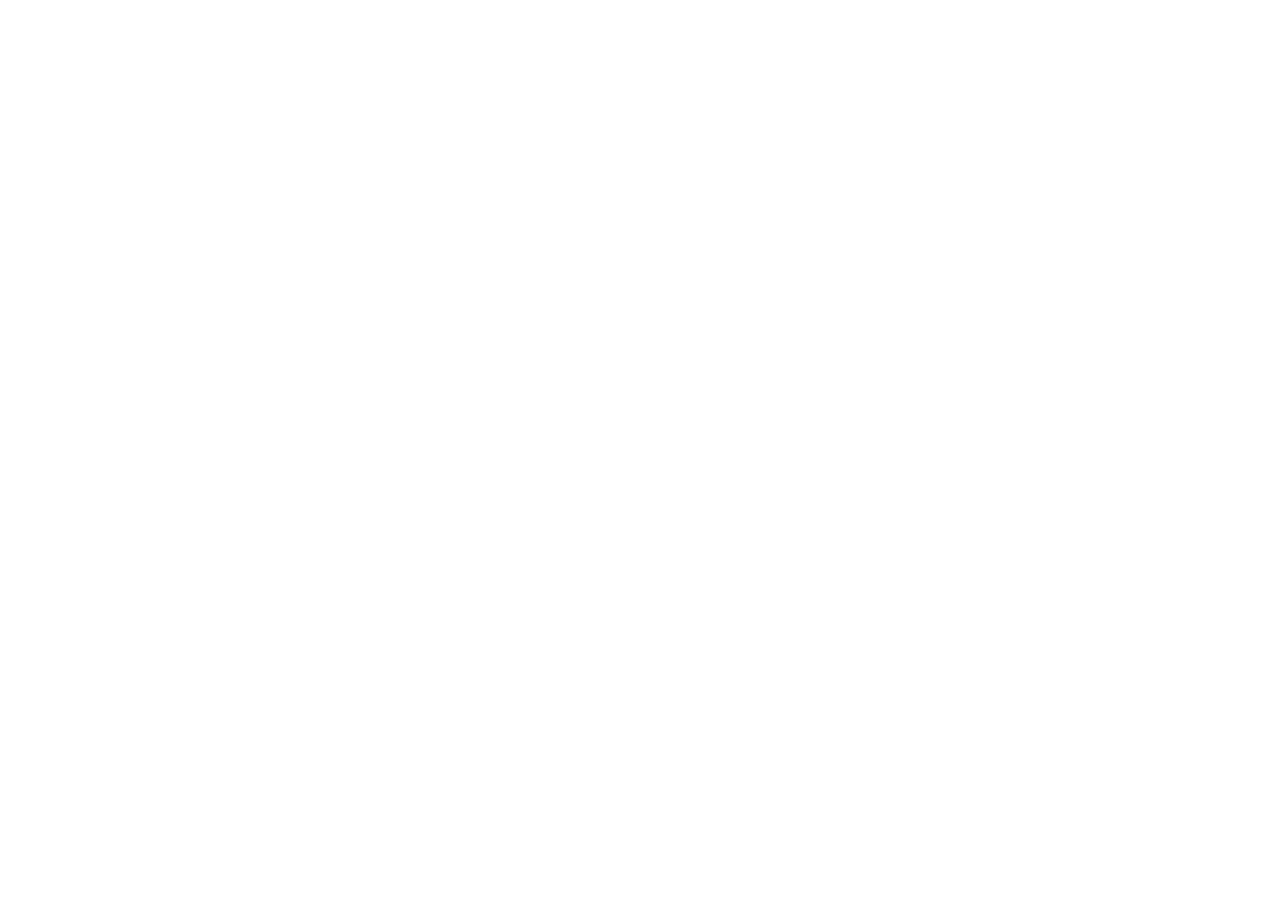
==== commit c9626cdc: "Remplacer l'ancienne version par une redirection vers la version actuelle" ====
--- a/boutique/index.html
+++ b/boutique/index.html
@@ -1,10 +1,2 @@
 <!doctype html>
-<html lang="fr"><head><meta charset="utf-8"><meta name="viewport" content="width=device-width, initial-scale=1">
-<meta http-equiv="refresh" content="0;url=/TOTOCALCIO-PRO/vitrine-systeme-pro/">
-<meta name="robots" content="noindex,follow">
-<title>Nouvelle boutique SYSTÈME PRO</title>
-<script>location.replace("/TOTOCALCIO-PRO/vitrine-systeme-pro/");</script>
-</head><body style="background:#090e1b;color:white;font:18px system-ui;text-align:center;padding:4rem 1rem">
-<h1>La boutique SYSTÈME PRO a une nouvelle adresse</h1>
-<p><a href="/TOTOCALCIO-PRO/vitrine-systeme-pro/" style="color:#ffcf76">Découvrir les trois logiciels et leurs illustrations</a></p>
-</body></html>+<html lang="fr"><head><meta charset="utf-8"><meta name="viewport" content="width=device-width,initial-scale=1"><meta http-equiv="refresh" content="0;url=https://gillesgallon.github.io/Boutique--systeme-pro/"><meta name="robots" content="noindex,follow"><title>Ouvrir la boutique NOVA actuelle</title><script>location.replace("https://gillesgallon.github.io/Boutique--systeme-pro/"+location.search+location.hash);</script></head><body><p><a href="https://gillesgallon.github.io/Boutique--systeme-pro/">Ouvrir la boutique NOVA actuelle</a></p></body></html>
